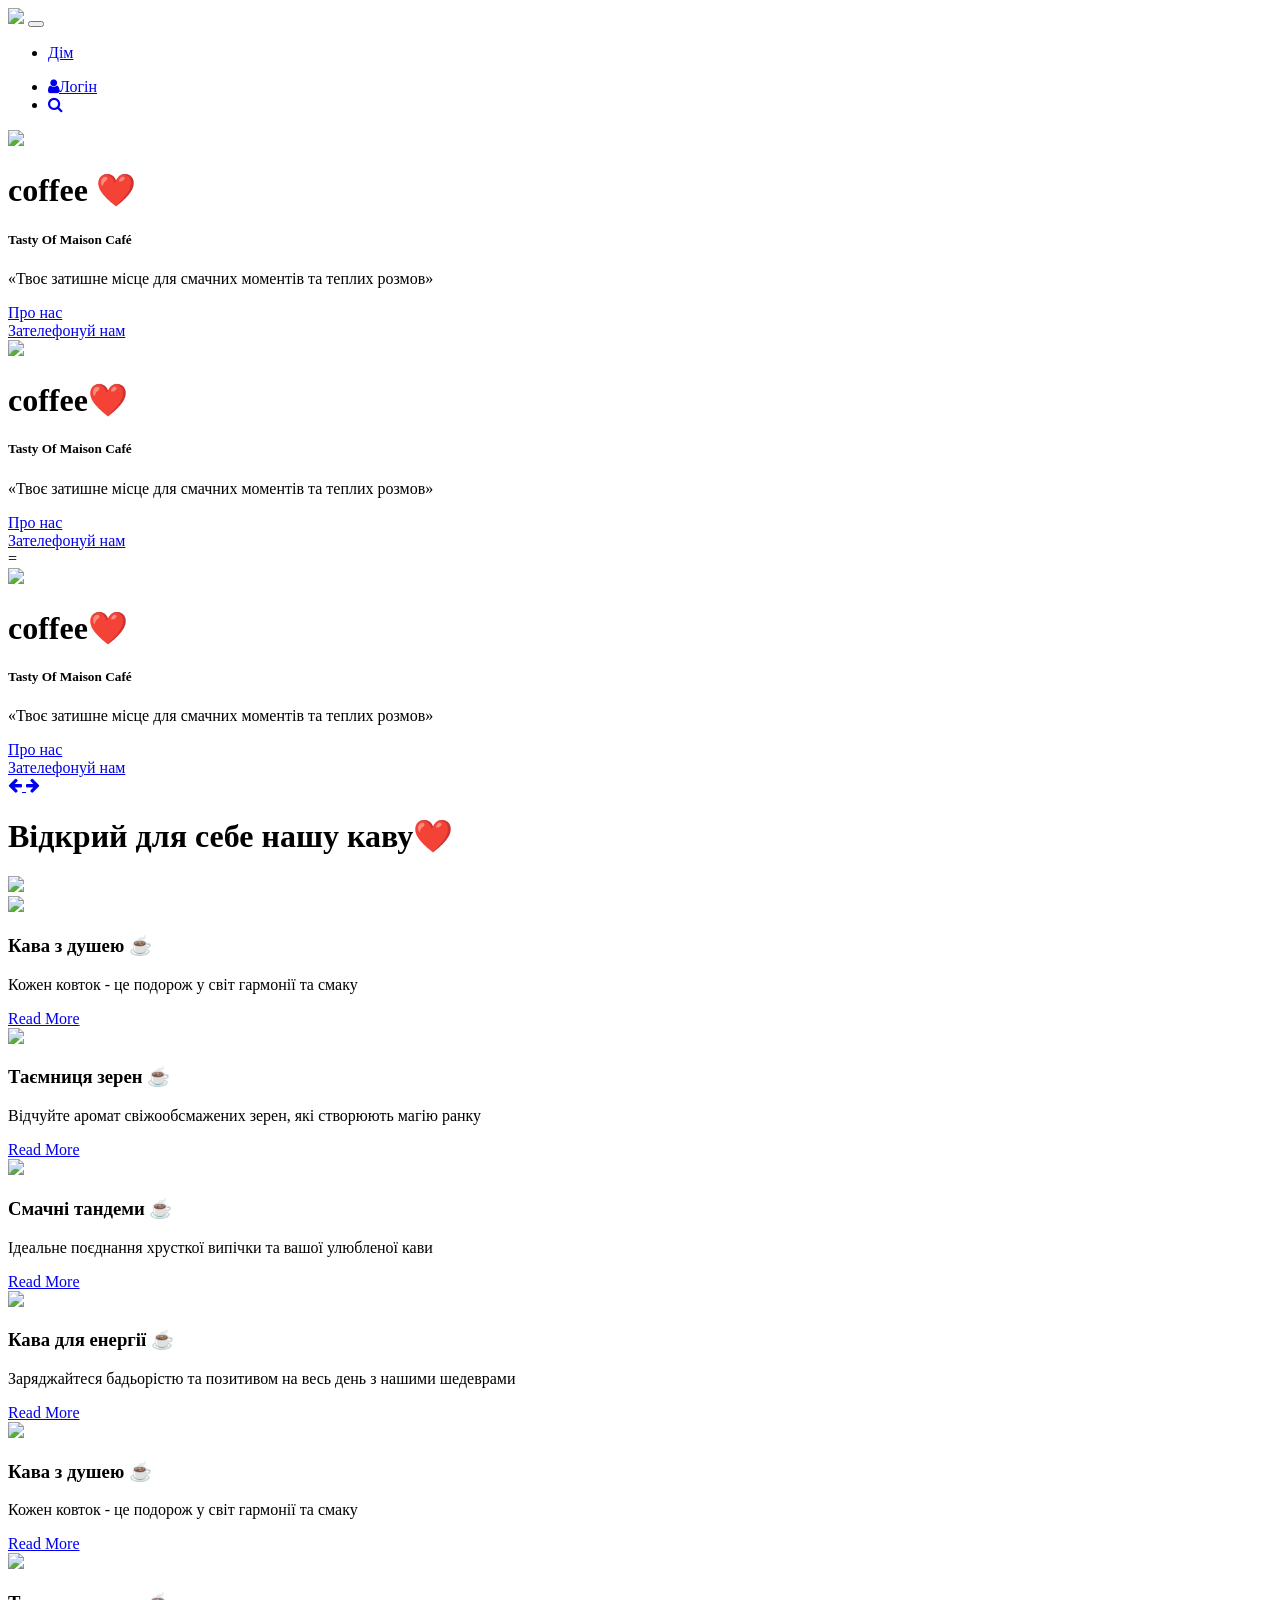
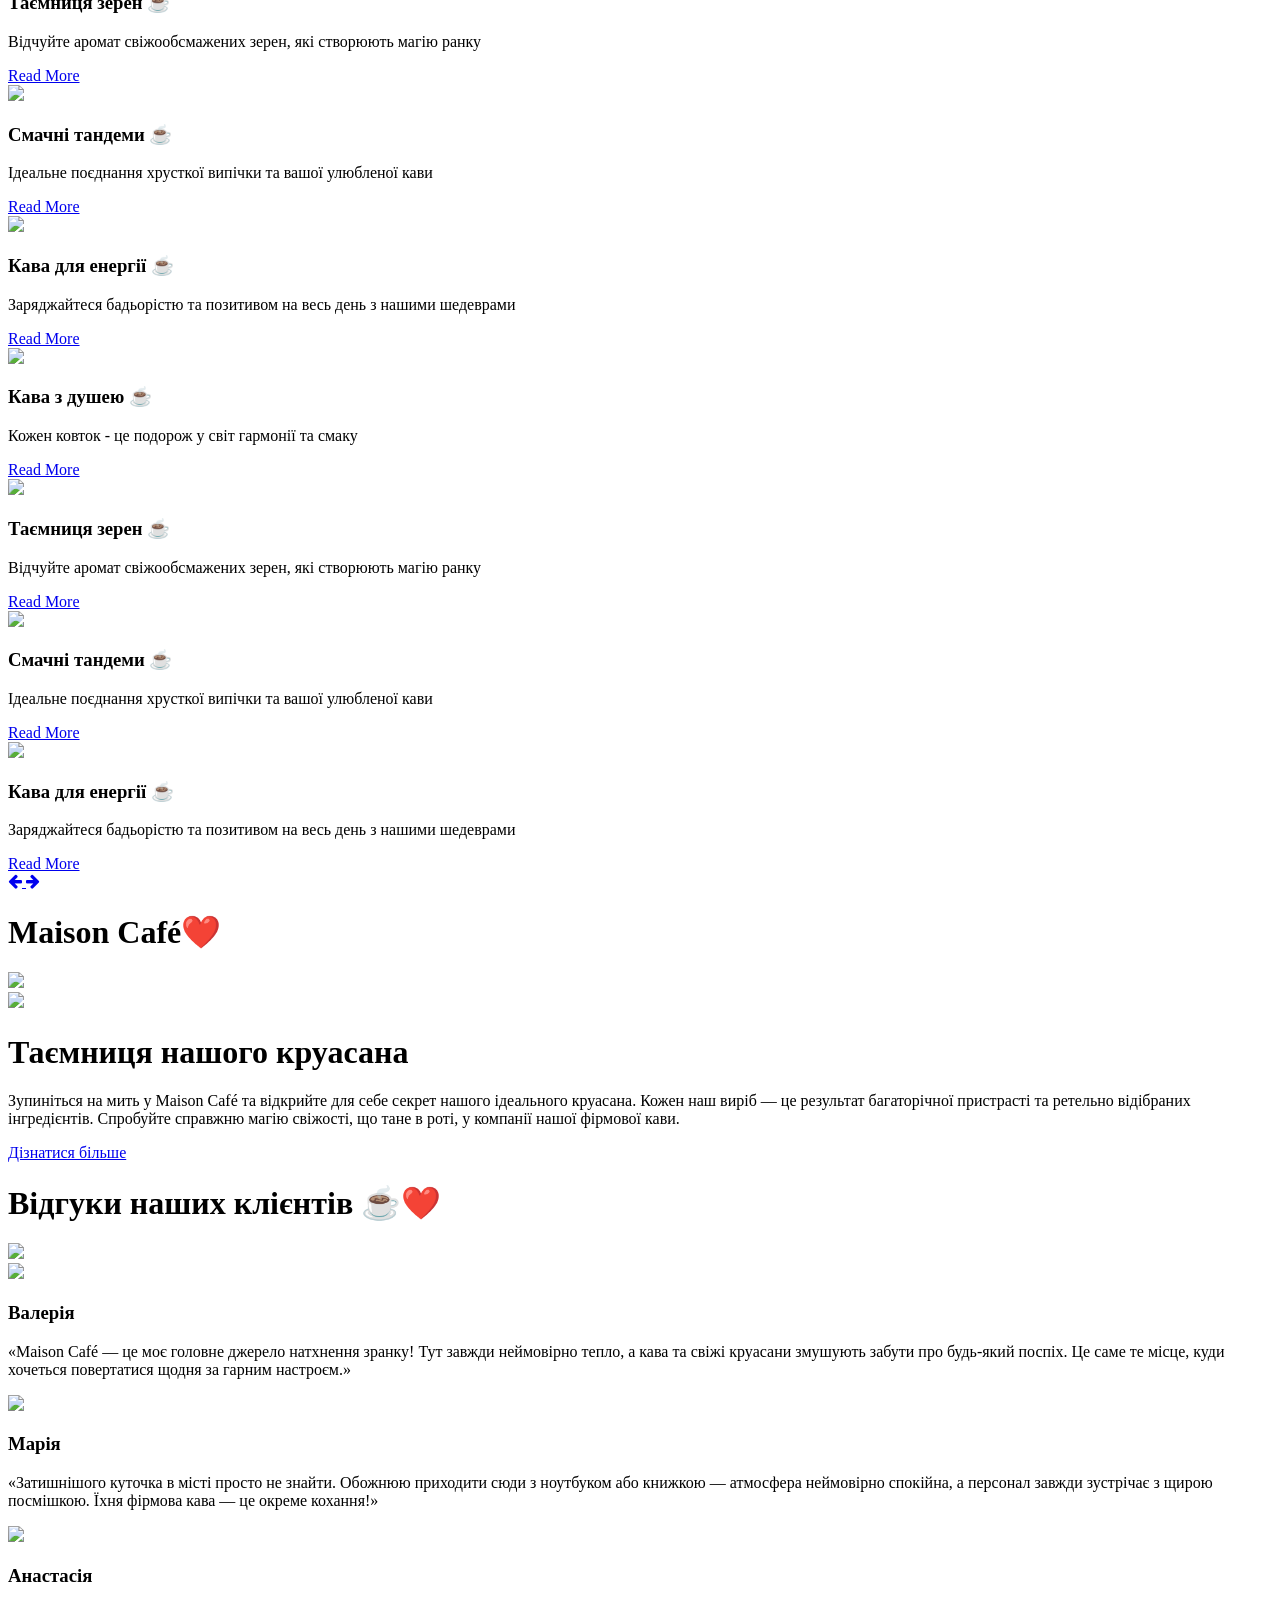
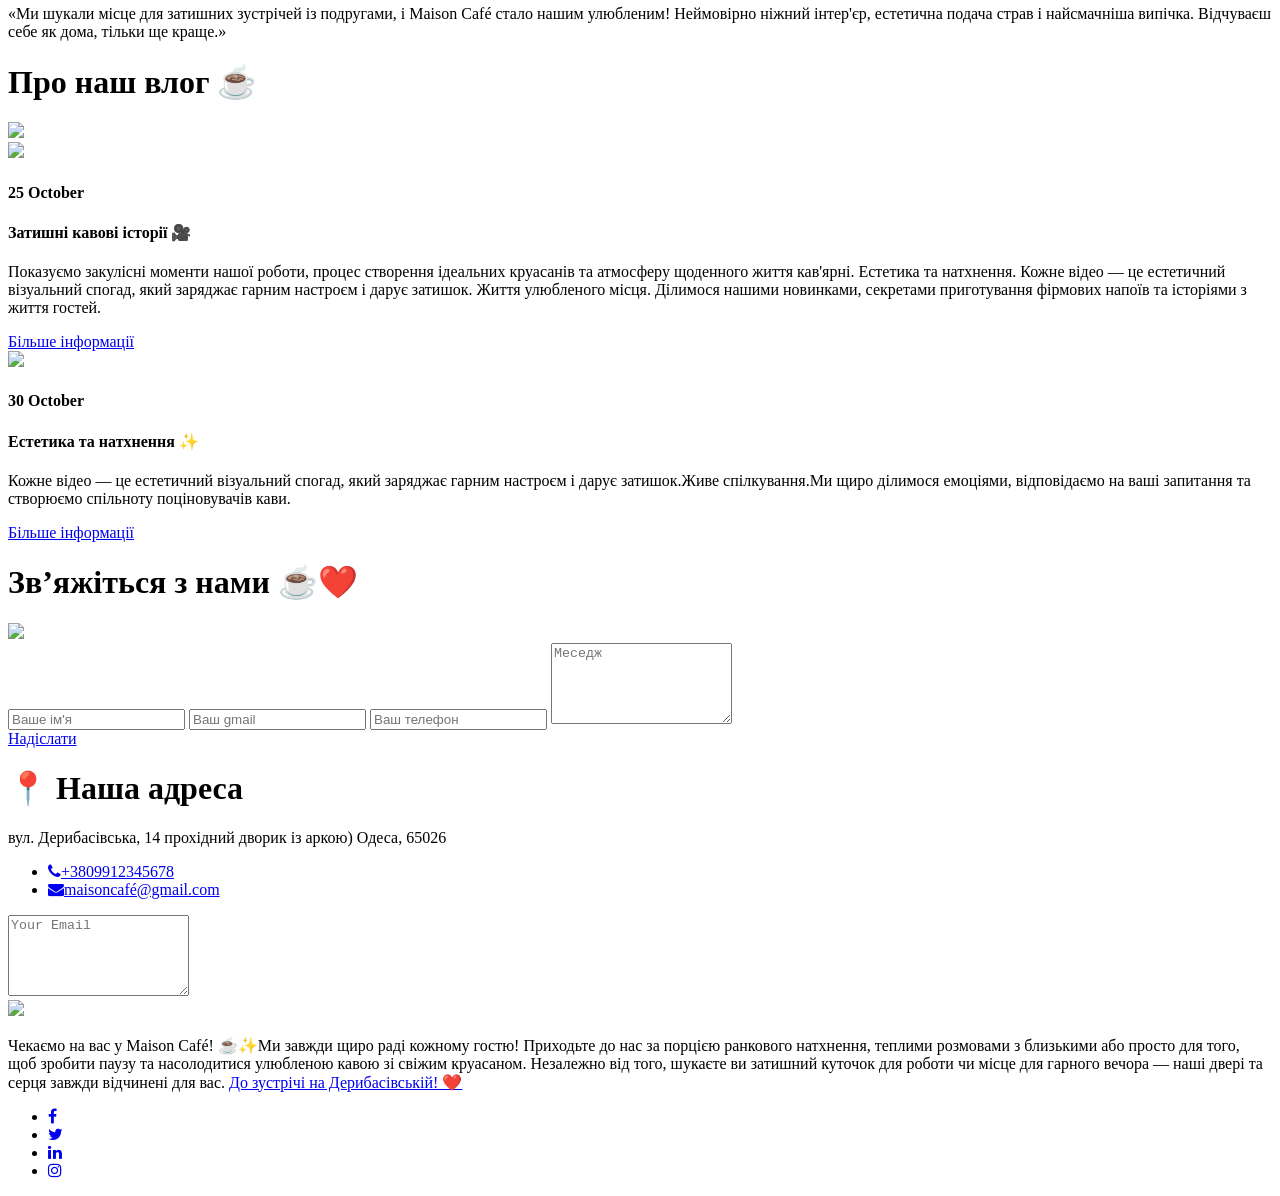
==== index.html @ dcc245e4 "Add files via upload" ====
<!DOCTYPE html>
<html>
   <head>
      <!-- basic -->
      <meta charset="utf-8">
      <meta http-equiv="X-UA-Compatible" content="IE=edge">
      <meta name="viewport" content="width=device-width, initial-scale=1">
      <!-- mobile metas -->
      <meta name="viewport" content="width=device-width, initial-scale=1">
      <meta name="viewport" content="initial-scale=1, maximum-scale=1">
      <!-- site metas -->
      <title>Maison Café</title>
      <meta name="keywords" content="">
      <meta name="description" content="">
      <meta name="author" content="">
      <!-- bootstrap css -->
      <link rel="stylesheet" type="text/css" href="css/bootstrap.min.css">
      <!-- style css -->
      <link rel="stylesheet" type="text/css" href="css/style.css">
      <!-- Responsive-->
      <link rel="stylesheet" href="css/responsive.css">
      <!-- fevicon -->
      <link rel="icon" href="images/oko2.png" type="image/gif" />
      <!-- font css -->
   
      <!-- Scrollbar Custom CSS -->
      <link rel="stylesheet" href="css/jquery.mCustomScrollbar.min.css">
      <!-- Tweaks for older IEs-->
      <link rel="stylesheet" href="https://netdna.bootstrapcdn.com/font-awesome/4.0.3/css/font-awesome.css">
   </head>
   <body>
      <div class="header_section">
         <div class="container-fluid">
            <nav class="navbar navbar-expand-lg navbar-light bg-light">
               <a class="navbar-brand"href="index.html"><img src="images/"></a>
               <button class="navbar-toggler" type="button" data-toggle="collapse" data-target="#navbarSupportedContent" aria-controls="navbarSupportedContent" aria-expanded="false" aria-label="Toggle navigation">
               <span class="navbar-toggler-icon"></span>
               </button>
               <div class="collapse navbar-collapse" id="navbarSupportedContent">
                  <ul class="navbar-nav ml-auto">
                     <li class="nav-item active">
                        <a class="nav-link" href="index.html">Дім</a>
                     </li>
                   
                  </ul>
                  <form class="form-inline my-2 my-lg-0">
                     <div class="login_bt">
                        <ul>
                           <li><a href="#"><span class="user_icon"><i class="fa fa-user" aria-hidden="true"></i></span>Логін</a></li>
                           <li><a href="#"><i class="fa fa-search" aria-hidden="true"></i></a></li>
                        </ul>
                     </div>
                  </form>
               </div>
            </nav>
         </div>
         <!-- banner section start --> 
         <div class="banner_section layout_padding">
            <div class="container">
               <div id="banner_slider" class="carousel slide" data-ride="carousel">
                  <div class="carousel-inner">
                     <div class="carousel-item active">
                        <div class="row">
                           <div class="col-md-6">
                              <div class="banner_img"><img src="images/logo5.png"></div>
                           </div>
                           <div class="col-md-6">
                              <div class="banner_taital_main">
                                 <h1 class="banner_taital">coffee ❤️</h1>
                                 <h5 class="tasty_text">Tasty Of Maison Café</h5>
                                 <p class="banner_text">«Твоє затишне місце для смачних моментів та теплих розмов» </p>
                                 <div class="btn_main">
                                    <div class="about_bt"><a href="#">Про нас </a></div>
                                    <div class="callnow_bt active"><a href="#">Зателефонуй нам</a></div>
                                 </div>
                              </div>
                           </div>
                        </div>
                     </div>
                     <div class="carousel-item">
                        <div class="row">
                           <div class="col-md-6">
                              <div class="banner_img"><img src="images/logo6.png"></div>
                           </div>
                           <div class="col-md-6">
                              <div class="banner_taital_main">
                                 <h1 class="banner_taital">coffee❤️ </h1>
                                 <h5 class="tasty_text">Tasty Of Maison Café</h5>
                                 <p class="banner_text"> «Твоє затишне місце для смачних моментів та теплих розмов»</p>
                                 <div class="btn_main">
                                    <div class="about_bt"><a href="#">Про нас</a></div>
                                    <div class="callnow_bt active"><a href="#">Зателефонуй нам</a></div>
                                 </div>
                              </div>
                           </div>
                        </div>
                     </div>
                     <div class="carousel-item">=
                        <div class="row">
                           <div class="col-md-6">
                              <div class="banner_img"><img src="images/logo7.png"></div>
                           </div>
                           <div class="col-md-6">
                              <div class="banner_taital_main">
                                 <h1 class="banner_taital">coffee❤️ </h1>
                                 <h5 class="tasty_text">Tasty Of Maison Café</h5>
                                 <p class="banner_text">«Твоє затишне місце для смачних моментів та теплих розмов» </p>
                                 <div class="btn_main">
                                    <div class="about_bt"><a href="#">Про нас</a></div>
                                    <div class="callnow_bt active"><a href="#">Зателефонуй нам</a></div>
                                 </div>
                              </div>
                           </div>
                        </div>
                     </div>
                  </div>
                  <a class="carousel-control-prev" href="#banner_slider" role="button" data-slide="prev">
                  <i class="fa fa-arrow-left"></i>
                  </a>
                  <a class="carousel-control-next" href="#banner_slider" role="button" data-slide="next">
                  <i class="fa fa-arrow-right"></i>
                  </a>
               </div>
            </div>
         </div>
         <!-- banner section end -->
      </div>
      <!-- header section end -->
      <!-- coffee section start -->
      <div class="coffee_section layout_padding">
         <div class="container">
            <div class="row">
               <h1 class="coffee_taital">Відкрий для себе нашу каву❤️ </h1>
               <div class="bulit_icon"><img src="images/bulit-icon.png"></div>
            </div>
         </div>
         <div class="coffee_section_2">
            <div id="main_slider" class="carousel slide" data-ride="carousel">
               <div class="carousel-inner">
                  <div class="carousel-item active">
                     <div class="container-fluid">
                        <div class="row">
                           <div class="col-lg-3 col-md-6">
                              <div class="coffee_img"><img src="images/coffe5.png"></div>
                              <h3 class="types_text">Кава з душею ☕</h3>
                              <p class="looking_text">Кожен ковток - це подорож у світ гармонії та смаку</p>
                              <div class="read_bt"><a href="#">Read More</a></div>
                           </div>
                           <div class="col-lg-3 col-md-6">
                              <div class="coffee_img"><img src="images/coffe2.png"></div>
                              <h3 class="types_text">Таємниця зерен ☕</h3>
                              <p class="looking_text">Відчуйте аромат свіжообсмажених зерен, які створюють магію ранку</p>
                              <div class="read_bt"><a href="#">Read More</a></div>
                           </div>
                           <div class="col-lg-3 col-md-6">
                              <div class="coffee_img"><img src="images/coffe3.png"></div>
                              <h3 class="types_text">Смачні тандеми ☕</h3>
                              <p class="looking_text">Ідеальне поєднання хрусткої випічки та вашої улюбленої кави</p>
                              <div class="read_bt"><a href="#">Read More</a></div>
                           </div>
                           <div class="col-lg-3 col-md-6">
                              <div class="coffee_img"><img src="images/coffe4.png"></div>
                              <h3 class="types_text">Кава для енергії ☕</h3>
                              <p class="looking_text">Заряджайтеся бадьорістю та позитивом на весь день з нашими шедеврами</p>
                              <div class="read_bt"><a href="#">Read More</a></div>
                           </div>
                        </div>
                     </div>
                  </div>
                  <div class="carousel-item">
                     <div class="container-fluid">
                        <div class="row">
                           <div class="col-lg-3 col-md-6">
                              <div class="coffee_img"><img src="images/coffe5.png"></div>
                              <h3 class="types_text">Кава з душею ☕</h3>
                              <p class="looking_text">Кожен ковток - це подорож у світ гармонії та смаку</p>
                              <div class="read_bt"><a href="#">Read More</a></div>
                           </div>
                           <div class="col-lg-3 col-md-6">
                              <div class="coffee_img"><img src="images/coffe2.png"></div>
                              <h3 class="types_text">Таємниця зерен ☕</h3>
                              <p class="looking_text">Відчуйте аромат свіжообсмажених зерен, які створюють магію ранку</p>
                              <div class="read_bt"><a href="#">Read More</a></div>
                           </div>
                           <div class="col-lg-3 col-md-6">
                              <div class="coffee_img"><img src="images/coffe3.png"></div>
                              <h3 class="types_text">Смачні тандеми ☕</h3>
                              <p class="looking_text">Ідеальне поєднання хрусткої випічки та вашої улюбленої кави</p>
                              <div class="read_bt"><a href="#">Read More</a></div>
                           </div>
                           <div class="col-lg-3 col-md-6">
                              <div class="coffee_img"><img src="images/coffe4.png"></div>
                              <h3 class="types_text">Кава для енергії ☕</h3>
                              <p class="looking_text">Заряджайтеся бадьорістю та позитивом на весь день з нашими шедеврами</p>
                              <div class="read_bt"><a href="#">Read More</a></div>
                           </div>
                        </div>
                     </div>
                  </div>
                  <div class="carousel-item">
                     <div class="container-fluid">
                        <div class="row">
                           <div class="col-lg-3 col-md-6">
                              <div class="coffee_img"><img src="images/coffe5.png"></div>
                              <h3 class="types_text">Кава з душею ☕</h3>
                              <p class="looking_text">Кожен ковток - це подорож у світ гармонії та смаку</p>
                              <div class="read_bt"><a href="#">Read More</a></div>
                           </div>
                           <div class="col-lg-3 col-md-6">
                              <div class="coffee_img"><img src="images/coffe2.png"></div>
                              <h3 class="types_text">Таємниця зерен ☕</h3>
                              <p class="looking_text">Відчуйте аромат свіжообсмажених зерен, які створюють магію ранку</p>
                              <div class="read_bt"><a href="#">Read More</a></div>
                           </div>
                           <div class="col-lg-3 col-md-6">
                              <div class="coffee_img"><img src="images/coffe3.png"></div>
                              <h3 class="types_text">Смачні тандеми ☕</h3>
                              <p class="looking_text">Ідеальне поєднання хрусткої випічки та вашої улюбленої кави</p>
                              <div class="read_bt"><a href="#">Read More</a></div>
                           </div>
                           <div class="col-lg-3 col-md-6">
                              <div class="coffee_img"><img src="images/coffe4.png"></div>
                              <h3 class="types_text">Кава для енергії ☕</h3>
                              <p class="looking_text">Заряджайтеся бадьорістю та позитивом на весь день з нашими шедеврами</p>
                              <div class="read_bt"><a href="#">Read More</a></div>
                           </div>
                        </div>
                     </div>
                  </div>
               </div>
               <a class="carousel-control-prev" href="#main_slider" role="button" data-slide="prev">
               <i class="fa fa-arrow-left"></i>
               </a>
               <a class="carousel-control-next" href="#main_slider" role="button" data-slide="next">
               <i class="fa fa-arrow-right"></i>
               </a>
            </div>
         </div>
      </div>
      <!-- coffee section end -->
      <!-- about section start -->
      <div class="about_section layout_padding">
         <div class="container">
            <div class="row">
               <div class="col-md-12">
                  <h1 class="about_taital">Maison Café❤️ </h1>
                  <div class="bulit_icon"><img src="images/bulit-icon.png"></div>
               </div>
            </div>
            <div class="about_section_2 layout_padding">
               <div class="image_iman"><img src="images/logo8.png" class="about_img"></div>
               <div class="about_taital_box">
                  <h1 class="about_taital_1">Таємниця нашого круасана</h1>
                  <p class=" about_text">Зупиніться на мить у Maison Café та відкрийте для себе секрет нашого ідеального круасана. Кожен наш виріб — це результат багаторічної пристрасті та ретельно відібраних інгредієнтів. Спробуйте справжню магію свіжості, що тане в роті, у компанії нашої фірмової кави.</p>
                  <div class="readmore_btn"><a href="#">Дізнатися більше</a></div>
               </div>
            </div>
         </div>
      </div>
      <!-- about section end -->
      <!-- client section start -->
      <div class="client_section layout_padding">
         <div class="container">
            <div class="row">
               <div class="col-md-12">
                  <h1 class="about_taital">Відгуки наших клієнтів ☕❤️</h1>
                  <div class="bulit_icon"><img src="images/bulit-icon.png"></div>
               </div>
            </div>
            <div class="client_section_2">
               <div class="client_taital_main">
                  <div class="client_left">
                     <div class="client_img"><img src="images/client1.png"></div>
                  </div>
                  <div class="client_right">
                     <h3 class="moark_text">Валерія</h3>
                     <p class="client_text">«Maison Café — це моє головне джерело натхнення зранку! Тут завжди неймовірно тепло, а кава та свіжі круасани змушують забути про будь-який поспіх. Це саме те місце, куди хочеться повертатися щодня за гарним настроєм.» </p>
                  </div>
               </div>
               <div class="client_taital_main">
                  <div class="client_left">
                     <div class="client_img"><img src="images/client2.png"></div>
                  </div>
                  <div class="client_right">
                     <h3 class="moark_text">Марія</h3>
                     <p class="client_text"> «Затишнішого куточка в місті просто не знайти. Обожнюю приходити сюди з ноутбуком або книжкою — атмосфера неймовірно спокійна, а персонал завжди зустрічає з щирою посмішкою. Їхня фірмова кава — це окреме кохання!»</p>
                  </div>
               </div>
               <div class="client_taital_main">
                  <div class="client_left">
                     <div class="client_img"><img src="images/client3.png"></div>
                  </div>
                  <div class="client_right">
                     <h3 class="moark_text">Анастасія</h3>
                     <p class="client_text"> «Ми шукали місце для затишних зустрічей із подругами, і Maison Café стало нашим улюбленим! Неймовірно ніжний інтер'єр, естетична подача страв і найсмачніша випічка. Відчуваєш себе як дома, тільки ще краще.»</p>
                  </div>
               </div>
            </div>
         </div>
      </div>
      <!-- client section end -->
      <!-- blog section start -->
      <div class="blog_section layout_padding">
         <div class="container">
            <div class="row">
               <div class="col-md-12">
                  <h1 class="about_taital">Про наш влог ☕</h1>
                  <div class="bulit_icon"><img src="images/bulit-icon.png"></div>
               </div>
            </div>
            <div class="blog_section_2">
               <div class="row">
                  <div class="col-md-6">
                     <div class="blog_box">
                        <div class="blog_img"><img src="images/hictori1.png"></div>
                        <h4 class="date_text">25 October </h4>
                        <h4 class="prep_text">Затишні кавові історії 🎥 </h4>
                        <p class="lorem_text">Показуємо закулісні моменти нашої роботи, процес створення ідеальних круасанів та атмосферу щоденного життя кав'ярні. Естетика та натхнення. Кожне відео — це естетичний візуальний спогад, який заряджає гарним настроєм і дарує затишок. Життя улюбленого місця. Ділимося нашими новинками, секретами приготування фірмових напоїв та історіями з життя гостей.</p>
                     </div>
                     <div class="read_bt"><a href="#">Більше інформації</a></div>
                  </div>
                  <div class="col-md-6">
                     <div class="blog_box">
                        <div class="blog_img"><img src="images/hictori2.png"></div>
                        <h4 class="date_text">30 October</h4>
                        <h4 class="prep_text">Естетика та натхнення ✨</h4>
                        <p class="lorem_text">Кожне відео — це естетичний візуальний спогад, який заряджає гарним настроєм і дарує затишок.Живе спілкування.Ми щиро ділимося емоціями, відповідаємо на ваші запитання та створюємо спільноту поціновувачів кави.</p>
                     </div>
                     <div class="read_bt"><a href="#">Більше інформації</a></div>
                  </div>
               </div>
            </div>
         </div>
      </div>
      <!-- blog section end -->
      <!-- contact section start -->
      <div class="contact_section layout_padding">
         <div class="container">
            <div class="row">
               <div class="col-sm-12">
                  <h1 class="contact_taital">Зв’яжіться з нами ☕❤️</h1>
                  <div class="bulit_icon"><img src="images/oko2.png"></div>
               </div>
            </div>
         </div>
         <div class="container-fluid">
            <div class="contact_section_2">
               <div class="row">
                  <div class="col-md-12">
                     <div class="mail_section_1">
                        <input type="text" class="mail_text" placeholder="Ваше ім'я" name="Ваше ім'я">
                        <input type="text" class="mail_text" placeholder="Ваш gmail" name="Ваш gmail">
                        <input type="text" class="mail_text" placeholder="Ваш телефон" name="Ваш телефон">
                        <textarea class="massage-bt" placeholder="Меседж" rows="5" id="comment" name="меседж"></textarea>
                        <div class="send_bt"><a href="#">Надіслати</a></div>
                     </div>
                  </div>
                  <div class="map_main">
                     <div class="map-responsive">
                       
                     </div>
                  </div>
               </div>
            </div>
         </div>
      </div>
      <!-- contact section end -->
      <!-- footer section start -->
      <div class="footer_section layout_padding">
         <div class="container">
            <div class="row">
               <div class="col-md-12">
                  <h1 class="address_text">📍 Наша адреса</h1>
                  <p class="footer_text">вул. Дерибасівська, 14 прохідний дворик із аркою) Одеса, 65026 </p>
                  <div class="location_text">
                     <ul>
                        <li>
                           <a href="#">
                           <i class="fa fa-phone" aria-hidden="true"></i><span class="padding_left_10">+3809912345678</span>
                           </a>
                        </li>
                        <li>
                           <a href="#">
                           <i class="fa fa-envelope" aria-hidden="true"></i><span class="padding_left_10">maisoncafé@gmail.com</span>
                           </a>
                        </li>
                     </ul>
                  </div>
                  <div class="form-group">
                     <textarea class="update_mail" placeholder="Your Email" rows="5" id="comment" name="Ваш емеіл"></textarea>
                     <div class="subscribe_bt"><a href="#"><img src="images/teligram-icon.png"></a></div>
                  </div>
               </div>
            </div>
         </div>
      </div>
      <!-- footer section end -->
      <!-- copyright section start -->
      <div class="copyright_section">
         <div class="container">
            <div class="row">
               <div class="col-lg-6 col-sm-12">
                  <p class="copyright_text"> Чекаємо на вас у Maison Café! ☕✨Ми завжди щиро раді кожному гостю! Приходьте до нас за порцією ранкового натхнення, теплими розмовами з близькими або просто для того, щоб зробити паузу та насолодитися улюбленою кавою зі свіжим круасаном.   Незалежно від того, шукаєте ви затишний куточок для роботи чи місце для гарного вечора — наші двері та серця завжди відчинені для вас. <a href="https://html.design">До зустрічі на Дерибасівській! ❤️</a></p>
               </div>
               <div class="col-lg-6 col-sm-12">
                  <div class="footer_social_icon">
                     <ul>
                        <li><a href="#"><i class="fa fa-facebook" aria-hidden="true"></i></a></li>
                        <li><a href="#"><i class="fa fa-twitter" aria-hidden="true"></i></a></li>
                        <li><a href="#"><i class="fa fa-linkedin" aria-hidden="true"></i></a></li>
                        <li><a href="#"><i class="fa fa-instagram" aria-hidden="true"></i></a></li>
                     </ul>
                  </div>
               </div>
            </div>
         </div>
      </div>
      <!-- copyright section end -->
      <!-- Javascript files-->
      <script src="js/jquery.min.js"></script>
      <script src="js/popper.min.js"></script>
      <script src="js/bootstrap.bundle.min.js"></script>
      <script src="js/jquery-3.0.0.min.js"></script>
      <script src="js/plugin.js"></script>
      <!-- sidebar -->
      <script src="js/jquery.mCustomScrollbar.concat.min.js"></script>
      <script src="js/custom.js"></script>
   </body>
</html>
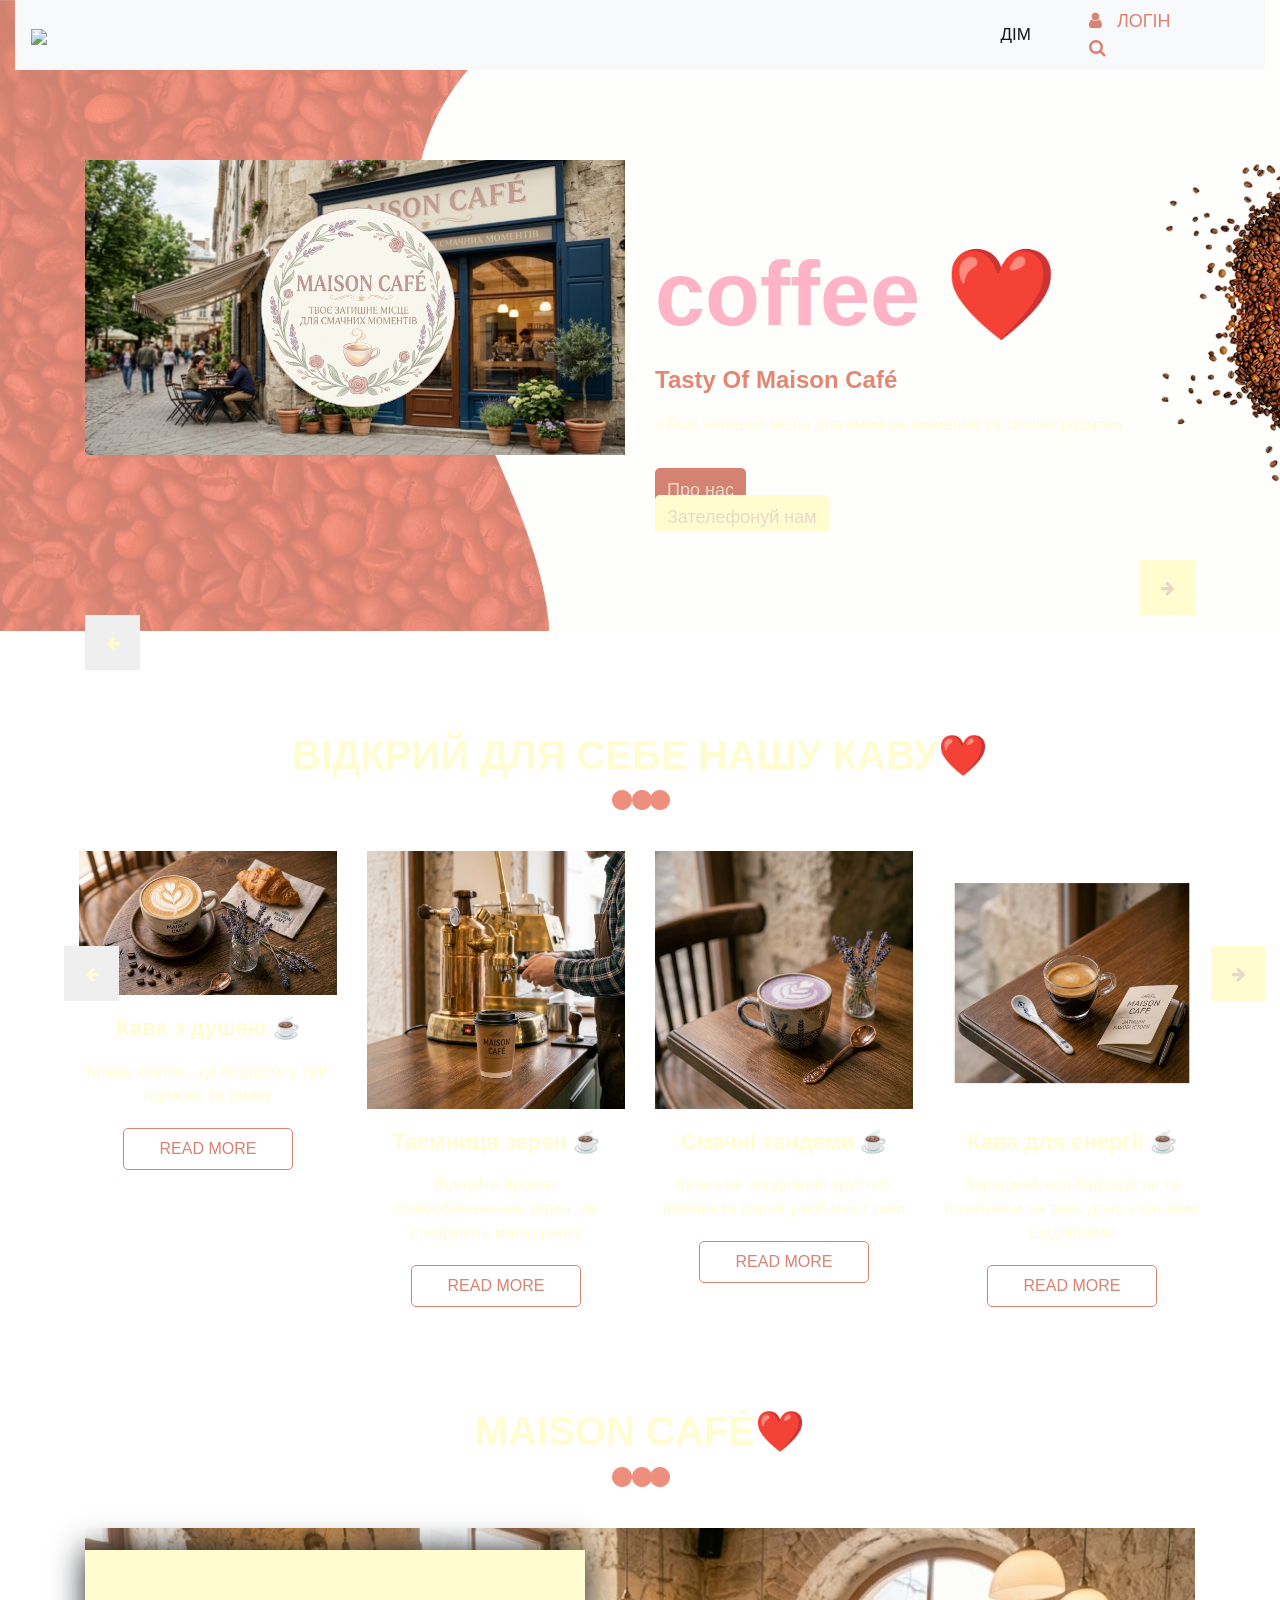
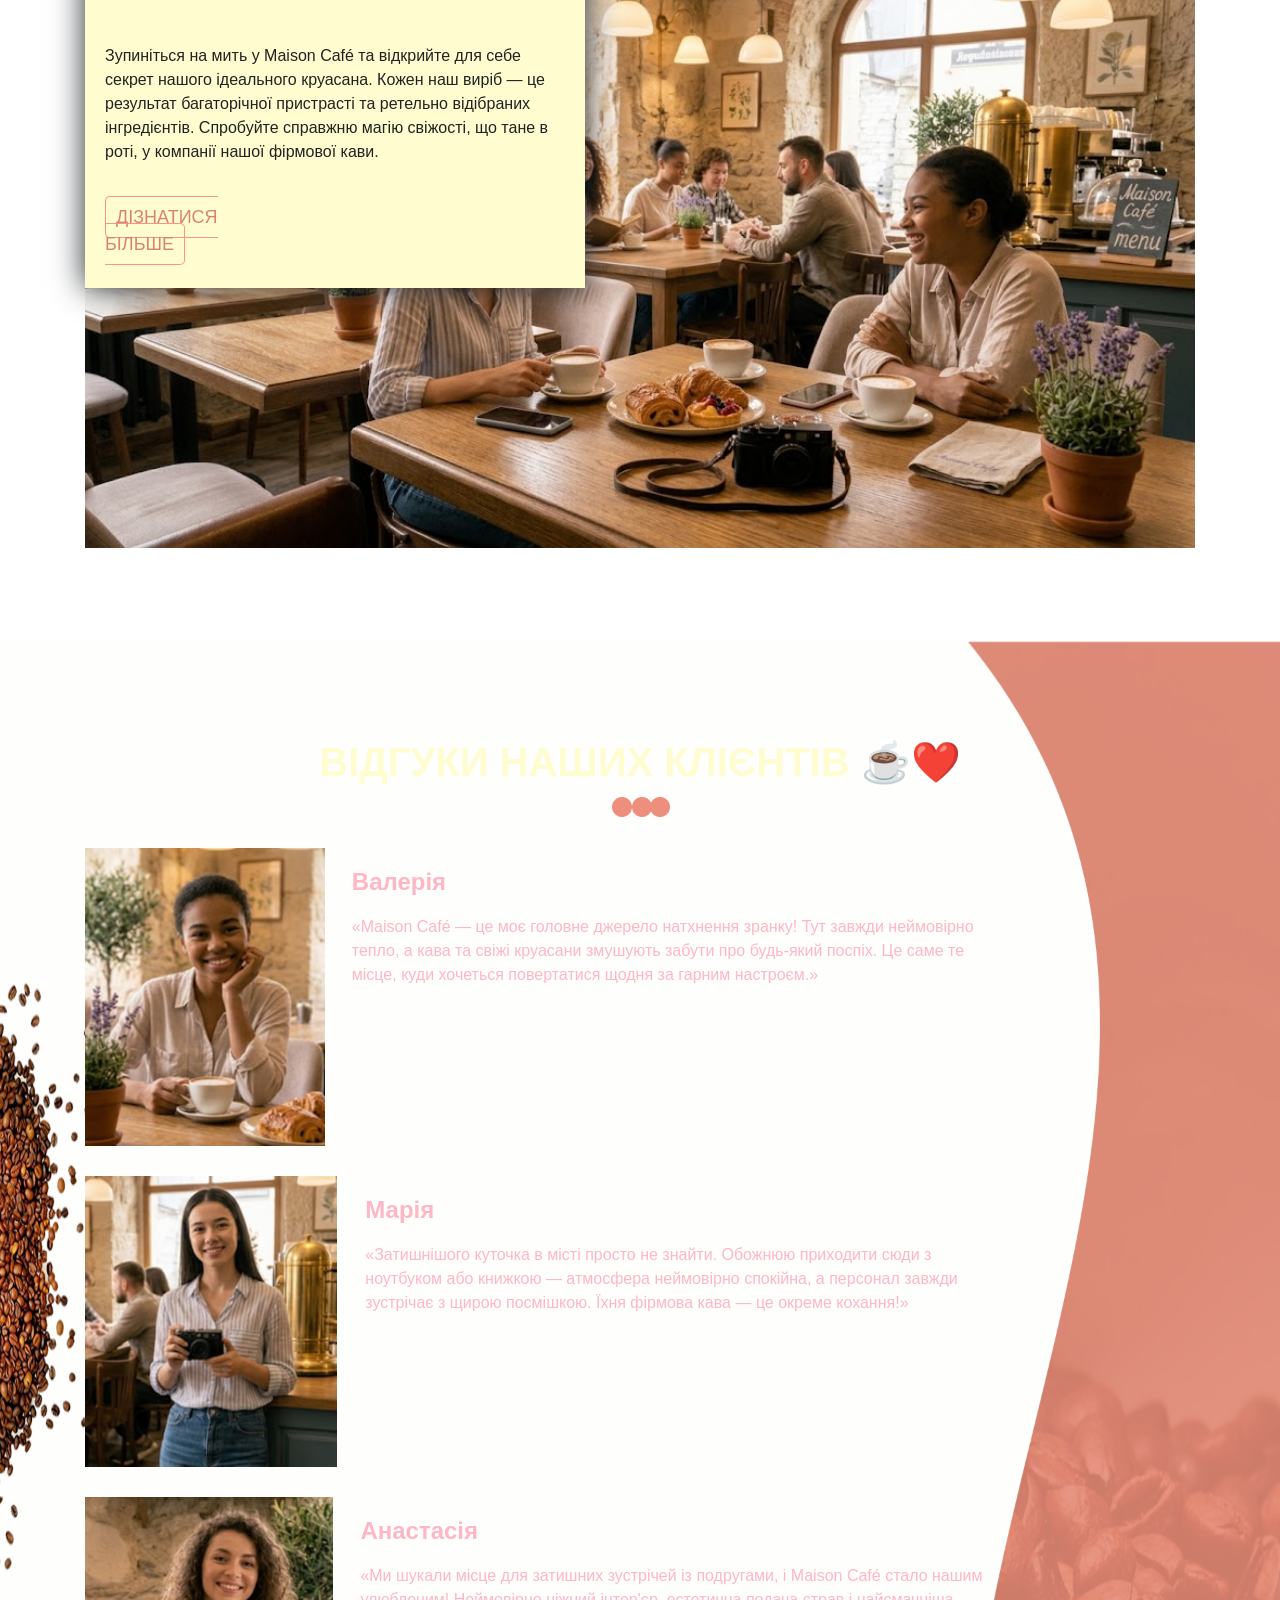
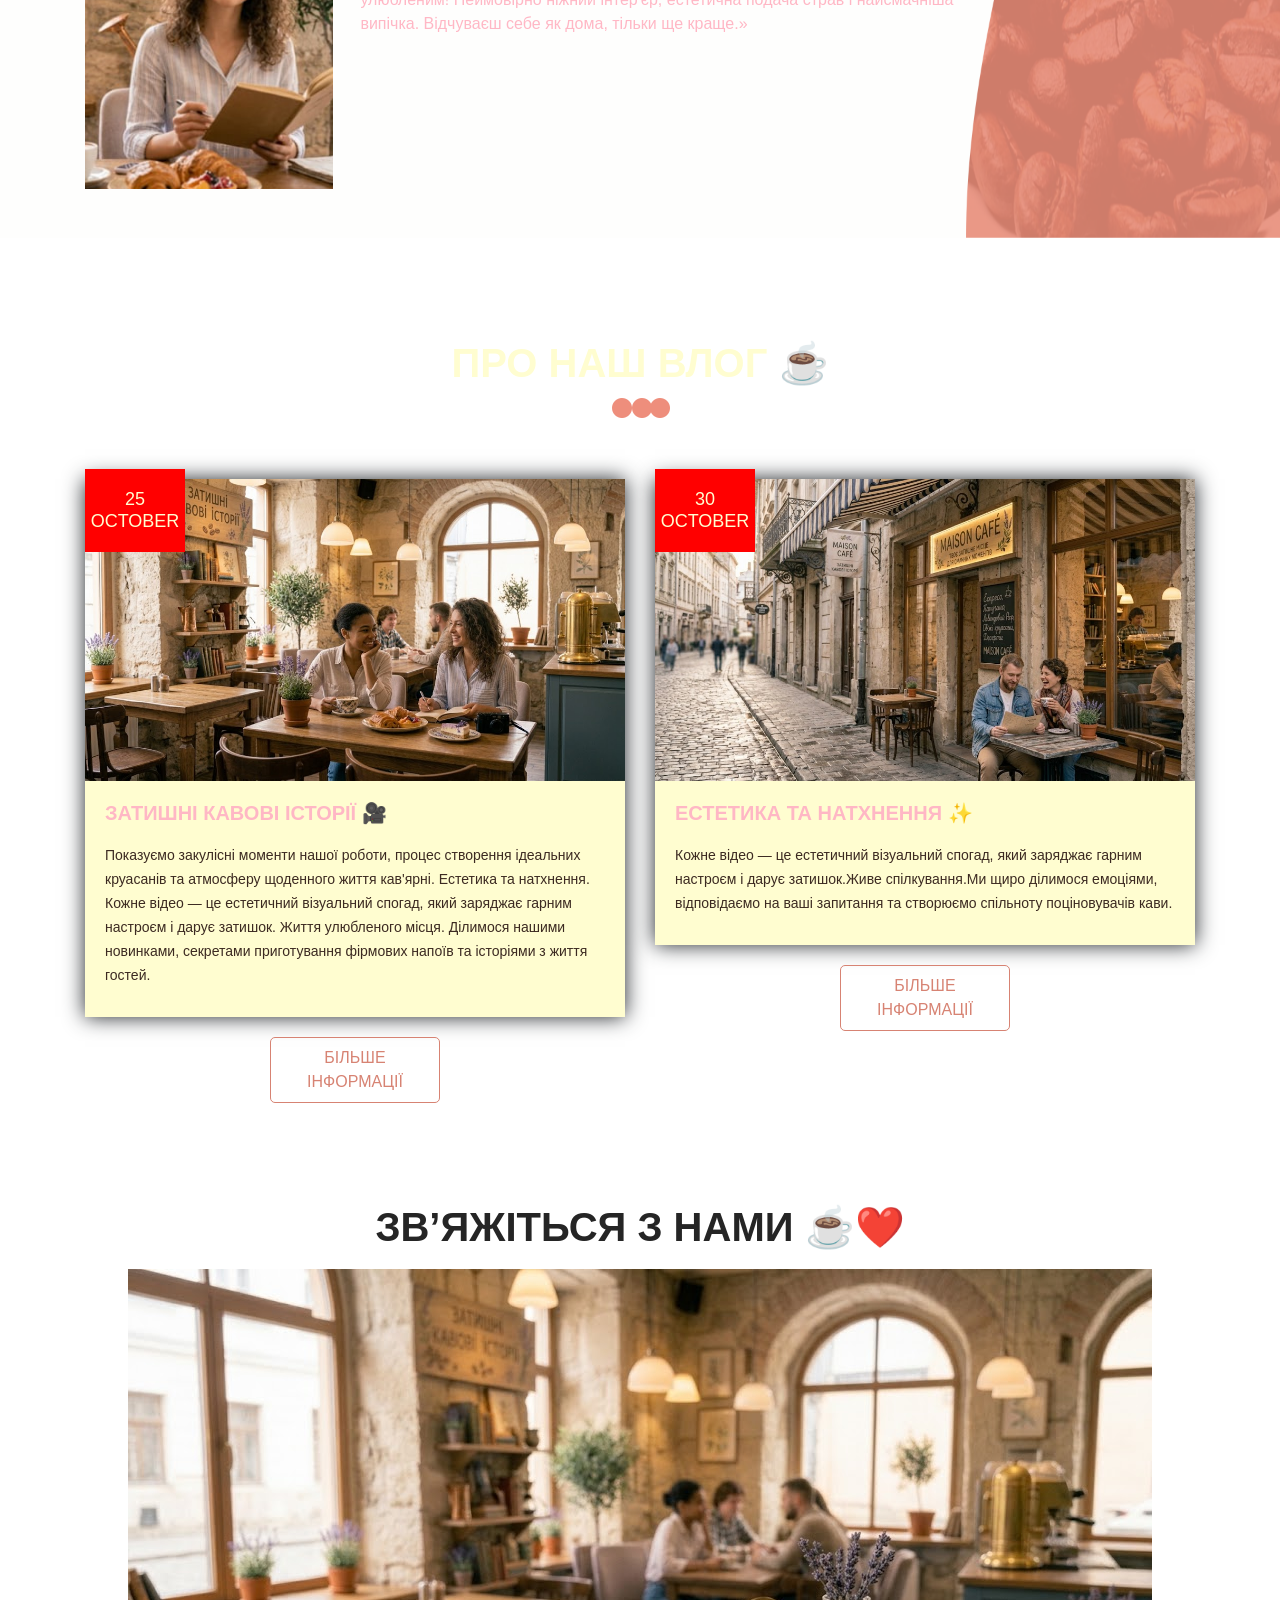
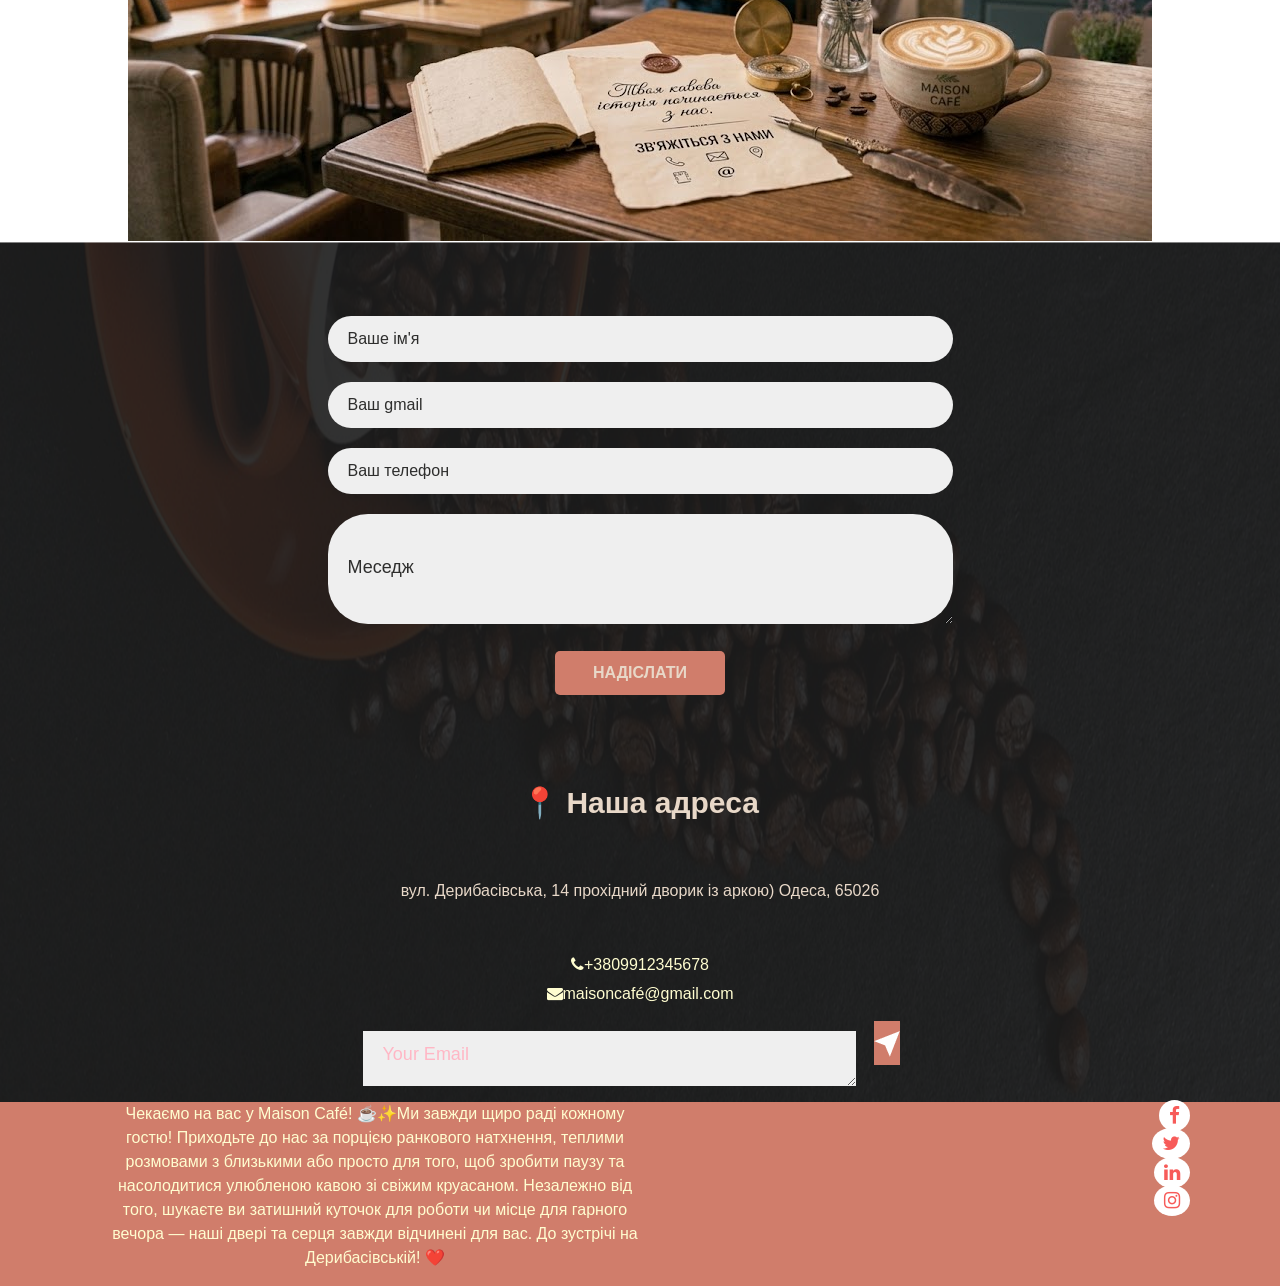
==== commit c9c051dd: "Update index.html" ====
--- a/index.html
+++ b/index.html
@@ -1,6 +1,15 @@
 <!DOCTYPE html>
 <html>
    <head>
+      <!-- Google tag (gtag.js) -->
+<script async src="https://www.googletagmanager.com/gtag/js?id=G-C1RKZVGN7S"></script>
+<script>
+  window.dataLayer = window.dataLayer || [];
+  function gtag(){dataLayer.push(arguments);}
+  gtag('js', new Date());
+
+  gtag('config', 'G-C1RKZVGN7S');
+</script>
       <!-- basic -->
       <meta charset="utf-8">
       <meta http-equiv="X-UA-Compatible" content="IE=edge">
@@ -426,4 +435,4 @@
       <script src="js/jquery.mCustomScrollbar.concat.min.js"></script>
       <script src="js/custom.js"></script>
    </body>
-</html>+</html>
--- a/css/style.css
+++ b/css/style.css
@@ -0,0 +1,17429 @@
+{"version":3,"sources":["../../scss/bootstrap-grid.scss","bootstrap-grid.css","../../scss/_grid.scss","../../scss/mixins/_grid.scss","../../scss/mixins/_breakpoints.scss","../../scss/_variables.scss","../../scss/mixins/_grid-framework.scss","../../scss/utilities/_display.scss","../../scss/utilities/_flex.scss"],"names":[],"mappings":"AAAA;;;;;GAKG;AAGD;EAAgB,oBAAmB;CCApC;;ADGD;EACE,uBAAsB;EACtB,8BAA6B;CAC9B;;AAED;;;EAGE,oBAAmB;CACpB;;AEfC;ECAA,YAAW;EACX,oBAAuC;EACvC,mBAAsC;EACtC,mBAAkB;EAClB,kBAAiB;CDDhB;;AEoDC;EFvDF;ICYI,iBEuKK;GHhLR;CDyBF;;AG2BG;EFvDF;ICYI,iBEwKK;GHjLR;CD+BF;;AGqBG;EFvDF;ICYI,iBEyKK;GHlLR;CDqCF;;AGeG;EFvDF;ICYI,kBE0KM;GHnLT;CD2CF;;AClCC;ECZA,YAAW;EACX,oBAAuC;EACvC,mBAAsC;EACtC,mBAAkB;EAClB,kBAAiB;CDUhB;;AAQD;ECJA,qBAAa;EAAb,cAAa;EACb,oBAAe;EAAf,gBAAe;EACf,oBAAuC;EACvC,mBAAsC;CDGrC;;AAID;EACE,gBAAe;EACf,eAAc;CAOf;;AATD;;EAMI,iBAAgB;EAChB,gBAAe;CAChB;;AIlCH;;;;;;EACE,mBAAkB;EAClB,YAAW;EACX,gBAAe;EACf,oBAA4B;EAC5B,mBAA2B;CAC5B;;AAkBG;EACE,2BAAa;EAAb,cAAa;EACb,qBAAY;EAAZ,aAAY;EACZ,gBAAe;CAChB;;AACD;EACE,mBAAc;EAAd,eAAc;EACd,YAAW;EACX,gBAAe;CAChB;;AAGC;EHFN,wBAAsC;EAAtC,oBAAsC;EAItC,qBAAuC;CGAhC;;AAFD;EHFN,yBAAsC;EAAtC,qBAAsC;EAItC,sBAAuC;CGAhC;;AAFD;EHFN,kBAAsC;EAAtC,cAAsC;EAItC,eAAuC;CGAhC;;AAFD;EHFN,yBAAsC;EAAtC,qBAAsC;EAItC,sBAAuC;CGAhC;;AAFD;EHFN,yBAAsC;EAAtC,qBAAsC;EAItC,sBAAuC;CGAhC;;AAFD;EHFN,kBAAsC;EAAtC,cAAsC;EAItC,eAAuC;CGAhC;;AAFD;EHFN,yBAAsC;EAAtC,qBAAsC;EAItC,sBAAuC;CGAhC;;AAFD;EHFN,yBAAsC;EAAtC,qBAAsC;EAItC,sBAAuC;CGAhC;;AAFD;EHFN,kBAAsC;EAAtC,cAAsC;EAItC,eAAuC;CGAhC;;AAFD;EHFN,yBAAsC;EAAtC,qBAAsC;EAItC,sBAAuC;CGAhC;;AAFD;EHFN,yBAAsC;EAAtC,qBAAsC;EAItC,sBAAuC;CGAhC;;AAFD;EHFN,mBAAsC;EAAtC,eAAsC;EAItC,gBAAuC;CGAhC;;AAGH;EAAwB,mBAAS;EAAT,UAAS;CAAK;;AAEtC;EAAuB,mBAAmB;EAAnB,UAAmB;CAAI;;AAG5C;EAAwB,kBADZ;EACY,SADZ;CACyB;;AAArC;EAAwB,kBADZ;EACY,SADZ;CACyB;;AAArC;EAAwB,kBADZ;EACY,SADZ;CACyB;;AAArC;EAAwB,kBADZ;EACY,SADZ;CACyB;;AAArC;EAAwB,kBADZ;EACY,SADZ;CACyB;;AAArC;EAAwB,kBADZ;EACY,SADZ;CACyB;;AAArC;EAAwB,kBADZ;EACY,SADZ;CACyB;;AAArC;EAAwB,kBADZ;EACY,SADZ;CACyB;;AAArC;EAAwB,kBADZ;EACY,SADZ;CACyB;;AAArC;EAAwB,kBADZ;EACY,SADZ;CACyB;;AAArC;EAAwB,mBADZ;EACY,UADZ;CACyB;;AAArC;EAAwB,mBADZ;EACY,UADZ;CACyB;;AAArC;EAAwB,mBADZ;EACY,UADZ;CACyB;;AAMnC;EHTR,uBAA8C;CGWrC;;AAFD;EHTR,wBAA8C;CGWrC;;AAFD;EHTR,iBAA8C;CGWrC;;AAFD;EHTR,wBAA8C;CGWrC;;AAFD;EHTR,wBAA8C;CGWrC;;AAFD;EHTR,iBAA8C;CGWrC;;AAFD;EHTR,wBAA8C;CGWrC;;AAFD;EHTR,wBAA8C;CGWrC;;AAFD;EHTR,iBAA8C;CGWrC;;AAFD;EHTR,wBAA8C;CGWrC;;AAFD;EHTR,wBAA8C;CGWrC;;AFDP;EE7BE;IACE,2BAAa;IAAb,cAAa;IACb,qBAAY;IAAZ,aAAY;IACZ,gBAAe;GAChB;EACD;IACE,mBAAc;IAAd,eAAc;IACd,YAAW;IACX,gBAAe;GAChB;EAGC;IHFN,wBAAsC;IAAtC,oBAAsC;IAItC,qBAAuC;GGAhC;EAFD;IHFN,yBAAsC;IAAtC,qBAAsC;IAItC,sBAAuC;GGAhC;EAFD;IHFN,kBAAsC;IAAtC,cAAsC;IAItC,eAAuC;GGAhC;EAFD;IHFN,yBAAsC;IAAtC,qBAAsC;IAItC,sBAAuC;GGAhC;EAFD;IHFN,yBAAsC;IAAtC,qBAAsC;IAItC,sBAAuC;GGAhC;EAFD;IHFN,kBAAsC;IAAtC,cAAsC;IAItC,eAAuC;GGAhC;EAFD;IHFN,yBAAsC;IAAtC,qBAAsC;IAItC,sBAAuC;GGAhC;EAFD;IHFN,yBAAsC;IAAtC,qBAAsC;IAItC,sBAAuC;GGAhC;EAFD;IHFN,kBAAsC;IAAtC,cAAsC;IAItC,eAAuC;GGAhC;EAFD;IHFN,yBAAsC;IAAtC,qBAAsC;IAItC,sBAAuC;GGAhC;EAFD;IHFN,yBAAsC;IAAtC,qBAAsC;IAItC,sBAAuC;GGAhC;EAFD;IHFN,mBAAsC;IAAtC,eAAsC;IAItC,gBAAuC;GGAhC;EAGH;IAAwB,mBAAS;IAAT,UAAS;GAAK;EAEtC;IAAuB,mBAAmB;IAAnB,UAAmB;GAAI;EAG5C;IAAwB,kBADZ;IACY,SADZ;GACyB;EAArC;IAAwB,kBADZ;IACY,SADZ;GACyB;EAArC;IAAwB,kBADZ;IACY,SADZ;GACyB;EAArC;IAAwB,kBADZ;IACY,SADZ;GACyB;EAArC;IAAwB,kBADZ;IACY,SADZ;GACyB;EAArC;IAAwB,kBADZ;IACY,SADZ;GACyB;EAArC;IAAwB,kBADZ;IACY,SADZ;GACyB;EAArC;IAAwB,kBADZ;IACY,SADZ;GACyB;EAArC;IAAwB,kBADZ;IACY,SADZ;GACyB;EAArC;IAAwB,kBADZ;IACY,SADZ;GACyB;EAArC;IAAwB,mBADZ;IACY,UADZ;GACyB;EAArC;IAAwB,mBADZ;IACY,UADZ;GACyB;EAArC;IAAwB,mBADZ;IACY,UADZ;GACyB;EAMnC;IHTR,eAA4B;GGWnB;EAFD;IHTR,uBAA8C;GGWrC;EAFD;IHTR,wBAA8C;GGWrC;EAFD;IHTR,iBAA8C;GGWrC;EAFD;IHTR,wBAA8C;GGWrC;EAFD;IHTR,wBAA8C;GGWrC;EAFD;IHTR,iBAA8C;GGWrC;EAFD;IHTR,wBAA8C;GGWrC;EAFD;IHTR,wBAA8C;GGWrC;EAFD;IHTR,iBAA8C;GGWrC;EAFD;IHTR,wBAA8C;GGWrC;EAFD;IHTR,wBAA8C;GGWrC;CL2VV;;AG5VG;EE7BE;IACE,2BAAa;IAAb,cAAa;IACb,qBAAY;IAAZ,aAAY;IACZ,gBAAe;GAChB;EACD;IACE,mBAAc;IAAd,eAAc;IACd,YAAW;IACX,gBAAe;GAChB;EAGC;IHFN,wBAAsC;IAAtC,oBAAsC;IAItC,qBAAuC;GGAhC;EAFD;IHFN,yBAAsC;IAAtC,qBAAsC;IAItC,sBAAuC;GGAhC;EAFD;IHFN,kBAAsC;IAAtC,cAAsC;IAItC,eAAuC;GGAhC;EAFD;IHFN,yBAAsC;IAAtC,qBAAsC;IAItC,sBAAuC;GGAhC;EAFD;IHFN,yBAAsC;IAAtC,qBAAsC;IAItC,sBAAuC;GGAhC;EAFD;IHFN,kBAAsC;IAAtC,cAAsC;IAItC,eAAuC;GGAhC;EAFD;IHFN,yBAAsC;IAAtC,qBAAsC;IAItC,sBAAuC;GGAhC;EAFD;IHFN,yBAAsC;IAAtC,qBAAsC;IAItC,sBAAuC;GGAhC;EAFD;IHFN,kBAAsC;IAAtC,cAAsC;IAItC,eAAuC;GGAhC;EAFD;IHFN,yBAAsC;IAAtC,qBAAsC;IAItC,sBAAuC;GGAhC;EAFD;IHFN,yBAAsC;IAAtC,qBAAsC;IAItC,sBAAuC;GGAhC;EAFD;IHFN,mBAAsC;IAAtC,eAAsC;IAItC,gBAAuC;GGAhC;EAGH;IAAwB,mBAAS;IAAT,UAAS;GAAK;EAEtC;IAAuB,mBAAmB;IAAnB,UAAmB;GAAI;EAG5C;IAAwB,kBADZ;IACY,SADZ;GACyB;EAArC;IAAwB,kBADZ;IACY,SADZ;GACyB;EAArC;IAAwB,kBADZ;IACY,SADZ;GACyB;EAArC;IAAwB,kBADZ;IACY,SADZ;GACyB;EAArC;IAAwB,kBADZ;IACY,SADZ;GACyB;EAArC;IAAwB,kBADZ;IACY,SADZ;GACyB;EAArC;IAAwB,kBADZ;IACY,SADZ;GACyB;EAArC;IAAwB,kBADZ;IACY,SADZ;GACyB;EAArC;IAAwB,kBADZ;IACY,SADZ;GACyB;EAArC;IAAwB,kBADZ;IACY,SADZ;GACyB;EAArC;IAAwB,mBADZ;IACY,UADZ;GACyB;EAArC;IAAwB,mBADZ;IACY,UADZ;GACyB;EAArC;IAAwB,mBADZ;IACY,UADZ;GACyB;EAMnC;IHTR,eAA4B;GGWnB;EAFD;IHTR,uBAA8C;GGWrC;EAFD;IHTR,wBAA8C;GGWrC;EAFD;IHTR,iBAA8C;GGWrC;EAFD;IHTR,wBAA8C;GGWrC;EAFD;IHTR,wBAA8C;GGWrC;EAFD;IHTR,iBAA8C;GGWrC;EAFD;IHTR,wBAA8C;GGWrC;EAFD;IHTR,wBAA8C;GGWrC;EAFD;IHTR,iBAA8C;GGWrC;EAFD;IHTR,wBAA8C;GGWrC;EAFD;IHTR,wBAA8C;GGWrC;CLyeV;;AG1eG;EE7BE;IACE,2BAAa;IAAb,cAAa;IACb,qBAAY;IAAZ,aAAY;IACZ,gBAAe;GAChB;EACD;IACE,mBAAc;IAAd,eAAc;IACd,YAAW;IACX,gBAAe;GAChB;EAGC;IHFN,wBAAsC;IAAtC,oBAAsC;IAItC,qBAAuC;GGAhC;EAFD;IHFN,yBAAsC;IAAtC,qBAAsC;IAItC,sBAAuC;GGAhC;EAFD;IHFN,kBAAsC;IAAtC,cAAsC;IAItC,eAAuC;GGAhC;EAFD;IHFN,yBAAsC;IAAtC,qBAAsC;IAItC,sBAAuC;GGAhC;EAFD;IHFN,yBAAsC;IAAtC,qBAAsC;IAItC,sBAAuC;GGAhC;EAFD;IHFN,kBAAsC;IAAtC,cAAsC;IAItC,eAAuC;GGAhC;EAFD;IHFN,yBAAsC;IAAtC,qBAAsC;IAItC,sBAAuC;GGAhC;EAFD;IHFN,yBAAsC;IAAtC,qBAAsC;IAItC,sBAAuC;GGAhC;EAFD;IHFN,kBAAsC;IAAtC,cAAsC;IAItC,eAAuC;GGAhC;EAFD;IHFN,yBAAsC;IAAtC,qBAAsC;IAItC,sBAAuC;GGAhC;EAFD;IHFN,yBAAsC;IAAtC,qBAAsC;IAItC,sBAAuC;GGAhC;EAFD;IHFN,mBAAsC;IAAtC,eAAsC;IAItC,gBAAuC;GGAhC;EAGH;IAAwB,mBAAS;IAAT,UAAS;GAAK;EAEtC;IAAuB,mBAAmB;IAAnB,UAAmB;GAAI;EAG5C;IAAwB,kBADZ;IACY,SADZ;GACyB;EAArC;IAAwB,kBADZ;IACY,SADZ;GACyB;EAArC;IAAwB,kBADZ;IACY,SADZ;GACyB;EAArC;IAAwB,kBADZ;IACY,SADZ;GACyB;EAArC;IAAwB,kBADZ;IACY,SADZ;GACyB;EAArC;IAAwB,kBADZ;IACY,SADZ;GACyB;EAArC;IAAwB,kBADZ;IACY,SADZ;GACyB;EAArC;IAAwB,kBADZ;IACY,SADZ;GACyB;EAArC;IAAwB,kBADZ;IACY,SADZ;GACyB;EAArC;IAAwB,kBADZ;IACY,SADZ;GACyB;EAArC;IAAwB,mBADZ;IACY,UADZ;GACyB;EAArC;IAAwB,mBADZ;IACY,UADZ;GACyB;EAArC;IAAwB,mBADZ;IACY,UADZ;GACyB;EAMnC;IHTR,eAA4B;GGWnB;EAFD;IHTR,uBAA8C;GGWrC;EAFD;IHTR,wBAA8C;GGWrC;EAFD;IHTR,iBAA8C;GGWrC;EAFD;IHTR,wBAA8C;GGWrC;EAFD;IHTR,wBAA8C;GGWrC;EAFD;IHTR,iBAA8C;GGWrC;EAFD;IHTR,wBAA8C;GGWrC;EAFD;IHTR,wBAA8C;GGWrC;EAFD;IHTR,iBAA8C;GGWrC;EAFD;IHTR,wBAA8C;GGWrC;EAFD;IHTR,wBAA8C;GGWrC;CLunBV;;AGxnBG;EE7BE;IACE,2BAAa;IAAb,cAAa;IACb,qBAAY;IAAZ,aAAY;IACZ,gBAAe;GAChB;EACD;IACE,mBAAc;IAAd,eAAc;IACd,YAAW;IACX,gBAAe;GAChB;EAGC;IHFN,wBAAsC;IAAtC,oBAAsC;IAItC,qBAAuC;GGAhC;EAFD;IHFN,yBAAsC;IAAtC,qBAAsC;IAItC,sBAAuC;GGAhC;EAFD;IHFN,kBAAsC;IAAtC,cAAsC;IAItC,eAAuC;GGAhC;EAFD;IHFN,yBAAsC;IAAtC,qBAAsC;IAItC,sBAAuC;GGAhC;EAFD;IHFN,yBAAsC;IAAtC,qBAAsC;IAItC,sBAAuC;GGAhC;EAFD;IHFN,kBAAsC;IAAtC,cAAsC;IAItC,eAAuC;GGAhC;EAFD;IHFN,yBAAsC;IAAtC,qBAAsC;IAItC,sBAAuC;GGAhC;EAFD;IHFN,yBAAsC;IAAtC,qBAAsC;IAItC,sBAAuC;GGAhC;EAFD;IHFN,kBAAsC;IAAtC,cAAsC;IAItC,eAAuC;GGAhC;EAFD;IHFN,yBAAsC;IAAtC,qBAAsC;IAItC,sBAAuC;GGAhC;EAFD;IHFN,yBAAsC;IAAtC,qBAAsC;IAItC,sBAAuC;GGAhC;EAFD;IHFN,mBAAsC;IAAtC,eAAsC;IAItC,gBAAuC;GGAhC;EAGH;IAAwB,mBAAS;IAAT,UAAS;GAAK;EAEtC;IAAuB,mBAAmB;IAAnB,UAAmB;GAAI;EAG5C;IAAwB,kBADZ;IACY,SADZ;GACyB;EAArC;IAAwB,kBADZ;IACY,SADZ;GACyB;EAArC;IAAwB,kBADZ;IACY,SADZ;GACyB;EAArC;IAAwB,kBADZ;IACY,SADZ;GACyB;EAArC;IAAwB,kBADZ;IACY,SADZ;GACyB;EAArC;IAAwB,kBADZ;IACY,SADZ;GACyB;EAArC;IAAwB,kBADZ;IACY,SADZ;GACyB;EAArC;IAAwB,kBADZ;IACY,SADZ;GACyB;EAArC;IAAwB,kBADZ;IACY,SADZ;GACyB;EAArC;IAAwB,kBADZ;IACY,SADZ;GACyB;EAArC;IAAwB,mBADZ;IACY,UADZ;GACyB;EAArC;IAAwB,mBADZ;IACY,UADZ;GACyB;EAArC;IAAwB,mBADZ;IACY,UADZ;GACyB;EAMnC;IHTR,eAA4B;GGWnB;EAFD;IHTR,uBAA8C;GGWrC;EAFD;IHTR,wBAA8C;GGWrC;EAFD;IHTR,iBAA8C;GGWrC;EAFD;IHTR,wBAA8C;GGWrC;EAFD;IHTR,wBAA8C;GGWrC;EAFD;IHTR,iBAA8C;GGWrC;EAFD;IHTR,wBAA8C;GGWrC;EAFD;IHTR,wBAA8C;GGWrC;EAFD;IHTR,iBAA8C;GGWrC;EAFD;IHTR,wBAA8C;GGWrC;EAFD;IHTR,wBAA8C;GGWrC;CLqwBV;;AMxzBG;EAA2B,yBAAwB;CAAK;;AACxD;EAA2B,2BAA0B;CAAK;;AAC1D;EAA2B,iCAAgC;CAAK;;AAChE;EAA2B,0BAAyB;CAAK;;AACzD;EAA2B,0BAAyB;CAAK;;AACzD;EAA2B,8BAA6B;CAAK;;AAC7D;EAA2B,+BAA8B;CAAK;;AAC9D;EAA2B,gCAAwB;EAAxB,yBAAwB;CAAK;;AACxD;EAA2B,uCAA+B;EAA/B,gCAA+B;CAAK;;AH0C/D;EGlDA;IAA2B,yBAAwB;GAAK;EACxD;IAA2B,2BAA0B;GAAK;EAC1D;IAA2B,iCAAgC;GAAK;EAChE;IAA2B,0BAAyB;GAAK;EACzD;IAA2B,0BAAyB;GAAK;EACzD;IAA2B,8BAA6B;GAAK;EAC7D;IAA2B,+BAA8B;GAAK;EAC9D;IAA2B,gCAAwB;IAAxB,yBAAwB;GAAK;EACxD;IAA2B,uCAA+B;IAA/B,gCAA+B;GAAK;CNk3BlE;;AGx0BG;EGlDA;IAA2B,yBAAwB;GAAK;EACxD;IAA2B,2BAA0B;GAAK;EAC1D;IAA2B,iCAAgC;GAAK;EAChE;IAA2B,0BAAyB;GAAK;EACzD;IAA2B,0BAAyB;GAAK;EACzD;IAA2B,8BAA6B;GAAK;EAC7D;IAA2B,+BAA8B;GAAK;EAC9D;IAA2B,gCAAwB;IAAxB,yBAAwB;GAAK;EACxD;IAA2B,uCAA+B;IAA/B,gCAA+B;GAAK;CNg5BlE;;AGt2BG;EGlDA;IAA2B,yBAAwB;GAAK;EACxD;IAA2B,2BAA0B;GAAK;EAC1D;IAA2B,iCAAgC;GAAK;EAChE;IAA2B,0BAAyB;GAAK;EACzD;IAA2B,0BAAyB;GAAK;EACzD;IAA2B,8BAA6B;GAAK;EAC7D;IAA2B,+BAA8B;GAAK;EAC9D;IAA2B,gCAAwB;IAAxB,yBAAwB;GAAK;EACxD;IAA2B,uCAA+B;IAA/B,gCAA+B;GAAK;CN86BlE;;AGp4BG;EGlDA;IAA2B,yBAAwB;GAAK;EACxD;IAA2B,2BAA0B;GAAK;EAC1D;IAA2B,iCAAgC;GAAK;EAChE;IAA2B,0BAAyB;GAAK;EACzD;IAA2B,0BAAyB;GAAK;EACzD;IAA2B,8BAA6B;GAAK;EAC7D;IAA2B,+BAA8B;GAAK;EAC9D;IAA2B,gCAAwB;IAAxB,yBAAwB;GAAK;EACxD;IAA2B,uCAA+B;IAA/B,gCAA+B;GAAK;CN48BlE;;AMn8BD;EACE;IAAwB,yBAAwB;GAAK;EACrD;IAAwB,2BAA0B;GAAK;EACvD;IAAwB,iCAAgC;GAAK;EAC7D;IAAwB,0BAAyB;GAAK;EACtD;IAAwB,0BAAyB;GAAK;EACtD;IAAwB,8BAA6B;GAAK;EAC1D;IAAwB,+BAA8B;GAAK;EAC3D;IAAwB,gCAAwB;IAAxB,yBAAwB;GAAK;EACrD;IAAwB,uCAA+B;IAA/B,gCAA+B;GAAK;CNw9B7D;;AOl/BG;EAAgC,mCAA8B;EAA9B,+BAA8B;CAAK;;AACnE;EAAgC,sCAAiC;EAAjC,kCAAiC;CAAK;;AACtE;EAAgC,2CAAsC;EAAtC,uCAAsC;CAAK;;AAC3E;EAAgC,8CAAyC;EAAzC,0CAAyC;CAAK;;AAE9E;EAA8B,+BAA0B;EAA1B,2BAA0B;CAAK;;AAC7D;EAA8B,iCAA4B;EAA5B,6BAA4B;CAAK;;AAC/D;EAA8B,uCAAkC;EAAlC,mCAAkC;CAAK;;AACrE;EAA8B,8BAAyB;EAAzB,0BAAyB;CAAK;;AAC5D;EAA8B,gCAAuB;EAAvB,wBAAuB;CAAK;;AAC1D;EAA8B,gCAAuB;EAAvB,wBAAuB;CAAK;;AAC1D;EAA8B,gCAAyB;EAAzB,0BAAyB;CAAK;;AAC5D;EAA8B,gCAAyB;EAAzB,0BAAyB;CAAK;;AAE5D;EAAoC,gCAAsC;EAAtC,uCAAsC;CAAK;;AAC/E;EAAoC,8BAAoC;EAApC,qCAAoC;CAAK;;AAC7E;EAAoC,iCAAkC;EAAlC,mCAAkC;CAAK;;AAC3E;EAAoC,kCAAyC;EAAzC,0CAAyC;CAAK;;AAClF;EAAoC,qCAAwC;EAAxC,yCAAwC;CAAK;;AAEjF;EAAiC,iCAAkC;EAAlC,mCAAkC;CAAK;;AACxE;EAAiC,+BAAgC;EAAhC,iCAAgC;CAAK;;AACtE;EAAiC,kCAA8B;EAA9B,+BAA8B;CAAK;;AACpE;EAAiC,oCAAgC;EAAhC,iCAAgC;CAAK;;AACtE;EAAiC,mCAA+B;EAA/B,gCAA+B;CAAK;;AAErE;EAAkC,qCAAoC;EAApC,qCAAoC;CAAK;;AAC3E;EAAkC,mCAAkC;EAAlC,mCAAkC;CAAK;;AACzE;EAAkC,sCAAgC;EAAhC,iCAAgC;CAAK;;AACvE;EAAkC,uCAAuC;EAAvC,wCAAuC;CAAK;;AAC9E;EAAkC,0CAAsC;EAAtC,uCAAsC;CAAK;;AAC7E;EAAkC,uCAAiC;EAAjC,kCAAiC;CAAK;;AAExE;EAAgC,qCAA2B;EAA3B,4BAA2B;CAAK;;AAChE;EAAgC,sCAAiC;EAAjC,kCAAiC;CAAK;;AACtE;EAAgC,oCAA+B;EAA/B,gCAA+B;CAAK;;AACpE;EAAgC,uCAA6B;EAA7B,8BAA6B;CAAK;;AAClE;EAAgC,yCAA+B;EAA/B,gCAA+B;CAAK;;AACpE;EAAgC,wCAA8B;EAA9B,+BAA8B;CAAK;;AJYnE;EIlDA;IAAgC,mCAA8B;IAA9B,+BAA8B;GAAK;EACnE;IAAgC,sCAAiC;IAAjC,kCAAiC;GAAK;EACtE;IAAgC,2CAAsC;IAAtC,uCAAsC;GAAK;EAC3E;IAAgC,8CAAyC;IAAzC,0CAAyC;GAAK;EAE9E;IAA8B,+BAA0B;IAA1B,2BAA0B;GAAK;EAC7D;IAA8B,iCAA4B;IAA5B,6BAA4B;GAAK;EAC/D;IAA8B,uCAAkC;IAAlC,mCAAkC;GAAK;EACrE;IAA8B,8BAAyB;IAAzB,0BAAyB;GAAK;EAC5D;IAA8B,gCAAuB;IAAvB,wBAAuB;GAAK;EAC1D;IAA8B,gCAAuB;IAAvB,wBAAuB;GAAK;EAC1D;IAA8B,gCAAyB;IAAzB,0BAAyB;GAAK;EAC5D;IAA8B,gCAAyB;IAAzB,0BAAyB;GAAK;EAE5D;IAAoC,gCAAsC;IAAtC,uCAAsC;GAAK;EAC/E;IAAoC,8BAAoC;IAApC,qCAAoC;GAAK;EAC7E;IAAoC,iCAAkC;IAAlC,mCAAkC;GAAK;EAC3E;IAAoC,kCAAyC;IAAzC,0CAAyC;GAAK;EAClF;IAAoC,qCAAwC;IAAxC,yCAAwC;GAAK;EAEjF;IAAiC,iCAAkC;IAAlC,mCAAkC;GAAK;EACxE;IAAiC,+BAAgC;IAAhC,iCAAgC;GAAK;EACtE;IAAiC,kCAA8B;IAA9B,+BAA8B;GAAK;EACpE;IAAiC,oCAAgC;IAAhC,iCAAgC;GAAK;EACtE;IAAiC,mCAA+B;IAA/B,gCAA+B;GAAK;EAErE;IAAkC,qCAAoC;IAApC,qCAAoC;GAAK;EAC3E;IAAkC,mCAAkC;IAAlC,mCAAkC;GAAK;EACzE;IAAkC,sCAAgC;IAAhC,iCAAgC;GAAK;EACvE;IAAkC,uCAAuC;IAAvC,wCAAuC;GAAK;EAC9E;IAAkC,0CAAsC;IAAtC,uCAAsC;GAAK;EAC7E;IAAkC,uCAAiC;IAAjC,kCAAiC;GAAK;EAExE;IAAgC,qCAA2B;IAA3B,4BAA2B;GAAK;EAChE;IAAgC,sCAAiC;IAAjC,kCAAiC;GAAK;EACtE;IAAgC,oCAA+B;IAA/B,gCAA+B;GAAK;EACpE;IAAgC,uCAA6B;IAA7B,8BAA6B;GAAK;EAClE;IAAgC,yCAA+B;IAA/B,gCAA+B;GAAK;EACpE;IAAgC,wCAA8B;IAA9B,+BAA8B;GAAK;CP6rCtE;;AGjrCG;EIlDA;IAAgC,mCAA8B;IAA9B,+BAA8B;GAAK;EACnE;IAAgC,sCAAiC;IAAjC,kCAAiC;GAAK;EACtE;IAAgC,2CAAsC;IAAtC,uCAAsC;GAAK;EAC3E;IAAgC,8CAAyC;IAAzC,0CAAyC;GAAK;EAE9E;IAA8B,+BAA0B;IAA1B,2BAA0B;GAAK;EAC7D;IAA8B,iCAA4B;IAA5B,6BAA4B;GAAK;EAC/D;IAA8B,uCAAkC;IAAlC,mCAAkC;GAAK;EACrE;IAA8B,8BAAyB;IAAzB,0BAAyB;GAAK;EAC5D;IAA8B,gCAAuB;IAAvB,wBAAuB;GAAK;EAC1D;IAA8B,gCAAuB;IAAvB,wBAAuB;GAAK;EAC1D;IAA8B,gCAAyB;IAAzB,0BAAyB;GAAK;EAC5D;IAA8B,gCAAyB;IAAzB,0BAAyB;GAAK;EAE5D;IAAoC,gCAAsC;IAAtC,uCAAsC;GAAK;EAC/E;IAAoC,8BAAoC;IAApC,qCAAoC;GAAK;EAC7E;IAAoC,iCAAkC;IAAlC,mCAAkC;GAAK;EAC3E;IAAoC,kCAAyC;IAAzC,0CAAyC;GAAK;EAClF;IAAoC,qCAAwC;IAAxC,yCAAwC;GAAK;EAEjF;IAAiC,iCAAkC;IAAlC,mCAAkC;GAAK;EACxE;IAAiC,+BAAgC;IAAhC,iCAAgC;GAAK;EACtE;IAAiC,kCAA8B;IAA9B,+BAA8B;GAAK;EACpE;IAAiC,oCAAgC;IAAhC,iCAAgC;GAAK;EACtE;IAAiC,mCAA+B;IAA/B,gCAA+B;GAAK;EAErE;IAAkC,qCAAoC;IAApC,qCAAoC;GAAK;EAC3E;IAAkC,mCAAkC;IAAlC,mCAAkC;GAAK;EACzE;IAAkC,sCAAgC;IAAhC,iCAAgC;GAAK;EACvE;IAAkC,uCAAuC;IAAvC,wCAAuC;GAAK;EAC9E;IAAkC,0CAAsC;IAAtC,uCAAsC;GAAK;EAC7E;IAAkC,uCAAiC;IAAjC,kCAAiC;GAAK;EAExE;IAAgC,qCAA2B;IAA3B,4BAA2B;GAAK;EAChE;IAAgC,sCAAiC;IAAjC,kCAAiC;GAAK;EACtE;IAAgC,oCAA+B;IAA/B,gCAA+B;GAAK;EACpE;IAAgC,uCAA6B;IAA7B,8BAA6B;GAAK;EAClE;IAAgC,yCAA+B;IAA/B,gCAA+B;GAAK;EACpE;IAAgC,wCAA8B;IAA9B,+BAA8B;GAAK;CPsyCtE;;AG1xCG;EIlDA;IAAgC,mCAA8B;IAA9B,+BAA8B;GAAK;EACnE;IAAgC,sCAAiC;IAAjC,kCAAiC;GAAK;EACtE;IAAgC,2CAAsC;IAAtC,uCAAsC;GAAK;EAC3E;IAAgC,8CAAyC;IAAzC,0CAAyC;GAAK;EAE9E;IAA8B,+BAA0B;IAA1B,2BAA0B;GAAK;EAC7D;IAA8B,iCAA4B;IAA5B,6BAA4B;GAAK;EAC/D;IAA8B,uCAAkC;IAAlC,mCAAkC;GAAK;EACrE;IAA8B,8BAAyB;IAAzB,0BAAyB;GAAK;EAC5D;IAA8B,gCAAuB;IAAvB,wBAAuB;GAAK;EAC1D;IAA8B,gCAAuB;IAAvB,wBAAuB;GAAK;EAC1D;IAA8B,gCAAyB;IAAzB,0BAAyB;GAAK;EAC5D;IAA8B,gCAAyB;IAAzB,0BAAyB;GAAK;EAE5D;IAAoC,gCAAsC;IAAtC,uCAAsC;GAAK;EAC/E;IAAoC,8BAAoC;IAApC,qCAAoC;GAAK;EAC7E;IAAoC,iCAAkC;IAAlC,mCAAkC;GAAK;EAC3E;IAAoC,kCAAyC;IAAzC,0CAAyC;GAAK;EAClF;IAAoC,qCAAwC;IAAxC,yCAAwC;GAAK;EAEjF;IAAiC,iCAAkC;IAAlC,mCAAkC;GAAK;EACxE;IAAiC,+BAAgC;IAAhC,iCAAgC;GAAK;EACtE;IAAiC,kCAA8B;IAA9B,+BAA8B;GAAK;EACpE;IAAiC,oCAAgC;IAAhC,iCAAgC;GAAK;EACtE;IAAiC,mCAA+B;IAA/B,gCAA+B;GAAK;EAErE;IAAkC,qCAAoC;IAApC,qCAAoC;GAAK;EAC3E;IAAkC,mCAAkC;IAAlC,mCAAkC;GAAK;EACzE;IAAkC,sCAAgC;IAAhC,iCAAgC;GAAK;EACvE;IAAkC,uCAAuC;IAAvC,wCAAuC;GAAK;EAC9E;IAAkC,0CAAsC;IAAtC,uCAAsC;GAAK;EAC7E;IAAkC,uCAAiC;IAAjC,kCAAiC;GAAK;EAExE;IAAgC,qCAA2B;IAA3B,4BAA2B;GAAK;EAChE;IAAgC,sCAAiC;IAAjC,kCAAiC;GAAK;EACtE;IAAgC,oCAA+B;IAA/B,gCAA+B;GAAK;EACpE;IAAgC,uCAA6B;IAA7B,8BAA6B;GAAK;EAClE;IAAgC,yCAA+B;IAA/B,gCAA+B;GAAK;EACpE;IAAgC,wCAA8B;IAA9B,+BAA8B;GAAK;CP+4CtE;;AGn4CG;EIlDA;IAAgC,mCAA8B;IAA9B,+BAA8B;GAAK;EACnE;IAAgC,sCAAiC;IAAjC,kCAAiC;GAAK;EACtE;IAAgC,2CAAsC;IAAtC,uCAAsC;GAAK;EAC3E;IAAgC,8CAAyC;IAAzC,0CAAyC;GAAK;EAE9E;IAA8B,+BAA0B;IAA1B,2BAA0B;GAAK;EAC7D;IAA8B,iCAA4B;IAA5B,6BAA4B;GAAK;EAC/D;IAA8B,uCAAkC;IAAlC,mCAAkC;GAAK;EACrE;IAA8B,8BAAyB;IAAzB,0BAAyB;GAAK;EAC5D;IAA8B,gCAAuB;IAAvB,wBAAuB;GAAK;EAC1D;IAA8B,gCAAuB;IAAvB,wBAAuB;GAAK;EAC1D;IAA8B,gCAAyB;IAAzB,0BAAyB;GAAK;EAC5D;IAA8B,gCAAyB;IAAzB,0BAAyB;GAAK;EAE5D;IAAoC,gCAAsC;IAAtC,uCAAsC;GAAK;EAC/E;IAAoC,8BAAoC;IAApC,qCAAoC;GAAK;EAC7E;IAAoC,iCAAkC;IAAlC,mCAAkC;GAAK;EAC3E;IAAoC,kCAAyC;IAAzC,0CAAyC;GAAK;EAClF;IAAoC,qCAAwC;IAAxC,yCAAwC;GAAK;EAEjF;IAAiC,iCAAkC;IAAlC,mCAAkC;GAAK;EACxE;IAAiC,+BAAgC;IAAhC,iCAAgC;GAAK;EACtE;IAAiC,kCAA8B;IAA9B,+BAA8B;GAAK;EACpE;IAAiC,oCAAgC;IAAhC,iCAAgC;GAAK;EACtE;IAAiC,mCAA+B;IAA/B,gCAA+B;GAAK;EAErE;IAAkC,qCAAoC;IAApC,qCAAoC;GAAK;EAC3E;IAAkC,mCAAkC;IAAlC,mCAAkC;GAAK;EACzE;IAAkC,sCAAgC;IAAhC,iCAAgC;GAAK;EACvE;IAAkC,uCAAuC;IAAvC,wCAAuC;GAAK;EAC9E;IAAkC,0CAAsC;IAAtC,uCAAsC;GAAK;EAC7E;IAAkC,uCAAiC;IAAjC,kCAAiC;GAAK;EAExE;IAAgC,qCAA2B;IAA3B,4BAA2B;GAAK;EAChE;IAAgC,sCAAiC;IAAjC,kCAAiC;GAAK;EACtE;IAAgC,oCAA+B;IAA/B,gCAA+B;GAAK;EACpE;IAAgC,uCAA6B;IAA7B,8BAA6B;GAAK;EAClE;IAAgC,yCAA+B;IAA/B,gCAA+B;GAAK;EACpE;IAAgC,wCAA8B;IAA9B,+BAA8B;GAAK;CPw/CtE","file":"bootstrap-grid.css","sourcesContent":["/*!\n * Bootstrap Grid v4.1.0 (https://getbootstrap.com/)\n * Copyright 2011-2018 The Bootstrap Authors\n * Copyright 2011-2018 Twitter, Inc.\n * Licensed under MIT (https://github.com/twbs/bootstrap/blob/master/LICENSE)\n */\n\n@at-root {\n  @-ms-viewport { width: device-width; } // stylelint-disable-line at-rule-no-vendor-prefix\n}\n\nhtml {\n  box-sizing: border-box;\n  -ms-overflow-style: scrollbar;\n}\n\n*,\n*::before,\n*::after {\n  box-sizing: inherit;\n}\n\n@import \"functions\";\n@import \"variables\";\n\n@import \"mixins/breakpoints\";\n@import \"mixins/grid-framework\";\n@import \"mixins/grid\";\n\n@import \"grid\";\n@import \"utilities/display\";\n@import \"utilities/flex\";\n","/*!\n * Bootstrap Grid v4.1.0 (https://getbootstrap.com/)\n * Copyright 2011-2018 The Bootstrap Authors\n * Copyright 2011-2018 Twitter, Inc.\n * Licensed under MIT (https://github.com/twbs/bootstrap/blob/master/LICENSE)\n */\n@-ms-viewport {\n  width: device-width;\n}\n\nhtml {\n  box-sizing: border-box;\n  -ms-overflow-style: scrollbar;\n}\n\n*,\n*::before,\n*::after {\n  box-sizing: inherit;\n}\n\n.container {\n  width: 100%;\n  padding-right: 15px;\n  padding-left: 15px;\n  margin-right: auto;\n  margin-left: auto;\n}\n\n@media (min-width: 576px) {\n  .container {\n    max-width: 540px;\n  }\n}\n\n@media (min-width: 768px) {\n  .container {\n    max-width: 720px;\n  }\n}\n\n@media (min-width: 992px) {\n  .container {\n    max-width: 960px;\n  }\n}\n\n@media (min-width: 1200px) {\n  .container {\n    max-width: 1140px;\n  }\n}\n\n.container-fluid {\n  width: 100%;\n  padding-right: 15px;\n  padding-left: 15px;\n  margin-right: auto;\n  margin-left: auto;\n}\n\n.row {\n  display: flex;\n  flex-wrap: wrap;\n  margin-right: -15px;\n  margin-left: -15px;\n}\n\n.no-gutters {\n  margin-right: 0;\n  margin-left: 0;\n}\n\n.no-gutters > .col,\n.no-gutters > [class*=\"col-\"] {\n  padding-right: 0;\n  padding-left: 0;\n}\n\n.col-1, .col-2, .col-3, .col-4, .col-5, .col-6, .col-7, .col-8, .col-9, .col-10, .col-11, .col-12, .col,\n.col-auto, .col-sm-1, .col-sm-2, .col-sm-3, .col-sm-4, .col-sm-5, .col-sm-6, .col-sm-7, .col-sm-8, .col-sm-9, .col-sm-10, .col-sm-11, .col-sm-12, .col-sm,\n.col-sm-auto, .col-md-1, .col-md-2, .col-md-3, .col-md-4, .col-md-5, .col-md-6, .col-md-7, .col-md-8, .col-md-9, .col-md-10, .col-md-11, .col-md-12, .col-md,\n.col-md-auto, .col-lg-1, .col-lg-2, .col-lg-3, .col-lg-4, .col-lg-5, .col-lg-6, .col-lg-7, .col-lg-8, .col-lg-9, .col-lg-10, .col-lg-11, .col-lg-12, .col-lg,\n.col-lg-auto, .col-xl-1, .col-xl-2, .col-xl-3, .col-xl-4, .col-xl-5, .col-xl-6, .col-xl-7, .col-xl-8, .col-xl-9, .col-xl-10, .col-xl-11, .col-xl-12, .col-xl,\n.col-xl-auto {\n  position: relative;\n  width: 100%;\n  min-height: 1px;\n  padding-right: 15px;\n  padding-left: 15px;\n}\n\n.col {\n  flex-basis: 0;\n  flex-grow: 1;\n  max-width: 100%;\n}\n\n.col-auto {\n  flex: 0 0 auto;\n  width: auto;\n  max-width: none;\n}\n\n.col-1 {\n  flex: 0 0 8.333333%;\n  max-width: 8.333333%;\n}\n\n.col-2 {\n  flex: 0 0 16.666667%;\n  max-width: 16.666667%;\n}\n\n.col-3 {\n  flex: 0 0 25%;\n  max-width: 25%;\n}\n\n.col-4 {\n  flex: 0 0 33.333333%;\n  max-width: 33.333333%;\n}\n\n.col-5 {\n  flex: 0 0 41.666667%;\n  max-width: 41.666667%;\n}\n\n.col-6 {\n  flex: 0 0 50%;\n  max-width: 50%;\n}\n\n.col-7 {\n  flex: 0 0 58.333333%;\n  max-width: 58.333333%;\n}\n\n.col-8 {\n  flex: 0 0 66.666667%;\n  max-width: 66.666667%;\n}\n\n.col-9 {\n  flex: 0 0 75%;\n  max-width: 75%;\n}\n\n.col-10 {\n  flex: 0 0 83.333333%;\n  max-width: 83.333333%;\n}\n\n.col-11 {\n  flex: 0 0 91.666667%;\n  max-width: 91.666667%;\n}\n\n.col-12 {\n  flex: 0 0 100%;\n  max-width: 100%;\n}\n\n.order-first {\n  order: -1;\n}\n\n.order-last {\n  order: 13;\n}\n\n.order-0 {\n  order: 0;\n}\n\n.order-1 {\n  order: 1;\n}\n\n.order-2 {\n  order: 2;\n}\n\n.order-3 {\n  order: 3;\n}\n\n.order-4 {\n  order: 4;\n}\n\n.order-5 {\n  order: 5;\n}\n\n.order-6 {\n  order: 6;\n}\n\n.order-7 {\n  order: 7;\n}\n\n.order-8 {\n  order: 8;\n}\n\n.order-9 {\n  order: 9;\n}\n\n.order-10 {\n  order: 10;\n}\n\n.order-11 {\n  order: 11;\n}\n\n.order-12 {\n  order: 12;\n}\n\n.offset-1 {\n  margin-left: 8.333333%;\n}\n\n.offset-2 {\n  margin-left: 16.666667%;\n}\n\n.offset-3 {\n  margin-left: 25%;\n}\n\n.offset-4 {\n  margin-left: 33.333333%;\n}\n\n.offset-5 {\n  margin-left: 41.666667%;\n}\n\n.offset-6 {\n  margin-left: 50%;\n}\n\n.offset-7 {\n  margin-left: 58.333333%;\n}\n\n.offset-8 {\n  margin-left: 66.666667%;\n}\n\n.offset-9 {\n  margin-left: 75%;\n}\n\n.offset-10 {\n  margin-left: 83.333333%;\n}\n\n.offset-11 {\n  margin-left: 91.666667%;\n}\n\n@media (min-width: 576px) {\n  .col-sm {\n    flex-basis: 0;\n    flex-grow: 1;\n    max-width: 100%;\n  }\n  .col-sm-auto {\n    flex: 0 0 auto;\n    width: auto;\n    max-width: none;\n  }\n  .col-sm-1 {\n    flex: 0 0 8.333333%;\n    max-width: 8.333333%;\n  }\n  .col-sm-2 {\n    flex: 0 0 16.666667%;\n    max-width: 16.666667%;\n  }\n  .col-sm-3 {\n    flex: 0 0 25%;\n    max-width: 25%;\n  }\n  .col-sm-4 {\n    flex: 0 0 33.333333%;\n    max-width: 33.333333%;\n  }\n  .col-sm-5 {\n    flex: 0 0 41.666667%;\n    max-width: 41.666667%;\n  }\n  .col-sm-6 {\n    flex: 0 0 50%;\n    max-width: 50%;\n  }\n  .col-sm-7 {\n    flex: 0 0 58.333333%;\n    max-width: 58.333333%;\n  }\n  .col-sm-8 {\n    flex: 0 0 66.666667%;\n    max-width: 66.666667%;\n  }\n  .col-sm-9 {\n    flex: 0 0 75%;\n    max-width: 75%;\n  }\n  .col-sm-10 {\n    flex: 0 0 83.333333%;\n    max-width: 83.333333%;\n  }\n  .col-sm-11 {\n    flex: 0 0 91.666667%;\n    max-width: 91.666667%;\n  }\n  .col-sm-12 {\n    flex: 0 0 100%;\n    max-width: 100%;\n  }\n  .order-sm-first {\n    order: -1;\n  }\n  .order-sm-last {\n    order: 13;\n  }\n  .order-sm-0 {\n    order: 0;\n  }\n  .order-sm-1 {\n    order: 1;\n  }\n  .order-sm-2 {\n    order: 2;\n  }\n  .order-sm-3 {\n    order: 3;\n  }\n  .order-sm-4 {\n    order: 4;\n  }\n  .order-sm-5 {\n    order: 5;\n  }\n  .order-sm-6 {\n    order: 6;\n  }\n  .order-sm-7 {\n    order: 7;\n  }\n  .order-sm-8 {\n    order: 8;\n  }\n  .order-sm-9 {\n    order: 9;\n  }\n  .order-sm-10 {\n    order: 10;\n  }\n  .order-sm-11 {\n    order: 11;\n  }\n  .order-sm-12 {\n    order: 12;\n  }\n  .offset-sm-0 {\n    margin-left: 0;\n  }\n  .offset-sm-1 {\n    margin-left: 8.333333%;\n  }\n  .offset-sm-2 {\n    margin-left: 16.666667%;\n  }\n  .offset-sm-3 {\n    margin-left: 25%;\n  }\n  .offset-sm-4 {\n    margin-left: 33.333333%;\n  }\n  .offset-sm-5 {\n    margin-left: 41.666667%;\n  }\n  .offset-sm-6 {\n    margin-left: 50%;\n  }\n  .offset-sm-7 {\n    margin-left: 58.333333%;\n  }\n  .offset-sm-8 {\n    margin-left: 66.666667%;\n  }\n  .offset-sm-9 {\n    margin-left: 75%;\n  }\n  .offset-sm-10 {\n    margin-left: 83.333333%;\n  }\n  .offset-sm-11 {\n    margin-left: 91.666667%;\n  }\n}\n\n@media (min-width: 768px) {\n  .col-md {\n    flex-basis: 0;\n    flex-grow: 1;\n    max-width: 100%;\n  }\n  .col-md-auto {\n    flex: 0 0 auto;\n    width: auto;\n    max-width: none;\n  }\n  .col-md-1 {\n    flex: 0 0 8.333333%;\n    max-width: 8.333333%;\n  }\n  .col-md-2 {\n    flex: 0 0 16.666667%;\n    max-width: 16.666667%;\n  }\n  .col-md-3 {\n    flex: 0 0 25%;\n    max-width: 25%;\n  }\n  .col-md-4 {\n    flex: 0 0 33.333333%;\n    max-width: 33.333333%;\n  }\n  .col-md-5 {\n    flex: 0 0 41.666667%;\n    max-width: 41.666667%;\n  }\n  .col-md-6 {\n    flex: 0 0 50%;\n    max-width: 50%;\n  }\n  .col-md-7 {\n    flex: 0 0 58.333333%;\n    max-width: 58.333333%;\n  }\n  .col-md-8 {\n    flex: 0 0 66.666667%;\n    max-width: 66.666667%;\n  }\n  .col-md-9 {\n    flex: 0 0 75%;\n    max-width: 75%;\n  }\n  .col-md-10 {\n    flex: 0 0 83.333333%;\n    max-width: 83.333333%;\n  }\n  .col-md-11 {\n    flex: 0 0 91.666667%;\n    max-width: 91.666667%;\n  }\n  .col-md-12 {\n    flex: 0 0 100%;\n    max-width: 100%;\n  }\n  .order-md-first {\n    order: -1;\n  }\n  .order-md-last {\n    order: 13;\n  }\n  .order-md-0 {\n    order: 0;\n  }\n  .order-md-1 {\n    order: 1;\n  }\n  .order-md-2 {\n    order: 2;\n  }\n  .order-md-3 {\n    order: 3;\n  }\n  .order-md-4 {\n    order: 4;\n  }\n  .order-md-5 {\n    order: 5;\n  }\n  .order-md-6 {\n    order: 6;\n  }\n  .order-md-7 {\n    order: 7;\n  }\n  .order-md-8 {\n    order: 8;\n  }\n  .order-md-9 {\n    order: 9;\n  }\n  .order-md-10 {\n    order: 10;\n  }\n  .order-md-11 {\n    order: 11;\n  }\n  .order-md-12 {\n    order: 12;\n  }\n  .offset-md-0 {\n    margin-left: 0;\n  }\n  .offset-md-1 {\n    margin-left: 8.333333%;\n  }\n  .offset-md-2 {\n    margin-left: 16.666667%;\n  }\n  .offset-md-3 {\n    margin-left: 25%;\n  }\n  .offset-md-4 {\n    margin-left: 33.333333%;\n  }\n  .offset-md-5 {\n    margin-left: 41.666667%;\n  }\n  .offset-md-6 {\n    margin-left: 50%;\n  }\n  .offset-md-7 {\n    margin-left: 58.333333%;\n  }\n  .offset-md-8 {\n    margin-left: 66.666667%;\n  }\n  .offset-md-9 {\n    margin-left: 75%;\n  }\n  .offset-md-10 {\n    margin-left: 83.333333%;\n  }\n  .offset-md-11 {\n    margin-left: 91.666667%;\n  }\n}\n\n@media (min-width: 992px) {\n  .col-lg {\n    flex-basis: 0;\n    flex-grow: 1;\n    max-width: 100%;\n  }\n  .col-lg-auto {\n    flex: 0 0 auto;\n    width: auto;\n    max-width: none;\n  }\n  .col-lg-1 {\n    flex: 0 0 8.333333%;\n    max-width: 8.333333%;\n  }\n  .col-lg-2 {\n    flex: 0 0 16.666667%;\n    max-width: 16.666667%;\n  }\n  .col-lg-3 {\n    flex: 0 0 25%;\n    max-width: 25%;\n  }\n  .col-lg-4 {\n    flex: 0 0 33.333333%;\n    max-width: 33.333333%;\n  }\n  .col-lg-5 {\n    flex: 0 0 41.666667%;\n    max-width: 41.666667%;\n  }\n  .col-lg-6 {\n    flex: 0 0 50%;\n    max-width: 50%;\n  }\n  .col-lg-7 {\n    flex: 0 0 58.333333%;\n    max-width: 58.333333%;\n  }\n  .col-lg-8 {\n    flex: 0 0 66.666667%;\n    max-width: 66.666667%;\n  }\n  .col-lg-9 {\n    flex: 0 0 75%;\n    max-width: 75%;\n  }\n  .col-lg-10 {\n    flex: 0 0 83.333333%;\n    max-width: 83.333333%;\n  }\n  .col-lg-11 {\n    flex: 0 0 91.666667%;\n    max-width: 91.666667%;\n  }\n  .col-lg-12 {\n    flex: 0 0 100%;\n    max-width: 100%;\n  }\n  .order-lg-first {\n    order: -1;\n  }\n  .order-lg-last {\n    order: 13;\n  }\n  .order-lg-0 {\n    order: 0;\n  }\n  .order-lg-1 {\n    order: 1;\n  }\n  .order-lg-2 {\n    order: 2;\n  }\n  .order-lg-3 {\n    order: 3;\n  }\n  .order-lg-4 {\n    order: 4;\n  }\n  .order-lg-5 {\n    order: 5;\n  }\n  .order-lg-6 {\n    order: 6;\n  }\n  .order-lg-7 {\n    order: 7;\n  }\n  .order-lg-8 {\n    order: 8;\n  }\n  .order-lg-9 {\n    order: 9;\n  }\n  .order-lg-10 {\n    order: 10;\n  }\n  .order-lg-11 {\n    order: 11;\n  }\n  .order-lg-12 {\n    order: 12;\n  }\n  .offset-lg-0 {\n    margin-left: 0;\n  }\n  .offset-lg-1 {\n    margin-left: 8.333333%;\n  }\n  .offset-lg-2 {\n    margin-left: 16.666667%;\n  }\n  .offset-lg-3 {\n    margin-left: 25%;\n  }\n  .offset-lg-4 {\n    margin-left: 33.333333%;\n  }\n  .offset-lg-5 {\n    margin-left: 41.666667%;\n  }\n  .offset-lg-6 {\n    margin-left: 50%;\n  }\n  .offset-lg-7 {\n    margin-left: 58.333333%;\n  }\n  .offset-lg-8 {\n    margin-left: 66.666667%;\n  }\n  .offset-lg-9 {\n    margin-left: 75%;\n  }\n  .offset-lg-10 {\n    margin-left: 83.333333%;\n  }\n  .offset-lg-11 {\n    margin-left: 91.666667%;\n  }\n}\n\n@media (min-width: 1200px) {\n  .col-xl {\n    flex-basis: 0;\n    flex-grow: 1;\n    max-width: 100%;\n  }\n  .col-xl-auto {\n    flex: 0 0 auto;\n    width: auto;\n    max-width: none;\n  }\n  .col-xl-1 {\n    flex: 0 0 8.333333%;\n    max-width: 8.333333%;\n  }\n  .col-xl-2 {\n    flex: 0 0 16.666667%;\n    max-width: 16.666667%;\n  }\n  .col-xl-3 {\n    flex: 0 0 25%;\n    max-width: 25%;\n  }\n  .col-xl-4 {\n    flex: 0 0 33.333333%;\n    max-width: 33.333333%;\n  }\n  .col-xl-5 {\n    flex: 0 0 41.666667%;\n    max-width: 41.666667%;\n  }\n  .col-xl-6 {\n    flex: 0 0 50%;\n    max-width: 50%;\n  }\n  .col-xl-7 {\n    flex: 0 0 58.333333%;\n    max-width: 58.333333%;\n  }\n  .col-xl-8 {\n    flex: 0 0 66.666667%;\n    max-width: 66.666667%;\n  }\n  .col-xl-9 {\n    flex: 0 0 75%;\n    max-width: 75%;\n  }\n  .col-xl-10 {\n    flex: 0 0 83.333333%;\n    max-width: 83.333333%;\n  }\n  .col-xl-11 {\n    flex: 0 0 91.666667%;\n    max-width: 91.666667%;\n  }\n  .col-xl-12 {\n    flex: 0 0 100%;\n    max-width: 100%;\n  }\n  .order-xl-first {\n    order: -1;\n  }\n  .order-xl-last {\n    order: 13;\n  }\n  .order-xl-0 {\n    order: 0;\n  }\n  .order-xl-1 {\n    order: 1;\n  }\n  .order-xl-2 {\n    order: 2;\n  }\n  .order-xl-3 {\n    order: 3;\n  }\n  .order-xl-4 {\n    order: 4;\n  }\n  .order-xl-5 {\n    order: 5;\n  }\n  .order-xl-6 {\n    order: 6;\n  }\n  .order-xl-7 {\n    order: 7;\n  }\n  .order-xl-8 {\n    order: 8;\n  }\n  .order-xl-9 {\n    order: 9;\n  }\n  .order-xl-10 {\n    order: 10;\n  }\n  .order-xl-11 {\n    order: 11;\n  }\n  .order-xl-12 {\n    order: 12;\n  }\n  .offset-xl-0 {\n    margin-left: 0;\n  }\n  .offset-xl-1 {\n    margin-left: 8.333333%;\n  }\n  .offset-xl-2 {\n    margin-left: 16.666667%;\n  }\n  .offset-xl-3 {\n    margin-left: 25%;\n  }\n  .offset-xl-4 {\n    margin-left: 33.333333%;\n  }\n  .offset-xl-5 {\n    margin-left: 41.666667%;\n  }\n  .offset-xl-6 {\n    margin-left: 50%;\n  }\n  .offset-xl-7 {\n    margin-left: 58.333333%;\n  }\n  .offset-xl-8 {\n    margin-left: 66.666667%;\n  }\n  .offset-xl-9 {\n    margin-left: 75%;\n  }\n  .offset-xl-10 {\n    margin-left: 83.333333%;\n  }\n  .offset-xl-11 {\n    margin-left: 91.666667%;\n  }\n}\n\n.d-none {\n  display: none !important;\n}\n\n.d-inline {\n  display: inline !important;\n}\n\n.d-inline-block {\n  display: inline-block !important;\n}\n\n.d-block {\n  display: block !important;\n}\n\n.d-table {\n  display: table !important;\n}\n\n.d-table-row {\n  display: table-row !important;\n}\n\n.d-table-cell {\n  display: table-cell !important;\n}\n\n.d-flex {\n  display: flex !important;\n}\n\n.d-inline-flex {\n  display: inline-flex !important;\n}\n\n@media (min-width: 576px) {\n  .d-sm-none {\n    display: none !important;\n  }\n  .d-sm-inline {\n    display: inline !important;\n  }\n  .d-sm-inline-block {\n    display: inline-block !important;\n  }\n  .d-sm-block {\n    display: block !important;\n  }\n  .d-sm-table {\n    display: table !important;\n  }\n  .d-sm-table-row {\n    display: table-row !important;\n  }\n  .d-sm-table-cell {\n    display: table-cell !important;\n  }\n  .d-sm-flex {\n    display: flex !important;\n  }\n  .d-sm-inline-flex {\n    display: inline-flex !important;\n  }\n}\n\n@media (min-width: 768px) {\n  .d-md-none {\n    display: none !important;\n  }\n  .d-md-inline {\n    display: inline !important;\n  }\n  .d-md-inline-block {\n    display: inline-block !important;\n  }\n  .d-md-block {\n    display: block !important;\n  }\n  .d-md-table {\n    display: table !important;\n  }\n  .d-md-table-row {\n    display: table-row !important;\n  }\n  .d-md-table-cell {\n    display: table-cell !important;\n  }\n  .d-md-flex {\n    display: flex !important;\n  }\n  .d-md-inline-flex {\n    display: inline-flex !important;\n  }\n}\n\n@media (min-width: 992px) {\n  .d-lg-none {\n    display: none !important;\n  }\n  .d-lg-inline {\n    display: inline !important;\n  }\n  .d-lg-inline-block {\n    display: inline-block !important;\n  }\n  .d-lg-block {\n    display: block !important;\n  }\n  .d-lg-table {\n    display: table !important;\n  }\n  .d-lg-table-row {\n    display: table-row !important;\n  }\n  .d-lg-table-cell {\n    display: table-cell !important;\n  }\n  .d-lg-flex {\n    display: flex !important;\n  }\n  .d-lg-inline-flex {\n    display: inline-flex !important;\n  }\n}\n\n@media (min-width: 1200px) {\n  .d-xl-none {\n    display: none !important;\n  }\n  .d-xl-inline {\n    display: inline !important;\n  }\n  .d-xl-inline-block {\n    display: inline-block !important;\n  }\n  .d-xl-block {\n    display: block !important;\n  }\n  .d-xl-table {\n    display: table !important;\n  }\n  .d-xl-table-row {\n    display: table-row !important;\n  }\n  .d-xl-table-cell {\n    display: table-cell !important;\n  }\n  .d-xl-flex {\n    display: flex !important;\n  }\n  .d-xl-inline-flex {\n    display: inline-flex !important;\n  }\n}\n\n@media print {\n  .d-print-none {\n    display: none !important;\n  }\n  .d-print-inline {\n    display: inline !important;\n  }\n  .d-print-inline-block {\n    display: inline-block !important;\n  }\n  .d-print-block {\n    display: block !important;\n  }\n  .d-print-table {\n    display: table !important;\n  }\n  .d-print-table-row {\n    display: table-row !important;\n  }\n  .d-print-table-cell {\n    display: table-cell !important;\n  }\n  .d-print-flex {\n    display: flex !important;\n  }\n  .d-print-inline-flex {\n    display: inline-flex !important;\n  }\n}\n\n.flex-row {\n  flex-direction: row !important;\n}\n\n.flex-column {\n  flex-direction: column !important;\n}\n\n.flex-row-reverse {\n  flex-direction: row-reverse !important;\n}\n\n.flex-column-reverse {\n  flex-direction: column-reverse !important;\n}\n\n.flex-wrap {\n  flex-wrap: wrap !important;\n}\n\n.flex-nowrap {\n  flex-wrap: nowrap !important;\n}\n\n.flex-wrap-reverse {\n  flex-wrap: wrap-reverse !important;\n}\n\n.flex-fill {\n  flex: 1 1 auto !important;\n}\n\n.flex-grow-0 {\n  flex-grow: 0 !important;\n}\n\n.flex-grow-1 {\n  flex-grow: 1 !important;\n}\n\n.flex-shrink-0 {\n  flex-shrink: 0 !important;\n}\n\n.flex-shrink-1 {\n  flex-shrink: 1 !important;\n}\n\n.justify-content-start {\n  justify-content: flex-start !important;\n}\n\n.justify-content-end {\n  justify-content: flex-end !important;\n}\n\n.justify-content-center {\n  justify-content: center !important;\n}\n\n.justify-content-between {\n  justify-content: space-between !important;\n}\n\n.justify-content-around {\n  justify-content: space-around !important;\n}\n\n.align-items-start {\n  align-items: flex-start !important;\n}\n\n.align-items-end {\n  align-items: flex-end !important;\n}\n\n.align-items-center {\n  align-items: center !important;\n}\n\n.align-items-baseline {\n  align-items: baseline !important;\n}\n\n.align-items-stretch {\n  align-items: stretch !important;\n}\n\n.align-content-start {\n  align-content: flex-start !important;\n}\n\n.align-content-end {\n  align-content: flex-end !important;\n}\n\n.align-content-center {\n  align-content: center !important;\n}\n\n.align-content-between {\n  align-content: space-between !important;\n}\n\n.align-content-around {\n  align-content: space-around !important;\n}\n\n.align-content-stretch {\n  align-content: stretch !important;\n}\n\n.align-self-auto {\n  align-self: auto !important;\n}\n\n.align-self-start {\n  align-self: flex-start !important;\n}\n\n.align-self-end {\n  align-self: flex-end !important;\n}\n\n.align-self-center {\n  align-self: center !important;\n}\n\n.align-self-baseline {\n  align-self: baseline !important;\n}\n\n.align-self-stretch {\n  align-self: stretch !important;\n}\n\n@media (min-width: 576px) {\n  .flex-sm-row {\n    flex-direction: row !important;\n  }\n  .flex-sm-column {\n    flex-direction: column !important;\n  }\n  .flex-sm-row-reverse {\n    flex-direction: row-reverse !important;\n  }\n  .flex-sm-column-reverse {\n    flex-direction: column-reverse !important;\n  }\n  .flex-sm-wrap {\n    flex-wrap: wrap !important;\n  }\n  .flex-sm-nowrap {\n    flex-wrap: nowrap !important;\n  }\n  .flex-sm-wrap-reverse {\n    flex-wrap: wrap-reverse !important;\n  }\n  .flex-sm-fill {\n    flex: 1 1 auto !important;\n  }\n  .flex-sm-grow-0 {\n    flex-grow: 0 !important;\n  }\n  .flex-sm-grow-1 {\n    flex-grow: 1 !important;\n  }\n  .flex-sm-shrink-0 {\n    flex-shrink: 0 !important;\n  }\n  .flex-sm-shrink-1 {\n    flex-shrink: 1 !important;\n  }\n  .justify-content-sm-start {\n    justify-content: flex-start !important;\n  }\n  .justify-content-sm-end {\n    justify-content: flex-end !important;\n  }\n  .justify-content-sm-center {\n    justify-content: center !important;\n  }\n  .justify-content-sm-between {\n    justify-content: space-between !important;\n  }\n  .justify-content-sm-around {\n    justify-content: space-around !important;\n  }\n  .align-items-sm-start {\n    align-items: flex-start !important;\n  }\n  .align-items-sm-end {\n    align-items: flex-end !important;\n  }\n  .align-items-sm-center {\n    align-items: center !important;\n  }\n  .align-items-sm-baseline {\n    align-items: baseline !important;\n  }\n  .align-items-sm-stretch {\n    align-items: stretch !important;\n  }\n  .align-content-sm-start {\n    align-content: flex-start !important;\n  }\n  .align-content-sm-end {\n    align-content: flex-end !important;\n  }\n  .align-content-sm-center {\n    align-content: center !important;\n  }\n  .align-content-sm-between {\n    align-content: space-between !important;\n  }\n  .align-content-sm-around {\n    align-content: space-around !important;\n  }\n  .align-content-sm-stretch {\n    align-content: stretch !important;\n  }\n  .align-self-sm-auto {\n    align-self: auto !important;\n  }\n  .align-self-sm-start {\n    align-self: flex-start !important;\n  }\n  .align-self-sm-end {\n    align-self: flex-end !important;\n  }\n  .align-self-sm-center {\n    align-self: center !important;\n  }\n  .align-self-sm-baseline {\n    align-self: baseline !important;\n  }\n  .align-self-sm-stretch {\n    align-self: stretch !important;\n  }\n}\n\n@media (min-width: 768px) {\n  .flex-md-row {\n    flex-direction: row !important;\n  }\n  .flex-md-column {\n    flex-direction: column !important;\n  }\n  .flex-md-row-reverse {\n    flex-direction: row-reverse !important;\n  }\n  .flex-md-column-reverse {\n    flex-direction: column-reverse !important;\n  }\n  .flex-md-wrap {\n    flex-wrap: wrap !important;\n  }\n  .flex-md-nowrap {\n    flex-wrap: nowrap !important;\n  }\n  .flex-md-wrap-reverse {\n    flex-wrap: wrap-reverse !important;\n  }\n  .flex-md-fill {\n    flex: 1 1 auto !important;\n  }\n  .flex-md-grow-0 {\n    flex-grow: 0 !important;\n  }\n  .flex-md-grow-1 {\n    flex-grow: 1 !important;\n  }\n  .flex-md-shrink-0 {\n    flex-shrink: 0 !important;\n  }\n  .flex-md-shrink-1 {\n    flex-shrink: 1 !important;\n  }\n  .justify-content-md-start {\n    justify-content: flex-start !important;\n  }\n  .justify-content-md-end {\n    justify-content: flex-end !important;\n  }\n  .justify-content-md-center {\n    justify-content: center !important;\n  }\n  .justify-content-md-between {\n    justify-content: space-between !important;\n  }\n  .justify-content-md-around {\n    justify-content: space-around !important;\n  }\n  .align-items-md-start {\n    align-items: flex-start !important;\n  }\n  .align-items-md-end {\n    align-items: flex-end !important;\n  }\n  .align-items-md-center {\n    align-items: center !important;\n  }\n  .align-items-md-baseline {\n    align-items: baseline !important;\n  }\n  .align-items-md-stretch {\n    align-items: stretch !important;\n  }\n  .align-content-md-start {\n    align-content: flex-start !important;\n  }\n  .align-content-md-end {\n    align-content: flex-end !important;\n  }\n  .align-content-md-center {\n    align-content: center !important;\n  }\n  .align-content-md-between {\n    align-content: space-between !important;\n  }\n  .align-content-md-around {\n    align-content: space-around !important;\n  }\n  .align-content-md-stretch {\n    align-content: stretch !important;\n  }\n  .align-self-md-auto {\n    align-self: auto !important;\n  }\n  .align-self-md-start {\n    align-self: flex-start !important;\n  }\n  .align-self-md-end {\n    align-self: flex-end !important;\n  }\n  .align-self-md-center {\n    align-self: center !important;\n  }\n  .align-self-md-baseline {\n    align-self: baseline !important;\n  }\n  .align-self-md-stretch {\n    align-self: stretch !important;\n  }\n}\n\n@media (min-width: 992px) {\n  .flex-lg-row {\n    flex-direction: row !important;\n  }\n  .flex-lg-column {\n    flex-direction: column !important;\n  }\n  .flex-lg-row-reverse {\n    flex-direction: row-reverse !important;\n  }\n  .flex-lg-column-reverse {\n    flex-direction: column-reverse !important;\n  }\n  .flex-lg-wrap {\n    flex-wrap: wrap !important;\n  }\n  .flex-lg-nowrap {\n    flex-wrap: nowrap !important;\n  }\n  .flex-lg-wrap-reverse {\n    flex-wrap: wrap-reverse !important;\n  }\n  .flex-lg-fill {\n    flex: 1 1 auto !important;\n  }\n  .flex-lg-grow-0 {\n    flex-grow: 0 !important;\n  }\n  .flex-lg-grow-1 {\n    flex-grow: 1 !important;\n  }\n  .flex-lg-shrink-0 {\n    flex-shrink: 0 !important;\n  }\n  .flex-lg-shrink-1 {\n    flex-shrink: 1 !important;\n  }\n  .justify-content-lg-start {\n    justify-content: flex-start !important;\n  }\n  .justify-content-lg-end {\n    justify-content: flex-end !important;\n  }\n  .justify-content-lg-center {\n    justify-content: center !important;\n  }\n  .justify-content-lg-between {\n    justify-content: space-between !important;\n  }\n  .justify-content-lg-around {\n    justify-content: space-around !important;\n  }\n  .align-items-lg-start {\n    align-items: flex-start !important;\n  }\n  .align-items-lg-end {\n    align-items: flex-end !important;\n  }\n  .align-items-lg-center {\n    align-items: center !important;\n  }\n  .align-items-lg-baseline {\n    align-items: baseline !important;\n  }\n  .align-items-lg-stretch {\n    align-items: stretch !important;\n  }\n  .align-content-lg-start {\n    align-content: flex-start !important;\n  }\n  .align-content-lg-end {\n    align-content: flex-end !important;\n  }\n  .align-content-lg-center {\n    align-content: center !important;\n  }\n  .align-content-lg-between {\n    align-content: space-between !important;\n  }\n  .align-content-lg-around {\n    align-content: space-around !important;\n  }\n  .align-content-lg-stretch {\n    align-content: stretch !important;\n  }\n  .align-self-lg-auto {\n    align-self: auto !important;\n  }\n  .align-self-lg-start {\n    align-self: flex-start !important;\n  }\n  .align-self-lg-end {\n    align-self: flex-end !important;\n  }\n  .align-self-lg-center {\n    align-self: center !important;\n  }\n  .align-self-lg-baseline {\n    align-self: baseline !important;\n  }\n  .align-self-lg-stretch {\n    align-self: stretch !important;\n  }\n}\n\n@media (min-width: 1200px) {\n  .flex-xl-row {\n    flex-direction: row !important;\n  }\n  .flex-xl-column {\n    flex-direction: column !important;\n  }\n  .flex-xl-row-reverse {\n    flex-direction: row-reverse !important;\n  }\n  .flex-xl-column-reverse {\n    flex-direction: column-reverse !important;\n  }\n  .flex-xl-wrap {\n    flex-wrap: wrap !important;\n  }\n  .flex-xl-nowrap {\n    flex-wrap: nowrap !important;\n  }\n  .flex-xl-wrap-reverse {\n    flex-wrap: wrap-reverse !important;\n  }\n  .flex-xl-fill {\n    flex: 1 1 auto !important;\n  }\n  .flex-xl-grow-0 {\n    flex-grow: 0 !important;\n  }\n  .flex-xl-grow-1 {\n    flex-grow: 1 !important;\n  }\n  .flex-xl-shrink-0 {\n    flex-shrink: 0 !important;\n  }\n  .flex-xl-shrink-1 {\n    flex-shrink: 1 !important;\n  }\n  .justify-content-xl-start {\n    justify-content: flex-start !important;\n  }\n  .justify-content-xl-end {\n    justify-content: flex-end !important;\n  }\n  .justify-content-xl-center {\n    justify-content: center !important;\n  }\n  .justify-content-xl-between {\n    justify-content: space-between !important;\n  }\n  .justify-content-xl-around {\n    justify-content: space-around !important;\n  }\n  .align-items-xl-start {\n    align-items: flex-start !important;\n  }\n  .align-items-xl-end {\n    align-items: flex-end !important;\n  }\n  .align-items-xl-center {\n    align-items: center !important;\n  }\n  .align-items-xl-baseline {\n    align-items: baseline !important;\n  }\n  .align-items-xl-stretch {\n    align-items: stretch !important;\n  }\n  .align-content-xl-start {\n    align-content: flex-start !important;\n  }\n  .align-content-xl-end {\n    align-content: flex-end !important;\n  }\n  .align-content-xl-center {\n    align-content: center !important;\n  }\n  .align-content-xl-between {\n    align-content: space-between !important;\n  }\n  .align-content-xl-around {\n    align-content: space-around !important;\n  }\n  .align-content-xl-stretch {\n    align-content: stretch !important;\n  }\n  .align-self-xl-auto {\n    align-self: auto !important;\n  }\n  .align-self-xl-start {\n    align-self: flex-start !important;\n  }\n  .align-self-xl-end {\n    align-self: flex-end !important;\n  }\n  .align-self-xl-center {\n    align-self: center !important;\n  }\n  .align-self-xl-baseline {\n    align-self: baseline !important;\n  }\n  .align-self-xl-stretch {\n    align-self: stretch !important;\n  }\n}\n\n/*# sourceMappingURL=bootstrap-grid.css.map */","// Container widths\n//\n// Set the container width, and override it for fixed navbars in media queries.\n\n@if $enable-grid-classes {\n  .container {\n    @include make-container();\n    @include make-container-max-widths();\n  }\n}\n\n// Fluid container\n//\n// Utilizes the mixin meant for fixed width containers, but with 100% width for\n// fluid, full width layouts.\n\n@if $enable-grid-classes {\n  .container-fluid {\n    @include make-container();\n  }\n}\n\n// Row\n//\n// Rows contain and clear the floats of your columns.\n\n@if $enable-grid-classes {\n  .row {\n    @include make-row();\n  }\n\n  // Remove the negative margin from default .row, then the horizontal padding\n  // from all immediate children columns (to prevent runaway style inheritance).\n  .no-gutters {\n    margin-right: 0;\n    margin-left: 0;\n\n    > .col,\n    > [class*=\"col-\"] {\n      padding-right: 0;\n      padding-left: 0;\n    }\n  }\n}\n\n// Columns\n//\n// Common styles for small and large grid columns\n\n@if $enable-grid-classes {\n  @include make-grid-columns();\n}\n","/// Grid system\n//\n// Generate semantic grid columns with these mixins.\n\n@mixin make-container() {\n  width: 100%;\n  padding-right: ($grid-gutter-width / 2);\n  padding-left: ($grid-gutter-width / 2);\n  margin-right: auto;\n  margin-left: auto;\n}\n\n\n// For each breakpoint, define the maximum width of the container in a media query\n@mixin make-container-max-widths($max-widths: $container-max-widths, $breakpoints: $grid-breakpoints) {\n  @each $breakpoint, $container-max-width in $max-widths {\n    @include media-breakpoint-up($breakpoint, $breakpoints) {\n      max-width: $container-max-width;\n    }\n  }\n}\n\n@mixin make-row() {\n  display: flex;\n  flex-wrap: wrap;\n  margin-right: ($grid-gutter-width / -2);\n  margin-left: ($grid-gutter-width / -2);\n}\n\n@mixin make-col-ready() {\n  position: relative;\n  // Prevent columns from becoming too narrow when at smaller grid tiers by\n  // always setting `width: 100%;`. This works because we use `flex` values\n  // later on to override this initial width.\n  width: 100%;\n  min-height: 1px; // Prevent collapsing\n  padding-right: ($grid-gutter-width / 2);\n  padding-left: ($grid-gutter-width / 2);\n}\n\n@mixin make-col($size, $columns: $grid-columns) {\n  flex: 0 0 percentage($size / $columns);\n  // Add a `max-width` to ensure content within each column does not blow out\n  // the width of the column. Applies to IE10+ and Firefox. Chrome and Safari\n  // do not appear to require this.\n  max-width: percentage($size / $columns);\n}\n\n@mixin make-col-offset($size, $columns: $grid-columns) {\n  $num: $size / $columns;\n  margin-left: if($num == 0, 0, percentage($num));\n}\n","// Breakpoint viewport sizes and media queries.\n//\n// Breakpoints are defined as a map of (name: minimum width), order from small to large:\n//\n//    (xs: 0, sm: 576px, md: 768px, lg: 992px, xl: 1200px)\n//\n// The map defined in the `$grid-breakpoints` global variable is used as the `$breakpoints` argument by default.\n\n// Name of the next breakpoint, or null for the last breakpoint.\n//\n//    >> breakpoint-next(sm)\n//    md\n//    >> breakpoint-next(sm, (xs: 0, sm: 576px, md: 768px, lg: 992px, xl: 1200px))\n//    md\n//    >> breakpoint-next(sm, $breakpoint-names: (xs sm md lg xl))\n//    md\n@function breakpoint-next($name, $breakpoints: $grid-breakpoints, $breakpoint-names: map-keys($breakpoints)) {\n  $n: index($breakpoint-names, $name);\n  @return if($n < length($breakpoint-names), nth($breakpoint-names, $n + 1), null);\n}\n\n// Minimum breakpoint width. Null for the smallest (first) breakpoint.\n//\n//    >> breakpoint-min(sm, (xs: 0, sm: 576px, md: 768px, lg: 992px, xl: 1200px))\n//    576px\n@function breakpoint-min($name, $breakpoints: $grid-breakpoints) {\n  $min: map-get($breakpoints, $name);\n  @return if($min != 0, $min, null);\n}\n\n// Maximum breakpoint width. Null for the largest (last) breakpoint.\n// The maximum value is calculated as the minimum of the next one less 0.02px\n// to work around the limitations of `min-` and `max-` prefixes and viewports with fractional widths.\n// See https://www.w3.org/TR/mediaqueries-4/#mq-min-max\n// Uses 0.02px rather than 0.01px to work around a current rounding bug in Safari.\n// See https://bugs.webkit.org/show_bug.cgi?id=178261\n//\n//    >> breakpoint-max(sm, (xs: 0, sm: 576px, md: 768px, lg: 992px, xl: 1200px))\n//    767.98px\n@function breakpoint-max($name, $breakpoints: $grid-breakpoints) {\n  $next: breakpoint-next($name, $breakpoints);\n  @return if($next, breakpoint-min($next, $breakpoints) - .02px, null);\n}\n\n// Returns a blank string if smallest breakpoint, otherwise returns the name with a dash infront.\n// Useful for making responsive utilities.\n//\n//    >> breakpoint-infix(xs, (xs: 0, sm: 576px, md: 768px, lg: 992px, xl: 1200px))\n//    \"\"  (Returns a blank string)\n//    >> breakpoint-infix(sm, (xs: 0, sm: 576px, md: 768px, lg: 992px, xl: 1200px))\n//    \"-sm\"\n@function breakpoint-infix($name, $breakpoints: $grid-breakpoints) {\n  @return if(breakpoint-min($name, $breakpoints) == null, \"\", \"-#{$name}\");\n}\n\n// Media of at least the minimum breakpoint width. No query for the smallest breakpoint.\n// Makes the @content apply to the given breakpoint and wider.\n@mixin media-breakpoint-up($name, $breakpoints: $grid-breakpoints) {\n  $min: breakpoint-min($name, $breakpoints);\n  @if $min {\n    @media (min-width: $min) {\n      @content;\n    }\n  } @else {\n    @content;\n  }\n}\n\n// Media of at most the maximum breakpoint width. No query for the largest breakpoint.\n// Makes the @content apply to the given breakpoint and narrower.\n@mixin media-breakpoint-down($name, $breakpoints: $grid-breakpoints) {\n  $max: breakpoint-max($name, $breakpoints);\n  @if $max {\n    @media (max-width: $max) {\n      @content;\n    }\n  } @else {\n    @content;\n  }\n}\n\n// Media that spans multiple breakpoint widths.\n// Makes the @content apply between the min and max breakpoints\n@mixin media-breakpoint-between($lower, $upper, $breakpoints: $grid-breakpoints) {\n  $min: breakpoint-min($lower, $breakpoints);\n  $max: breakpoint-max($upper, $breakpoints);\n\n  @if $min != null and $max != null {\n    @media (min-width: $min) and (max-width: $max) {\n      @content;\n    }\n  } @else if $max == null {\n    @include media-breakpoint-up($lower, $breakpoints) {\n      @content;\n    }\n  } @else if $min == null {\n    @include media-breakpoint-down($upper, $breakpoints) {\n      @content;\n    }\n  }\n}\n\n// Media between the breakpoint's minimum and maximum widths.\n// No minimum for the smallest breakpoint, and no maximum for the largest one.\n// Makes the @content apply only to the given breakpoint, not viewports any wider or narrower.\n@mixin media-breakpoint-only($name, $breakpoints: $grid-breakpoints) {\n  $min: breakpoint-min($name, $breakpoints);\n  $max: breakpoint-max($name, $breakpoints);\n\n  @if $min != null and $max != null {\n    @media (min-width: $min) and (max-width: $max) {\n      @content;\n    }\n  } @else if $max == null {\n    @include media-breakpoint-up($name, $breakpoints) {\n      @content;\n    }\n  } @else if $min == null {\n    @include media-breakpoint-down($name, $breakpoints) {\n      @content;\n    }\n  }\n}\n","// Variables\n//\n// Variables should follow the `$component-state-property-size` formula for\n// consistent naming. Ex: $nav-link-disabled-color and $modal-content-box-shadow-xs.\n\n\n//\n// Color system\n//\n\n// stylelint-disable\n$white:    #fff !default;\n$gray-100: #f8f9fa !default;\n$gray-200: #e9ecef !default;\n$gray-300: #dee2e6 !default;\n$gray-400: #ced4da !default;\n$gray-500: #adb5bd !default;\n$gray-600: #6c757d !default;\n$gray-700: #495057 !default;\n$gray-800: #343a40 !default;\n$gray-900: #212529 !default;\n$black:    #000 !default;\n\n$grays: () !default;\n$grays: map-merge((\n  \"100\": $gray-100,\n  \"200\": $gray-200,\n  \"300\": $gray-300,\n  \"400\": $gray-400,\n  \"500\": $gray-500,\n  \"600\": $gray-600,\n  \"700\": $gray-700,\n  \"800\": $gray-800,\n  \"900\": $gray-900\n), $grays);\n\n$blue:    #007bff !default;\n$indigo:  #6610f2 !default;\n$purple:  #6f42c1 !default;\n$pink:    #e83e8c !default;\n$red:     #dc3545 !default;\n$orange:  #fd7e14 !default;\n$yellow:  #ffc107 !default;\n$green:   #28a745 !default;\n$teal:    #20c997 !default;\n$cyan:    #17a2b8 !default;\n\n$colors: () !default;\n$colors: map-merge((\n  \"blue\":       $blue,\n  \"indigo\":     $indigo,\n  \"purple\":     $purple,\n  \"pink\":       $pink,\n  \"red\":        $red,\n  \"orange\":     $orange,\n  \"yellow\":     $yellow,\n  \"green\":      $green,\n  \"teal\":       $teal,\n  \"cyan\":       $cyan,\n  \"white\":      $white,\n  \"gray\":       $gray-600,\n  \"gray-dark\":  $gray-800\n), $colors);\n\n$primary:       $blue !default;\n$secondary:     $gray-600 !default;\n$success:       $green !default;\n$info:          $cyan !default;\n$warning:       $yellow !default;\n$danger:        $red !default;\n$light:         $gray-100 !default;\n$dark:          $gray-800 !default;\n\n$theme-colors: () !default;\n$theme-colors: map-merge((\n  \"primary\":    $primary,\n  \"secondary\":  $secondary,\n  \"success\":    $success,\n  \"info\":       $info,\n  \"warning\":    $warning,\n  \"danger\":     $danger,\n  \"light\":      $light,\n  \"dark\":       $dark\n), $theme-colors);\n// stylelint-enable\n\n// Set a specific jump point for requesting color jumps\n$theme-color-interval:      8% !default;\n\n// The yiq lightness value that determines when the lightness of color changes from \"dark\" to \"light\". Acceptable values are between 0 and 255.\n$yiq-contrasted-threshold:  150 !default;\n\n// Customize the light and dark text colors for use in our YIQ color contrast function.\n$yiq-text-dark:             $gray-900 !default;\n$yiq-text-light:            $white !default;\n\n// Options\n//\n// Quickly modify global styling by enabling or disabling optional features.\n\n$enable-caret:              true !default;\n$enable-rounded:            true !default;\n$enable-shadows:            false !default;\n$enable-gradients:          false !default;\n$enable-transitions:        true !default;\n$enable-hover-media-query:  false !default; // Deprecated, no longer affects any compiled CSS\n$enable-grid-classes:       true !default;\n$enable-print-styles:       true !default;\n\n\n// Spacing\n//\n// Control the default styling of most Bootstrap elements by modifying these\n// variables. Mostly focused on spacing.\n// You can add more entries to the $spacers map, should you need more variation.\n\n// stylelint-disable\n$spacer: 1rem !default;\n$spacers: () !default;\n$spacers: map-merge((\n  0: 0,\n  1: ($spacer * .25),\n  2: ($spacer * .5),\n  3: $spacer,\n  4: ($spacer * 1.5),\n  5: ($spacer * 3)\n), $spacers);\n\n// This variable affects the `.h-*` and `.w-*` classes.\n$sizes: () !default;\n$sizes: map-merge((\n  25: 25%,\n  50: 50%,\n  75: 75%,\n  100: 100%,\n  auto: auto\n), $sizes);\n// stylelint-enable\n\n// Body\n//\n// Settings for the `<body>` element.\n\n$body-bg:                   $white !default;\n$body-color:                $gray-900 !default;\n\n// Links\n//\n// Style anchor elements.\n\n$link-color:                theme-color(\"primary\") !default;\n$link-decoration:           none !default;\n$link-hover-color:          darken($link-color, 15%) !default;\n$link-hover-decoration:     underline !default;\n\n// Paragraphs\n//\n// Style p element.\n\n$paragraph-margin-bottom:   1rem !default;\n\n\n// Grid breakpoints\n//\n// Define the minimum dimensions at which your layout will change,\n// adapting to different screen sizes, for use in media queries.\n\n$grid-breakpoints: (\n  xs: 0,\n  sm: 576px,\n  md: 768px,\n  lg: 992px,\n  xl: 1200px\n) !default;\n\n@include _assert-ascending($grid-breakpoints, \"$grid-breakpoints\");\n@include _assert-starts-at-zero($grid-breakpoints);\n\n\n// Grid containers\n//\n// Define the maximum width of `.container` for different screen sizes.\n\n$container-max-widths: (\n  sm: 540px,\n  md: 720px,\n  lg: 960px,\n  xl: 1140px\n) !default;\n\n@include _assert-ascending($container-max-widths, \"$container-max-widths\");\n\n\n// Grid columns\n//\n// Set the number of columns and specify the width of the gutters.\n\n$grid-columns:                12 !default;\n$grid-gutter-width:           30px !default;\n\n// Components\n//\n// Define common padding and border radius sizes and more.\n\n$line-height-lg:              1.5 !default;\n$line-height-sm:              1.5 !default;\n\n$border-width:                1px !default;\n$border-color:                $gray-300 !default;\n\n$border-radius:               .25rem !default;\n$border-radius-lg:            .3rem !default;\n$border-radius-sm:            .2rem !default;\n\n$box-shadow-sm:               0 .125rem .25rem rgba($black, .075) !default;\n$box-shadow:                  0 .5rem 1rem rgba($black, .15) !default;\n$box-shadow-lg:               0 1rem 3rem rgba($black, .175) !default;\n\n$component-active-color:      $white !default;\n$component-active-bg:         theme-color(\"primary\") !default;\n\n$caret-width:                 .3em !default;\n\n$transition-base:             all .2s ease-in-out !default;\n$transition-fade:             opacity .15s linear !default;\n$transition-collapse:         height .35s ease !default;\n\n\n// Fonts\n//\n// Font, line-height, and color for body text, headings, and more.\n\n// stylelint-disable value-keyword-case\n$font-family-sans-serif:      -apple-system, BlinkMacSystemFont, \"Segoe UI\", Roboto, \"Helvetica Neue\", Arial, sans-serif, \"Apple Color Emoji\", \"Segoe UI Emoji\", \"Segoe UI Symbol\" !default;\n$font-family-monospace:       SFMono-Regular, Menlo, Monaco, Consolas, \"Liberation Mono\", \"Courier New\", monospace !default;\n$font-family-base:            $font-family-sans-serif !default;\n// stylelint-enable value-keyword-case\n\n$font-size-base:              1rem !default; // Assumes the browser default, typically `16px`\n$font-size-lg:                ($font-size-base * 1.25) !default;\n$font-size-sm:                ($font-size-base * .875) !default;\n\n$font-weight-light:           300 !default;\n$font-weight-normal:          400 !default;\n$font-weight-bold:            700 !default;\n\n$font-weight-base:            $font-weight-normal !default;\n$line-height-base:            1.5 !default;\n\n$h1-font-size:                $font-size-base * 2.5 !default;\n$h2-font-size:                $font-size-base * 2 !default;\n$h3-font-size:                $font-size-base * 1.75 !default;\n$h4-font-size:                $font-size-base * 1.5 !default;\n$h5-font-size:                $font-size-base * 1.25 !default;\n$h6-font-size:                $font-size-base !default;\n\n$headings-margin-bottom:      ($spacer / 2) !default;\n$headings-font-family:        inherit !default;\n$headings-font-weight:        500 !default;\n$headings-line-height:        1.2 !default;\n$headings-color:              inherit !default;\n\n$display1-size:               6rem !default;\n$display2-size:               5.5rem !default;\n$display3-size:               4.5rem !default;\n$display4-size:               3.5rem !default;\n\n$display1-weight:             300 !default;\n$display2-weight:             300 !default;\n$display3-weight:             300 !default;\n$display4-weight:             300 !default;\n$display-line-height:         $headings-line-height !default;\n\n$lead-font-size:              ($font-size-base * 1.25) !default;\n$lead-font-weight:            300 !default;\n\n$small-font-size:             80% !default;\n\n$text-muted:                  $gray-600 !default;\n\n$blockquote-small-color:      $gray-600 !default;\n$blockquote-font-size:        ($font-size-base * 1.25) !default;\n\n$hr-border-color:             rgba($black, .1) !default;\n$hr-border-width:             $border-width !default;\n\n$mark-padding:                .2em !default;\n\n$dt-font-weight:              $font-weight-bold !default;\n\n$kbd-box-shadow:              inset 0 -.1rem 0 rgba($black, .25) !default;\n$nested-kbd-font-weight:      $font-weight-bold !default;\n\n$list-inline-padding:         .5rem !default;\n\n$mark-bg:                     #fcf8e3 !default;\n\n$hr-margin-y:                 $spacer !default;\n\n\n// Tables\n//\n// Customizes the `.table` component with basic values, each used across all table variations.\n\n$table-cell-padding:          .75rem !default;\n$table-cell-padding-sm:       .3rem !default;\n\n$table-bg:                    transparent !default;\n$table-accent-bg:             rgba($black, .05) !default;\n$table-hover-bg:              rgba($black, .075) !default;\n$table-active-bg:             $table-hover-bg !default;\n\n$table-border-width:          $border-width !default;\n$table-border-color:          $gray-300 !default;\n\n$table-head-bg:               $gray-200 !default;\n$table-head-color:            $gray-700 !default;\n\n$table-dark-bg:               $gray-900 !default;\n$table-dark-accent-bg:        rgba($white, .05) !default;\n$table-dark-hover-bg:         rgba($white, .075) !default;\n$table-dark-border-color:     lighten($gray-900, 7.5%) !default;\n$table-dark-color:            $body-bg !default;\n\n$table-striped-order:         odd !default;\n\n$table-caption-color:         $text-muted !default;\n\n// Buttons + Forms\n//\n// Shared variables that are reassigned to `$input-` and `$btn-` specific variables.\n\n$input-btn-padding-y:         .375rem !default;\n$input-btn-padding-x:         .75rem !default;\n$input-btn-line-height:       $line-height-base !default;\n\n$input-btn-focus-width:       .2rem !default;\n$input-btn-focus-color:       rgba($component-active-bg, .25) !default;\n$input-btn-focus-box-shadow:  0 0 0 $input-btn-focus-width $input-btn-focus-color !default;\n\n$input-btn-padding-y-sm:      .25rem !default;\n$input-btn-padding-x-sm:      .5rem !default;\n$input-btn-line-height-sm:    $line-height-sm !default;\n\n$input-btn-padding-y-lg:      .5rem !default;\n$input-btn-padding-x-lg:      1rem !default;\n$input-btn-line-height-lg:    $line-height-lg !default;\n\n$input-btn-border-width:      $border-width !default;\n\n\n// Buttons\n//\n// For each of Bootstrap's buttons, define text, background, and border color.\n\n$btn-padding-y:               $input-btn-padding-y !default;\n$btn-padding-x:               $input-btn-padding-x !default;\n$btn-line-height:             $input-btn-line-height !default;\n\n$btn-padding-y-sm:            $input-btn-padding-y-sm !default;\n$btn-padding-x-sm:            $input-btn-padding-x-sm !default;\n$btn-line-height-sm:          $input-btn-line-height-sm !default;\n\n$btn-padding-y-lg:            $input-btn-padding-y-lg !default;\n$btn-padding-x-lg:            $input-btn-padding-x-lg !default;\n$btn-line-height-lg:          $input-btn-line-height-lg !default;\n\n$btn-border-width:            $input-btn-border-width !default;\n\n$btn-font-weight:             $font-weight-normal !default;\n$btn-box-shadow:              inset 0 1px 0 rgba($white, .15), 0 1px 1px rgba($black, .075) !default;\n$btn-focus-width:             $input-btn-focus-width !default;\n$btn-focus-box-shadow:        $input-btn-focus-box-shadow !default;\n$btn-disabled-opacity:        .65 !default;\n$btn-active-box-shadow:       inset 0 3px 5px rgba($black, .125) !default;\n\n$btn-link-disabled-color:     $gray-600 !default;\n\n$btn-block-spacing-y:         .5rem !default;\n\n// Allows for customizing button radius independently from global border radius\n$btn-border-radius:           $border-radius !default;\n$btn-border-radius-lg:        $border-radius-lg !default;\n$btn-border-radius-sm:        $border-radius-sm !default;\n\n$btn-transition:              color .15s ease-in-out, background-color .15s ease-in-out, border-color .15s ease-in-out, box-shadow .15s ease-in-out !default;\n\n\n// Forms\n\n$label-margin-bottom:                   .5rem !default;\n\n$input-padding-y:                       $input-btn-padding-y !default;\n$input-padding-x:                       $input-btn-padding-x !default;\n$input-line-height:                     $input-btn-line-height !default;\n\n$input-padding-y-sm:                    $input-btn-padding-y-sm !default;\n$input-padding-x-sm:                    $input-btn-padding-x-sm !default;\n$input-line-height-sm:                  $input-btn-line-height-sm !default;\n\n$input-padding-y-lg:                    $input-btn-padding-y-lg !default;\n$input-padding-x-lg:                    $input-btn-padding-x-lg !default;\n$input-line-height-lg:                  $input-btn-line-height-lg !default;\n\n$input-bg:                              $white !default;\n$input-disabled-bg:                     $gray-200 !default;\n\n$input-color:                           $gray-700 !default;\n$input-border-color:                    $gray-400 !default;\n$input-border-width:                    $input-btn-border-width !default;\n$input-box-shadow:                      inset 0 1px 1px rgba($black, .075) !default;\n\n$input-border-radius:                   $border-radius !default;\n$input-border-radius-lg:                $border-radius-lg !default;\n$input-border-radius-sm:                $border-radius-sm !default;\n\n$input-focus-bg:                        $input-bg !default;\n$input-focus-border-color:              lighten($component-active-bg, 25%) !default;\n$input-focus-color:                     $input-color !default;\n$input-focus-width:                     $input-btn-focus-width !default;\n$input-focus-box-shadow:                $input-btn-focus-box-shadow !default;\n\n$input-placeholder-color:               $gray-600 !default;\n$input-plaintext-color:                 $body-color !default;\n\n$input-height-border:                   $input-border-width * 2 !default;\n\n$input-height-inner:                    ($font-size-base * $input-btn-line-height) + ($input-btn-padding-y * 2) !default;\n$input-height:                          calc(#{$input-height-inner} + #{$input-height-border}) !default;\n\n$input-height-inner-sm:                 ($font-size-sm * $input-btn-line-height-sm) + ($input-btn-padding-y-sm * 2) !default;\n$input-height-sm:                       calc(#{$input-height-inner-sm} + #{$input-height-border}) !default;\n\n$input-height-inner-lg:                 ($font-size-lg * $input-btn-line-height-lg) + ($input-btn-padding-y-lg * 2) !default;\n$input-height-lg:                       calc(#{$input-height-inner-lg} + #{$input-height-border}) !default;\n\n$input-transition:                      border-color .15s ease-in-out, box-shadow .15s ease-in-out !default;\n\n$form-text-margin-top:                  .25rem !default;\n\n$form-check-input-gutter:               1.25rem !default;\n$form-check-input-margin-y:             .3rem !default;\n$form-check-input-margin-x:             .25rem !default;\n\n$form-check-inline-margin-x:            .75rem !default;\n$form-check-inline-input-margin-x:      .3125rem !default;\n\n$form-group-margin-bottom:              1rem !default;\n\n$input-group-addon-color:               $input-color !default;\n$input-group-addon-bg:                  $gray-200 !default;\n$input-group-addon-border-color:        $input-border-color !default;\n\n$custom-control-gutter:                 1.5rem !default;\n$custom-control-spacer-x:               1rem !default;\n\n$custom-control-indicator-size:         1rem !default;\n$custom-control-indicator-bg:           $gray-300 !default;\n$custom-control-indicator-bg-size:      50% 50% !default;\n$custom-control-indicator-box-shadow:   inset 0 .25rem .25rem rgba($black, .1) !default;\n\n$custom-control-indicator-disabled-bg:          $gray-200 !default;\n$custom-control-label-disabled-color:           $gray-600 !default;\n\n$custom-control-indicator-checked-color:        $component-active-color !default;\n$custom-control-indicator-checked-bg:           $component-active-bg !default;\n$custom-control-indicator-checked-disabled-bg:  rgba(theme-color(\"primary\"), .5) !default;\n$custom-control-indicator-checked-box-shadow:   none !default;\n\n$custom-control-indicator-focus-box-shadow:     0 0 0 1px $body-bg, $input-btn-focus-box-shadow !default;\n\n$custom-control-indicator-active-color:         $component-active-color !default;\n$custom-control-indicator-active-bg:            lighten($component-active-bg, 35%) !default;\n$custom-control-indicator-active-box-shadow:    none !default;\n\n$custom-checkbox-indicator-border-radius:       $border-radius !default;\n$custom-checkbox-indicator-icon-checked:        str-replace(url(\"data:image/svg+xml;charset=utf8,%3Csvg xmlns='http://www.w3.org/2000/svg' viewBox='0 0 8 8'%3E%3Cpath fill='#{$custom-control-indicator-checked-color}' d='M6.564.75l-3.59 3.612-1.538-1.55L0 4.26 2.974 7.25 8 2.193z'/%3E%3C/svg%3E\"), \"#\", \"%23\") !default;\n\n$custom-checkbox-indicator-indeterminate-bg:          $component-active-bg !default;\n$custom-checkbox-indicator-indeterminate-color:       $custom-control-indicator-checked-color !default;\n$custom-checkbox-indicator-icon-indeterminate:        str-replace(url(\"data:image/svg+xml;charset=utf8,%3Csvg xmlns='http://www.w3.org/2000/svg' viewBox='0 0 4 4'%3E%3Cpath stroke='#{$custom-checkbox-indicator-indeterminate-color}' d='M0 2h4'/%3E%3C/svg%3E\"), \"#\", \"%23\") !default;\n$custom-checkbox-indicator-indeterminate-box-shadow:  none !default;\n\n$custom-radio-indicator-border-radius:          50% !default;\n$custom-radio-indicator-icon-checked:           str-replace(url(\"data:image/svg+xml;charset=utf8,%3Csvg xmlns='http://www.w3.org/2000/svg' viewBox='-4 -4 8 8'%3E%3Ccircle r='3' fill='#{$custom-control-indicator-checked-color}'/%3E%3C/svg%3E\"), \"#\", \"%23\") !default;\n\n$custom-select-padding-y:           .375rem !default;\n$custom-select-padding-x:           .75rem !default;\n$custom-select-height:              $input-height !default;\n$custom-select-indicator-padding:   1rem !default; // Extra padding to account for the presence of the background-image based indicator\n$custom-select-line-height:         $input-btn-line-height !default;\n$custom-select-color:               $input-color !default;\n$custom-select-disabled-color:      $gray-600 !default;\n$custom-select-bg:                  $input-bg !default;\n$custom-select-disabled-bg:         $gray-200 !default;\n$custom-select-bg-size:             8px 10px !default; // In pixels because image dimensions\n$custom-select-indicator-color:     $gray-800 !default;\n$custom-select-indicator:           str-replace(url(\"data:image/svg+xml;charset=utf8,%3Csvg xmlns='http://www.w3.org/2000/svg' viewBox='0 0 4 5'%3E%3Cpath fill='#{$custom-select-indicator-color}' d='M2 0L0 2h4zm0 5L0 3h4z'/%3E%3C/svg%3E\"), \"#\", \"%23\") !default;\n$custom-select-border-width:        $input-btn-border-width !default;\n$custom-select-border-color:        $input-border-color !default;\n$custom-select-border-radius:       $border-radius !default;\n\n$custom-select-focus-border-color:  $input-focus-border-color !default;\n$custom-select-focus-box-shadow:    inset 0 1px 2px rgba($black, .075), 0 0 5px rgba($custom-select-focus-border-color, .5) !default;\n\n$custom-select-font-size-sm:        75% !default;\n$custom-select-height-sm:           $input-height-sm !default;\n\n$custom-select-font-size-lg:        125% !default;\n$custom-select-height-lg:           $input-height-lg !default;\n\n$custom-range-track-width:          100% !default;\n$custom-range-track-height:         .5rem !default;\n$custom-range-track-cursor:         pointer !default;\n$custom-range-track-bg:             $gray-300 !default;\n$custom-range-track-border-radius:  1rem !default;\n$custom-range-track-box-shadow:     inset 0 .25rem .25rem rgba($black, .1) !default;\n\n$custom-range-thumb-width:            1rem !default;\n$custom-range-thumb-height:           $custom-range-thumb-width !default;\n$custom-range-thumb-bg:               $component-active-bg !default;\n$custom-range-thumb-border:           0 !default;\n$custom-range-thumb-border-radius:    1rem !default;\n$custom-range-thumb-box-shadow:       0 .1rem .25rem rgba($black, .1) !default;\n$custom-range-thumb-focus-box-shadow: 0 0 0 1px $body-bg, $input-btn-focus-box-shadow !default;\n$custom-range-thumb-active-bg:        lighten($component-active-bg, 35%) !default;\n\n$custom-file-height:                $input-height !default;\n$custom-file-focus-border-color:    $input-focus-border-color !default;\n$custom-file-focus-box-shadow:      $input-btn-focus-box-shadow !default;\n\n$custom-file-padding-y:             $input-btn-padding-y !default;\n$custom-file-padding-x:             $input-btn-padding-x !default;\n$custom-file-line-height:           $input-btn-line-height !default;\n$custom-file-color:                 $input-color !default;\n$custom-file-bg:                    $input-bg !default;\n$custom-file-border-width:          $input-btn-border-width !default;\n$custom-file-border-color:          $input-border-color !default;\n$custom-file-border-radius:         $input-border-radius !default;\n$custom-file-box-shadow:            $input-box-shadow !default;\n$custom-file-button-color:          $custom-file-color !default;\n$custom-file-button-bg:             $input-group-addon-bg !default;\n$custom-file-text: (\n  en: \"Browse\"\n) !default;\n\n\n// Form validation\n$form-feedback-margin-top:          $form-text-margin-top !default;\n$form-feedback-font-size:           $small-font-size !default;\n$form-feedback-valid-color:         theme-color(\"success\") !default;\n$form-feedback-invalid-color:       theme-color(\"danger\") !default;\n\n\n// Dropdowns\n//\n// Dropdown menu container and contents.\n\n$dropdown-min-width:                10rem !default;\n$dropdown-padding-y:                .5rem !default;\n$dropdown-spacer:                   .125rem !default;\n$dropdown-bg:                       $white !default;\n$dropdown-border-color:             rgba($black, .15) !default;\n$dropdown-border-radius:            $border-radius !default;\n$dropdown-border-width:             $border-width !default;\n$dropdown-divider-bg:               $gray-200 !default;\n$dropdown-box-shadow:               0 .5rem 1rem rgba($black, .175) !default;\n\n$dropdown-link-color:               $gray-900 !default;\n$dropdown-link-hover-color:         darken($gray-900, 5%) !default;\n$dropdown-link-hover-bg:            $gray-100 !default;\n\n$dropdown-link-active-color:        $component-active-color !default;\n$dropdown-link-active-bg:           $component-active-bg !default;\n\n$dropdown-link-disabled-color:      $gray-600 !default;\n\n$dropdown-item-padding-y:           .25rem !default;\n$dropdown-item-padding-x:           1.5rem !default;\n\n$dropdown-header-color:             $gray-600 !default;\n\n\n// Z-index master list\n//\n// Warning: Avoid customizing these values. They're used for a bird's eye view\n// of components dependent on the z-axis and are designed to all work together.\n\n$zindex-dropdown:                   1000 !default;\n$zindex-sticky:                     1020 !default;\n$zindex-fixed:                      1030 !default;\n$zindex-modal-backdrop:             1040 !default;\n$zindex-modal:                      1050 !default;\n$zindex-popover:                    1060 !default;\n$zindex-tooltip:                    1070 !default;\n\n// Navs\n\n$nav-link-padding-y:                .5rem !default;\n$nav-link-padding-x:                1rem !default;\n$nav-link-disabled-color:           $gray-600 !default;\n\n$nav-tabs-border-color:             $gray-300 !default;\n$nav-tabs-border-width:             $border-width !default;\n$nav-tabs-border-radius:            $border-radius !default;\n$nav-tabs-link-hover-border-color:  $gray-200 $gray-200 $nav-tabs-border-color !default;\n$nav-tabs-link-active-color:        $gray-700 !default;\n$nav-tabs-link-active-bg:           $body-bg !default;\n$nav-tabs-link-active-border-color: $gray-300 $gray-300 $nav-tabs-link-active-bg !default;\n\n$nav-pills-border-radius:           $border-radius !default;\n$nav-pills-link-active-color:       $component-active-color !default;\n$nav-pills-link-active-bg:          $component-active-bg !default;\n\n$nav-divider-color:                 $gray-200 !default;\n$nav-divider-margin-y:              ($spacer / 2) !default;\n\n// Navbar\n\n$navbar-padding-y:                  ($spacer / 2) !default;\n$navbar-padding-x:                  $spacer !default;\n\n$navbar-nav-link-padding-x:         .5rem !default;\n\n$navbar-brand-font-size:            $font-size-lg !default;\n// Compute the navbar-brand padding-y so the navbar-brand will have the same height as navbar-text and nav-link\n$nav-link-height:                   ($font-size-base * $line-height-base + $nav-link-padding-y * 2) !default;\n$navbar-brand-height:               $navbar-brand-font-size * $line-height-base !default;\n$navbar-brand-padding-y:            ($nav-link-height - $navbar-brand-height) / 2 !default;\n\n$navbar-toggler-padding-y:          .25rem !default;\n$navbar-toggler-padding-x:          .75rem !default;\n$navbar-toggler-font-size:          $font-size-lg !default;\n$navbar-toggler-border-radius:      $btn-border-radius !default;\n\n$navbar-dark-color:                 rgba($white, .5) !default;\n$navbar-dark-hover-color:           rgba($white, .75) !default;\n$navbar-dark-active-color:          $white !default;\n$navbar-dark-disabled-color:        rgba($white, .25) !default;\n$navbar-dark-toggler-icon-bg:       str-replace(url(\"data:image/svg+xml;charset=utf8,%3Csvg viewBox='0 0 30 30' xmlns='http://www.w3.org/2000/svg'%3E%3Cpath stroke='#{$navbar-dark-color}' stroke-width='2' stroke-linecap='round' stroke-miterlimit='10' d='M4 7h22M4 15h22M4 23h22'/%3E%3C/svg%3E\"), \"#\", \"%23\") !default;\n$navbar-dark-toggler-border-color:  rgba($white, .1) !default;\n\n$navbar-light-color:                rgba($black, .5) !default;\n$navbar-light-hover-color:          rgba($black, .7) !default;\n$navbar-light-active-color:         rgba($black, .9) !default;\n$navbar-light-disabled-color:       rgba($black, .3) !default;\n$navbar-light-toggler-icon-bg:      str-replace(url(\"data:image/svg+xml;charset=utf8,%3Csvg viewBox='0 0 30 30' xmlns='http://www.w3.org/2000/svg'%3E%3Cpath stroke='#{$navbar-light-color}' stroke-width='2' stroke-linecap='round' stroke-miterlimit='10' d='M4 7h22M4 15h22M4 23h22'/%3E%3C/svg%3E\"), \"#\", \"%23\") !default;\n$navbar-light-toggler-border-color: rgba($black, .1) !default;\n\n// Pagination\n\n$pagination-padding-y:              .5rem !default;\n$pagination-padding-x:              .75rem !default;\n$pagination-padding-y-sm:           .25rem !default;\n$pagination-padding-x-sm:           .5rem !default;\n$pagination-padding-y-lg:           .75rem !default;\n$pagination-padding-x-lg:           1.5rem !default;\n$pagination-line-height:            1.25 !default;\n\n$pagination-color:                  $link-color !default;\n$pagination-bg:                     $white !default;\n$pagination-border-width:           $border-width !default;\n$pagination-border-color:           $gray-300 !default;\n\n$pagination-focus-box-shadow:       $input-btn-focus-box-shadow !default;\n$pagination-focus-outline:          0 !default;\n\n$pagination-hover-color:            $link-hover-color !default;\n$pagination-hover-bg:               $gray-200 !default;\n$pagination-hover-border-color:     $gray-300 !default;\n\n$pagination-active-color:           $component-active-color !default;\n$pagination-active-bg:              $component-active-bg !default;\n$pagination-active-border-color:    $pagination-active-bg !default;\n\n$pagination-disabled-color:         $gray-600 !default;\n$pagination-disabled-bg:            $white !default;\n$pagination-disabled-border-color:  $gray-300 !default;\n\n\n// Jumbotron\n\n$jumbotron-padding:                 2rem !default;\n$jumbotron-bg:                      $gray-200 !default;\n\n\n// Cards\n\n$card-spacer-y:                     .75rem !default;\n$card-spacer-x:                     1.25rem !default;\n$card-border-width:                 $border-width !default;\n$card-border-radius:                $border-radius !default;\n$card-border-color:                 rgba($black, .125) !default;\n$card-inner-border-radius:          calc(#{$card-border-radius} - #{$card-border-width}) !default;\n$card-cap-bg:                       rgba($black, .03) !default;\n$card-bg:                           $white !default;\n\n$card-img-overlay-padding:          1.25rem !default;\n\n$card-group-margin:                 ($grid-gutter-width / 2) !default;\n$card-deck-margin:                  $card-group-margin !default;\n\n$card-columns-count:                3 !default;\n$card-columns-gap:                  1.25rem !default;\n$card-columns-margin:               $card-spacer-y !default;\n\n\n// Tooltips\n\n$tooltip-font-size:                 $font-size-sm !default;\n$tooltip-max-width:                 200px !default;\n$tooltip-color:                     $white !default;\n$tooltip-bg:                        $black !default;\n$tooltip-border-radius:             $border-radius !default;\n$tooltip-opacity:                   .9 !default;\n$tooltip-padding-y:                 .25rem !default;\n$tooltip-padding-x:                 .5rem !default;\n$tooltip-margin:                    0 !default;\n\n$tooltip-arrow-width:               .8rem !default;\n$tooltip-arrow-height:              .4rem !default;\n$tooltip-arrow-color:               $tooltip-bg !default;\n\n\n// Popovers\n\n$popover-font-size:                 $font-size-sm !default;\n$popover-bg:                        $white !default;\n$popover-max-width:                 276px !default;\n$popover-border-width:              $border-width !default;\n$popover-border-color:              rgba($black, .2) !default;\n$popover-border-radius:             $border-radius-lg !default;\n$popover-box-shadow:                0 .25rem .5rem rgba($black, .2) !default;\n\n$popover-header-bg:                 darken($popover-bg, 3%) !default;\n$popover-header-color:              $headings-color !default;\n$popover-header-padding-y:          .5rem !default;\n$popover-header-padding-x:          .75rem !default;\n\n$popover-body-color:                $body-color !default;\n$popover-body-padding-y:            $popover-header-padding-y !default;\n$popover-body-padding-x:            $popover-header-padding-x !default;\n\n$popover-arrow-width:               1rem !default;\n$popover-arrow-height:              .5rem !default;\n$popover-arrow-color:               $popover-bg !default;\n\n$popover-arrow-outer-color:         fade-in($popover-border-color, .05) !default;\n\n\n// Badges\n\n$badge-font-size:                   75% !default;\n$badge-font-weight:                 $font-weight-bold !default;\n$badge-padding-y:                   .25em !default;\n$badge-padding-x:                   .4em !default;\n$badge-border-radius:               $border-radius !default;\n\n$badge-pill-padding-x:              .6em !default;\n// Use a higher than normal value to ensure completely rounded edges when\n// customizing padding or font-size on labels.\n$badge-pill-border-radius:          10rem !default;\n\n\n// Modals\n\n// Padding applied to the modal body\n$modal-inner-padding:               1rem !default;\n\n$modal-dialog-margin:               .5rem !default;\n$modal-dialog-margin-y-sm-up:       1.75rem !default;\n\n$modal-title-line-height:           $line-height-base !default;\n\n$modal-content-bg:                  $white !default;\n$modal-content-border-color:        rgba($black, .2) !default;\n$modal-content-border-width:        $border-width !default;\n$modal-content-border-radius:       $border-radius-lg !default;\n$modal-content-box-shadow-xs:       0 .25rem .5rem rgba($black, .5) !default;\n$modal-content-box-shadow-sm-up:    0 .5rem 1rem rgba($black, .5) !default;\n\n$modal-backdrop-bg:                 $black !default;\n$modal-backdrop-opacity:            .5 !default;\n$modal-header-border-color:         $gray-200 !default;\n$modal-footer-border-color:         $modal-header-border-color !default;\n$modal-header-border-width:         $modal-content-border-width !default;\n$modal-footer-border-width:         $modal-header-border-width !default;\n$modal-header-padding:              1rem !default;\n\n$modal-lg:                          800px !default;\n$modal-md:                          500px !default;\n$modal-sm:                          300px !default;\n\n$modal-transition:                  transform .3s ease-out !default;\n\n\n// Alerts\n//\n// Define alert colors, border radius, and padding.\n\n$alert-padding-y:                   .75rem !default;\n$alert-padding-x:                   1.25rem !default;\n$alert-margin-bottom:               1rem !default;\n$alert-border-radius:               $border-radius !default;\n$alert-link-font-weight:            $font-weight-bold !default;\n$alert-border-width:                $border-width !default;\n\n$alert-bg-level:                    -10 !default;\n$alert-border-level:                -9 !default;\n$alert-color-level:                 6 !default;\n\n\n// Progress bars\n\n$progress-height:                   1rem !default;\n$progress-font-size:                ($font-size-base * .75) !default;\n$progress-bg:                       $gray-200 !default;\n$progress-border-radius:            $border-radius !default;\n$progress-box-shadow:               inset 0 .1rem .1rem rgba($black, .1) !default;\n$progress-bar-color:                $white !default;\n$progress-bar-bg:                   theme-color(\"primary\") !default;\n$progress-bar-animation-timing:     1s linear infinite !default;\n$progress-bar-transition:           width .6s ease !default;\n\n// List group\n\n$list-group-bg:                     $white !default;\n$list-group-border-color:           rgba($black, .125) !default;\n$list-group-border-width:           $border-width !default;\n$list-group-border-radius:          $border-radius !default;\n\n$list-group-item-padding-y:         .75rem !default;\n$list-group-item-padding-x:         1.25rem !default;\n\n$list-group-hover-bg:               $gray-100 !default;\n$list-group-active-color:           $component-active-color !default;\n$list-group-active-bg:              $component-active-bg !default;\n$list-group-active-border-color:    $list-group-active-bg !default;\n\n$list-group-disabled-color:         $gray-600 !default;\n$list-group-disabled-bg:            $list-group-bg !default;\n\n$list-group-action-color:           $gray-700 !default;\n$list-group-action-hover-color:     $list-group-action-color !default;\n\n$list-group-action-active-color:    $body-color !default;\n$list-group-action-active-bg:       $gray-200 !default;\n\n\n// Image thumbnails\n\n$thumbnail-padding:                 .25rem !default;\n$thumbnail-bg:                      $body-bg !default;\n$thumbnail-border-width:            $border-width !default;\n$thumbnail-border-color:            $gray-300 !default;\n$thumbnail-border-radius:           $border-radius !default;\n$thumbnail-box-shadow:              0 1px 2px rgba($black, .075) !default;\n\n\n// Figures\n\n$figure-caption-font-size:          90% !default;\n$figure-caption-color:              $gray-600 !default;\n\n\n// Breadcrumbs\n\n$breadcrumb-padding-y:              .75rem !default;\n$breadcrumb-padding-x:              1rem !default;\n$breadcrumb-item-padding:           .5rem !default;\n\n$breadcrumb-margin-bottom:          1rem !default;\n\n$breadcrumb-bg:                     $gray-200 !default;\n$breadcrumb-divider-color:          $gray-600 !default;\n$breadcrumb-active-color:           $gray-600 !default;\n$breadcrumb-divider:                quote(\"/\") !default;\n\n$breadcrumb-border-radius:          $border-radius !default;\n\n\n// Carousel\n\n$carousel-control-color:            $white !default;\n$carousel-control-width:            15% !default;\n$carousel-control-opacity:          .5 !default;\n\n$carousel-indicator-width:          30px !default;\n$carousel-indicator-height:         3px !default;\n$carousel-indicator-spacer:         3px !default;\n$carousel-indicator-active-bg:      $white !default;\n\n$carousel-caption-width:            70% !default;\n$carousel-caption-color:            $white !default;\n\n$carousel-control-icon-width:       20px !default;\n\n$carousel-control-prev-icon-bg:     str-replace(url(\"data:image/svg+xml;charset=utf8,%3Csvg xmlns='http://www.w3.org/2000/svg' fill='#{$carousel-control-color}' viewBox='0 0 8 8'%3E%3Cpath d='M5.25 0l-4 4 4 4 1.5-1.5-2.5-2.5 2.5-2.5-1.5-1.5z'/%3E%3C/svg%3E\"), \"#\", \"%23\") !default;\n$carousel-control-next-icon-bg:     str-replace(url(\"data:image/svg+xml;charset=utf8,%3Csvg xmlns='http://www.w3.org/2000/svg' fill='#{$carousel-control-color}' viewBox='0 0 8 8'%3E%3Cpath d='M2.75 0l-1.5 1.5 2.5 2.5-2.5 2.5 1.5 1.5 4-4-4-4z'/%3E%3C/svg%3E\"), \"#\", \"%23\") !default;\n\n$carousel-transition:               transform .6s ease !default; // Define transform transition first if using multiple transitons (e.g., `transform 2s ease, opacity .5s ease-out`)\n\n\n// Close\n\n$close-font-size:                   $font-size-base * 1.5 !default;\n$close-font-weight:                 $font-weight-bold !default;\n$close-color:                       $black !default;\n$close-text-shadow:                 0 1px 0 $white !default;\n\n// Code\n\n$code-font-size:                    87.5% !default;\n$code-color:                        $pink !default;\n\n$kbd-padding-y:                     .2rem !default;\n$kbd-padding-x:                     .4rem !default;\n$kbd-font-size:                     $code-font-size !default;\n$kbd-color:                         $white !default;\n$kbd-bg:                            $gray-900 !default;\n\n$pre-color:                         $gray-900 !default;\n$pre-scrollable-max-height:         340px !default;\n\n\n// Printing\n$print-page-size:                   a3 !default;\n$print-body-min-width:              map-get($grid-breakpoints, \"lg\") !default;\n","// Framework grid generation\n//\n// Used only by Bootstrap to generate the correct number of grid classes given\n// any value of `$grid-columns`.\n\n@mixin make-grid-columns($columns: $grid-columns, $gutter: $grid-gutter-width, $breakpoints: $grid-breakpoints) {\n  // Common properties for all breakpoints\n  %grid-column {\n    position: relative;\n    width: 100%;\n    min-height: 1px; // Prevent columns from collapsing when empty\n    padding-right: ($gutter / 2);\n    padding-left: ($gutter / 2);\n  }\n\n  @each $breakpoint in map-keys($breakpoints) {\n    $infix: breakpoint-infix($breakpoint, $breakpoints);\n\n    // Allow columns to stretch full width below their breakpoints\n    @for $i from 1 through $columns {\n      .col#{$infix}-#{$i} {\n        @extend %grid-column;\n      }\n    }\n    .col#{$infix},\n    .col#{$infix}-auto {\n      @extend %grid-column;\n    }\n\n    @include media-breakpoint-up($breakpoint, $breakpoints) {\n      // Provide basic `.col-{bp}` classes for equal-width flexbox columns\n      .col#{$infix} {\n        flex-basis: 0;\n        flex-grow: 1;\n        max-width: 100%;\n      }\n      .col#{$infix}-auto {\n        flex: 0 0 auto;\n        width: auto;\n        max-width: none; // Reset earlier grid tiers\n      }\n\n      @for $i from 1 through $columns {\n        .col#{$infix}-#{$i} {\n          @include make-col($i, $columns);\n        }\n      }\n\n      .order#{$infix}-first { order: -1; }\n\n      .order#{$infix}-last { order: $columns + 1; }\n\n      @for $i from 0 through $columns {\n        .order#{$infix}-#{$i} { order: $i; }\n      }\n\n      // `$columns - 1` because offsetting by the width of an entire row isn't possible\n      @for $i from 0 through ($columns - 1) {\n        @if not ($infix == \"\" and $i == 0) { // Avoid emitting useless .offset-0\n          .offset#{$infix}-#{$i} {\n            @include make-col-offset($i, $columns);\n          }\n        }\n      }\n    }\n  }\n}\n","// stylelint-disable declaration-no-important\n\n//\n// Utilities for common `display` values\n//\n\n@each $breakpoint in map-keys($grid-breakpoints) {\n  @include media-breakpoint-up($breakpoint) {\n    $infix: breakpoint-infix($breakpoint, $grid-breakpoints);\n\n    .d#{$infix}-none         { display: none !important; }\n    .d#{$infix}-inline       { display: inline !important; }\n    .d#{$infix}-inline-block { display: inline-block !important; }\n    .d#{$infix}-block        { display: block !important; }\n    .d#{$infix}-table        { display: table !important; }\n    .d#{$infix}-table-row    { display: table-row !important; }\n    .d#{$infix}-table-cell   { display: table-cell !important; }\n    .d#{$infix}-flex         { display: flex !important; }\n    .d#{$infix}-inline-flex  { display: inline-flex !important; }\n  }\n}\n\n\n//\n// Utilities for toggling `display` in print\n//\n\n@media print {\n  .d-print-none         { display: none !important; }\n  .d-print-inline       { display: inline !important; }\n  .d-print-inline-block { display: inline-block !important; }\n  .d-print-block        { display: block !important; }\n  .d-print-table        { display: table !important; }\n  .d-print-table-row    { display: table-row !important; }\n  .d-print-table-cell   { display: table-cell !important; }\n  .d-print-flex         { display: flex !important; }\n  .d-print-inline-flex  { display: inline-flex !important; }\n}\n","// stylelint-disable declaration-no-important\n\n// Flex variation\n//\n// Custom styles for additional flex alignment options.\n\n@each $breakpoint in map-keys($grid-breakpoints) {\n  @include media-breakpoint-up($breakpoint) {\n    $infix: breakpoint-infix($breakpoint, $grid-breakpoints);\n\n    .flex#{$infix}-row            { flex-direction: row !important; }\n    .flex#{$infix}-column         { flex-direction: column !important; }\n    .flex#{$infix}-row-reverse    { flex-direction: row-reverse !important; }\n    .flex#{$infix}-column-reverse { flex-direction: column-reverse !important; }\n\n    .flex#{$infix}-wrap         { flex-wrap: wrap !important; }\n    .flex#{$infix}-nowrap       { flex-wrap: nowrap !important; }\n    .flex#{$infix}-wrap-reverse { flex-wrap: wrap-reverse !important; }\n    .flex#{$infix}-fill         { flex: 1 1 auto !important; }\n    .flex#{$infix}-grow-0       { flex-grow: 0 !important; }\n    .flex#{$infix}-grow-1       { flex-grow: 1 !important; }\n    .flex#{$infix}-shrink-0     { flex-shrink: 0 !important; }\n    .flex#{$infix}-shrink-1     { flex-shrink: 1 !important; }\n\n    .justify-content#{$infix}-start   { justify-content: flex-start !important; }\n    .justify-content#{$infix}-end     { justify-content: flex-end !important; }\n    .justify-content#{$infix}-center  { justify-content: center !important; }\n    .justify-content#{$infix}-between { justify-content: space-between !important; }\n    .justify-content#{$infix}-around  { justify-content: space-around !important; }\n\n    .align-items#{$infix}-start    { align-items: flex-start !important; }\n    .align-items#{$infix}-end      { align-items: flex-end !important; }\n    .align-items#{$infix}-center   { align-items: center !important; }\n    .align-items#{$infix}-baseline { align-items: baseline !important; }\n    .align-items#{$infix}-stretch  { align-items: stretch !important; }\n\n    .align-content#{$infix}-start   { align-content: flex-start !important; }\n    .align-content#{$infix}-end     { align-content: flex-end !important; }\n    .align-content#{$infix}-center  { align-content: center !important; }\n    .align-content#{$infix}-between { align-content: space-between !important; }\n    .align-content#{$infix}-around  { align-content: space-around !important; }\n    .align-content#{$infix}-stretch { align-content: stretch !important; }\n\n    .align-self#{$infix}-auto     { align-self: auto !important; }\n    .align-self#{$infix}-start    { align-self: flex-start !important; }\n    .align-self#{$infix}-end      { align-self: flex-end !important; }\n    .align-self#{$infix}-center   { align-self: center !important; }\n    .align-self#{$infix}-baseline { align-self: baseline !important; }\n    .align-self#{$infix}-stretch  { align-self: stretch !important; }\n  }\n}\n"]}
+/*!
+ * Bootstrap Grid v4.1.0 (https://getbootstrap.com/)
+ * Copyright 2011-2018 The Bootstrap Authors
+ * Copyright 2011-2018 Twitter, Inc.
+ * Licensed under MIT (https://github.com/twbs/bootstrap/blob/master/LICENSE)
+ */@-ms-viewport{width:device-width}html{box-sizing:border-box;-ms-overflow-style:scrollbar}*,::after,::before{box-sizing:inherit}.container{width:100%;padding-right:15px;padding-left:15px;margin-right:auto;margin-left:auto}@media (min-width:576px){.container{max-width:540px}}@media (min-width:768px){.container{max-width:720px}}@media (min-width:992px){.container{max-width:960px}}@media (min-width:1200px){.container{max-width:1140px}}.container-fluid{width:100%;padding-right:15px;padding-left:15px;margin-right:auto;margin-left:auto}.row{display:-ms-flexbox;display:flex;-ms-flex-wrap:wrap;flex-wrap:wrap;margin-right:-15px;margin-left:-15px}.no-gutters{margin-right:0;margin-left:0}.no-gutters>.col,.no-gutters>[class*=col-]{padding-right:0;padding-left:0}.col,.col-1,.col-10,.col-11,.col-12,.col-2,.col-3,.col-4,.col-5,.col-6,.col-7,.col-8,.col-9,.col-auto,.col-lg,.col-lg-1,.col-lg-10,.col-lg-11,.col-lg-12,.col-lg-2,.col-lg-3,.col-lg-4,.col-lg-5,.col-lg-6,.col-lg-7,.col-lg-8,.col-lg-9,.col-lg-auto,.col-md,.col-md-1,.col-md-10,.col-md-11,.col-md-12,.col-md-2,.col-md-3,.col-md-4,.col-md-5,.col-md-6,.col-md-7,.col-md-8,.col-md-9,.col-md-auto,.col-sm,.col-sm-1,.col-sm-10,.col-sm-11,.col-sm-12,.col-sm-2,.col-sm-3,.col-sm-4,.col-sm-5,.col-sm-6,.col-sm-7,.col-sm-8,.col-sm-9,.col-sm-auto,.col-xl,.col-xl-1,.col-xl-10,.col-xl-11,.col-xl-12,.col-xl-2,.col-xl-3,.col-xl-4,.col-xl-5,.col-xl-6,.col-xl-7,.col-xl-8,.col-xl-9,.col-xl-auto{position:relative;width:100%;min-height:1px;padding-right:15px;padding-left:15px}.col{-ms-flex-preferred-size:0;flex-basis:0;-ms-flex-positive:1;flex-grow:1;max-width:100%}.col-auto{-ms-flex:0 0 auto;flex:0 0 auto;width:auto;max-width:none}.col-1{-ms-flex:0 0 8.333333%;flex:0 0 8.333333%;max-width:8.333333%}.col-2{-ms-flex:0 0 16.666667%;flex:0 0 16.666667%;max-width:16.666667%}.col-3{-ms-flex:0 0 25%;flex:0 0 25%;max-width:25%}.col-4{-ms-flex:0 0 33.333333%;flex:0 0 33.333333%;max-width:33.333333%}.col-5{-ms-flex:0 0 41.666667%;flex:0 0 41.666667%;max-width:41.666667%}.col-6{-ms-flex:0 0 50%;flex:0 0 50%;max-width:50%}.col-7{-ms-flex:0 0 58.333333%;flex:0 0 58.333333%;max-width:58.333333%}.col-8{-ms-flex:0 0 66.666667%;flex:0 0 66.666667%;max-width:66.666667%}.col-9{-ms-flex:0 0 75%;flex:0 0 75%;max-width:75%}.col-10{-ms-flex:0 0 83.333333%;flex:0 0 83.333333%;max-width:83.333333%}.col-11{-ms-flex:0 0 91.666667%;flex:0 0 91.666667%;max-width:91.666667%}.col-12{-ms-flex:0 0 100%;flex:0 0 100%;max-width:100%}.order-first{-ms-flex-order:-1;order:-1}.order-last{-ms-flex-order:13;order:13}.order-0{-ms-flex-order:0;order:0}.order-1{-ms-flex-order:1;order:1}.order-2{-ms-flex-order:2;order:2}.order-3{-ms-flex-order:3;order:3}.order-4{-ms-flex-order:4;order:4}.order-5{-ms-flex-order:5;order:5}.order-6{-ms-flex-order:6;order:6}.order-7{-ms-flex-order:7;order:7}.order-8{-ms-flex-order:8;order:8}.order-9{-ms-flex-order:9;order:9}.order-10{-ms-flex-order:10;order:10}.order-11{-ms-flex-order:11;order:11}.order-12{-ms-flex-order:12;order:12}.offset-1{margin-left:8.333333%}.offset-2{margin-left:16.666667%}.offset-3{margin-left:25%}.offset-4{margin-left:33.333333%}.offset-5{margin-left:41.666667%}.offset-6{margin-left:50%}.offset-7{margin-left:58.333333%}.offset-8{margin-left:66.666667%}.offset-9{margin-left:75%}.offset-10{margin-left:83.333333%}.offset-11{margin-left:91.666667%}@media (min-width:576px){.col-sm{-ms-flex-preferred-size:0;flex-basis:0;-ms-flex-positive:1;flex-grow:1;max-width:100%}.col-sm-auto{-ms-flex:0 0 auto;flex:0 0 auto;width:auto;max-width:none}.col-sm-1{-ms-flex:0 0 8.333333%;flex:0 0 8.333333%;max-width:8.333333%}.col-sm-2{-ms-flex:0 0 16.666667%;flex:0 0 16.666667%;max-width:16.666667%}.col-sm-3{-ms-flex:0 0 25%;flex:0 0 25%;max-width:25%}.col-sm-4{-ms-flex:0 0 33.333333%;flex:0 0 33.333333%;max-width:33.333333%}.col-sm-5{-ms-flex:0 0 41.666667%;flex:0 0 41.666667%;max-width:41.666667%}.col-sm-6{-ms-flex:0 0 50%;flex:0 0 50%;max-width:50%}.col-sm-7{-ms-flex:0 0 58.333333%;flex:0 0 58.333333%;max-width:58.333333%}.col-sm-8{-ms-flex:0 0 66.666667%;flex:0 0 66.666667%;max-width:66.666667%}.col-sm-9{-ms-flex:0 0 75%;flex:0 0 75%;max-width:75%}.col-sm-10{-ms-flex:0 0 83.333333%;flex:0 0 83.333333%;max-width:83.333333%}.col-sm-11{-ms-flex:0 0 91.666667%;flex:0 0 91.666667%;max-width:91.666667%}.col-sm-12{-ms-flex:0 0 100%;flex:0 0 100%;max-width:100%}.order-sm-first{-ms-flex-order:-1;order:-1}.order-sm-last{-ms-flex-order:13;order:13}.order-sm-0{-ms-flex-order:0;order:0}.order-sm-1{-ms-flex-order:1;order:1}.order-sm-2{-ms-flex-order:2;order:2}.order-sm-3{-ms-flex-order:3;order:3}.order-sm-4{-ms-flex-order:4;order:4}.order-sm-5{-ms-flex-order:5;order:5}.order-sm-6{-ms-flex-order:6;order:6}.order-sm-7{-ms-flex-order:7;order:7}.order-sm-8{-ms-flex-order:8;order:8}.order-sm-9{-ms-flex-order:9;order:9}.order-sm-10{-ms-flex-order:10;order:10}.order-sm-11{-ms-flex-order:11;order:11}.order-sm-12{-ms-flex-order:12;order:12}.offset-sm-0{margin-left:0}.offset-sm-1{margin-left:8.333333%}.offset-sm-2{margin-left:16.666667%}.offset-sm-3{margin-left:25%}.offset-sm-4{margin-left:33.333333%}.offset-sm-5{margin-left:41.666667%}.offset-sm-6{margin-left:50%}.offset-sm-7{margin-left:58.333333%}.offset-sm-8{margin-left:66.666667%}.offset-sm-9{margin-left:75%}.offset-sm-10{margin-left:83.333333%}.offset-sm-11{margin-left:91.666667%}}@media (min-width:768px){.col-md{-ms-flex-preferred-size:0;flex-basis:0;-ms-flex-positive:1;flex-grow:1;max-width:100%}.col-md-auto{-ms-flex:0 0 auto;flex:0 0 auto;width:auto;max-width:none}.col-md-1{-ms-flex:0 0 8.333333%;flex:0 0 8.333333%;max-width:8.333333%}.col-md-2{-ms-flex:0 0 16.666667%;flex:0 0 16.666667%;max-width:16.666667%}.col-md-3{-ms-flex:0 0 25%;flex:0 0 25%;max-width:25%}.col-md-4{-ms-flex:0 0 33.333333%;flex:0 0 33.333333%;max-width:33.333333%}.col-md-5{-ms-flex:0 0 41.666667%;flex:0 0 41.666667%;max-width:41.666667%}.col-md-6{-ms-flex:0 0 50%;flex:0 0 50%;max-width:50%}.col-md-7{-ms-flex:0 0 58.333333%;flex:0 0 58.333333%;max-width:58.333333%}.col-md-8{-ms-flex:0 0 66.666667%;flex:0 0 66.666667%;max-width:66.666667%}.col-md-9{-ms-flex:0 0 75%;flex:0 0 75%;max-width:75%}.col-md-10{-ms-flex:0 0 83.333333%;flex:0 0 83.333333%;max-width:83.333333%}.col-md-11{-ms-flex:0 0 91.666667%;flex:0 0 91.666667%;max-width:91.666667%}.col-md-12{-ms-flex:0 0 100%;flex:0 0 100%;max-width:100%}.order-md-first{-ms-flex-order:-1;order:-1}.order-md-last{-ms-flex-order:13;order:13}.order-md-0{-ms-flex-order:0;order:0}.order-md-1{-ms-flex-order:1;order:1}.order-md-2{-ms-flex-order:2;order:2}.order-md-3{-ms-flex-order:3;order:3}.order-md-4{-ms-flex-order:4;order:4}.order-md-5{-ms-flex-order:5;order:5}.order-md-6{-ms-flex-order:6;order:6}.order-md-7{-ms-flex-order:7;order:7}.order-md-8{-ms-flex-order:8;order:8}.order-md-9{-ms-flex-order:9;order:9}.order-md-10{-ms-flex-order:10;order:10}.order-md-11{-ms-flex-order:11;order:11}.order-md-12{-ms-flex-order:12;order:12}.offset-md-0{margin-left:0}.offset-md-1{margin-left:8.333333%}.offset-md-2{margin-left:16.666667%}.offset-md-3{margin-left:25%}.offset-md-4{margin-left:33.333333%}.offset-md-5{margin-left:41.666667%}.offset-md-6{margin-left:50%}.offset-md-7{margin-left:58.333333%}.offset-md-8{margin-left:66.666667%}.offset-md-9{margin-left:75%}.offset-md-10{margin-left:83.333333%}.offset-md-11{margin-left:91.666667%}}@media (min-width:992px){.col-lg{-ms-flex-preferred-size:0;flex-basis:0;-ms-flex-positive:1;flex-grow:1;max-width:100%}.col-lg-auto{-ms-flex:0 0 auto;flex:0 0 auto;width:auto;max-width:none}.col-lg-1{-ms-flex:0 0 8.333333%;flex:0 0 8.333333%;max-width:8.333333%}.col-lg-2{-ms-flex:0 0 16.666667%;flex:0 0 16.666667%;max-width:16.666667%}.col-lg-3{-ms-flex:0 0 25%;flex:0 0 25%;max-width:25%}.col-lg-4{-ms-flex:0 0 33.333333%;flex:0 0 33.333333%;max-width:33.333333%}.col-lg-5{-ms-flex:0 0 41.666667%;flex:0 0 41.666667%;max-width:41.666667%}.col-lg-6{-ms-flex:0 0 50%;flex:0 0 50%;max-width:50%}.col-lg-7{-ms-flex:0 0 58.333333%;flex:0 0 58.333333%;max-width:58.333333%}.col-lg-8{-ms-flex:0 0 66.666667%;flex:0 0 66.666667%;max-width:66.666667%}.col-lg-9{-ms-flex:0 0 75%;flex:0 0 75%;max-width:75%}.col-lg-10{-ms-flex:0 0 83.333333%;flex:0 0 83.333333%;max-width:83.333333%}.col-lg-11{-ms-flex:0 0 91.666667%;flex:0 0 91.666667%;max-width:91.666667%}.col-lg-12{-ms-flex:0 0 100%;flex:0 0 100%;max-width:100%}.order-lg-first{-ms-flex-order:-1;order:-1}.order-lg-last{-ms-flex-order:13;order:13}.order-lg-0{-ms-flex-order:0;order:0}.order-lg-1{-ms-flex-order:1;order:1}.order-lg-2{-ms-flex-order:2;order:2}.order-lg-3{-ms-flex-order:3;order:3}.order-lg-4{-ms-flex-order:4;order:4}.order-lg-5{-ms-flex-order:5;order:5}.order-lg-6{-ms-flex-order:6;order:6}.order-lg-7{-ms-flex-order:7;order:7}.order-lg-8{-ms-flex-order:8;order:8}.order-lg-9{-ms-flex-order:9;order:9}.order-lg-10{-ms-flex-order:10;order:10}.order-lg-11{-ms-flex-order:11;order:11}.order-lg-12{-ms-flex-order:12;order:12}.offset-lg-0{margin-left:0}.offset-lg-1{margin-left:8.333333%}.offset-lg-2{margin-left:16.666667%}.offset-lg-3{margin-left:25%}.offset-lg-4{margin-left:33.333333%}.offset-lg-5{margin-left:41.666667%}.offset-lg-6{margin-left:50%}.offset-lg-7{margin-left:58.333333%}.offset-lg-8{margin-left:66.666667%}.offset-lg-9{margin-left:75%}.offset-lg-10{margin-left:83.333333%}.offset-lg-11{margin-left:91.666667%}}@media (min-width:1200px){.col-xl{-ms-flex-preferred-size:0;flex-basis:0;-ms-flex-positive:1;flex-grow:1;max-width:100%}.col-xl-auto{-ms-flex:0 0 auto;flex:0 0 auto;width:auto;max-width:none}.col-xl-1{-ms-flex:0 0 8.333333%;flex:0 0 8.333333%;max-width:8.333333%}.col-xl-2{-ms-flex:0 0 16.666667%;flex:0 0 16.666667%;max-width:16.666667%}.col-xl-3{-ms-flex:0 0 25%;flex:0 0 25%;max-width:25%}.col-xl-4{-ms-flex:0 0 33.333333%;flex:0 0 33.333333%;max-width:33.333333%}.col-xl-5{-ms-flex:0 0 41.666667%;flex:0 0 41.666667%;max-width:41.666667%}.col-xl-6{-ms-flex:0 0 50%;flex:0 0 50%;max-width:50%}.col-xl-7{-ms-flex:0 0 58.333333%;flex:0 0 58.333333%;max-width:58.333333%}.col-xl-8{-ms-flex:0 0 66.666667%;flex:0 0 66.666667%;max-width:66.666667%}.col-xl-9{-ms-flex:0 0 75%;flex:0 0 75%;max-width:75%}.col-xl-10{-ms-flex:0 0 83.333333%;flex:0 0 83.333333%;max-width:83.333333%}.col-xl-11{-ms-flex:0 0 91.666667%;flex:0 0 91.666667%;max-width:91.666667%}.col-xl-12{-ms-flex:0 0 100%;flex:0 0 100%;max-width:100%}.order-xl-first{-ms-flex-order:-1;order:-1}.order-xl-last{-ms-flex-order:13;order:13}.order-xl-0{-ms-flex-order:0;order:0}.order-xl-1{-ms-flex-order:1;order:1}.order-xl-2{-ms-flex-order:2;order:2}.order-xl-3{-ms-flex-order:3;order:3}.order-xl-4{-ms-flex-order:4;order:4}.order-xl-5{-ms-flex-order:5;order:5}.order-xl-6{-ms-flex-order:6;order:6}.order-xl-7{-ms-flex-order:7;order:7}.order-xl-8{-ms-flex-order:8;order:8}.order-xl-9{-ms-flex-order:9;order:9}.order-xl-10{-ms-flex-order:10;order:10}.order-xl-11{-ms-flex-order:11;order:11}.order-xl-12{-ms-flex-order:12;order:12}.offset-xl-0{margin-left:0}.offset-xl-1{margin-left:8.333333%}.offset-xl-2{margin-left:16.666667%}.offset-xl-3{margin-left:25%}.offset-xl-4{margin-left:33.333333%}.offset-xl-5{margin-left:41.666667%}.offset-xl-6{margin-left:50%}.offset-xl-7{margin-left:58.333333%}.offset-xl-8{margin-left:66.666667%}.offset-xl-9{margin-left:75%}.offset-xl-10{margin-left:83.333333%}.offset-xl-11{margin-left:91.666667%}}.d-none{display:none!important}.d-inline{display:inline!important}.d-inline-block{display:inline-block!important}.d-block{display:block!important}.d-table{display:table!important}.d-table-row{display:table-row!important}.d-table-cell{display:table-cell!important}.d-flex{display:-ms-flexbox!important;display:flex!important}.d-inline-flex{display:-ms-inline-flexbox!important;display:inline-flex!important}@media (min-width:576px){.d-sm-none{display:none!important}.d-sm-inline{display:inline!important}.d-sm-inline-block{display:inline-block!important}.d-sm-block{display:block!important}.d-sm-table{display:table!important}.d-sm-table-row{display:table-row!important}.d-sm-table-cell{display:table-cell!important}.d-sm-flex{display:-ms-flexbox!important;display:flex!important}.d-sm-inline-flex{display:-ms-inline-flexbox!important;display:inline-flex!important}}@media (min-width:768px){.d-md-none{display:none!important}.d-md-inline{display:inline!important}.d-md-inline-block{display:inline-block!important}.d-md-block{display:block!important}.d-md-table{display:table!important}.d-md-table-row{display:table-row!important}.d-md-table-cell{display:table-cell!important}.d-md-flex{display:-ms-flexbox!important;display:flex!important}.d-md-inline-flex{display:-ms-inline-flexbox!important;display:inline-flex!important}}@media (min-width:992px){.d-lg-none{display:none!important}.d-lg-inline{display:inline!important}.d-lg-inline-block{display:inline-block!important}.d-lg-block{display:block!important}.d-lg-table{display:table!important}.d-lg-table-row{display:table-row!important}.d-lg-table-cell{display:table-cell!important}.d-lg-flex{display:-ms-flexbox!important;display:flex!important}.d-lg-inline-flex{display:-ms-inline-flexbox!important;display:inline-flex!important}}@media (min-width:1200px){.d-xl-none{display:none!important}.d-xl-inline{display:inline!important}.d-xl-inline-block{display:inline-block!important}.d-xl-block{display:block!important}.d-xl-table{display:table!important}.d-xl-table-row{display:table-row!important}.d-xl-table-cell{display:table-cell!important}.d-xl-flex{display:-ms-flexbox!important;display:flex!important}.d-xl-inline-flex{display:-ms-inline-flexbox!important;display:inline-flex!important}}@media print{.d-print-none{display:none!important}.d-print-inline{display:inline!important}.d-print-inline-block{display:inline-block!important}.d-print-block{display:block!important}.d-print-table{display:table!important}.d-print-table-row{display:table-row!important}.d-print-table-cell{display:table-cell!important}.d-print-flex{display:-ms-flexbox!important;display:flex!important}.d-print-inline-flex{display:-ms-inline-flexbox!important;display:inline-flex!important}}.flex-row{-ms-flex-direction:row!important;flex-direction:row!important}.flex-column{-ms-flex-direction:column!important;flex-direction:column!important}.flex-row-reverse{-ms-flex-direction:row-reverse!important;flex-direction:row-reverse!important}.flex-column-reverse{-ms-flex-direction:column-reverse!important;flex-direction:column-reverse!important}.flex-wrap{-ms-flex-wrap:wrap!important;flex-wrap:wrap!important}.flex-nowrap{-ms-flex-wrap:nowrap!important;flex-wrap:nowrap!important}.flex-wrap-reverse{-ms-flex-wrap:wrap-reverse!important;flex-wrap:wrap-reverse!important}.flex-fill{-ms-flex:1 1 auto!important;flex:1 1 auto!important}.flex-grow-0{-ms-flex-positive:0!important;flex-grow:0!important}.flex-grow-1{-ms-flex-positive:1!important;flex-grow:1!important}.flex-shrink-0{-ms-flex-negative:0!important;flex-shrink:0!important}.flex-shrink-1{-ms-flex-negative:1!important;flex-shrink:1!important}.justify-content-start{-ms-flex-pack:start!important;justify-content:flex-start!important}.justify-content-end{-ms-flex-pack:end!important;justify-content:flex-end!important}.justify-content-center{-ms-flex-pack:center!important;justify-content:center!important}.justify-content-between{-ms-flex-pack:justify!important;justify-content:space-between!important}.justify-content-around{-ms-flex-pack:distribute!important;justify-content:space-around!important}.align-items-start{-ms-flex-align:start!important;align-items:flex-start!important}.align-items-end{-ms-flex-align:end!important;align-items:flex-end!important}.align-items-center{-ms-flex-align:center!important;align-items:center!important}.align-items-baseline{-ms-flex-align:baseline!important;align-items:baseline!important}.align-items-stretch{-ms-flex-align:stretch!important;align-items:stretch!important}.align-content-start{-ms-flex-line-pack:start!important;align-content:flex-start!important}.align-content-end{-ms-flex-line-pack:end!important;align-content:flex-end!important}.align-content-center{-ms-flex-line-pack:center!important;align-content:center!important}.align-content-between{-ms-flex-line-pack:justify!important;align-content:space-between!important}.align-content-around{-ms-flex-line-pack:distribute!important;align-content:space-around!important}.align-content-stretch{-ms-flex-line-pack:stretch!important;align-content:stretch!important}.align-self-auto{-ms-flex-item-align:auto!important;align-self:auto!important}.align-self-start{-ms-flex-item-align:start!important;align-self:flex-start!important}.align-self-end{-ms-flex-item-align:end!important;align-self:flex-end!important}.align-self-center{-ms-flex-item-align:center!important;align-self:center!important}.align-self-baseline{-ms-flex-item-align:baseline!important;align-self:baseline!important}.align-self-stretch{-ms-flex-item-align:stretch!important;align-self:stretch!important}@media (min-width:576px){.flex-sm-row{-ms-flex-direction:row!important;flex-direction:row!important}.flex-sm-column{-ms-flex-direction:column!important;flex-direction:column!important}.flex-sm-row-reverse{-ms-flex-direction:row-reverse!important;flex-direction:row-reverse!important}.flex-sm-column-reverse{-ms-flex-direction:column-reverse!important;flex-direction:column-reverse!important}.flex-sm-wrap{-ms-flex-wrap:wrap!important;flex-wrap:wrap!important}.flex-sm-nowrap{-ms-flex-wrap:nowrap!important;flex-wrap:nowrap!important}.flex-sm-wrap-reverse{-ms-flex-wrap:wrap-reverse!important;flex-wrap:wrap-reverse!important}.flex-sm-fill{-ms-flex:1 1 auto!important;flex:1 1 auto!important}.flex-sm-grow-0{-ms-flex-positive:0!important;flex-grow:0!important}.flex-sm-grow-1{-ms-flex-positive:1!important;flex-grow:1!important}.flex-sm-shrink-0{-ms-flex-negative:0!important;flex-shrink:0!important}.flex-sm-shrink-1{-ms-flex-negative:1!important;flex-shrink:1!important}.justify-content-sm-start{-ms-flex-pack:start!important;justify-content:flex-start!important}.justify-content-sm-end{-ms-flex-pack:end!important;justify-content:flex-end!important}.justify-content-sm-center{-ms-flex-pack:center!important;justify-content:center!important}.justify-content-sm-between{-ms-flex-pack:justify!important;justify-content:space-between!important}.justify-content-sm-around{-ms-flex-pack:distribute!important;justify-content:space-around!important}.align-items-sm-start{-ms-flex-align:start!important;align-items:flex-start!important}.align-items-sm-end{-ms-flex-align:end!important;align-items:flex-end!important}.align-items-sm-center{-ms-flex-align:center!important;align-items:center!important}.align-items-sm-baseline{-ms-flex-align:baseline!important;align-items:baseline!important}.align-items-sm-stretch{-ms-flex-align:stretch!important;align-items:stretch!important}.align-content-sm-start{-ms-flex-line-pack:start!important;align-content:flex-start!important}.align-content-sm-end{-ms-flex-line-pack:end!important;align-content:flex-end!important}.align-content-sm-center{-ms-flex-line-pack:center!important;align-content:center!important}.align-content-sm-between{-ms-flex-line-pack:justify!important;align-content:space-between!important}.align-content-sm-around{-ms-flex-line-pack:distribute!important;align-content:space-around!important}.align-content-sm-stretch{-ms-flex-line-pack:stretch!important;align-content:stretch!important}.align-self-sm-auto{-ms-flex-item-align:auto!important;align-self:auto!important}.align-self-sm-start{-ms-flex-item-align:start!important;align-self:flex-start!important}.align-self-sm-end{-ms-flex-item-align:end!important;align-self:flex-end!important}.align-self-sm-center{-ms-flex-item-align:center!important;align-self:center!important}.align-self-sm-baseline{-ms-flex-item-align:baseline!important;align-self:baseline!important}.align-self-sm-stretch{-ms-flex-item-align:stretch!important;align-self:stretch!important}}@media (min-width:768px){.flex-md-row{-ms-flex-direction:row!important;flex-direction:row!important}.flex-md-column{-ms-flex-direction:column!important;flex-direction:column!important}.flex-md-row-reverse{-ms-flex-direction:row-reverse!important;flex-direction:row-reverse!important}.flex-md-column-reverse{-ms-flex-direction:column-reverse!important;flex-direction:column-reverse!important}.flex-md-wrap{-ms-flex-wrap:wrap!important;flex-wrap:wrap!important}.flex-md-nowrap{-ms-flex-wrap:nowrap!important;flex-wrap:nowrap!important}.flex-md-wrap-reverse{-ms-flex-wrap:wrap-reverse!important;flex-wrap:wrap-reverse!important}.flex-md-fill{-ms-flex:1 1 auto!important;flex:1 1 auto!important}.flex-md-grow-0{-ms-flex-positive:0!important;flex-grow:0!important}.flex-md-grow-1{-ms-flex-positive:1!important;flex-grow:1!important}.flex-md-shrink-0{-ms-flex-negative:0!important;flex-shrink:0!important}.flex-md-shrink-1{-ms-flex-negative:1!important;flex-shrink:1!important}.justify-content-md-start{-ms-flex-pack:start!important;justify-content:flex-start!important}.justify-content-md-end{-ms-flex-pack:end!important;justify-content:flex-end!important}.justify-content-md-center{-ms-flex-pack:center!important;justify-content:center!important}.justify-content-md-between{-ms-flex-pack:justify!important;justify-content:space-between!important}.justify-content-md-around{-ms-flex-pack:distribute!important;justify-content:space-around!important}.align-items-md-start{-ms-flex-align:start!important;align-items:flex-start!important}.align-items-md-end{-ms-flex-align:end!important;align-items:flex-end!important}.align-items-md-center{-ms-flex-align:center!important;align-items:center!important}.align-items-md-baseline{-ms-flex-align:baseline!important;align-items:baseline!important}.align-items-md-stretch{-ms-flex-align:stretch!important;align-items:stretch!important}.align-content-md-start{-ms-flex-line-pack:start!important;align-content:flex-start!important}.align-content-md-end{-ms-flex-line-pack:end!important;align-content:flex-end!important}.align-content-md-center{-ms-flex-line-pack:center!important;align-content:center!important}.align-content-md-between{-ms-flex-line-pack:justify!important;align-content:space-between!important}.align-content-md-around{-ms-flex-line-pack:distribute!important;align-content:space-around!important}.align-content-md-stretch{-ms-flex-line-pack:stretch!important;align-content:stretch!important}.align-self-md-auto{-ms-flex-item-align:auto!important;align-self:auto!important}.align-self-md-start{-ms-flex-item-align:start!important;align-self:flex-start!important}.align-self-md-end{-ms-flex-item-align:end!important;align-self:flex-end!important}.align-self-md-center{-ms-flex-item-align:center!important;align-self:center!important}.align-self-md-baseline{-ms-flex-item-align:baseline!important;align-self:baseline!important}.align-self-md-stretch{-ms-flex-item-align:stretch!important;align-self:stretch!important}}@media (min-width:992px){.flex-lg-row{-ms-flex-direction:row!important;flex-direction:row!important}.flex-lg-column{-ms-flex-direction:column!important;flex-direction:column!important}.flex-lg-row-reverse{-ms-flex-direction:row-reverse!important;flex-direction:row-reverse!important}.flex-lg-column-reverse{-ms-flex-direction:column-reverse!important;flex-direction:column-reverse!important}.flex-lg-wrap{-ms-flex-wrap:wrap!important;flex-wrap:wrap!important}.flex-lg-nowrap{-ms-flex-wrap:nowrap!important;flex-wrap:nowrap!important}.flex-lg-wrap-reverse{-ms-flex-wrap:wrap-reverse!important;flex-wrap:wrap-reverse!important}.flex-lg-fill{-ms-flex:1 1 auto!important;flex:1 1 auto!important}.flex-lg-grow-0{-ms-flex-positive:0!important;flex-grow:0!important}.flex-lg-grow-1{-ms-flex-positive:1!important;flex-grow:1!important}.flex-lg-shrink-0{-ms-flex-negative:0!important;flex-shrink:0!important}.flex-lg-shrink-1{-ms-flex-negative:1!important;flex-shrink:1!important}.justify-content-lg-start{-ms-flex-pack:start!important;justify-content:flex-start!important}.justify-content-lg-end{-ms-flex-pack:end!important;justify-content:flex-end!important}.justify-content-lg-center{-ms-flex-pack:center!important;justify-content:center!important}.justify-content-lg-between{-ms-flex-pack:justify!important;justify-content:space-between!important}.justify-content-lg-around{-ms-flex-pack:distribute!important;justify-content:space-around!important}.align-items-lg-start{-ms-flex-align:start!important;align-items:flex-start!important}.align-items-lg-end{-ms-flex-align:end!important;align-items:flex-end!important}.align-items-lg-center{-ms-flex-align:center!important;align-items:center!important}.align-items-lg-baseline{-ms-flex-align:baseline!important;align-items:baseline!important}.align-items-lg-stretch{-ms-flex-align:stretch!important;align-items:stretch!important}.align-content-lg-start{-ms-flex-line-pack:start!important;align-content:flex-start!important}.align-content-lg-end{-ms-flex-line-pack:end!important;align-content:flex-end!important}.align-content-lg-center{-ms-flex-line-pack:center!important;align-content:center!important}.align-content-lg-between{-ms-flex-line-pack:justify!important;align-content:space-between!important}.align-content-lg-around{-ms-flex-line-pack:distribute!important;align-content:space-around!important}.align-content-lg-stretch{-ms-flex-line-pack:stretch!important;align-content:stretch!important}.align-self-lg-auto{-ms-flex-item-align:auto!important;align-self:auto!important}.align-self-lg-start{-ms-flex-item-align:start!important;align-self:flex-start!important}.align-self-lg-end{-ms-flex-item-align:end!important;align-self:flex-end!important}.align-self-lg-center{-ms-flex-item-align:center!important;align-self:center!important}.align-self-lg-baseline{-ms-flex-item-align:baseline!important;align-self:baseline!important}.align-self-lg-stretch{-ms-flex-item-align:stretch!important;align-self:stretch!important}}@media (min-width:1200px){.flex-xl-row{-ms-flex-direction:row!important;flex-direction:row!important}.flex-xl-column{-ms-flex-direction:column!important;flex-direction:column!important}.flex-xl-row-reverse{-ms-flex-direction:row-reverse!important;flex-direction:row-reverse!important}.flex-xl-column-reverse{-ms-flex-direction:column-reverse!important;flex-direction:column-reverse!important}.flex-xl-wrap{-ms-flex-wrap:wrap!important;flex-wrap:wrap!important}.flex-xl-nowrap{-ms-flex-wrap:nowrap!important;flex-wrap:nowrap!important}.flex-xl-wrap-reverse{-ms-flex-wrap:wrap-reverse!important;flex-wrap:wrap-reverse!important}.flex-xl-fill{-ms-flex:1 1 auto!important;flex:1 1 auto!important}.flex-xl-grow-0{-ms-flex-positive:0!important;flex-grow:0!important}.flex-xl-grow-1{-ms-flex-positive:1!important;flex-grow:1!important}.flex-xl-shrink-0{-ms-flex-negative:0!important;flex-shrink:0!important}.flex-xl-shrink-1{-ms-flex-negative:1!important;flex-shrink:1!important}.justify-content-xl-start{-ms-flex-pack:start!important;justify-content:flex-start!important}.justify-content-xl-end{-ms-flex-pack:end!important;justify-content:flex-end!important}.justify-content-xl-center{-ms-flex-pack:center!important;justify-content:center!important}.justify-content-xl-between{-ms-flex-pack:justify!important;justify-content:space-between!important}.justify-content-xl-around{-ms-flex-pack:distribute!important;justify-content:space-around!important}.align-items-xl-start{-ms-flex-align:start!important;align-items:flex-start!important}.align-items-xl-end{-ms-flex-align:end!important;align-items:flex-end!important}.align-items-xl-center{-ms-flex-align:center!important;align-items:center!important}.align-items-xl-baseline{-ms-flex-align:baseline!important;align-items:baseline!important}.align-items-xl-stretch{-ms-flex-align:stretch!important;align-items:stretch!important}.align-content-xl-start{-ms-flex-line-pack:start!important;align-content:flex-start!important}.align-content-xl-end{-ms-flex-line-pack:end!important;align-content:flex-end!important}.align-content-xl-center{-ms-flex-line-pack:center!important;align-content:center!important}.align-content-xl-between{-ms-flex-line-pack:justify!important;align-content:space-between!important}.align-content-xl-around{-ms-flex-line-pack:distribute!important;align-content:space-around!important}.align-content-xl-stretch{-ms-flex-line-pack:stretch!important;align-content:stretch!important}.align-self-xl-auto{-ms-flex-item-align:auto!important;align-self:auto!important}.align-self-xl-start{-ms-flex-item-align:start!important;align-self:flex-start!important}.align-self-xl-end{-ms-flex-item-align:end!important;align-self:flex-end!important}.align-self-xl-center{-ms-flex-item-align:center!important;align-self:center!important}.align-self-xl-baseline{-ms-flex-item-align:baseline!important;align-self:baseline!important}.align-self-xl-stretch{-ms-flex-item-align:stretch!important;align-self:stretch!important}}
+/*# sourceMappingURL=bootstrap-grid.min.css.map */
+{"version":3,"sources":["../../scss/bootstrap-grid.scss","dist/css/bootstrap-grid.css","../../scss/_grid.scss","../../scss/mixins/_grid.scss","../../scss/mixins/_breakpoints.scss","../../scss/mixins/_grid-framework.scss","../../scss/utilities/_display.scss","../../scss/utilities/_flex.scss"],"names":[],"mappings":"AAAA;;;;;AAQE,cAAgB,MAAA,aAGlB,KACE,WAAA,WACA,mBAAA,UAGF,ECCA,QADA,SDGE,WAAA,QEdA,WCAA,MAAA,KACA,cAAA,KACA,aAAA,KACA,aAAA,KACA,YAAA,KCmDE,yBFvDF,WCYI,UAAA,OC2CF,yBFvDF,WCYI,UAAA,OC2CF,yBFvDF,WCYI,UAAA,OC2CF,0BFvDF,WCYI,UAAA,QDAJ,iBCZA,MAAA,KACA,cAAA,KACA,aAAA,KACA,aAAA,KACA,YAAA,KDkBA,KCJA,QAAA,YAAA,QAAA,KACA,cAAA,KAAA,UAAA,KACA,aAAA,MACA,YAAA,MDOA,YACE,aAAA,EACA,YAAA,EAFF,iBD2CF,0BCrCM,cAAA,EACA,aAAA,EGjCJ,KAAA,OAAA,QAAA,QAAA,QAAA,OAAA,OAAA,OAAA,OAAA,OAAA,OAAA,OAAA,OJ2EF,UAEqJ,QAAvI,UAAmG,WAAY,WAAY,WAAhH,UAAW,UAAW,UAAW,UAAW,UAAW,UAAW,UAAW,UACtG,aAFqJ,QAAvI,UAAmG,WAAY,WAAY,WAAhH,UAAW,UAAW,UAAW,UAAW,UAAW,UAAW,UAAW,UACtG,aAFkJ,QAAvI,UAAmG,WAAY,WAAY,WAAhH,UAAW,UAAW,UAAW,UAAW,UAAW,UAAW,UAAW,UACnG,aAEqJ,QAAvI,UAAmG,WAAY,WAAY,WAAhH,UAAW,UAAW,UAAW,UAAW,UAAW,UAAW,UAAW,UACtG,aI9EI,SAAA,SACA,MAAA,KACA,WAAA,IACA,cAAA,KACA,aAAA,KAmBE,KACE,wBAAA,EAAA,WAAA,EACA,kBAAA,EAAA,UAAA,EACA,UAAA,KAEF,UACE,SAAA,EAAA,EAAA,KAAA,KAAA,EAAA,EAAA,KACA,MAAA,KACA,UAAA,KAIA,OFFN,SAAA,EAAA,EAAA,UAAA,KAAA,EAAA,EAAA,UAIA,UAAA,UEFM,OFFN,SAAA,EAAA,EAAA,WAAA,KAAA,EAAA,EAAA,WAIA,UAAA,WEFM,OFFN,SAAA,EAAA,EAAA,IAAA,KAAA,EAAA,EAAA,IAIA,UAAA,IEFM,OFFN,SAAA,EAAA,EAAA,WAAA,KAAA,EAAA,EAAA,WAIA,UAAA,WEFM,OFFN,SAAA,EAAA,EAAA,WAAA,KAAA,EAAA,EAAA,WAIA,UAAA,WEFM,OFFN,SAAA,EAAA,EAAA,IAAA,KAAA,EAAA,EAAA,IAIA,UAAA,IEFM,OFFN,SAAA,EAAA,EAAA,WAAA,KAAA,EAAA,EAAA,WAIA,UAAA,WEFM,OFFN,SAAA,EAAA,EAAA,WAAA,KAAA,EAAA,EAAA,WAIA,UAAA,WEFM,OFFN,SAAA,EAAA,EAAA,IAAA,KAAA,EAAA,EAAA,IAIA,UAAA,IEFM,QFFN,SAAA,EAAA,EAAA,WAAA,KAAA,EAAA,EAAA,WAIA,UAAA,WEFM,QFFN,SAAA,EAAA,EAAA,WAAA,KAAA,EAAA,EAAA,WAIA,UAAA,WEFM,QFFN,SAAA,EAAA,EAAA,KAAA,KAAA,EAAA,EAAA,KAIA,UAAA,KEGI,aAAwB,eAAA,GAAA,MAAA,GAExB,YAAuB,eAAA,GAAA,MAAA,GAGrB,SAAwB,eAAA,EAAA,MAAA,EAAxB,SAAwB,eAAA,EAAA,MAAA,EAAxB,SAAwB,eAAA,EAAA,MAAA,EAAxB,SAAwB,eAAA,EAAA,MAAA,EAAxB,SAAwB,eAAA,EAAA,MAAA,EAAxB,SAAwB,eAAA,EAAA,MAAA,EAAxB,SAAwB,eAAA,EAAA,MAAA,EAAxB,SAAwB,eAAA,EAAA,MAAA,EAAxB,SAAwB,eAAA,EAAA,MAAA,EAAxB,SAAwB,eAAA,EAAA,MAAA,EAAxB,UAAwB,eAAA,GAAA,MAAA,GAAxB,UAAwB,eAAA,GAAA,MAAA,GAAxB,UAAwB,eAAA,GAAA,MAAA,GAMtB,UFTR,YAAA,UESQ,UFTR,YAAA,WESQ,UFTR,YAAA,IESQ,UFTR,YAAA,WESQ,UFTR,YAAA,WESQ,UFTR,YAAA,IESQ,UFTR,YAAA,WESQ,UFTR,YAAA,WESQ,UFTR,YAAA,IESQ,WFTR,YAAA,WESQ,WFTR,YAAA,WCUE,yBC7BE,QACE,wBAAA,EAAA,WAAA,EACA,kBAAA,EAAA,UAAA,EACA,UAAA,KAEF,aACE,SAAA,EAAA,EAAA,KAAA,KAAA,EAAA,EAAA,KACA,MAAA,KACA,UAAA,KAIA,UFFN,SAAA,EAAA,EAAA,UAAA,KAAA,EAAA,EAAA,UAIA,UAAA,UEFM,UFFN,SAAA,EAAA,EAAA,WAAA,KAAA,EAAA,EAAA,WAIA,UAAA,WEFM,UFFN,SAAA,EAAA,EAAA,IAAA,KAAA,EAAA,EAAA,IAIA,UAAA,IEFM,UFFN,SAAA,EAAA,EAAA,WAAA,KAAA,EAAA,EAAA,WAIA,UAAA,WEFM,UFFN,SAAA,EAAA,EAAA,WAAA,KAAA,EAAA,EAAA,WAIA,UAAA,WEFM,UFFN,SAAA,EAAA,EAAA,IAAA,KAAA,EAAA,EAAA,IAIA,UAAA,IEFM,UFFN,SAAA,EAAA,EAAA,WAAA,KAAA,EAAA,EAAA,WAIA,UAAA,WEFM,UFFN,SAAA,EAAA,EAAA,WAAA,KAAA,EAAA,EAAA,WAIA,UAAA,WEFM,UFFN,SAAA,EAAA,EAAA,IAAA,KAAA,EAAA,EAAA,IAIA,UAAA,IEFM,WFFN,SAAA,EAAA,EAAA,WAAA,KAAA,EAAA,EAAA,WAIA,UAAA,WEFM,WFFN,SAAA,EAAA,EAAA,WAAA,KAAA,EAAA,EAAA,WAIA,UAAA,WEFM,WFFN,SAAA,EAAA,EAAA,KAAA,KAAA,EAAA,EAAA,KAIA,UAAA,KEGI,gBAAwB,eAAA,GAAA,MAAA,GAExB,eAAuB,eAAA,GAAA,MAAA,GAGrB,YAAwB,eAAA,EAAA,MAAA,EAAxB,YAAwB,eAAA,EAAA,MAAA,EAAxB,YAAwB,eAAA,EAAA,MAAA,EAAxB,YAAwB,eAAA,EAAA,MAAA,EAAxB,YAAwB,eAAA,EAAA,MAAA,EAAxB,YAAwB,eAAA,EAAA,MAAA,EAAxB,YAAwB,eAAA,EAAA,MAAA,EAAxB,YAAwB,eAAA,EAAA,MAAA,EAAxB,YAAwB,eAAA,EAAA,MAAA,EAAxB,YAAwB,eAAA,EAAA,MAAA,EAAxB,aAAwB,eAAA,GAAA,MAAA,GAAxB,aAAwB,eAAA,GAAA,MAAA,GAAxB,aAAwB,eAAA,GAAA,MAAA,GAMtB,aFTR,YAAA,EESQ,aFTR,YAAA,UESQ,aFTR,YAAA,WESQ,aFTR,YAAA,IESQ,aFTR,YAAA,WESQ,aFTR,YAAA,WESQ,aFTR,YAAA,IESQ,aFTR,YAAA,WESQ,aFTR,YAAA,WESQ,aFTR,YAAA,IESQ,cFTR,YAAA,WESQ,cFTR,YAAA,YCUE,yBC7BE,QACE,wBAAA,EAAA,WAAA,EACA,kBAAA,EAAA,UAAA,EACA,UAAA,KAEF,aACE,SAAA,EAAA,EAAA,KAAA,KAAA,EAAA,EAAA,KACA,MAAA,KACA,UAAA,KAIA,UFFN,SAAA,EAAA,EAAA,UAAA,KAAA,EAAA,EAAA,UAIA,UAAA,UEFM,UFFN,SAAA,EAAA,EAAA,WAAA,KAAA,EAAA,EAAA,WAIA,UAAA,WEFM,UFFN,SAAA,EAAA,EAAA,IAAA,KAAA,EAAA,EAAA,IAIA,UAAA,IEFM,UFFN,SAAA,EAAA,EAAA,WAAA,KAAA,EAAA,EAAA,WAIA,UAAA,WEFM,UFFN,SAAA,EAAA,EAAA,WAAA,KAAA,EAAA,EAAA,WAIA,UAAA,WEFM,UFFN,SAAA,EAAA,EAAA,IAAA,KAAA,EAAA,EAAA,IAIA,UAAA,IEFM,UFFN,SAAA,EAAA,EAAA,WAAA,KAAA,EAAA,EAAA,WAIA,UAAA,WEFM,UFFN,SAAA,EAAA,EAAA,WAAA,KAAA,EAAA,EAAA,WAIA,UAAA,WEFM,UFFN,SAAA,EAAA,EAAA,IAAA,KAAA,EAAA,EAAA,IAIA,UAAA,IEFM,WFFN,SAAA,EAAA,EAAA,WAAA,KAAA,EAAA,EAAA,WAIA,UAAA,WEFM,WFFN,SAAA,EAAA,EAAA,WAAA,KAAA,EAAA,EAAA,WAIA,UAAA,WEFM,WFFN,SAAA,EAAA,EAAA,KAAA,KAAA,EAAA,EAAA,KAIA,UAAA,KEGI,gBAAwB,eAAA,GAAA,MAAA,GAExB,eAAuB,eAAA,GAAA,MAAA,GAGrB,YAAwB,eAAA,EAAA,MAAA,EAAxB,YAAwB,eAAA,EAAA,MAAA,EAAxB,YAAwB,eAAA,EAAA,MAAA,EAAxB,YAAwB,eAAA,EAAA,MAAA,EAAxB,YAAwB,eAAA,EAAA,MAAA,EAAxB,YAAwB,eAAA,EAAA,MAAA,EAAxB,YAAwB,eAAA,EAAA,MAAA,EAAxB,YAAwB,eAAA,EAAA,MAAA,EAAxB,YAAwB,eAAA,EAAA,MAAA,EAAxB,YAAwB,eAAA,EAAA,MAAA,EAAxB,aAAwB,eAAA,GAAA,MAAA,GAAxB,aAAwB,eAAA,GAAA,MAAA,GAAxB,aAAwB,eAAA,GAAA,MAAA,GAMtB,aFTR,YAAA,EESQ,aFTR,YAAA,UESQ,aFTR,YAAA,WESQ,aFTR,YAAA,IESQ,aFTR,YAAA,WESQ,aFTR,YAAA,WESQ,aFTR,YAAA,IESQ,aFTR,YAAA,WESQ,aFTR,YAAA,WESQ,aFTR,YAAA,IESQ,cFTR,YAAA,WESQ,cFTR,YAAA,YCUE,yBC7BE,QACE,wBAAA,EAAA,WAAA,EACA,kBAAA,EAAA,UAAA,EACA,UAAA,KAEF,aACE,SAAA,EAAA,EAAA,KAAA,KAAA,EAAA,EAAA,KACA,MAAA,KACA,UAAA,KAIA,UFFN,SAAA,EAAA,EAAA,UAAA,KAAA,EAAA,EAAA,UAIA,UAAA,UEFM,UFFN,SAAA,EAAA,EAAA,WAAA,KAAA,EAAA,EAAA,WAIA,UAAA,WEFM,UFFN,SAAA,EAAA,EAAA,IAAA,KAAA,EAAA,EAAA,IAIA,UAAA,IEFM,UFFN,SAAA,EAAA,EAAA,WAAA,KAAA,EAAA,EAAA,WAIA,UAAA,WEFM,UFFN,SAAA,EAAA,EAAA,WAAA,KAAA,EAAA,EAAA,WAIA,UAAA,WEFM,UFFN,SAAA,EAAA,EAAA,IAAA,KAAA,EAAA,EAAA,IAIA,UAAA,IEFM,UFFN,SAAA,EAAA,EAAA,WAAA,KAAA,EAAA,EAAA,WAIA,UAAA,WEFM,UFFN,SAAA,EAAA,EAAA,WAAA,KAAA,EAAA,EAAA,WAIA,UAAA,WEFM,UFFN,SAAA,EAAA,EAAA,IAAA,KAAA,EAAA,EAAA,IAIA,UAAA,IEFM,WFFN,SAAA,EAAA,EAAA,WAAA,KAAA,EAAA,EAAA,WAIA,UAAA,WEFM,WFFN,SAAA,EAAA,EAAA,WAAA,KAAA,EAAA,EAAA,WAIA,UAAA,WEFM,WFFN,SAAA,EAAA,EAAA,KAAA,KAAA,EAAA,EAAA,KAIA,UAAA,KEGI,gBAAwB,eAAA,GAAA,MAAA,GAExB,eAAuB,eAAA,GAAA,MAAA,GAGrB,YAAwB,eAAA,EAAA,MAAA,EAAxB,YAAwB,eAAA,EAAA,MAAA,EAAxB,YAAwB,eAAA,EAAA,MAAA,EAAxB,YAAwB,eAAA,EAAA,MAAA,EAAxB,YAAwB,eAAA,EAAA,MAAA,EAAxB,YAAwB,eAAA,EAAA,MAAA,EAAxB,YAAwB,eAAA,EAAA,MAAA,EAAxB,YAAwB,eAAA,EAAA,MAAA,EAAxB,YAAwB,eAAA,EAAA,MAAA,EAAxB,YAAwB,eAAA,EAAA,MAAA,EAAxB,aAAwB,eAAA,GAAA,MAAA,GAAxB,aAAwB,eAAA,GAAA,MAAA,GAAxB,aAAwB,eAAA,GAAA,MAAA,GAMtB,aFTR,YAAA,EESQ,aFTR,YAAA,UESQ,aFTR,YAAA,WESQ,aFTR,YAAA,IESQ,aFTR,YAAA,WESQ,aFTR,YAAA,WESQ,aFTR,YAAA,IESQ,aFTR,YAAA,WESQ,aFTR,YAAA,WESQ,aFTR,YAAA,IESQ,cFTR,YAAA,WESQ,cFTR,YAAA,YCUE,0BC7BE,QACE,wBAAA,EAAA,WAAA,EACA,kBAAA,EAAA,UAAA,EACA,UAAA,KAEF,aACE,SAAA,EAAA,EAAA,KAAA,KAAA,EAAA,EAAA,KACA,MAAA,KACA,UAAA,KAIA,UFFN,SAAA,EAAA,EAAA,UAAA,KAAA,EAAA,EAAA,UAIA,UAAA,UEFM,UFFN,SAAA,EAAA,EAAA,WAAA,KAAA,EAAA,EAAA,WAIA,UAAA,WEFM,UFFN,SAAA,EAAA,EAAA,IAAA,KAAA,EAAA,EAAA,IAIA,UAAA,IEFM,UFFN,SAAA,EAAA,EAAA,WAAA,KAAA,EAAA,EAAA,WAIA,UAAA,WEFM,UFFN,SAAA,EAAA,EAAA,WAAA,KAAA,EAAA,EAAA,WAIA,UAAA,WEFM,UFFN,SAAA,EAAA,EAAA,IAAA,KAAA,EAAA,EAAA,IAIA,UAAA,IEFM,UFFN,SAAA,EAAA,EAAA,WAAA,KAAA,EAAA,EAAA,WAIA,UAAA,WEFM,UFFN,SAAA,EAAA,EAAA,WAAA,KAAA,EAAA,EAAA,WAIA,UAAA,WEFM,UFFN,SAAA,EAAA,EAAA,IAAA,KAAA,EAAA,EAAA,IAIA,UAAA,IEFM,WFFN,SAAA,EAAA,EAAA,WAAA,KAAA,EAAA,EAAA,WAIA,UAAA,WEFM,WFFN,SAAA,EAAA,EAAA,WAAA,KAAA,EAAA,EAAA,WAIA,UAAA,WEFM,WFFN,SAAA,EAAA,EAAA,KAAA,KAAA,EAAA,EAAA,KAIA,UAAA,KEGI,gBAAwB,eAAA,GAAA,MAAA,GAExB,eAAuB,eAAA,GAAA,MAAA,GAGrB,YAAwB,eAAA,EAAA,MAAA,EAAxB,YAAwB,eAAA,EAAA,MAAA,EAAxB,YAAwB,eAAA,EAAA,MAAA,EAAxB,YAAwB,eAAA,EAAA,MAAA,EAAxB,YAAwB,eAAA,EAAA,MAAA,EAAxB,YAAwB,eAAA,EAAA,MAAA,EAAxB,YAAwB,eAAA,EAAA,MAAA,EAAxB,YAAwB,eAAA,EAAA,MAAA,EAAxB,YAAwB,eAAA,EAAA,MAAA,EAAxB,YAAwB,eAAA,EAAA,MAAA,EAAxB,aAAwB,eAAA,GAAA,MAAA,GAAxB,aAAwB,eAAA,GAAA,MAAA,GAAxB,aAAwB,eAAA,GAAA,MAAA,GAMtB,aFTR,YAAA,EESQ,aFTR,YAAA,UESQ,aFTR,YAAA,WESQ,aFTR,YAAA,IESQ,aFTR,YAAA,WESQ,aFTR,YAAA,WESQ,aFTR,YAAA,IESQ,aFTR,YAAA,WESQ,aFTR,YAAA,WESQ,aFTR,YAAA,IESQ,cFTR,YAAA,WESQ,cFTR,YAAA,YGxCE,QAA2B,QAAA,eAC3B,UAA2B,QAAA,iBAC3B,gBAA2B,QAAA,uBAC3B,SAA2B,QAAA,gBAC3B,SAA2B,QAAA,gBAC3B,aAA2B,QAAA,oBAC3B,cAA2B,QAAA,qBAC3B,QAA2B,QAAA,sBAAA,QAAA,eAC3B,eAA2B,QAAA,6BAAA,QAAA,sBF0C3B,yBElDA,WAA2B,QAAA,eAC3B,aAA2B,QAAA,iBAC3B,mBAA2B,QAAA,uBAC3B,YAA2B,QAAA,gBAC3B,YAA2B,QAAA,gBAC3B,gBAA2B,QAAA,oBAC3B,iBAA2B,QAAA,qBAC3B,WAA2B,QAAA,sBAAA,QAAA,eAC3B,kBAA2B,QAAA,6BAAA,QAAA,uBF0C3B,yBElDA,WAA2B,QAAA,eAC3B,aAA2B,QAAA,iBAC3B,mBAA2B,QAAA,uBAC3B,YAA2B,QAAA,gBAC3B,YAA2B,QAAA,gBAC3B,gBAA2B,QAAA,oBAC3B,iBAA2B,QAAA,qBAC3B,WAA2B,QAAA,sBAAA,QAAA,eAC3B,kBAA2B,QAAA,6BAAA,QAAA,uBF0C3B,yBElDA,WAA2B,QAAA,eAC3B,aAA2B,QAAA,iBAC3B,mBAA2B,QAAA,uBAC3B,YAA2B,QAAA,gBAC3B,YAA2B,QAAA,gBAC3B,gBAA2B,QAAA,oBAC3B,iBAA2B,QAAA,qBAC3B,WAA2B,QAAA,sBAAA,QAAA,eAC3B,kBAA2B,QAAA,6BAAA,QAAA,uBF0C3B,0BElDA,WAA2B,QAAA,eAC3B,aAA2B,QAAA,iBAC3B,mBAA2B,QAAA,uBAC3B,YAA2B,QAAA,gBAC3B,YAA2B,QAAA,gBAC3B,gBAA2B,QAAA,oBAC3B,iBAA2B,QAAA,qBAC3B,WAA2B,QAAA,sBAAA,QAAA,eAC3B,kBAA2B,QAAA,6BAAA,QAAA,uBAS/B,aACE,cAAwB,QAAA,eACxB,gBAAwB,QAAA,iBACxB,sBAAwB,QAAA,uBACxB,eAAwB,QAAA,gBACxB,eAAwB,QAAA,gBACxB,mBAAwB,QAAA,oBACxB,oBAAwB,QAAA,qBACxB,cAAwB,QAAA,sBAAA,QAAA,eACxB,qBAAwB,QAAA,6BAAA,QAAA,uBC1BtB,UAAgC,mBAAA,cAAA,eAAA,cAChC,aAAgC,mBAAA,iBAAA,eAAA,iBAChC,kBAAgC,mBAAA,sBAAA,eAAA,sBAChC,qBAAgC,mBAAA,yBAAA,eAAA,yBAEhC,WAA8B,cAAA,eAAA,UAAA,eAC9B,aAA8B,cAAA,iBAAA,UAAA,iBAC9B,mBAA8B,cAAA,uBAAA,UAAA,uBAC9B,WAA8B,SAAA,EAAA,EAAA,eAAA,KAAA,EAAA,EAAA,eAC9B,aAA8B,kBAAA,YAAA,UAAA,YAC9B,aAA8B,kBAAA,YAAA,UAAA,YAC9B,eAA8B,kBAAA,YAAA,YAAA,YAC9B,eAA8B,kBAAA,YAAA,YAAA,YAE9B,uBAAoC,cAAA,gBAAA,gBAAA,qBACpC,qBAAoC,cAAA,cAAA,gBAAA,mBACpC,wBAAoC,cAAA,iBAAA,gBAAA,iBACpC,yBAAoC,cAAA,kBAAA,gBAAA,wBACpC,wBAAoC,cAAA,qBAAA,gBAAA,uBAEpC,mBAAiC,eAAA,gBAAA,YAAA,qBACjC,iBAAiC,eAAA,cAAA,YAAA,mBACjC,oBAAiC,eAAA,iBAAA,YAAA,iBACjC,sBAAiC,eAAA,mBAAA,YAAA,mBACjC,qBAAiC,eAAA,kBAAA,YAAA,kBAEjC,qBAAkC,mBAAA,gBAAA,cAAA,qBAClC,mBAAkC,mBAAA,cAAA,cAAA,mBAClC,sBAAkC,mBAAA,iBAAA,cAAA,iBAClC,uBAAkC,mBAAA,kBAAA,cAAA,wBAClC,sBAAkC,mBAAA,qBAAA,cAAA,uBAClC,uBAAkC,mBAAA,kBAAA,cAAA,kBAElC,iBAAgC,oBAAA,eAAA,WAAA,eAChC,kBAAgC,oBAAA,gBAAA,WAAA,qBAChC,gBAAgC,oBAAA,cAAA,WAAA,mBAChC,mBAAgC,oBAAA,iBAAA,WAAA,iBAChC,qBAAgC,oBAAA,mBAAA,WAAA,mBAChC,oBAAgC,oBAAA,kBAAA,WAAA,kBHYhC,yBGlDA,aAAgC,mBAAA,cAAA,eAAA,cAChC,gBAAgC,mBAAA,iBAAA,eAAA,iBAChC,qBAAgC,mBAAA,sBAAA,eAAA,sBAChC,wBAAgC,mBAAA,yBAAA,eAAA,yBAEhC,cAA8B,cAAA,eAAA,UAAA,eAC9B,gBAA8B,cAAA,iBAAA,UAAA,iBAC9B,sBAA8B,cAAA,uBAAA,UAAA,uBAC9B,cAA8B,SAAA,EAAA,EAAA,eAAA,KAAA,EAAA,EAAA,eAC9B,gBAA8B,kBAAA,YAAA,UAAA,YAC9B,gBAA8B,kBAAA,YAAA,UAAA,YAC9B,kBAA8B,kBAAA,YAAA,YAAA,YAC9B,kBAA8B,kBAAA,YAAA,YAAA,YAE9B,0BAAoC,cAAA,gBAAA,gBAAA,qBACpC,wBAAoC,cAAA,cAAA,gBAAA,mBACpC,2BAAoC,cAAA,iBAAA,gBAAA,iBACpC,4BAAoC,cAAA,kBAAA,gBAAA,wBACpC,2BAAoC,cAAA,qBAAA,gBAAA,uBAEpC,sBAAiC,eAAA,gBAAA,YAAA,qBACjC,oBAAiC,eAAA,cAAA,YAAA,mBACjC,uBAAiC,eAAA,iBAAA,YAAA,iBACjC,yBAAiC,eAAA,mBAAA,YAAA,mBACjC,wBAAiC,eAAA,kBAAA,YAAA,kBAEjC,wBAAkC,mBAAA,gBAAA,cAAA,qBAClC,sBAAkC,mBAAA,cAAA,cAAA,mBAClC,yBAAkC,mBAAA,iBAAA,cAAA,iBAClC,0BAAkC,mBAAA,kBAAA,cAAA,wBAClC,yBAAkC,mBAAA,qBAAA,cAAA,uBAClC,0BAAkC,mBAAA,kBAAA,cAAA,kBAElC,oBAAgC,oBAAA,eAAA,WAAA,eAChC,qBAAgC,oBAAA,gBAAA,WAAA,qBAChC,mBAAgC,oBAAA,cAAA,WAAA,mBAChC,sBAAgC,oBAAA,iBAAA,WAAA,iBAChC,wBAAgC,oBAAA,mBAAA,WAAA,mBAChC,uBAAgC,oBAAA,kBAAA,WAAA,mBHYhC,yBGlDA,aAAgC,mBAAA,cAAA,eAAA,cAChC,gBAAgC,mBAAA,iBAAA,eAAA,iBAChC,qBAAgC,mBAAA,sBAAA,eAAA,sBAChC,wBAAgC,mBAAA,yBAAA,eAAA,yBAEhC,cAA8B,cAAA,eAAA,UAAA,eAC9B,gBAA8B,cAAA,iBAAA,UAAA,iBAC9B,sBAA8B,cAAA,uBAAA,UAAA,uBAC9B,cAA8B,SAAA,EAAA,EAAA,eAAA,KAAA,EAAA,EAAA,eAC9B,gBAA8B,kBAAA,YAAA,UAAA,YAC9B,gBAA8B,kBAAA,YAAA,UAAA,YAC9B,kBAA8B,kBAAA,YAAA,YAAA,YAC9B,kBAA8B,kBAAA,YAAA,YAAA,YAE9B,0BAAoC,cAAA,gBAAA,gBAAA,qBACpC,wBAAoC,cAAA,cAAA,gBAAA,mBACpC,2BAAoC,cAAA,iBAAA,gBAAA,iBACpC,4BAAoC,cAAA,kBAAA,gBAAA,wBACpC,2BAAoC,cAAA,qBAAA,gBAAA,uBAEpC,sBAAiC,eAAA,gBAAA,YAAA,qBACjC,oBAAiC,eAAA,cAAA,YAAA,mBACjC,uBAAiC,eAAA,iBAAA,YAAA,iBACjC,yBAAiC,eAAA,mBAAA,YAAA,mBACjC,wBAAiC,eAAA,kBAAA,YAAA,kBAEjC,wBAAkC,mBAAA,gBAAA,cAAA,qBAClC,sBAAkC,mBAAA,cAAA,cAAA,mBAClC,yBAAkC,mBAAA,iBAAA,cAAA,iBAClC,0BAAkC,mBAAA,kBAAA,cAAA,wBAClC,yBAAkC,mBAAA,qBAAA,cAAA,uBAClC,0BAAkC,mBAAA,kBAAA,cAAA,kBAElC,oBAAgC,oBAAA,eAAA,WAAA,eAChC,qBAAgC,oBAAA,gBAAA,WAAA,qBAChC,mBAAgC,oBAAA,cAAA,WAAA,mBAChC,sBAAgC,oBAAA,iBAAA,WAAA,iBAChC,wBAAgC,oBAAA,mBAAA,WAAA,mBAChC,uBAAgC,oBAAA,kBAAA,WAAA,mBHYhC,yBGlDA,aAAgC,mBAAA,cAAA,eAAA,cAChC,gBAAgC,mBAAA,iBAAA,eAAA,iBAChC,qBAAgC,mBAAA,sBAAA,eAAA,sBAChC,wBAAgC,mBAAA,yBAAA,eAAA,yBAEhC,cAA8B,cAAA,eAAA,UAAA,eAC9B,gBAA8B,cAAA,iBAAA,UAAA,iBAC9B,sBAA8B,cAAA,uBAAA,UAAA,uBAC9B,cAA8B,SAAA,EAAA,EAAA,eAAA,KAAA,EAAA,EAAA,eAC9B,gBAA8B,kBAAA,YAAA,UAAA,YAC9B,gBAA8B,kBAAA,YAAA,UAAA,YAC9B,kBAA8B,kBAAA,YAAA,YAAA,YAC9B,kBAA8B,kBAAA,YAAA,YAAA,YAE9B,0BAAoC,cAAA,gBAAA,gBAAA,qBACpC,wBAAoC,cAAA,cAAA,gBAAA,mBACpC,2BAAoC,cAAA,iBAAA,gBAAA,iBACpC,4BAAoC,cAAA,kBAAA,gBAAA,wBACpC,2BAAoC,cAAA,qBAAA,gBAAA,uBAEpC,sBAAiC,eAAA,gBAAA,YAAA,qBACjC,oBAAiC,eAAA,cAAA,YAAA,mBACjC,uBAAiC,eAAA,iBAAA,YAAA,iBACjC,yBAAiC,eAAA,mBAAA,YAAA,mBACjC,wBAAiC,eAAA,kBAAA,YAAA,kBAEjC,wBAAkC,mBAAA,gBAAA,cAAA,qBAClC,sBAAkC,mBAAA,cAAA,cAAA,mBAClC,yBAAkC,mBAAA,iBAAA,cAAA,iBAClC,0BAAkC,mBAAA,kBAAA,cAAA,wBAClC,yBAAkC,mBAAA,qBAAA,cAAA,uBAClC,0BAAkC,mBAAA,kBAAA,cAAA,kBAElC,oBAAgC,oBAAA,eAAA,WAAA,eAChC,qBAAgC,oBAAA,gBAAA,WAAA,qBAChC,mBAAgC,oBAAA,cAAA,WAAA,mBAChC,sBAAgC,oBAAA,iBAAA,WAAA,iBAChC,wBAAgC,oBAAA,mBAAA,WAAA,mBAChC,uBAAgC,oBAAA,kBAAA,WAAA,mBHYhC,0BGlDA,aAAgC,mBAAA,cAAA,eAAA,cAChC,gBAAgC,mBAAA,iBAAA,eAAA,iBAChC,qBAAgC,mBAAA,sBAAA,eAAA,sBAChC,wBAAgC,mBAAA,yBAAA,eAAA,yBAEhC,cAA8B,cAAA,eAAA,UAAA,eAC9B,gBAA8B,cAAA,iBAAA,UAAA,iBAC9B,sBAA8B,cAAA,uBAAA,UAAA,uBAC9B,cAA8B,SAAA,EAAA,EAAA,eAAA,KAAA,EAAA,EAAA,eAC9B,gBAA8B,kBAAA,YAAA,UAAA,YAC9B,gBAA8B,kBAAA,YAAA,UAAA,YAC9B,kBAA8B,kBAAA,YAAA,YAAA,YAC9B,kBAA8B,kBAAA,YAAA,YAAA,YAE9B,0BAAoC,cAAA,gBAAA,gBAAA,qBACpC,wBAAoC,cAAA,cAAA,gBAAA,mBACpC,2BAAoC,cAAA,iBAAA,gBAAA,iBACpC,4BAAoC,cAAA,kBAAA,gBAAA,wBACpC,2BAAoC,cAAA,qBAAA,gBAAA,uBAEpC,sBAAiC,eAAA,gBAAA,YAAA,qBACjC,oBAAiC,eAAA,cAAA,YAAA,mBACjC,uBAAiC,eAAA,iBAAA,YAAA,iBACjC,yBAAiC,eAAA,mBAAA,YAAA,mBACjC,wBAAiC,eAAA,kBAAA,YAAA,kBAEjC,wBAAkC,mBAAA,gBAAA,cAAA,qBAClC,sBAAkC,mBAAA,cAAA,cAAA,mBAClC,yBAAkC,mBAAA,iBAAA,cAAA,iBAClC,0BAAkC,mBAAA,kBAAA,cAAA,wBAClC,yBAAkC,mBAAA,qBAAA,cAAA,uBAClC,0BAAkC,mBAAA,kBAAA,cAAA,kBAElC,oBAAgC,oBAAA,eAAA,WAAA,eAChC,qBAAgC,oBAAA,gBAAA,WAAA,qBAChC,mBAAgC,oBAAA,cAAA,WAAA,mBAChC,sBAAgC,oBAAA,iBAAA,WAAA,iBAChC,wBAAgC,oBAAA,mBAAA,WAAA,mBAChC,uBAAgC,oBAAA,kBAAA,WAAA","sourcesContent":["/*!\n * Bootstrap Grid v4.1.0 (https://getbootstrap.com/)\n * Copyright 2011-2018 The Bootstrap Authors\n * Copyright 2011-2018 Twitter, Inc.\n * Licensed under MIT (https://github.com/twbs/bootstrap/blob/master/LICENSE)\n */\n\n@at-root {\n  @-ms-viewport { width: device-width; } // stylelint-disable-line at-rule-no-vendor-prefix\n}\n\nhtml {\n  box-sizing: border-box;\n  -ms-overflow-style: scrollbar;\n}\n\n*,\n*::before,\n*::after {\n  box-sizing: inherit;\n}\n\n@import \"functions\";\n@import \"variables\";\n\n@import \"mixins/breakpoints\";\n@import \"mixins/grid-framework\";\n@import \"mixins/grid\";\n\n@import \"grid\";\n@import \"utilities/display\";\n@import \"utilities/flex\";\n","/*!\n * Bootstrap Grid v4.1.0 (https://getbootstrap.com/)\n * Copyright 2011-2018 The Bootstrap Authors\n * Copyright 2011-2018 Twitter, Inc.\n * Licensed under MIT (https://github.com/twbs/bootstrap/blob/master/LICENSE)\n */\n@-ms-viewport {\n  width: device-width;\n}\n\nhtml {\n  box-sizing: border-box;\n  -ms-overflow-style: scrollbar;\n}\n\n*,\n*::before,\n*::after {\n  box-sizing: inherit;\n}\n\n.container {\n  width: 100%;\n  padding-right: 15px;\n  padding-left: 15px;\n  margin-right: auto;\n  margin-left: auto;\n}\n\n@media (min-width: 576px) {\n  .container {\n    max-width: 540px;\n  }\n}\n\n@media (min-width: 768px) {\n  .container {\n    max-width: 720px;\n  }\n}\n\n@media (min-width: 992px) {\n  .container {\n    max-width: 960px;\n  }\n}\n\n@media (min-width: 1200px) {\n  .container {\n    max-width: 1140px;\n  }\n}\n\n.container-fluid {\n  width: 100%;\n  padding-right: 15px;\n  padding-left: 15px;\n  margin-right: auto;\n  margin-left: auto;\n}\n\n.row {\n  display: -ms-flexbox;\n  display: flex;\n  -ms-flex-wrap: wrap;\n  flex-wrap: wrap;\n  margin-right: -15px;\n  margin-left: -15px;\n}\n\n.no-gutters {\n  margin-right: 0;\n  margin-left: 0;\n}\n\n.no-gutters > .col,\n.no-gutters > [class*=\"col-\"] {\n  padding-right: 0;\n  padding-left: 0;\n}\n\n.col-1, .col-2, .col-3, .col-4, .col-5, .col-6, .col-7, .col-8, .col-9, .col-10, .col-11, .col-12, .col,\n.col-auto, .col-sm-1, .col-sm-2, .col-sm-3, .col-sm-4, .col-sm-5, .col-sm-6, .col-sm-7, .col-sm-8, .col-sm-9, .col-sm-10, .col-sm-11, .col-sm-12, .col-sm,\n.col-sm-auto, .col-md-1, .col-md-2, .col-md-3, .col-md-4, .col-md-5, .col-md-6, .col-md-7, .col-md-8, .col-md-9, .col-md-10, .col-md-11, .col-md-12, .col-md,\n.col-md-auto, .col-lg-1, .col-lg-2, .col-lg-3, .col-lg-4, .col-lg-5, .col-lg-6, .col-lg-7, .col-lg-8, .col-lg-9, .col-lg-10, .col-lg-11, .col-lg-12, .col-lg,\n.col-lg-auto, .col-xl-1, .col-xl-2, .col-xl-3, .col-xl-4, .col-xl-5, .col-xl-6, .col-xl-7, .col-xl-8, .col-xl-9, .col-xl-10, .col-xl-11, .col-xl-12, .col-xl,\n.col-xl-auto {\n  position: relative;\n  width: 100%;\n  min-height: 1px;\n  padding-right: 15px;\n  padding-left: 15px;\n}\n\n.col {\n  -ms-flex-preferred-size: 0;\n  flex-basis: 0;\n  -ms-flex-positive: 1;\n  flex-grow: 1;\n  max-width: 100%;\n}\n\n.col-auto {\n  -ms-flex: 0 0 auto;\n  flex: 0 0 auto;\n  width: auto;\n  max-width: none;\n}\n\n.col-1 {\n  -ms-flex: 0 0 8.333333%;\n  flex: 0 0 8.333333%;\n  max-width: 8.333333%;\n}\n\n.col-2 {\n  -ms-flex: 0 0 16.666667%;\n  flex: 0 0 16.666667%;\n  max-width: 16.666667%;\n}\n\n.col-3 {\n  -ms-flex: 0 0 25%;\n  flex: 0 0 25%;\n  max-width: 25%;\n}\n\n.col-4 {\n  -ms-flex: 0 0 33.333333%;\n  flex: 0 0 33.333333%;\n  max-width: 33.333333%;\n}\n\n.col-5 {\n  -ms-flex: 0 0 41.666667%;\n  flex: 0 0 41.666667%;\n  max-width: 41.666667%;\n}\n\n.col-6 {\n  -ms-flex: 0 0 50%;\n  flex: 0 0 50%;\n  max-width: 50%;\n}\n\n.col-7 {\n  -ms-flex: 0 0 58.333333%;\n  flex: 0 0 58.333333%;\n  max-width: 58.333333%;\n}\n\n.col-8 {\n  -ms-flex: 0 0 66.666667%;\n  flex: 0 0 66.666667%;\n  max-width: 66.666667%;\n}\n\n.col-9 {\n  -ms-flex: 0 0 75%;\n  flex: 0 0 75%;\n  max-width: 75%;\n}\n\n.col-10 {\n  -ms-flex: 0 0 83.333333%;\n  flex: 0 0 83.333333%;\n  max-width: 83.333333%;\n}\n\n.col-11 {\n  -ms-flex: 0 0 91.666667%;\n  flex: 0 0 91.666667%;\n  max-width: 91.666667%;\n}\n\n.col-12 {\n  -ms-flex: 0 0 100%;\n  flex: 0 0 100%;\n  max-width: 100%;\n}\n\n.order-first {\n  -ms-flex-order: -1;\n  order: -1;\n}\n\n.order-last {\n  -ms-flex-order: 13;\n  order: 13;\n}\n\n.order-0 {\n  -ms-flex-order: 0;\n  order: 0;\n}\n\n.order-1 {\n  -ms-flex-order: 1;\n  order: 1;\n}\n\n.order-2 {\n  -ms-flex-order: 2;\n  order: 2;\n}\n\n.order-3 {\n  -ms-flex-order: 3;\n  order: 3;\n}\n\n.order-4 {\n  -ms-flex-order: 4;\n  order: 4;\n}\n\n.order-5 {\n  -ms-flex-order: 5;\n  order: 5;\n}\n\n.order-6 {\n  -ms-flex-order: 6;\n  order: 6;\n}\n\n.order-7 {\n  -ms-flex-order: 7;\n  order: 7;\n}\n\n.order-8 {\n  -ms-flex-order: 8;\n  order: 8;\n}\n\n.order-9 {\n  -ms-flex-order: 9;\n  order: 9;\n}\n\n.order-10 {\n  -ms-flex-order: 10;\n  order: 10;\n}\n\n.order-11 {\n  -ms-flex-order: 11;\n  order: 11;\n}\n\n.order-12 {\n  -ms-flex-order: 12;\n  order: 12;\n}\n\n.offset-1 {\n  margin-left: 8.333333%;\n}\n\n.offset-2 {\n  margin-left: 16.666667%;\n}\n\n.offset-3 {\n  margin-left: 25%;\n}\n\n.offset-4 {\n  margin-left: 33.333333%;\n}\n\n.offset-5 {\n  margin-left: 41.666667%;\n}\n\n.offset-6 {\n  margin-left: 50%;\n}\n\n.offset-7 {\n  margin-left: 58.333333%;\n}\n\n.offset-8 {\n  margin-left: 66.666667%;\n}\n\n.offset-9 {\n  margin-left: 75%;\n}\n\n.offset-10 {\n  margin-left: 83.333333%;\n}\n\n.offset-11 {\n  margin-left: 91.666667%;\n}\n\n@media (min-width: 576px) {\n  .col-sm {\n    -ms-flex-preferred-size: 0;\n    flex-basis: 0;\n    -ms-flex-positive: 1;\n    flex-grow: 1;\n    max-width: 100%;\n  }\n  .col-sm-auto {\n    -ms-flex: 0 0 auto;\n    flex: 0 0 auto;\n    width: auto;\n    max-width: none;\n  }\n  .col-sm-1 {\n    -ms-flex: 0 0 8.333333%;\n    flex: 0 0 8.333333%;\n    max-width: 8.333333%;\n  }\n  .col-sm-2 {\n    -ms-flex: 0 0 16.666667%;\n    flex: 0 0 16.666667%;\n    max-width: 16.666667%;\n  }\n  .col-sm-3 {\n    -ms-flex: 0 0 25%;\n    flex: 0 0 25%;\n    max-width: 25%;\n  }\n  .col-sm-4 {\n    -ms-flex: 0 0 33.333333%;\n    flex: 0 0 33.333333%;\n    max-width: 33.333333%;\n  }\n  .col-sm-5 {\n    -ms-flex: 0 0 41.666667%;\n    flex: 0 0 41.666667%;\n    max-width: 41.666667%;\n  }\n  .col-sm-6 {\n    -ms-flex: 0 0 50%;\n    flex: 0 0 50%;\n    max-width: 50%;\n  }\n  .col-sm-7 {\n    -ms-flex: 0 0 58.333333%;\n    flex: 0 0 58.333333%;\n    max-width: 58.333333%;\n  }\n  .col-sm-8 {\n    -ms-flex: 0 0 66.666667%;\n    flex: 0 0 66.666667%;\n    max-width: 66.666667%;\n  }\n  .col-sm-9 {\n    -ms-flex: 0 0 75%;\n    flex: 0 0 75%;\n    max-width: 75%;\n  }\n  .col-sm-10 {\n    -ms-flex: 0 0 83.333333%;\n    flex: 0 0 83.333333%;\n    max-width: 83.333333%;\n  }\n  .col-sm-11 {\n    -ms-flex: 0 0 91.666667%;\n    flex: 0 0 91.666667%;\n    max-width: 91.666667%;\n  }\n  .col-sm-12 {\n    -ms-flex: 0 0 100%;\n    flex: 0 0 100%;\n    max-width: 100%;\n  }\n  .order-sm-first {\n    -ms-flex-order: -1;\n    order: -1;\n  }\n  .order-sm-last {\n    -ms-flex-order: 13;\n    order: 13;\n  }\n  .order-sm-0 {\n    -ms-flex-order: 0;\n    order: 0;\n  }\n  .order-sm-1 {\n    -ms-flex-order: 1;\n    order: 1;\n  }\n  .order-sm-2 {\n    -ms-flex-order: 2;\n    order: 2;\n  }\n  .order-sm-3 {\n    -ms-flex-order: 3;\n    order: 3;\n  }\n  .order-sm-4 {\n    -ms-flex-order: 4;\n    order: 4;\n  }\n  .order-sm-5 {\n    -ms-flex-order: 5;\n    order: 5;\n  }\n  .order-sm-6 {\n    -ms-flex-order: 6;\n    order: 6;\n  }\n  .order-sm-7 {\n    -ms-flex-order: 7;\n    order: 7;\n  }\n  .order-sm-8 {\n    -ms-flex-order: 8;\n    order: 8;\n  }\n  .order-sm-9 {\n    -ms-flex-order: 9;\n    order: 9;\n  }\n  .order-sm-10 {\n    -ms-flex-order: 10;\n    order: 10;\n  }\n  .order-sm-11 {\n    -ms-flex-order: 11;\n    order: 11;\n  }\n  .order-sm-12 {\n    -ms-flex-order: 12;\n    order: 12;\n  }\n  .offset-sm-0 {\n    margin-left: 0;\n  }\n  .offset-sm-1 {\n    margin-left: 8.333333%;\n  }\n  .offset-sm-2 {\n    margin-left: 16.666667%;\n  }\n  .offset-sm-3 {\n    margin-left: 25%;\n  }\n  .offset-sm-4 {\n    margin-left: 33.333333%;\n  }\n  .offset-sm-5 {\n    margin-left: 41.666667%;\n  }\n  .offset-sm-6 {\n    margin-left: 50%;\n  }\n  .offset-sm-7 {\n    margin-left: 58.333333%;\n  }\n  .offset-sm-8 {\n    margin-left: 66.666667%;\n  }\n  .offset-sm-9 {\n    margin-left: 75%;\n  }\n  .offset-sm-10 {\n    margin-left: 83.333333%;\n  }\n  .offset-sm-11 {\n    margin-left: 91.666667%;\n  }\n}\n\n@media (min-width: 768px) {\n  .col-md {\n    -ms-flex-preferred-size: 0;\n    flex-basis: 0;\n    -ms-flex-positive: 1;\n    flex-grow: 1;\n    max-width: 100%;\n  }\n  .col-md-auto {\n    -ms-flex: 0 0 auto;\n    flex: 0 0 auto;\n    width: auto;\n    max-width: none;\n  }\n  .col-md-1 {\n    -ms-flex: 0 0 8.333333%;\n    flex: 0 0 8.333333%;\n    max-width: 8.333333%;\n  }\n  .col-md-2 {\n    -ms-flex: 0 0 16.666667%;\n    flex: 0 0 16.666667%;\n    max-width: 16.666667%;\n  }\n  .col-md-3 {\n    -ms-flex: 0 0 25%;\n    flex: 0 0 25%;\n    max-width: 25%;\n  }\n  .col-md-4 {\n    -ms-flex: 0 0 33.333333%;\n    flex: 0 0 33.333333%;\n    max-width: 33.333333%;\n  }\n  .col-md-5 {\n    -ms-flex: 0 0 41.666667%;\n    flex: 0 0 41.666667%;\n    max-width: 41.666667%;\n  }\n  .col-md-6 {\n    -ms-flex: 0 0 50%;\n    flex: 0 0 50%;\n    max-width: 50%;\n  }\n  .col-md-7 {\n    -ms-flex: 0 0 58.333333%;\n    flex: 0 0 58.333333%;\n    max-width: 58.333333%;\n  }\n  .col-md-8 {\n    -ms-flex: 0 0 66.666667%;\n    flex: 0 0 66.666667%;\n    max-width: 66.666667%;\n  }\n  .col-md-9 {\n    -ms-flex: 0 0 75%;\n    flex: 0 0 75%;\n    max-width: 75%;\n  }\n  .col-md-10 {\n    -ms-flex: 0 0 83.333333%;\n    flex: 0 0 83.333333%;\n    max-width: 83.333333%;\n  }\n  .col-md-11 {\n    -ms-flex: 0 0 91.666667%;\n    flex: 0 0 91.666667%;\n    max-width: 91.666667%;\n  }\n  .col-md-12 {\n    -ms-flex: 0 0 100%;\n    flex: 0 0 100%;\n    max-width: 100%;\n  }\n  .order-md-first {\n    -ms-flex-order: -1;\n    order: -1;\n  }\n  .order-md-last {\n    -ms-flex-order: 13;\n    order: 13;\n  }\n  .order-md-0 {\n    -ms-flex-order: 0;\n    order: 0;\n  }\n  .order-md-1 {\n    -ms-flex-order: 1;\n    order: 1;\n  }\n  .order-md-2 {\n    -ms-flex-order: 2;\n    order: 2;\n  }\n  .order-md-3 {\n    -ms-flex-order: 3;\n    order: 3;\n  }\n  .order-md-4 {\n    -ms-flex-order: 4;\n    order: 4;\n  }\n  .order-md-5 {\n    -ms-flex-order: 5;\n    order: 5;\n  }\n  .order-md-6 {\n    -ms-flex-order: 6;\n    order: 6;\n  }\n  .order-md-7 {\n    -ms-flex-order: 7;\n    order: 7;\n  }\n  .order-md-8 {\n    -ms-flex-order: 8;\n    order: 8;\n  }\n  .order-md-9 {\n    -ms-flex-order: 9;\n    order: 9;\n  }\n  .order-md-10 {\n    -ms-flex-order: 10;\n    order: 10;\n  }\n  .order-md-11 {\n    -ms-flex-order: 11;\n    order: 11;\n  }\n  .order-md-12 {\n    -ms-flex-order: 12;\n    order: 12;\n  }\n  .offset-md-0 {\n    margin-left: 0;\n  }\n  .offset-md-1 {\n    margin-left: 8.333333%;\n  }\n  .offset-md-2 {\n    margin-left: 16.666667%;\n  }\n  .offset-md-3 {\n    margin-left: 25%;\n  }\n  .offset-md-4 {\n    margin-left: 33.333333%;\n  }\n  .offset-md-5 {\n    margin-left: 41.666667%;\n  }\n  .offset-md-6 {\n    margin-left: 50%;\n  }\n  .offset-md-7 {\n    margin-left: 58.333333%;\n  }\n  .offset-md-8 {\n    margin-left: 66.666667%;\n  }\n  .offset-md-9 {\n    margin-left: 75%;\n  }\n  .offset-md-10 {\n    margin-left: 83.333333%;\n  }\n  .offset-md-11 {\n    margin-left: 91.666667%;\n  }\n}\n\n@media (min-width: 992px) {\n  .col-lg {\n    -ms-flex-preferred-size: 0;\n    flex-basis: 0;\n    -ms-flex-positive: 1;\n    flex-grow: 1;\n    max-width: 100%;\n  }\n  .col-lg-auto {\n    -ms-flex: 0 0 auto;\n    flex: 0 0 auto;\n    width: auto;\n    max-width: none;\n  }\n  .col-lg-1 {\n    -ms-flex: 0 0 8.333333%;\n    flex: 0 0 8.333333%;\n    max-width: 8.333333%;\n  }\n  .col-lg-2 {\n    -ms-flex: 0 0 16.666667%;\n    flex: 0 0 16.666667%;\n    max-width: 16.666667%;\n  }\n  .col-lg-3 {\n    -ms-flex: 0 0 25%;\n    flex: 0 0 25%;\n    max-width: 25%;\n  }\n  .col-lg-4 {\n    -ms-flex: 0 0 33.333333%;\n    flex: 0 0 33.333333%;\n    max-width: 33.333333%;\n  }\n  .col-lg-5 {\n    -ms-flex: 0 0 41.666667%;\n    flex: 0 0 41.666667%;\n    max-width: 41.666667%;\n  }\n  .col-lg-6 {\n    -ms-flex: 0 0 50%;\n    flex: 0 0 50%;\n    max-width: 50%;\n  }\n  .col-lg-7 {\n    -ms-flex: 0 0 58.333333%;\n    flex: 0 0 58.333333%;\n    max-width: 58.333333%;\n  }\n  .col-lg-8 {\n    -ms-flex: 0 0 66.666667%;\n    flex: 0 0 66.666667%;\n    max-width: 66.666667%;\n  }\n  .col-lg-9 {\n    -ms-flex: 0 0 75%;\n    flex: 0 0 75%;\n    max-width: 75%;\n  }\n  .col-lg-10 {\n    -ms-flex: 0 0 83.333333%;\n    flex: 0 0 83.333333%;\n    max-width: 83.333333%;\n  }\n  .col-lg-11 {\n    -ms-flex: 0 0 91.666667%;\n    flex: 0 0 91.666667%;\n    max-width: 91.666667%;\n  }\n  .col-lg-12 {\n    -ms-flex: 0 0 100%;\n    flex: 0 0 100%;\n    max-width: 100%;\n  }\n  .order-lg-first {\n    -ms-flex-order: -1;\n    order: -1;\n  }\n  .order-lg-last {\n    -ms-flex-order: 13;\n    order: 13;\n  }\n  .order-lg-0 {\n    -ms-flex-order: 0;\n    order: 0;\n  }\n  .order-lg-1 {\n    -ms-flex-order: 1;\n    order: 1;\n  }\n  .order-lg-2 {\n    -ms-flex-order: 2;\n    order: 2;\n  }\n  .order-lg-3 {\n    -ms-flex-order: 3;\n    order: 3;\n  }\n  .order-lg-4 {\n    -ms-flex-order: 4;\n    order: 4;\n  }\n  .order-lg-5 {\n    -ms-flex-order: 5;\n    order: 5;\n  }\n  .order-lg-6 {\n    -ms-flex-order: 6;\n    order: 6;\n  }\n  .order-lg-7 {\n    -ms-flex-order: 7;\n    order: 7;\n  }\n  .order-lg-8 {\n    -ms-flex-order: 8;\n    order: 8;\n  }\n  .order-lg-9 {\n    -ms-flex-order: 9;\n    order: 9;\n  }\n  .order-lg-10 {\n    -ms-flex-order: 10;\n    order: 10;\n  }\n  .order-lg-11 {\n    -ms-flex-order: 11;\n    order: 11;\n  }\n  .order-lg-12 {\n    -ms-flex-order: 12;\n    order: 12;\n  }\n  .offset-lg-0 {\n    margin-left: 0;\n  }\n  .offset-lg-1 {\n    margin-left: 8.333333%;\n  }\n  .offset-lg-2 {\n    margin-left: 16.666667%;\n  }\n  .offset-lg-3 {\n    margin-left: 25%;\n  }\n  .offset-lg-4 {\n    margin-left: 33.333333%;\n  }\n  .offset-lg-5 {\n    margin-left: 41.666667%;\n  }\n  .offset-lg-6 {\n    margin-left: 50%;\n  }\n  .offset-lg-7 {\n    margin-left: 58.333333%;\n  }\n  .offset-lg-8 {\n    margin-left: 66.666667%;\n  }\n  .offset-lg-9 {\n    margin-left: 75%;\n  }\n  .offset-lg-10 {\n    margin-left: 83.333333%;\n  }\n  .offset-lg-11 {\n    margin-left: 91.666667%;\n  }\n}\n\n@media (min-width: 1200px) {\n  .col-xl {\n    -ms-flex-preferred-size: 0;\n    flex-basis: 0;\n    -ms-flex-positive: 1;\n    flex-grow: 1;\n    max-width: 100%;\n  }\n  .col-xl-auto {\n    -ms-flex: 0 0 auto;\n    flex: 0 0 auto;\n    width: auto;\n    max-width: none;\n  }\n  .col-xl-1 {\n    -ms-flex: 0 0 8.333333%;\n    flex: 0 0 8.333333%;\n    max-width: 8.333333%;\n  }\n  .col-xl-2 {\n    -ms-flex: 0 0 16.666667%;\n    flex: 0 0 16.666667%;\n    max-width: 16.666667%;\n  }\n  .col-xl-3 {\n    -ms-flex: 0 0 25%;\n    flex: 0 0 25%;\n    max-width: 25%;\n  }\n  .col-xl-4 {\n    -ms-flex: 0 0 33.333333%;\n    flex: 0 0 33.333333%;\n    max-width: 33.333333%;\n  }\n  .col-xl-5 {\n    -ms-flex: 0 0 41.666667%;\n    flex: 0 0 41.666667%;\n    max-width: 41.666667%;\n  }\n  .col-xl-6 {\n    -ms-flex: 0 0 50%;\n    flex: 0 0 50%;\n    max-width: 50%;\n  }\n  .col-xl-7 {\n    -ms-flex: 0 0 58.333333%;\n    flex: 0 0 58.333333%;\n    max-width: 58.333333%;\n  }\n  .col-xl-8 {\n    -ms-flex: 0 0 66.666667%;\n    flex: 0 0 66.666667%;\n    max-width: 66.666667%;\n  }\n  .col-xl-9 {\n    -ms-flex: 0 0 75%;\n    flex: 0 0 75%;\n    max-width: 75%;\n  }\n  .col-xl-10 {\n    -ms-flex: 0 0 83.333333%;\n    flex: 0 0 83.333333%;\n    max-width: 83.333333%;\n  }\n  .col-xl-11 {\n    -ms-flex: 0 0 91.666667%;\n    flex: 0 0 91.666667%;\n    max-width: 91.666667%;\n  }\n  .col-xl-12 {\n    -ms-flex: 0 0 100%;\n    flex: 0 0 100%;\n    max-width: 100%;\n  }\n  .order-xl-first {\n    -ms-flex-order: -1;\n    order: -1;\n  }\n  .order-xl-last {\n    -ms-flex-order: 13;\n    order: 13;\n  }\n  .order-xl-0 {\n    -ms-flex-order: 0;\n    order: 0;\n  }\n  .order-xl-1 {\n    -ms-flex-order: 1;\n    order: 1;\n  }\n  .order-xl-2 {\n    -ms-flex-order: 2;\n    order: 2;\n  }\n  .order-xl-3 {\n    -ms-flex-order: 3;\n    order: 3;\n  }\n  .order-xl-4 {\n    -ms-flex-order: 4;\n    order: 4;\n  }\n  .order-xl-5 {\n    -ms-flex-order: 5;\n    order: 5;\n  }\n  .order-xl-6 {\n    -ms-flex-order: 6;\n    order: 6;\n  }\n  .order-xl-7 {\n    -ms-flex-order: 7;\n    order: 7;\n  }\n  .order-xl-8 {\n    -ms-flex-order: 8;\n    order: 8;\n  }\n  .order-xl-9 {\n    -ms-flex-order: 9;\n    order: 9;\n  }\n  .order-xl-10 {\n    -ms-flex-order: 10;\n    order: 10;\n  }\n  .order-xl-11 {\n    -ms-flex-order: 11;\n    order: 11;\n  }\n  .order-xl-12 {\n    -ms-flex-order: 12;\n    order: 12;\n  }\n  .offset-xl-0 {\n    margin-left: 0;\n  }\n  .offset-xl-1 {\n    margin-left: 8.333333%;\n  }\n  .offset-xl-2 {\n    margin-left: 16.666667%;\n  }\n  .offset-xl-3 {\n    margin-left: 25%;\n  }\n  .offset-xl-4 {\n    margin-left: 33.333333%;\n  }\n  .offset-xl-5 {\n    margin-left: 41.666667%;\n  }\n  .offset-xl-6 {\n    margin-left: 50%;\n  }\n  .offset-xl-7 {\n    margin-left: 58.333333%;\n  }\n  .offset-xl-8 {\n    margin-left: 66.666667%;\n  }\n  .offset-xl-9 {\n    margin-left: 75%;\n  }\n  .offset-xl-10 {\n    margin-left: 83.333333%;\n  }\n  .offset-xl-11 {\n    margin-left: 91.666667%;\n  }\n}\n\n.d-none {\n  display: none !important;\n}\n\n.d-inline {\n  display: inline !important;\n}\n\n.d-inline-block {\n  display: inline-block !important;\n}\n\n.d-block {\n  display: block !important;\n}\n\n.d-table {\n  display: table !important;\n}\n\n.d-table-row {\n  display: table-row !important;\n}\n\n.d-table-cell {\n  display: table-cell !important;\n}\n\n.d-flex {\n  display: -ms-flexbox !important;\n  display: flex !important;\n}\n\n.d-inline-flex {\n  display: -ms-inline-flexbox !important;\n  display: inline-flex !important;\n}\n\n@media (min-width: 576px) {\n  .d-sm-none {\n    display: none !important;\n  }\n  .d-sm-inline {\n    display: inline !important;\n  }\n  .d-sm-inline-block {\n    display: inline-block !important;\n  }\n  .d-sm-block {\n    display: block !important;\n  }\n  .d-sm-table {\n    display: table !important;\n  }\n  .d-sm-table-row {\n    display: table-row !important;\n  }\n  .d-sm-table-cell {\n    display: table-cell !important;\n  }\n  .d-sm-flex {\n    display: -ms-flexbox !important;\n    display: flex !important;\n  }\n  .d-sm-inline-flex {\n    display: -ms-inline-flexbox !important;\n    display: inline-flex !important;\n  }\n}\n\n@media (min-width: 768px) {\n  .d-md-none {\n    display: none !important;\n  }\n  .d-md-inline {\n    display: inline !important;\n  }\n  .d-md-inline-block {\n    display: inline-block !important;\n  }\n  .d-md-block {\n    display: block !important;\n  }\n  .d-md-table {\n    display: table !important;\n  }\n  .d-md-table-row {\n    display: table-row !important;\n  }\n  .d-md-table-cell {\n    display: table-cell !important;\n  }\n  .d-md-flex {\n    display: -ms-flexbox !important;\n    display: flex !important;\n  }\n  .d-md-inline-flex {\n    display: -ms-inline-flexbox !important;\n    display: inline-flex !important;\n  }\n}\n\n@media (min-width: 992px) {\n  .d-lg-none {\n    display: none !important;\n  }\n  .d-lg-inline {\n    display: inline !important;\n  }\n  .d-lg-inline-block {\n    display: inline-block !important;\n  }\n  .d-lg-block {\n    display: block !important;\n  }\n  .d-lg-table {\n    display: table !important;\n  }\n  .d-lg-table-row {\n    display: table-row !important;\n  }\n  .d-lg-table-cell {\n    display: table-cell !important;\n  }\n  .d-lg-flex {\n    display: -ms-flexbox !important;\n    display: flex !important;\n  }\n  .d-lg-inline-flex {\n    display: -ms-inline-flexbox !important;\n    display: inline-flex !important;\n  }\n}\n\n@media (min-width: 1200px) {\n  .d-xl-none {\n    display: none !important;\n  }\n  .d-xl-inline {\n    display: inline !important;\n  }\n  .d-xl-inline-block {\n    display: inline-block !important;\n  }\n  .d-xl-block {\n    display: block !important;\n  }\n  .d-xl-table {\n    display: table !important;\n  }\n  .d-xl-table-row {\n    display: table-row !important;\n  }\n  .d-xl-table-cell {\n    display: table-cell !important;\n  }\n  .d-xl-flex {\n    display: -ms-flexbox !important;\n    display: flex !important;\n  }\n  .d-xl-inline-flex {\n    display: -ms-inline-flexbox !important;\n    display: inline-flex !important;\n  }\n}\n\n@media print {\n  .d-print-none {\n    display: none !important;\n  }\n  .d-print-inline {\n    display: inline !important;\n  }\n  .d-print-inline-block {\n    display: inline-block !important;\n  }\n  .d-print-block {\n    display: block !important;\n  }\n  .d-print-table {\n    display: table !important;\n  }\n  .d-print-table-row {\n    display: table-row !important;\n  }\n  .d-print-table-cell {\n    display: table-cell !important;\n  }\n  .d-print-flex {\n    display: -ms-flexbox !important;\n    display: flex !important;\n  }\n  .d-print-inline-flex {\n    display: -ms-inline-flexbox !important;\n    display: inline-flex !important;\n  }\n}\n\n.flex-row {\n  -ms-flex-direction: row !important;\n  flex-direction: row !important;\n}\n\n.flex-column {\n  -ms-flex-direction: column !important;\n  flex-direction: column !important;\n}\n\n.flex-row-reverse {\n  -ms-flex-direction: row-reverse !important;\n  flex-direction: row-reverse !important;\n}\n\n.flex-column-reverse {\n  -ms-flex-direction: column-reverse !important;\n  flex-direction: column-reverse !important;\n}\n\n.flex-wrap {\n  -ms-flex-wrap: wrap !important;\n  flex-wrap: wrap !important;\n}\n\n.flex-nowrap {\n  -ms-flex-wrap: nowrap !important;\n  flex-wrap: nowrap !important;\n}\n\n.flex-wrap-reverse {\n  -ms-flex-wrap: wrap-reverse !important;\n  flex-wrap: wrap-reverse !important;\n}\n\n.flex-fill {\n  -ms-flex: 1 1 auto !important;\n  flex: 1 1 auto !important;\n}\n\n.flex-grow-0 {\n  -ms-flex-positive: 0 !important;\n  flex-grow: 0 !important;\n}\n\n.flex-grow-1 {\n  -ms-flex-positive: 1 !important;\n  flex-grow: 1 !important;\n}\n\n.flex-shrink-0 {\n  -ms-flex-negative: 0 !important;\n  flex-shrink: 0 !important;\n}\n\n.flex-shrink-1 {\n  -ms-flex-negative: 1 !important;\n  flex-shrink: 1 !important;\n}\n\n.justify-content-start {\n  -ms-flex-pack: start !important;\n  justify-content: flex-start !important;\n}\n\n.justify-content-end {\n  -ms-flex-pack: end !important;\n  justify-content: flex-end !important;\n}\n\n.justify-content-center {\n  -ms-flex-pack: center !important;\n  justify-content: center !important;\n}\n\n.justify-content-between {\n  -ms-flex-pack: justify !important;\n  justify-content: space-between !important;\n}\n\n.justify-content-around {\n  -ms-flex-pack: distribute !important;\n  justify-content: space-around !important;\n}\n\n.align-items-start {\n  -ms-flex-align: start !important;\n  align-items: flex-start !important;\n}\n\n.align-items-end {\n  -ms-flex-align: end !important;\n  align-items: flex-end !important;\n}\n\n.align-items-center {\n  -ms-flex-align: center !important;\n  align-items: center !important;\n}\n\n.align-items-baseline {\n  -ms-flex-align: baseline !important;\n  align-items: baseline !important;\n}\n\n.align-items-stretch {\n  -ms-flex-align: stretch !important;\n  align-items: stretch !important;\n}\n\n.align-content-start {\n  -ms-flex-line-pack: start !important;\n  align-content: flex-start !important;\n}\n\n.align-content-end {\n  -ms-flex-line-pack: end !important;\n  align-content: flex-end !important;\n}\n\n.align-content-center {\n  -ms-flex-line-pack: center !important;\n  align-content: center !important;\n}\n\n.align-content-between {\n  -ms-flex-line-pack: justify !important;\n  align-content: space-between !important;\n}\n\n.align-content-around {\n  -ms-flex-line-pack: distribute !important;\n  align-content: space-around !important;\n}\n\n.align-content-stretch {\n  -ms-flex-line-pack: stretch !important;\n  align-content: stretch !important;\n}\n\n.align-self-auto {\n  -ms-flex-item-align: auto !important;\n  align-self: auto !important;\n}\n\n.align-self-start {\n  -ms-flex-item-align: start !important;\n  align-self: flex-start !important;\n}\n\n.align-self-end {\n  -ms-flex-item-align: end !important;\n  align-self: flex-end !important;\n}\n\n.align-self-center {\n  -ms-flex-item-align: center !important;\n  align-self: center !important;\n}\n\n.align-self-baseline {\n  -ms-flex-item-align: baseline !important;\n  align-self: baseline !important;\n}\n\n.align-self-stretch {\n  -ms-flex-item-align: stretch !important;\n  align-self: stretch !important;\n}\n\n@media (min-width: 576px) {\n  .flex-sm-row {\n    -ms-flex-direction: row !important;\n    flex-direction: row !important;\n  }\n  .flex-sm-column {\n    -ms-flex-direction: column !important;\n    flex-direction: column !important;\n  }\n  .flex-sm-row-reverse {\n    -ms-flex-direction: row-reverse !important;\n    flex-direction: row-reverse !important;\n  }\n  .flex-sm-column-reverse {\n    -ms-flex-direction: column-reverse !important;\n    flex-direction: column-reverse !important;\n  }\n  .flex-sm-wrap {\n    -ms-flex-wrap: wrap !important;\n    flex-wrap: wrap !important;\n  }\n  .flex-sm-nowrap {\n    -ms-flex-wrap: nowrap !important;\n    flex-wrap: nowrap !important;\n  }\n  .flex-sm-wrap-reverse {\n    -ms-flex-wrap: wrap-reverse !important;\n    flex-wrap: wrap-reverse !important;\n  }\n  .flex-sm-fill {\n    -ms-flex: 1 1 auto !important;\n    flex: 1 1 auto !important;\n  }\n  .flex-sm-grow-0 {\n    -ms-flex-positive: 0 !important;\n    flex-grow: 0 !important;\n  }\n  .flex-sm-grow-1 {\n    -ms-flex-positive: 1 !important;\n    flex-grow: 1 !important;\n  }\n  .flex-sm-shrink-0 {\n    -ms-flex-negative: 0 !important;\n    flex-shrink: 0 !important;\n  }\n  .flex-sm-shrink-1 {\n    -ms-flex-negative: 1 !important;\n    flex-shrink: 1 !important;\n  }\n  .justify-content-sm-start {\n    -ms-flex-pack: start !important;\n    justify-content: flex-start !important;\n  }\n  .justify-content-sm-end {\n    -ms-flex-pack: end !important;\n    justify-content: flex-end !important;\n  }\n  .justify-content-sm-center {\n    -ms-flex-pack: center !important;\n    justify-content: center !important;\n  }\n  .justify-content-sm-between {\n    -ms-flex-pack: justify !important;\n    justify-content: space-between !important;\n  }\n  .justify-content-sm-around {\n    -ms-flex-pack: distribute !important;\n    justify-content: space-around !important;\n  }\n  .align-items-sm-start {\n    -ms-flex-align: start !important;\n    align-items: flex-start !important;\n  }\n  .align-items-sm-end {\n    -ms-flex-align: end !important;\n    align-items: flex-end !important;\n  }\n  .align-items-sm-center {\n    -ms-flex-align: center !important;\n    align-items: center !important;\n  }\n  .align-items-sm-baseline {\n    -ms-flex-align: baseline !important;\n    align-items: baseline !important;\n  }\n  .align-items-sm-stretch {\n    -ms-flex-align: stretch !important;\n    align-items: stretch !important;\n  }\n  .align-content-sm-start {\n    -ms-flex-line-pack: start !important;\n    align-content: flex-start !important;\n  }\n  .align-content-sm-end {\n    -ms-flex-line-pack: end !important;\n    align-content: flex-end !important;\n  }\n  .align-content-sm-center {\n    -ms-flex-line-pack: center !important;\n    align-content: center !important;\n  }\n  .align-content-sm-between {\n    -ms-flex-line-pack: justify !important;\n    align-content: space-between !important;\n  }\n  .align-content-sm-around {\n    -ms-flex-line-pack: distribute !important;\n    align-content: space-around !important;\n  }\n  .align-content-sm-stretch {\n    -ms-flex-line-pack: stretch !important;\n    align-content: stretch !important;\n  }\n  .align-self-sm-auto {\n    -ms-flex-item-align: auto !important;\n    align-self: auto !important;\n  }\n  .align-self-sm-start {\n    -ms-flex-item-align: start !important;\n    align-self: flex-start !important;\n  }\n  .align-self-sm-end {\n    -ms-flex-item-align: end !important;\n    align-self: flex-end !important;\n  }\n  .align-self-sm-center {\n    -ms-flex-item-align: center !important;\n    align-self: center !important;\n  }\n  .align-self-sm-baseline {\n    -ms-flex-item-align: baseline !important;\n    align-self: baseline !important;\n  }\n  .align-self-sm-stretch {\n    -ms-flex-item-align: stretch !important;\n    align-self: stretch !important;\n  }\n}\n\n@media (min-width: 768px) {\n  .flex-md-row {\n    -ms-flex-direction: row !important;\n    flex-direction: row !important;\n  }\n  .flex-md-column {\n    -ms-flex-direction: column !important;\n    flex-direction: column !important;\n  }\n  .flex-md-row-reverse {\n    -ms-flex-direction: row-reverse !important;\n    flex-direction: row-reverse !important;\n  }\n  .flex-md-column-reverse {\n    -ms-flex-direction: column-reverse !important;\n    flex-direction: column-reverse !important;\n  }\n  .flex-md-wrap {\n    -ms-flex-wrap: wrap !important;\n    flex-wrap: wrap !important;\n  }\n  .flex-md-nowrap {\n    -ms-flex-wrap: nowrap !important;\n    flex-wrap: nowrap !important;\n  }\n  .flex-md-wrap-reverse {\n    -ms-flex-wrap: wrap-reverse !important;\n    flex-wrap: wrap-reverse !important;\n  }\n  .flex-md-fill {\n    -ms-flex: 1 1 auto !important;\n    flex: 1 1 auto !important;\n  }\n  .flex-md-grow-0 {\n    -ms-flex-positive: 0 !important;\n    flex-grow: 0 !important;\n  }\n  .flex-md-grow-1 {\n    -ms-flex-positive: 1 !important;\n    flex-grow: 1 !important;\n  }\n  .flex-md-shrink-0 {\n    -ms-flex-negative: 0 !important;\n    flex-shrink: 0 !important;\n  }\n  .flex-md-shrink-1 {\n    -ms-flex-negative: 1 !important;\n    flex-shrink: 1 !important;\n  }\n  .justify-content-md-start {\n    -ms-flex-pack: start !important;\n    justify-content: flex-start !important;\n  }\n  .justify-content-md-end {\n    -ms-flex-pack: end !important;\n    justify-content: flex-end !important;\n  }\n  .justify-content-md-center {\n    -ms-flex-pack: center !important;\n    justify-content: center !important;\n  }\n  .justify-content-md-between {\n    -ms-flex-pack: justify !important;\n    justify-content: space-between !important;\n  }\n  .justify-content-md-around {\n    -ms-flex-pack: distribute !important;\n    justify-content: space-around !important;\n  }\n  .align-items-md-start {\n    -ms-flex-align: start !important;\n    align-items: flex-start !important;\n  }\n  .align-items-md-end {\n    -ms-flex-align: end !important;\n    align-items: flex-end !important;\n  }\n  .align-items-md-center {\n    -ms-flex-align: center !important;\n    align-items: center !important;\n  }\n  .align-items-md-baseline {\n    -ms-flex-align: baseline !important;\n    align-items: baseline !important;\n  }\n  .align-items-md-stretch {\n    -ms-flex-align: stretch !important;\n    align-items: stretch !important;\n  }\n  .align-content-md-start {\n    -ms-flex-line-pack: start !important;\n    align-content: flex-start !important;\n  }\n  .align-content-md-end {\n    -ms-flex-line-pack: end !important;\n    align-content: flex-end !important;\n  }\n  .align-content-md-center {\n    -ms-flex-line-pack: center !important;\n    align-content: center !important;\n  }\n  .align-content-md-between {\n    -ms-flex-line-pack: justify !important;\n    align-content: space-between !important;\n  }\n  .align-content-md-around {\n    -ms-flex-line-pack: distribute !important;\n    align-content: space-around !important;\n  }\n  .align-content-md-stretch {\n    -ms-flex-line-pack: stretch !important;\n    align-content: stretch !important;\n  }\n  .align-self-md-auto {\n    -ms-flex-item-align: auto !important;\n    align-self: auto !important;\n  }\n  .align-self-md-start {\n    -ms-flex-item-align: start !important;\n    align-self: flex-start !important;\n  }\n  .align-self-md-end {\n    -ms-flex-item-align: end !important;\n    align-self: flex-end !important;\n  }\n  .align-self-md-center {\n    -ms-flex-item-align: center !important;\n    align-self: center !important;\n  }\n  .align-self-md-baseline {\n    -ms-flex-item-align: baseline !important;\n    align-self: baseline !important;\n  }\n  .align-self-md-stretch {\n    -ms-flex-item-align: stretch !important;\n    align-self: stretch !important;\n  }\n}\n\n@media (min-width: 992px) {\n  .flex-lg-row {\n    -ms-flex-direction: row !important;\n    flex-direction: row !important;\n  }\n  .flex-lg-column {\n    -ms-flex-direction: column !important;\n    flex-direction: column !important;\n  }\n  .flex-lg-row-reverse {\n    -ms-flex-direction: row-reverse !important;\n    flex-direction: row-reverse !important;\n  }\n  .flex-lg-column-reverse {\n    -ms-flex-direction: column-reverse !important;\n    flex-direction: column-reverse !important;\n  }\n  .flex-lg-wrap {\n    -ms-flex-wrap: wrap !important;\n    flex-wrap: wrap !important;\n  }\n  .flex-lg-nowrap {\n    -ms-flex-wrap: nowrap !important;\n    flex-wrap: nowrap !important;\n  }\n  .flex-lg-wrap-reverse {\n    -ms-flex-wrap: wrap-reverse !important;\n    flex-wrap: wrap-reverse !important;\n  }\n  .flex-lg-fill {\n    -ms-flex: 1 1 auto !important;\n    flex: 1 1 auto !important;\n  }\n  .flex-lg-grow-0 {\n    -ms-flex-positive: 0 !important;\n    flex-grow: 0 !important;\n  }\n  .flex-lg-grow-1 {\n    -ms-flex-positive: 1 !important;\n    flex-grow: 1 !important;\n  }\n  .flex-lg-shrink-0 {\n    -ms-flex-negative: 0 !important;\n    flex-shrink: 0 !important;\n  }\n  .flex-lg-shrink-1 {\n    -ms-flex-negative: 1 !important;\n    flex-shrink: 1 !important;\n  }\n  .justify-content-lg-start {\n    -ms-flex-pack: start !important;\n    justify-content: flex-start !important;\n  }\n  .justify-content-lg-end {\n    -ms-flex-pack: end !important;\n    justify-content: flex-end !important;\n  }\n  .justify-content-lg-center {\n    -ms-flex-pack: center !important;\n    justify-content: center !important;\n  }\n  .justify-content-lg-between {\n    -ms-flex-pack: justify !important;\n    justify-content: space-between !important;\n  }\n  .justify-content-lg-around {\n    -ms-flex-pack: distribute !important;\n    justify-content: space-around !important;\n  }\n  .align-items-lg-start {\n    -ms-flex-align: start !important;\n    align-items: flex-start !important;\n  }\n  .align-items-lg-end {\n    -ms-flex-align: end !important;\n    align-items: flex-end !important;\n  }\n  .align-items-lg-center {\n    -ms-flex-align: center !important;\n    align-items: center !important;\n  }\n  .align-items-lg-baseline {\n    -ms-flex-align: baseline !important;\n    align-items: baseline !important;\n  }\n  .align-items-lg-stretch {\n    -ms-flex-align: stretch !important;\n    align-items: stretch !important;\n  }\n  .align-content-lg-start {\n    -ms-flex-line-pack: start !important;\n    align-content: flex-start !important;\n  }\n  .align-content-lg-end {\n    -ms-flex-line-pack: end !important;\n    align-content: flex-end !important;\n  }\n  .align-content-lg-center {\n    -ms-flex-line-pack: center !important;\n    align-content: center !important;\n  }\n  .align-content-lg-between {\n    -ms-flex-line-pack: justify !important;\n    align-content: space-between !important;\n  }\n  .align-content-lg-around {\n    -ms-flex-line-pack: distribute !important;\n    align-content: space-around !important;\n  }\n  .align-content-lg-stretch {\n    -ms-flex-line-pack: stretch !important;\n    align-content: stretch !important;\n  }\n  .align-self-lg-auto {\n    -ms-flex-item-align: auto !important;\n    align-self: auto !important;\n  }\n  .align-self-lg-start {\n    -ms-flex-item-align: start !important;\n    align-self: flex-start !important;\n  }\n  .align-self-lg-end {\n    -ms-flex-item-align: end !important;\n    align-self: flex-end !important;\n  }\n  .align-self-lg-center {\n    -ms-flex-item-align: center !important;\n    align-self: center !important;\n  }\n  .align-self-lg-baseline {\n    -ms-flex-item-align: baseline !important;\n    align-self: baseline !important;\n  }\n  .align-self-lg-stretch {\n    -ms-flex-item-align: stretch !important;\n    align-self: stretch !important;\n  }\n}\n\n@media (min-width: 1200px) {\n  .flex-xl-row {\n    -ms-flex-direction: row !important;\n    flex-direction: row !important;\n  }\n  .flex-xl-column {\n    -ms-flex-direction: column !important;\n    flex-direction: column !important;\n  }\n  .flex-xl-row-reverse {\n    -ms-flex-direction: row-reverse !important;\n    flex-direction: row-reverse !important;\n  }\n  .flex-xl-column-reverse {\n    -ms-flex-direction: column-reverse !important;\n    flex-direction: column-reverse !important;\n  }\n  .flex-xl-wrap {\n    -ms-flex-wrap: wrap !important;\n    flex-wrap: wrap !important;\n  }\n  .flex-xl-nowrap {\n    -ms-flex-wrap: nowrap !important;\n    flex-wrap: nowrap !important;\n  }\n  .flex-xl-wrap-reverse {\n    -ms-flex-wrap: wrap-reverse !important;\n    flex-wrap: wrap-reverse !important;\n  }\n  .flex-xl-fill {\n    -ms-flex: 1 1 auto !important;\n    flex: 1 1 auto !important;\n  }\n  .flex-xl-grow-0 {\n    -ms-flex-positive: 0 !important;\n    flex-grow: 0 !important;\n  }\n  .flex-xl-grow-1 {\n    -ms-flex-positive: 1 !important;\n    flex-grow: 1 !important;\n  }\n  .flex-xl-shrink-0 {\n    -ms-flex-negative: 0 !important;\n    flex-shrink: 0 !important;\n  }\n  .flex-xl-shrink-1 {\n    -ms-flex-negative: 1 !important;\n    flex-shrink: 1 !important;\n  }\n  .justify-content-xl-start {\n    -ms-flex-pack: start !important;\n    justify-content: flex-start !important;\n  }\n  .justify-content-xl-end {\n    -ms-flex-pack: end !important;\n    justify-content: flex-end !important;\n  }\n  .justify-content-xl-center {\n    -ms-flex-pack: center !important;\n    justify-content: center !important;\n  }\n  .justify-content-xl-between {\n    -ms-flex-pack: justify !important;\n    justify-content: space-between !important;\n  }\n  .justify-content-xl-around {\n    -ms-flex-pack: distribute !important;\n    justify-content: space-around !important;\n  }\n  .align-items-xl-start {\n    -ms-flex-align: start !important;\n    align-items: flex-start !important;\n  }\n  .align-items-xl-end {\n    -ms-flex-align: end !important;\n    align-items: flex-end !important;\n  }\n  .align-items-xl-center {\n    -ms-flex-align: center !important;\n    align-items: center !important;\n  }\n  .align-items-xl-baseline {\n    -ms-flex-align: baseline !important;\n    align-items: baseline !important;\n  }\n  .align-items-xl-stretch {\n    -ms-flex-align: stretch !important;\n    align-items: stretch !important;\n  }\n  .align-content-xl-start {\n    -ms-flex-line-pack: start !important;\n    align-content: flex-start !important;\n  }\n  .align-content-xl-end {\n    -ms-flex-line-pack: end !important;\n    align-content: flex-end !important;\n  }\n  .align-content-xl-center {\n    -ms-flex-line-pack: center !important;\n    align-content: center !important;\n  }\n  .align-content-xl-between {\n    -ms-flex-line-pack: justify !important;\n    align-content: space-between !important;\n  }\n  .align-content-xl-around {\n    -ms-flex-line-pack: distribute !important;\n    align-content: space-around !important;\n  }\n  .align-content-xl-stretch {\n    -ms-flex-line-pack: stretch !important;\n    align-content: stretch !important;\n  }\n  .align-self-xl-auto {\n    -ms-flex-item-align: auto !important;\n    align-self: auto !important;\n  }\n  .align-self-xl-start {\n    -ms-flex-item-align: start !important;\n    align-self: flex-start !important;\n  }\n  .align-self-xl-end {\n    -ms-flex-item-align: end !important;\n    align-self: flex-end !important;\n  }\n  .align-self-xl-center {\n    -ms-flex-item-align: center !important;\n    align-self: center !important;\n  }\n  .align-self-xl-baseline {\n    -ms-flex-item-align: baseline !important;\n    align-self: baseline !important;\n  }\n  .align-self-xl-stretch {\n    -ms-flex-item-align: stretch !important;\n    align-self: stretch !important;\n  }\n}\n/*# sourceMappingURL=bootstrap-grid.css.map */","// Container widths\n//\n// Set the container width, and override it for fixed navbars in media queries.\n\n@if $enable-grid-classes {\n  .container {\n    @include make-container();\n    @include make-container-max-widths();\n  }\n}\n\n// Fluid container\n//\n// Utilizes the mixin meant for fixed width containers, but with 100% width for\n// fluid, full width layouts.\n\n@if $enable-grid-classes {\n  .container-fluid {\n    @include make-container();\n  }\n}\n\n// Row\n//\n// Rows contain and clear the floats of your columns.\n\n@if $enable-grid-classes {\n  .row {\n    @include make-row();\n  }\n\n  // Remove the negative margin from default .row, then the horizontal padding\n  // from all immediate children columns (to prevent runaway style inheritance).\n  .no-gutters {\n    margin-right: 0;\n    margin-left: 0;\n\n    > .col,\n    > [class*=\"col-\"] {\n      padding-right: 0;\n      padding-left: 0;\n    }\n  }\n}\n\n// Columns\n//\n// Common styles for small and large grid columns\n\n@if $enable-grid-classes {\n  @include make-grid-columns();\n}\n","/// Grid system\n//\n// Generate semantic grid columns with these mixins.\n\n@mixin make-container() {\n  width: 100%;\n  padding-right: ($grid-gutter-width / 2);\n  padding-left: ($grid-gutter-width / 2);\n  margin-right: auto;\n  margin-left: auto;\n}\n\n\n// For each breakpoint, define the maximum width of the container in a media query\n@mixin make-container-max-widths($max-widths: $container-max-widths, $breakpoints: $grid-breakpoints) {\n  @each $breakpoint, $container-max-width in $max-widths {\n    @include media-breakpoint-up($breakpoint, $breakpoints) {\n      max-width: $container-max-width;\n    }\n  }\n}\n\n@mixin make-row() {\n  display: flex;\n  flex-wrap: wrap;\n  margin-right: ($grid-gutter-width / -2);\n  margin-left: ($grid-gutter-width / -2);\n}\n\n@mixin make-col-ready() {\n  position: relative;\n  // Prevent columns from becoming too narrow when at smaller grid tiers by\n  // always setting `width: 100%;`. This works because we use `flex` values\n  // later on to override this initial width.\n  width: 100%;\n  min-height: 1px; // Prevent collapsing\n  padding-right: ($grid-gutter-width / 2);\n  padding-left: ($grid-gutter-width / 2);\n}\n\n@mixin make-col($size, $columns: $grid-columns) {\n  flex: 0 0 percentage($size / $columns);\n  // Add a `max-width` to ensure content within each column does not blow out\n  // the width of the column. Applies to IE10+ and Firefox. Chrome and Safari\n  // do not appear to require this.\n  max-width: percentage($size / $columns);\n}\n\n@mixin make-col-offset($size, $columns: $grid-columns) {\n  $num: $size / $columns;\n  margin-left: if($num == 0, 0, percentage($num));\n}\n","// Breakpoint viewport sizes and media queries.\n//\n// Breakpoints are defined as a map of (name: minimum width), order from small to large:\n//\n//    (xs: 0, sm: 576px, md: 768px, lg: 992px, xl: 1200px)\n//\n// The map defined in the `$grid-breakpoints` global variable is used as the `$breakpoints` argument by default.\n\n// Name of the next breakpoint, or null for the last breakpoint.\n//\n//    >> breakpoint-next(sm)\n//    md\n//    >> breakpoint-next(sm, (xs: 0, sm: 576px, md: 768px, lg: 992px, xl: 1200px))\n//    md\n//    >> breakpoint-next(sm, $breakpoint-names: (xs sm md lg xl))\n//    md\n@function breakpoint-next($name, $breakpoints: $grid-breakpoints, $breakpoint-names: map-keys($breakpoints)) {\n  $n: index($breakpoint-names, $name);\n  @return if($n < length($breakpoint-names), nth($breakpoint-names, $n + 1), null);\n}\n\n// Minimum breakpoint width. Null for the smallest (first) breakpoint.\n//\n//    >> breakpoint-min(sm, (xs: 0, sm: 576px, md: 768px, lg: 992px, xl: 1200px))\n//    576px\n@function breakpoint-min($name, $breakpoints: $grid-breakpoints) {\n  $min: map-get($breakpoints, $name);\n  @return if($min != 0, $min, null);\n}\n\n// Maximum breakpoint width. Null for the largest (last) breakpoint.\n// The maximum value is calculated as the minimum of the next one less 0.02px\n// to work around the limitations of `min-` and `max-` prefixes and viewports with fractional widths.\n// See https://www.w3.org/TR/mediaqueries-4/#mq-min-max\n// Uses 0.02px rather than 0.01px to work around a current rounding bug in Safari.\n// See https://bugs.webkit.org/show_bug.cgi?id=178261\n//\n//    >> breakpoint-max(sm, (xs: 0, sm: 576px, md: 768px, lg: 992px, xl: 1200px))\n//    767.98px\n@function breakpoint-max($name, $breakpoints: $grid-breakpoints) {\n  $next: breakpoint-next($name, $breakpoints);\n  @return if($next, breakpoint-min($next, $breakpoints) - .02px, null);\n}\n\n// Returns a blank string if smallest breakpoint, otherwise returns the name with a dash infront.\n// Useful for making responsive utilities.\n//\n//    >> breakpoint-infix(xs, (xs: 0, sm: 576px, md: 768px, lg: 992px, xl: 1200px))\n//    \"\"  (Returns a blank string)\n//    >> breakpoint-infix(sm, (xs: 0, sm: 576px, md: 768px, lg: 992px, xl: 1200px))\n//    \"-sm\"\n@function breakpoint-infix($name, $breakpoints: $grid-breakpoints) {\n  @return if(breakpoint-min($name, $breakpoints) == null, \"\", \"-#{$name}\");\n}\n\n// Media of at least the minimum breakpoint width. No query for the smallest breakpoint.\n// Makes the @content apply to the given breakpoint and wider.\n@mixin media-breakpoint-up($name, $breakpoints: $grid-breakpoints) {\n  $min: breakpoint-min($name, $breakpoints);\n  @if $min {\n    @media (min-width: $min) {\n      @content;\n    }\n  } @else {\n    @content;\n  }\n}\n\n// Media of at most the maximum breakpoint width. No query for the largest breakpoint.\n// Makes the @content apply to the given breakpoint and narrower.\n@mixin media-breakpoint-down($name, $breakpoints: $grid-breakpoints) {\n  $max: breakpoint-max($name, $breakpoints);\n  @if $max {\n    @media (max-width: $max) {\n      @content;\n    }\n  } @else {\n    @content;\n  }\n}\n\n// Media that spans multiple breakpoint widths.\n// Makes the @content apply between the min and max breakpoints\n@mixin media-breakpoint-between($lower, $upper, $breakpoints: $grid-breakpoints) {\n  $min: breakpoint-min($lower, $breakpoints);\n  $max: breakpoint-max($upper, $breakpoints);\n\n  @if $min != null and $max != null {\n    @media (min-width: $min) and (max-width: $max) {\n      @content;\n    }\n  } @else if $max == null {\n    @include media-breakpoint-up($lower, $breakpoints) {\n      @content;\n    }\n  } @else if $min == null {\n    @include media-breakpoint-down($upper, $breakpoints) {\n      @content;\n    }\n  }\n}\n\n// Media between the breakpoint's minimum and maximum widths.\n// No minimum for the smallest breakpoint, and no maximum for the largest one.\n// Makes the @content apply only to the given breakpoint, not viewports any wider or narrower.\n@mixin media-breakpoint-only($name, $breakpoints: $grid-breakpoints) {\n  $min: breakpoint-min($name, $breakpoints);\n  $max: breakpoint-max($name, $breakpoints);\n\n  @if $min != null and $max != null {\n    @media (min-width: $min) and (max-width: $max) {\n      @content;\n    }\n  } @else if $max == null {\n    @include media-breakpoint-up($name, $breakpoints) {\n      @content;\n    }\n  } @else if $min == null {\n    @include media-breakpoint-down($name, $breakpoints) {\n      @content;\n    }\n  }\n}\n","// Framework grid generation\n//\n// Used only by Bootstrap to generate the correct number of grid classes given\n// any value of `$grid-columns`.\n\n@mixin make-grid-columns($columns: $grid-columns, $gutter: $grid-gutter-width, $breakpoints: $grid-breakpoints) {\n  // Common properties for all breakpoints\n  %grid-column {\n    position: relative;\n    width: 100%;\n    min-height: 1px; // Prevent columns from collapsing when empty\n    padding-right: ($gutter / 2);\n    padding-left: ($gutter / 2);\n  }\n\n  @each $breakpoint in map-keys($breakpoints) {\n    $infix: breakpoint-infix($breakpoint, $breakpoints);\n\n    // Allow columns to stretch full width below their breakpoints\n    @for $i from 1 through $columns {\n      .col#{$infix}-#{$i} {\n        @extend %grid-column;\n      }\n    }\n    .col#{$infix},\n    .col#{$infix}-auto {\n      @extend %grid-column;\n    }\n\n    @include media-breakpoint-up($breakpoint, $breakpoints) {\n      // Provide basic `.col-{bp}` classes for equal-width flexbox columns\n      .col#{$infix} {\n        flex-basis: 0;\n        flex-grow: 1;\n        max-width: 100%;\n      }\n      .col#{$infix}-auto {\n        flex: 0 0 auto;\n        width: auto;\n        max-width: none; // Reset earlier grid tiers\n      }\n\n      @for $i from 1 through $columns {\n        .col#{$infix}-#{$i} {\n          @include make-col($i, $columns);\n        }\n      }\n\n      .order#{$infix}-first { order: -1; }\n\n      .order#{$infix}-last { order: $columns + 1; }\n\n      @for $i from 0 through $columns {\n        .order#{$infix}-#{$i} { order: $i; }\n      }\n\n      // `$columns - 1` because offsetting by the width of an entire row isn't possible\n      @for $i from 0 through ($columns - 1) {\n        @if not ($infix == \"\" and $i == 0) { // Avoid emitting useless .offset-0\n          .offset#{$infix}-#{$i} {\n            @include make-col-offset($i, $columns);\n          }\n        }\n      }\n    }\n  }\n}\n","// stylelint-disable declaration-no-important\n\n//\n// Utilities for common `display` values\n//\n\n@each $breakpoint in map-keys($grid-breakpoints) {\n  @include media-breakpoint-up($breakpoint) {\n    $infix: breakpoint-infix($breakpoint, $grid-breakpoints);\n\n    .d#{$infix}-none         { display: none !important; }\n    .d#{$infix}-inline       { display: inline !important; }\n    .d#{$infix}-inline-block { display: inline-block !important; }\n    .d#{$infix}-block        { display: block !important; }\n    .d#{$infix}-table        { display: table !important; }\n    .d#{$infix}-table-row    { display: table-row !important; }\n    .d#{$infix}-table-cell   { display: table-cell !important; }\n    .d#{$infix}-flex         { display: flex !important; }\n    .d#{$infix}-inline-flex  { display: inline-flex !important; }\n  }\n}\n\n\n//\n// Utilities for toggling `display` in print\n//\n\n@media print {\n  .d-print-none         { display: none !important; }\n  .d-print-inline       { display: inline !important; }\n  .d-print-inline-block { display: inline-block !important; }\n  .d-print-block        { display: block !important; }\n  .d-print-table        { display: table !important; }\n  .d-print-table-row    { display: table-row !important; }\n  .d-print-table-cell   { display: table-cell !important; }\n  .d-print-flex         { display: flex !important; }\n  .d-print-inline-flex  { display: inline-flex !important; }\n}\n","// stylelint-disable declaration-no-important\n\n// Flex variation\n//\n// Custom styles for additional flex alignment options.\n\n@each $breakpoint in map-keys($grid-breakpoints) {\n  @include media-breakpoint-up($breakpoint) {\n    $infix: breakpoint-infix($breakpoint, $grid-breakpoints);\n\n    .flex#{$infix}-row            { flex-direction: row !important; }\n    .flex#{$infix}-column         { flex-direction: column !important; }\n    .flex#{$infix}-row-reverse    { flex-direction: row-reverse !important; }\n    .flex#{$infix}-column-reverse { flex-direction: column-reverse !important; }\n\n    .flex#{$infix}-wrap         { flex-wrap: wrap !important; }\n    .flex#{$infix}-nowrap       { flex-wrap: nowrap !important; }\n    .flex#{$infix}-wrap-reverse { flex-wrap: wrap-reverse !important; }\n    .flex#{$infix}-fill         { flex: 1 1 auto !important; }\n    .flex#{$infix}-grow-0       { flex-grow: 0 !important; }\n    .flex#{$infix}-grow-1       { flex-grow: 1 !important; }\n    .flex#{$infix}-shrink-0     { flex-shrink: 0 !important; }\n    .flex#{$infix}-shrink-1     { flex-shrink: 1 !important; }\n\n    .justify-content#{$infix}-start   { justify-content: flex-start !important; }\n    .justify-content#{$infix}-end     { justify-content: flex-end !important; }\n    .justify-content#{$infix}-center  { justify-content: center !important; }\n    .justify-content#{$infix}-between { justify-content: space-between !important; }\n    .justify-content#{$infix}-around  { justify-content: space-around !important; }\n\n    .align-items#{$infix}-start    { align-items: flex-start !important; }\n    .align-items#{$infix}-end      { align-items: flex-end !important; }\n    .align-items#{$infix}-center   { align-items: center !important; }\n    .align-items#{$infix}-baseline { align-items: baseline !important; }\n    .align-items#{$infix}-stretch  { align-items: stretch !important; }\n\n    .align-content#{$infix}-start   { align-content: flex-start !important; }\n    .align-content#{$infix}-end     { align-content: flex-end !important; }\n    .align-content#{$infix}-center  { align-content: center !important; }\n    .align-content#{$infix}-between { align-content: space-between !important; }\n    .align-content#{$infix}-around  { align-content: space-around !important; }\n    .align-content#{$infix}-stretch { align-content: stretch !important; }\n\n    .align-self#{$infix}-auto     { align-self: auto !important; }\n    .align-self#{$infix}-start    { align-self: flex-start !important; }\n    .align-self#{$infix}-end      { align-self: flex-end !important; }\n    .align-self#{$infix}-center   { align-self: center !important; }\n    .align-self#{$infix}-baseline { align-self: baseline !important; }\n    .align-self#{$infix}-stretch  { align-self: stretch !important; }\n  }\n}\n"]}
+/*!
+ * Bootstrap Reboot v4.1.0 (https://getbootstrap.com/)
+ * Copyright 2011-2018 The Bootstrap Authors
+ * Copyright 2011-2018 Twitter, Inc.
+ * Licensed under MIT (https://github.com/twbs/bootstrap/blob/master/LICENSE)
+ * Forked from Normalize.css, licensed MIT (https://github.com/necolas/normalize.css/blob/master/LICENSE.md)
+ */
+*,
+*::before,
+*::after {
+  box-sizing: border-box;
+}
+
+html {
+  font-family: sans-serif;
+  line-height: 1.15;
+  -webkit-text-size-adjust: 100%;
+  -ms-text-size-adjust: 100%;
+  -ms-overflow-style: scrollbar;
+  -webkit-tap-highlight-color: transparent;
+}
+
+@-ms-viewport {
+  width: device-width;
+}
+
+article, aside, dialog, figcaption, figure, footer, header, hgroup, main, nav, section {
+  display: block;
+}
+
+body {
+  margin: 0;
+  font-family: -apple-system, BlinkMacSystemFont, "Segoe UI", Roboto, "Helvetica Neue", Arial, sans-serif, "Apple Color Emoji", "Segoe UI Emoji", "Segoe UI Symbol";
+  font-size: 1rem;
+  font-weight: 400;
+  line-height: 1.5;
+  color: #212529;
+  text-align: left;
+  background-color: #fff;
+}
+
+[tabindex="-1"]:focus {
+  outline: 0 !important;
+}
+
+hr {
+  box-sizing: content-box;
+  height: 0;
+  overflow: visible;
+}
+
+h1, h2, h3, h4, h5, h6 {
+  margin-top: 0;
+  margin-bottom: 0.5rem;
+}
+
+p {
+  margin-top: 0;
+  margin-bottom: 1rem;
+}
+
+abbr[title],
+abbr[data-original-title] {
+  text-decoration: underline;
+  -webkit-text-decoration: underline dotted;
+  text-decoration: underline dotted;
+  cursor: help;
+  border-bottom: 0;
+}
+
+address {
+  margin-bottom: 1rem;
+  font-style: normal;
+  line-height: inherit;
+}
+
+ol,
+ul,
+dl {
+  margin-top: 0;
+  margin-bottom: 1rem;
+}
+
+ol ol,
+ul ul,
+ol ul,
+ul ol {
+  margin-bottom: 0;
+}
+
+dt {
+  font-weight: 700;
+}
+
+dd {
+  margin-bottom: .5rem;
+  margin-left: 0;
+}
+
+blockquote {
+  margin: 0 0 1rem;
+}
+
+dfn {
+  font-style: italic;
+}
+
+b,
+strong {
+  font-weight: bolder;
+}
+
+small {
+  font-size: 80%;
+}
+
+sub,
+sup {
+  position: relative;
+  font-size: 75%;
+  line-height: 0;
+  vertical-align: baseline;
+}
+
+sub {
+  bottom: -.25em;
+}
+
+sup {
+  top: -.5em;
+}
+
+a {
+  color: #007bff;
+  text-decoration: none;
+  background-color: transparent;
+  -webkit-text-decoration-skip: objects;
+}
+
+a:hover {
+  color: #0056b3;
+  text-decoration: underline;
+}
+
+a:not([href]):not([tabindex]) {
+  color: inherit;
+  text-decoration: none;
+}
+
+a:not([href]):not([tabindex]):hover, a:not([href]):not([tabindex]):focus {
+  color: inherit;
+  text-decoration: none;
+}
+
+a:not([href]):not([tabindex]):focus {
+  outline: 0;
+}
+
+pre,
+code,
+kbd,
+samp {
+  font-family: monospace, monospace;
+  font-size: 1em;
+}
+
+pre {
+  margin-top: 0;
+  margin-bottom: 1rem;
+  overflow: auto;
+  -ms-overflow-style: scrollbar;
+}
+
+figure {
+  margin: 0 0 1rem;
+}
+
+img {
+  vertical-align: middle;
+  border-style: none;
+}
+
+svg:not(:root) {
+  overflow: hidden;
+}
+
+table {
+  border-collapse: collapse;
+}
+
+caption {
+  padding-top: 0.75rem;
+  padding-bottom: 0.75rem;
+  color: #6c757d;
+  text-align: left;
+  caption-side: bottom;
+}
+
+th {
+  text-align: inherit;
+}
+
+label {
+  display: inline-block;
+  margin-bottom: 0.5rem;
+}
+
+button {
+  border-radius: 0;
+}
+
+button:focus {
+  outline: 1px dotted;
+  outline: 5px auto -webkit-focus-ring-color;
+}
+
+input,
+button,
+select,
+optgroup,
+textarea {
+  margin: 0;
+  font-family: inherit;
+  font-size: inherit;
+  line-height: inherit;
+}
+
+button,
+input {
+  overflow: visible;
+}
+
+button,
+select {
+  text-transform: none;
+}
+
+button,
+html [type="button"],
+[type="reset"],
+[type="submit"] {
+  -webkit-appearance: button;
+}
+
+button::-moz-focus-inner,
+[type="button"]::-moz-focus-inner,
+[type="reset"]::-moz-focus-inner,
+[type="submit"]::-moz-focus-inner {
+  padding: 0;
+  border-style: none;
+}
+
+input[type="radio"],
+input[type="checkbox"] {
+  box-sizing: border-box;
+  padding: 0;
+}
+
+input[type="date"],
+input[type="time"],
+input[type="datetime-local"],
+input[type="month"] {
+  -webkit-appearance: listbox;
+}
+
+textarea {
+  overflow: auto;
+  resize: vertical;
+}
+
+fieldset {
+  min-width: 0;
+  padding: 0;
+  margin: 0;
+  border: 0;
+}
+
+legend {
+  display: block;
+  width: 100%;
+  max-width: 100%;
+  padding: 0;
+  margin-bottom: .5rem;
+  font-size: 1.5rem;
+  line-height: inherit;
+  color: inherit;
+  white-space: normal;
+}
+
+progress {
+  vertical-align: baseline;
+}
+
+[type="number"]::-webkit-inner-spin-button,
+[type="number"]::-webkit-outer-spin-button {
+  height: auto;
+}
+
+[type="search"] {
+  outline-offset: -2px;
+  -webkit-appearance: none;
+}
+
+[type="search"]::-webkit-search-cancel-button,
+[type="search"]::-webkit-search-decoration {
+  -webkit-appearance: none;
+}
+
+::-webkit-file-upload-button {
+  font: inherit;
+  -webkit-appearance: button;
+}
+
+output {
+  display: inline-block;
+}
+
+summary {
+  display: list-item;
+  cursor: pointer;
+}
+
+template {
+  display: none;
+}
+
+[hidden] {
+  display: none !important;
+}
+/*# sourceMappingURL=bootstrap-reboot.css.map */
+{"version":3,"sources":["../../scss/bootstrap-reboot.scss","../../scss/_reboot.scss","../../scss/_variables.scss","bootstrap-reboot.css","../../scss/mixins/_hover.scss"],"names":[],"mappings":"AAAA;;;;;;GAMG;ACcH;;;EAGE,uBAAsB;CACvB;;AAED;EACE,wBAAuB;EACvB,kBAAiB;EACjB,+BAA8B;EAC9B,2BAA0B;EAC1B,8BAA6B;EAC7B,yCCXa;CDYd;;AAIC;EACE,oBAAmB;CEdtB;;AFoBD;EACE,eAAc;CACf;;AAUD;EACE,UAAS;EACT,kKC+KgL;ED9KhL,gBCmLgC;EDlLhC,iBCuL+B;EDtL/B,iBC0L+B;EDzL/B,eC1CgB;ED2ChB,iBAAgB;EAChB,uBCrDa;CDsDd;;AExBD;EFgCE,sBAAqB;CACtB;;AAQD;EACE,wBAAuB;EACvB,UAAS;EACT,kBAAiB;CAClB;;AAYD;EACE,cAAa;EACb,sBC4JyC;CD3J1C;;AAOD;EACE,cAAa;EACb,oBCiD8B;CDhD/B;;AASD;;EAEE,2BAA0B;EAC1B,0CAAiC;EAAjC,kCAAiC;EACjC,aAAY;EACZ,iBAAgB;CACjB;;AAED;EACE,oBAAmB;EACnB,mBAAkB;EAClB,qBAAoB;CACrB;;AAED;;;EAGE,cAAa;EACb,oBAAmB;CACpB;;AAED;;;;EAIE,iBAAgB;CACjB;;AAED;EACE,iBC+F+B;CD9FhC;;AAED;EACE,qBAAoB;EACpB,eAAc;CACf;;AAED;EACE,iBAAgB;CACjB;;AAED;EACE,mBAAkB;CACnB;;AAGD;;EAEE,oBAAmB;CACpB;;AAGD;EACE,eAAc;CACf;;AAOD;;EAEE,mBAAkB;EAClB,eAAc;EACd,eAAc;EACd,yBAAwB;CACzB;;AAED;EAAM,eAAc;CAAK;;AACzB;EAAM,WAAU;CAAK;;AAOrB;EACE,eClKe;EDmKf,sBChD8B;EDiD9B,8BAA6B;EAC7B,sCAAqC;CAMtC;;AGnMC;EHgME,eCpDgD;EDqDhD,2BCpDiC;CE7Ib;;AH2MxB;EACE,eAAc;EACd,sBAAqB;CAUtB;;AGnNC;EH4ME,eAAc;EACd,sBAAqB;CG1MtB;;AHoMH;EAUI,WAAU;CACX;;AASH;;;;EAIE,kCAAiC;EACjC,eAAc;CACf;;AAGD;EAEE,cAAa;EAEb,oBAAmB;EAEnB,eAAc;EAGd,8BAA6B;CAC9B;;AAOD;EAEE,iBAAgB;CACjB;;AAOD;EACE,uBAAsB;EACtB,mBAAkB;CACnB;;AAED;EACE,iBAAgB;CACjB;;AAOD;EACE,0BAAyB;CAC1B;;AAED;EACE,qBCckC;EDblC,wBCakC;EDZlC,eCnRgB;EDoRhB,iBAAgB;EAChB,qBAAoB;CACrB;;AAED;EAGE,oBAAmB;CACpB;;AAOD;EAEE,sBAAqB;EACrB,sBC+E2C;CD9E5C;;AAKD;EACE,iBAAgB;CACjB;;AAMD;EACE,oBAAmB;EACnB,2CAA0C;CAC3C;;AAED;;;;;EAKE,UAAS;EACT,qBAAoB;EACpB,mBAAkB;EAClB,qBAAoB;CACrB;;AAED;;EAEE,kBAAiB;CAClB;;AAED;;EAEE,qBAAoB;CACrB;;AAKD;;;;EAIE,2BAA0B;CAC3B;;AAGD;;;;EAIE,WAAU;EACV,mBAAkB;CACnB;;AAED;;EAEE,uBAAsB;EACtB,WAAU;CACX;;AAGD;;;;EASE,4BAA2B;CAC5B;;AAED;EACE,eAAc;EAEd,iBAAgB;CACjB;;AAED;EAME,aAAY;EAEZ,WAAU;EACV,UAAS;EACT,UAAS;CACV;;AAID;EACE,eAAc;EACd,YAAW;EACX,gBAAe;EACf,WAAU;EACV,qBAAoB;EACpB,kBAAiB;EACjB,qBAAoB;EACpB,eAAc;EACd,oBAAmB;CACpB;;AAED;EACE,yBAAwB;CACzB;;AEpID;;EFyIE,aAAY;CACb;;AErID;EF4IE,qBAAoB;EACpB,yBAAwB;CACzB;;AEzID;;EFiJE,yBAAwB;CACzB;;AAOD;EACE,cAAa;EACb,2BAA0B;CAC3B;;AAMD;EACE,sBAAqB;CACtB;;AAED;EACE,mBAAkB;EAClB,gBAAe;CAChB;;AAED;EACE,cAAa;CACd;;AEtJD;EF2JE,yBAAwB;CACzB","file":"bootstrap-reboot.css","sourcesContent":["/*!\n * Bootstrap Reboot v4.1.0 (https://getbootstrap.com/)\n * Copyright 2011-2018 The Bootstrap Authors\n * Copyright 2011-2018 Twitter, Inc.\n * Licensed under MIT (https://github.com/twbs/bootstrap/blob/master/LICENSE)\n * Forked from Normalize.css, licensed MIT (https://github.com/necolas/normalize.css/blob/master/LICENSE.md)\n */\n\n@import \"functions\";\n@import \"variables\";\n@import \"mixins\";\n@import \"reboot\";\n","// stylelint-disable at-rule-no-vendor-prefix, declaration-no-important, selector-no-qualifying-type, property-no-vendor-prefix\n\n// Reboot\n//\n// Normalization of HTML elements, manually forked from Normalize.css to remove\n// styles targeting irrelevant browsers while applying new styles.\n//\n// Normalize is licensed MIT. https://github.com/necolas/normalize.css\n\n\n// Document\n//\n// 1. Change from `box-sizing: content-box` so that `width` is not affected by `padding` or `border`.\n// 2. Change the default font family in all browsers.\n// 3. Correct the line height in all browsers.\n// 4. Prevent adjustments of font size after orientation changes in IE on Windows Phone and in iOS.\n// 5. Setting @viewport causes scrollbars to overlap content in IE11 and Edge, so\n//    we force a non-overlapping, non-auto-hiding scrollbar to counteract.\n// 6. Change the default tap highlight to be completely transparent in iOS.\n\n*,\n*::before,\n*::after {\n  box-sizing: border-box; // 1\n}\n\nhtml {\n  font-family: sans-serif; // 2\n  line-height: 1.15; // 3\n  -webkit-text-size-adjust: 100%; // 4\n  -ms-text-size-adjust: 100%; // 4\n  -ms-overflow-style: scrollbar; // 5\n  -webkit-tap-highlight-color: rgba($black, 0); // 6\n}\n\n// IE10+ doesn't honor `<meta name=\"viewport\">` in some cases.\n@at-root {\n  @-ms-viewport {\n    width: device-width;\n  }\n}\n\n// stylelint-disable selector-list-comma-newline-after\n// Shim for \"new\" HTML5 structural elements to display correctly (IE10, older browsers)\narticle, aside, dialog, figcaption, figure, footer, header, hgroup, main, nav, section {\n  display: block;\n}\n// stylelint-enable selector-list-comma-newline-after\n\n// Body\n//\n// 1. Remove the margin in all browsers.\n// 2. As a best practice, apply a default `background-color`.\n// 3. Set an explicit initial text-align value so that we can later use the\n//    the `inherit` value on things like `<th>` elements.\n\nbody {\n  margin: 0; // 1\n  font-family: $font-family-base;\n  font-size: $font-size-base;\n  font-weight: $font-weight-base;\n  line-height: $line-height-base;\n  color: $body-color;\n  text-align: left; // 3\n  background-color: $body-bg; // 2\n}\n\n// Suppress the focus outline on elements that cannot be accessed via keyboard.\n// This prevents an unwanted focus outline from appearing around elements that\n// might still respond to pointer events.\n//\n// Credit: https://github.com/suitcss/base\n[tabindex=\"-1\"]:focus {\n  outline: 0 !important;\n}\n\n\n// Content grouping\n//\n// 1. Add the correct box sizing in Firefox.\n// 2. Show the overflow in Edge and IE.\n\nhr {\n  box-sizing: content-box; // 1\n  height: 0; // 1\n  overflow: visible; // 2\n}\n\n\n//\n// Typography\n//\n\n// Remove top margins from headings\n//\n// By default, `<h1>`-`<h6>` all receive top and bottom margins. We nuke the top\n// margin for easier control within type scales as it avoids margin collapsing.\n// stylelint-disable selector-list-comma-newline-after\nh1, h2, h3, h4, h5, h6 {\n  margin-top: 0;\n  margin-bottom: $headings-margin-bottom;\n}\n// stylelint-enable selector-list-comma-newline-after\n\n// Reset margins on paragraphs\n//\n// Similarly, the top margin on `<p>`s get reset. However, we also reset the\n// bottom margin to use `rem` units instead of `em`.\np {\n  margin-top: 0;\n  margin-bottom: $paragraph-margin-bottom;\n}\n\n// Abbreviations\n//\n// 1. Remove the bottom border in Firefox 39-.\n// 2. Add the correct text decoration in Chrome, Edge, IE, Opera, and Safari.\n// 3. Add explicit cursor to indicate changed behavior.\n// 4. Duplicate behavior to the data-* attribute for our tooltip plugin\n\nabbr[title],\nabbr[data-original-title] { // 4\n  text-decoration: underline; // 2\n  text-decoration: underline dotted; // 2\n  cursor: help; // 3\n  border-bottom: 0; // 1\n}\n\naddress {\n  margin-bottom: 1rem;\n  font-style: normal;\n  line-height: inherit;\n}\n\nol,\nul,\ndl {\n  margin-top: 0;\n  margin-bottom: 1rem;\n}\n\nol ol,\nul ul,\nol ul,\nul ol {\n  margin-bottom: 0;\n}\n\ndt {\n  font-weight: $dt-font-weight;\n}\n\ndd {\n  margin-bottom: .5rem;\n  margin-left: 0; // Undo browser default\n}\n\nblockquote {\n  margin: 0 0 1rem;\n}\n\ndfn {\n  font-style: italic; // Add the correct font style in Android 4.3-\n}\n\n// stylelint-disable font-weight-notation\nb,\nstrong {\n  font-weight: bolder; // Add the correct font weight in Chrome, Edge, and Safari\n}\n// stylelint-enable font-weight-notation\n\nsmall {\n  font-size: 80%; // Add the correct font size in all browsers\n}\n\n//\n// Prevent `sub` and `sup` elements from affecting the line height in\n// all browsers.\n//\n\nsub,\nsup {\n  position: relative;\n  font-size: 75%;\n  line-height: 0;\n  vertical-align: baseline;\n}\n\nsub { bottom: -.25em; }\nsup { top: -.5em; }\n\n\n//\n// Links\n//\n\na {\n  color: $link-color;\n  text-decoration: $link-decoration;\n  background-color: transparent; // Remove the gray background on active links in IE 10.\n  -webkit-text-decoration-skip: objects; // Remove gaps in links underline in iOS 8+ and Safari 8+.\n\n  @include hover {\n    color: $link-hover-color;\n    text-decoration: $link-hover-decoration;\n  }\n}\n\n// And undo these styles for placeholder links/named anchors (without href)\n// which have not been made explicitly keyboard-focusable (without tabindex).\n// It would be more straightforward to just use a[href] in previous block, but that\n// causes specificity issues in many other styles that are too complex to fix.\n// See https://github.com/twbs/bootstrap/issues/19402\n\na:not([href]):not([tabindex]) {\n  color: inherit;\n  text-decoration: none;\n\n  @include hover-focus {\n    color: inherit;\n    text-decoration: none;\n  }\n\n  &:focus {\n    outline: 0;\n  }\n}\n\n\n//\n// Code\n//\n\n// stylelint-disable font-family-no-duplicate-names\npre,\ncode,\nkbd,\nsamp {\n  font-family: monospace, monospace; // Correct the inheritance and scaling of font size in all browsers.\n  font-size: 1em; // Correct the odd `em` font sizing in all browsers.\n}\n// stylelint-enable font-family-no-duplicate-names\n\npre {\n  // Remove browser default top margin\n  margin-top: 0;\n  // Reset browser default of `1em` to use `rem`s\n  margin-bottom: 1rem;\n  // Don't allow content to break outside\n  overflow: auto;\n  // We have @viewport set which causes scrollbars to overlap content in IE11 and Edge, so\n  // we force a non-overlapping, non-auto-hiding scrollbar to counteract.\n  -ms-overflow-style: scrollbar;\n}\n\n\n//\n// Figures\n//\n\nfigure {\n  // Apply a consistent margin strategy (matches our type styles).\n  margin: 0 0 1rem;\n}\n\n\n//\n// Images and content\n//\n\nimg {\n  vertical-align: middle;\n  border-style: none; // Remove the border on images inside links in IE 10-.\n}\n\nsvg:not(:root) {\n  overflow: hidden; // Hide the overflow in IE\n}\n\n\n//\n// Tables\n//\n\ntable {\n  border-collapse: collapse; // Prevent double borders\n}\n\ncaption {\n  padding-top: $table-cell-padding;\n  padding-bottom: $table-cell-padding;\n  color: $table-caption-color;\n  text-align: left;\n  caption-side: bottom;\n}\n\nth {\n  // Matches default `<td>` alignment by inheriting from the `<body>`, or the\n  // closest parent with a set `text-align`.\n  text-align: inherit;\n}\n\n\n//\n// Forms\n//\n\nlabel {\n  // Allow labels to use `margin` for spacing.\n  display: inline-block;\n  margin-bottom: $label-margin-bottom;\n}\n\n// Remove the default `border-radius` that macOS Chrome adds.\n//\n// Details at https://github.com/twbs/bootstrap/issues/24093\nbutton {\n  border-radius: 0;\n}\n\n// Work around a Firefox/IE bug where the transparent `button` background\n// results in a loss of the default `button` focus styles.\n//\n// Credit: https://github.com/suitcss/base/\nbutton:focus {\n  outline: 1px dotted;\n  outline: 5px auto -webkit-focus-ring-color;\n}\n\ninput,\nbutton,\nselect,\noptgroup,\ntextarea {\n  margin: 0; // Remove the margin in Firefox and Safari\n  font-family: inherit;\n  font-size: inherit;\n  line-height: inherit;\n}\n\nbutton,\ninput {\n  overflow: visible; // Show the overflow in Edge\n}\n\nbutton,\nselect {\n  text-transform: none; // Remove the inheritance of text transform in Firefox\n}\n\n// 1. Prevent a WebKit bug where (2) destroys native `audio` and `video`\n//    controls in Android 4.\n// 2. Correct the inability to style clickable types in iOS and Safari.\nbutton,\nhtml [type=\"button\"], // 1\n[type=\"reset\"],\n[type=\"submit\"] {\n  -webkit-appearance: button; // 2\n}\n\n// Remove inner border and padding from Firefox, but don't restore the outline like Normalize.\nbutton::-moz-focus-inner,\n[type=\"button\"]::-moz-focus-inner,\n[type=\"reset\"]::-moz-focus-inner,\n[type=\"submit\"]::-moz-focus-inner {\n  padding: 0;\n  border-style: none;\n}\n\ninput[type=\"radio\"],\ninput[type=\"checkbox\"] {\n  box-sizing: border-box; // 1. Add the correct box sizing in IE 10-\n  padding: 0; // 2. Remove the padding in IE 10-\n}\n\n\ninput[type=\"date\"],\ninput[type=\"time\"],\ninput[type=\"datetime-local\"],\ninput[type=\"month\"] {\n  // Remove the default appearance of temporal inputs to avoid a Mobile Safari\n  // bug where setting a custom line-height prevents text from being vertically\n  // centered within the input.\n  // See https://bugs.webkit.org/show_bug.cgi?id=139848\n  // and https://github.com/twbs/bootstrap/issues/11266\n  -webkit-appearance: listbox;\n}\n\ntextarea {\n  overflow: auto; // Remove the default vertical scrollbar in IE.\n  // Textareas should really only resize vertically so they don't break their (horizontal) containers.\n  resize: vertical;\n}\n\nfieldset {\n  // Browsers set a default `min-width: min-content;` on fieldsets,\n  // unlike e.g. `<div>`s, which have `min-width: 0;` by default.\n  // So we reset that to ensure fieldsets behave more like a standard block element.\n  // See https://github.com/twbs/bootstrap/issues/12359\n  // and https://html.spec.whatwg.org/multipage/#the-fieldset-and-legend-elements\n  min-width: 0;\n  // Reset the default outline behavior of fieldsets so they don't affect page layout.\n  padding: 0;\n  margin: 0;\n  border: 0;\n}\n\n// 1. Correct the text wrapping in Edge and IE.\n// 2. Correct the color inheritance from `fieldset` elements in IE.\nlegend {\n  display: block;\n  width: 100%;\n  max-width: 100%; // 1\n  padding: 0;\n  margin-bottom: .5rem;\n  font-size: 1.5rem;\n  line-height: inherit;\n  color: inherit; // 2\n  white-space: normal; // 1\n}\n\nprogress {\n  vertical-align: baseline; // Add the correct vertical alignment in Chrome, Firefox, and Opera.\n}\n\n// Correct the cursor style of increment and decrement buttons in Chrome.\n[type=\"number\"]::-webkit-inner-spin-button,\n[type=\"number\"]::-webkit-outer-spin-button {\n  height: auto;\n}\n\n[type=\"search\"] {\n  // This overrides the extra rounded corners on search inputs in iOS so that our\n  // `.form-control` class can properly style them. Note that this cannot simply\n  // be added to `.form-control` as it's not specific enough. For details, see\n  // https://github.com/twbs/bootstrap/issues/11586.\n  outline-offset: -2px; // 2. Correct the outline style in Safari.\n  -webkit-appearance: none;\n}\n\n//\n// Remove the inner padding and cancel buttons in Chrome and Safari on macOS.\n//\n\n[type=\"search\"]::-webkit-search-cancel-button,\n[type=\"search\"]::-webkit-search-decoration {\n  -webkit-appearance: none;\n}\n\n//\n// 1. Correct the inability to style clickable types in iOS and Safari.\n// 2. Change font properties to `inherit` in Safari.\n//\n\n::-webkit-file-upload-button {\n  font: inherit; // 2\n  -webkit-appearance: button; // 1\n}\n\n//\n// Correct element displays\n//\n\noutput {\n  display: inline-block;\n}\n\nsummary {\n  display: list-item; // Add the correct display in all browsers\n  cursor: pointer;\n}\n\ntemplate {\n  display: none; // Add the correct display in IE\n}\n\n// Always hide an element with the `hidden` HTML attribute (from PureCSS).\n// Needed for proper display in IE 10-.\n[hidden] {\n  display: none !important;\n}\n","// Variables\n//\n// Variables should follow the `$component-state-property-size` formula for\n// consistent naming. Ex: $nav-link-disabled-color and $modal-content-box-shadow-xs.\n\n\n//\n// Color system\n//\n\n// stylelint-disable\n$white:    #fff !default;\n$gray-100: #f8f9fa !default;\n$gray-200: #e9ecef !default;\n$gray-300: #dee2e6 !default;\n$gray-400: #ced4da !default;\n$gray-500: #adb5bd !default;\n$gray-600: #6c757d !default;\n$gray-700: #495057 !default;\n$gray-800: #343a40 !default;\n$gray-900: #212529 !default;\n$black:    #000 !default;\n\n$grays: () !default;\n$grays: map-merge((\n  \"100\": $gray-100,\n  \"200\": $gray-200,\n  \"300\": $gray-300,\n  \"400\": $gray-400,\n  \"500\": $gray-500,\n  \"600\": $gray-600,\n  \"700\": $gray-700,\n  \"800\": $gray-800,\n  \"900\": $gray-900\n), $grays);\n\n$blue:    #007bff !default;\n$indigo:  #6610f2 !default;\n$purple:  #6f42c1 !default;\n$pink:    #e83e8c !default;\n$red:     #dc3545 !default;\n$orange:  #fd7e14 !default;\n$yellow:  #ffc107 !default;\n$green:   #28a745 !default;\n$teal:    #20c997 !default;\n$cyan:    #17a2b8 !default;\n\n$colors: () !default;\n$colors: map-merge((\n  \"blue\":       $blue,\n  \"indigo\":     $indigo,\n  \"purple\":     $purple,\n  \"pink\":       $pink,\n  \"red\":        $red,\n  \"orange\":     $orange,\n  \"yellow\":     $yellow,\n  \"green\":      $green,\n  \"teal\":       $teal,\n  \"cyan\":       $cyan,\n  \"white\":      $white,\n  \"gray\":       $gray-600,\n  \"gray-dark\":  $gray-800\n), $colors);\n\n$primary:       $blue !default;\n$secondary:     $gray-600 !default;\n$success:       $green !default;\n$info:          $cyan !default;\n$warning:       $yellow !default;\n$danger:        $red !default;\n$light:         $gray-100 !default;\n$dark:          $gray-800 !default;\n\n$theme-colors: () !default;\n$theme-colors: map-merge((\n  \"primary\":    $primary,\n  \"secondary\":  $secondary,\n  \"success\":    $success,\n  \"info\":       $info,\n  \"warning\":    $warning,\n  \"danger\":     $danger,\n  \"light\":      $light,\n  \"dark\":       $dark\n), $theme-colors);\n// stylelint-enable\n\n// Set a specific jump point for requesting color jumps\n$theme-color-interval:      8% !default;\n\n// The yiq lightness value that determines when the lightness of color changes from \"dark\" to \"light\". Acceptable values are between 0 and 255.\n$yiq-contrasted-threshold:  150 !default;\n\n// Customize the light and dark text colors for use in our YIQ color contrast function.\n$yiq-text-dark:             $gray-900 !default;\n$yiq-text-light:            $white !default;\n\n// Options\n//\n// Quickly modify global styling by enabling or disabling optional features.\n\n$enable-caret:              true !default;\n$enable-rounded:            true !default;\n$enable-shadows:            false !default;\n$enable-gradients:          false !default;\n$enable-transitions:        true !default;\n$enable-hover-media-query:  false !default; // Deprecated, no longer affects any compiled CSS\n$enable-grid-classes:       true !default;\n$enable-print-styles:       true !default;\n\n\n// Spacing\n//\n// Control the default styling of most Bootstrap elements by modifying these\n// variables. Mostly focused on spacing.\n// You can add more entries to the $spacers map, should you need more variation.\n\n// stylelint-disable\n$spacer: 1rem !default;\n$spacers: () !default;\n$spacers: map-merge((\n  0: 0,\n  1: ($spacer * .25),\n  2: ($spacer * .5),\n  3: $spacer,\n  4: ($spacer * 1.5),\n  5: ($spacer * 3)\n), $spacers);\n\n// This variable affects the `.h-*` and `.w-*` classes.\n$sizes: () !default;\n$sizes: map-merge((\n  25: 25%,\n  50: 50%,\n  75: 75%,\n  100: 100%,\n  auto: auto\n), $sizes);\n// stylelint-enable\n\n// Body\n//\n// Settings for the `<body>` element.\n\n$body-bg:                   $white !default;\n$body-color:                $gray-900 !default;\n\n// Links\n//\n// Style anchor elements.\n\n$link-color:                theme-color(\"primary\") !default;\n$link-decoration:           none !default;\n$link-hover-color:          darken($link-color, 15%) !default;\n$link-hover-decoration:     underline !default;\n\n// Paragraphs\n//\n// Style p element.\n\n$paragraph-margin-bottom:   1rem !default;\n\n\n// Grid breakpoints\n//\n// Define the minimum dimensions at which your layout will change,\n// adapting to different screen sizes, for use in media queries.\n\n$grid-breakpoints: (\n  xs: 0,\n  sm: 576px,\n  md: 768px,\n  lg: 992px,\n  xl: 1200px\n) !default;\n\n@include _assert-ascending($grid-breakpoints, \"$grid-breakpoints\");\n@include _assert-starts-at-zero($grid-breakpoints);\n\n\n// Grid containers\n//\n// Define the maximum width of `.container` for different screen sizes.\n\n$container-max-widths: (\n  sm: 540px,\n  md: 720px,\n  lg: 960px,\n  xl: 1140px\n) !default;\n\n@include _assert-ascending($container-max-widths, \"$container-max-widths\");\n\n\n// Grid columns\n//\n// Set the number of columns and specify the width of the gutters.\n\n$grid-columns:                12 !default;\n$grid-gutter-width:           30px !default;\n\n// Components\n//\n// Define common padding and border radius sizes and more.\n\n$line-height-lg:              1.5 !default;\n$line-height-sm:              1.5 !default;\n\n$border-width:                1px !default;\n$border-color:                $gray-300 !default;\n\n$border-radius:               .25rem !default;\n$border-radius-lg:            .3rem !default;\n$border-radius-sm:            .2rem !default;\n\n$box-shadow-sm:               0 .125rem .25rem rgba($black, .075) !default;\n$box-shadow:                  0 .5rem 1rem rgba($black, .15) !default;\n$box-shadow-lg:               0 1rem 3rem rgba($black, .175) !default;\n\n$component-active-color:      $white !default;\n$component-active-bg:         theme-color(\"primary\") !default;\n\n$caret-width:                 .3em !default;\n\n$transition-base:             all .2s ease-in-out !default;\n$transition-fade:             opacity .15s linear !default;\n$transition-collapse:         height .35s ease !default;\n\n\n// Fonts\n//\n// Font, line-height, and color for body text, headings, and more.\n\n// stylelint-disable value-keyword-case\n$font-family-sans-serif:      -apple-system, BlinkMacSystemFont, \"Segoe UI\", Roboto, \"Helvetica Neue\", Arial, sans-serif, \"Apple Color Emoji\", \"Segoe UI Emoji\", \"Segoe UI Symbol\" !default;\n$font-family-monospace:       SFMono-Regular, Menlo, Monaco, Consolas, \"Liberation Mono\", \"Courier New\", monospace !default;\n$font-family-base:            $font-family-sans-serif !default;\n// stylelint-enable value-keyword-case\n\n$font-size-base:              1rem !default; // Assumes the browser default, typically `16px`\n$font-size-lg:                ($font-size-base * 1.25) !default;\n$font-size-sm:                ($font-size-base * .875) !default;\n\n$font-weight-light:           300 !default;\n$font-weight-normal:          400 !default;\n$font-weight-bold:            700 !default;\n\n$font-weight-base:            $font-weight-normal !default;\n$line-height-base:            1.5 !default;\n\n$h1-font-size:                $font-size-base * 2.5 !default;\n$h2-font-size:                $font-size-base * 2 !default;\n$h3-font-size:                $font-size-base * 1.75 !default;\n$h4-font-size:                $font-size-base * 1.5 !default;\n$h5-font-size:                $font-size-base * 1.25 !default;\n$h6-font-size:                $font-size-base !default;\n\n$headings-margin-bottom:      ($spacer / 2) !default;\n$headings-font-family:        inherit !default;\n$headings-font-weight:        500 !default;\n$headings-line-height:        1.2 !default;\n$headings-color:              inherit !default;\n\n$display1-size:               6rem !default;\n$display2-size:               5.5rem !default;\n$display3-size:               4.5rem !default;\n$display4-size:               3.5rem !default;\n\n$display1-weight:             300 !default;\n$display2-weight:             300 !default;\n$display3-weight:             300 !default;\n$display4-weight:             300 !default;\n$display-line-height:         $headings-line-height !default;\n\n$lead-font-size:              ($font-size-base * 1.25) !default;\n$lead-font-weight:            300 !default;\n\n$small-font-size:             80% !default;\n\n$text-muted:                  $gray-600 !default;\n\n$blockquote-small-color:      $gray-600 !default;\n$blockquote-font-size:        ($font-size-base * 1.25) !default;\n\n$hr-border-color:             rgba($black, .1) !default;\n$hr-border-width:             $border-width !default;\n\n$mark-padding:                .2em !default;\n\n$dt-font-weight:              $font-weight-bold !default;\n\n$kbd-box-shadow:              inset 0 -.1rem 0 rgba($black, .25) !default;\n$nested-kbd-font-weight:      $font-weight-bold !default;\n\n$list-inline-padding:         .5rem !default;\n\n$mark-bg:                     #fcf8e3 !default;\n\n$hr-margin-y:                 $spacer !default;\n\n\n// Tables\n//\n// Customizes the `.table` component with basic values, each used across all table variations.\n\n$table-cell-padding:          .75rem !default;\n$table-cell-padding-sm:       .3rem !default;\n\n$table-bg:                    transparent !default;\n$table-accent-bg:             rgba($black, .05) !default;\n$table-hover-bg:              rgba($black, .075) !default;\n$table-active-bg:             $table-hover-bg !default;\n\n$table-border-width:          $border-width !default;\n$table-border-color:          $gray-300 !default;\n\n$table-head-bg:               $gray-200 !default;\n$table-head-color:            $gray-700 !default;\n\n$table-dark-bg:               $gray-900 !default;\n$table-dark-accent-bg:        rgba($white, .05) !default;\n$table-dark-hover-bg:         rgba($white, .075) !default;\n$table-dark-border-color:     lighten($gray-900, 7.5%) !default;\n$table-dark-color:            $body-bg !default;\n\n$table-striped-order:         odd !default;\n\n$table-caption-color:         $text-muted !default;\n\n// Buttons + Forms\n//\n// Shared variables that are reassigned to `$input-` and `$btn-` specific variables.\n\n$input-btn-padding-y:         .375rem !default;\n$input-btn-padding-x:         .75rem !default;\n$input-btn-line-height:       $line-height-base !default;\n\n$input-btn-focus-width:       .2rem !default;\n$input-btn-focus-color:       rgba($component-active-bg, .25) !default;\n$input-btn-focus-box-shadow:  0 0 0 $input-btn-focus-width $input-btn-focus-color !default;\n\n$input-btn-padding-y-sm:      .25rem !default;\n$input-btn-padding-x-sm:      .5rem !default;\n$input-btn-line-height-sm:    $line-height-sm !default;\n\n$input-btn-padding-y-lg:      .5rem !default;\n$input-btn-padding-x-lg:      1rem !default;\n$input-btn-line-height-lg:    $line-height-lg !default;\n\n$input-btn-border-width:      $border-width !default;\n\n\n// Buttons\n//\n// For each of Bootstrap's buttons, define text, background, and border color.\n\n$btn-padding-y:               $input-btn-padding-y !default;\n$btn-padding-x:               $input-btn-padding-x !default;\n$btn-line-height:             $input-btn-line-height !default;\n\n$btn-padding-y-sm:            $input-btn-padding-y-sm !default;\n$btn-padding-x-sm:            $input-btn-padding-x-sm !default;\n$btn-line-height-sm:          $input-btn-line-height-sm !default;\n\n$btn-padding-y-lg:            $input-btn-padding-y-lg !default;\n$btn-padding-x-lg:            $input-btn-padding-x-lg !default;\n$btn-line-height-lg:          $input-btn-line-height-lg !default;\n\n$btn-border-width:            $input-btn-border-width !default;\n\n$btn-font-weight:             $font-weight-normal !default;\n$btn-box-shadow:              inset 0 1px 0 rgba($white, .15), 0 1px 1px rgba($black, .075) !default;\n$btn-focus-width:             $input-btn-focus-width !default;\n$btn-focus-box-shadow:        $input-btn-focus-box-shadow !default;\n$btn-disabled-opacity:        .65 !default;\n$btn-active-box-shadow:       inset 0 3px 5px rgba($black, .125) !default;\n\n$btn-link-disabled-color:     $gray-600 !default;\n\n$btn-block-spacing-y:         .5rem !default;\n\n// Allows for customizing button radius independently from global border radius\n$btn-border-radius:           $border-radius !default;\n$btn-border-radius-lg:        $border-radius-lg !default;\n$btn-border-radius-sm:        $border-radius-sm !default;\n\n$btn-transition:              color .15s ease-in-out, background-color .15s ease-in-out, border-color .15s ease-in-out, box-shadow .15s ease-in-out !default;\n\n\n// Forms\n\n$label-margin-bottom:                   .5rem !default;\n\n$input-padding-y:                       $input-btn-padding-y !default;\n$input-padding-x:                       $input-btn-padding-x !default;\n$input-line-height:                     $input-btn-line-height !default;\n\n$input-padding-y-sm:                    $input-btn-padding-y-sm !default;\n$input-padding-x-sm:                    $input-btn-padding-x-sm !default;\n$input-line-height-sm:                  $input-btn-line-height-sm !default;\n\n$input-padding-y-lg:                    $input-btn-padding-y-lg !default;\n$input-padding-x-lg:                    $input-btn-padding-x-lg !default;\n$input-line-height-lg:                  $input-btn-line-height-lg !default;\n\n$input-bg:                              $white !default;\n$input-disabled-bg:                     $gray-200 !default;\n\n$input-color:                           $gray-700 !default;\n$input-border-color:                    $gray-400 !default;\n$input-border-width:                    $input-btn-border-width !default;\n$input-box-shadow:                      inset 0 1px 1px rgba($black, .075) !default;\n\n$input-border-radius:                   $border-radius !default;\n$input-border-radius-lg:                $border-radius-lg !default;\n$input-border-radius-sm:                $border-radius-sm !default;\n\n$input-focus-bg:                        $input-bg !default;\n$input-focus-border-color:              lighten($component-active-bg, 25%) !default;\n$input-focus-color:                     $input-color !default;\n$input-focus-width:                     $input-btn-focus-width !default;\n$input-focus-box-shadow:                $input-btn-focus-box-shadow !default;\n\n$input-placeholder-color:               $gray-600 !default;\n$input-plaintext-color:                 $body-color !default;\n\n$input-height-border:                   $input-border-width * 2 !default;\n\n$input-height-inner:                    ($font-size-base * $input-btn-line-height) + ($input-btn-padding-y * 2) !default;\n$input-height:                          calc(#{$input-height-inner} + #{$input-height-border}) !default;\n\n$input-height-inner-sm:                 ($font-size-sm * $input-btn-line-height-sm) + ($input-btn-padding-y-sm * 2) !default;\n$input-height-sm:                       calc(#{$input-height-inner-sm} + #{$input-height-border}) !default;\n\n$input-height-inner-lg:                 ($font-size-lg * $input-btn-line-height-lg) + ($input-btn-padding-y-lg * 2) !default;\n$input-height-lg:                       calc(#{$input-height-inner-lg} + #{$input-height-border}) !default;\n\n$input-transition:                      border-color .15s ease-in-out, box-shadow .15s ease-in-out !default;\n\n$form-text-margin-top:                  .25rem !default;\n\n$form-check-input-gutter:               1.25rem !default;\n$form-check-input-margin-y:             .3rem !default;\n$form-check-input-margin-x:             .25rem !default;\n\n$form-check-inline-margin-x:            .75rem !default;\n$form-check-inline-input-margin-x:      .3125rem !default;\n\n$form-group-margin-bottom:              1rem !default;\n\n$input-group-addon-color:               $input-color !default;\n$input-group-addon-bg:                  $gray-200 !default;\n$input-group-addon-border-color:        $input-border-color !default;\n\n$custom-control-gutter:                 1.5rem !default;\n$custom-control-spacer-x:               1rem !default;\n\n$custom-control-indicator-size:         1rem !default;\n$custom-control-indicator-bg:           $gray-300 !default;\n$custom-control-indicator-bg-size:      50% 50% !default;\n$custom-control-indicator-box-shadow:   inset 0 .25rem .25rem rgba($black, .1) !default;\n\n$custom-control-indicator-disabled-bg:          $gray-200 !default;\n$custom-control-label-disabled-color:           $gray-600 !default;\n\n$custom-control-indicator-checked-color:        $component-active-color !default;\n$custom-control-indicator-checked-bg:           $component-active-bg !default;\n$custom-control-indicator-checked-disabled-bg:  rgba(theme-color(\"primary\"), .5) !default;\n$custom-control-indicator-checked-box-shadow:   none !default;\n\n$custom-control-indicator-focus-box-shadow:     0 0 0 1px $body-bg, $input-btn-focus-box-shadow !default;\n\n$custom-control-indicator-active-color:         $component-active-color !default;\n$custom-control-indicator-active-bg:            lighten($component-active-bg, 35%) !default;\n$custom-control-indicator-active-box-shadow:    none !default;\n\n$custom-checkbox-indicator-border-radius:       $border-radius !default;\n$custom-checkbox-indicator-icon-checked:        str-replace(url(\"data:image/svg+xml;charset=utf8,%3Csvg xmlns='http://www.w3.org/2000/svg' viewBox='0 0 8 8'%3E%3Cpath fill='#{$custom-control-indicator-checked-color}' d='M6.564.75l-3.59 3.612-1.538-1.55L0 4.26 2.974 7.25 8 2.193z'/%3E%3C/svg%3E\"), \"#\", \"%23\") !default;\n\n$custom-checkbox-indicator-indeterminate-bg:          $component-active-bg !default;\n$custom-checkbox-indicator-indeterminate-color:       $custom-control-indicator-checked-color !default;\n$custom-checkbox-indicator-icon-indeterminate:        str-replace(url(\"data:image/svg+xml;charset=utf8,%3Csvg xmlns='http://www.w3.org/2000/svg' viewBox='0 0 4 4'%3E%3Cpath stroke='#{$custom-checkbox-indicator-indeterminate-color}' d='M0 2h4'/%3E%3C/svg%3E\"), \"#\", \"%23\") !default;\n$custom-checkbox-indicator-indeterminate-box-shadow:  none !default;\n\n$custom-radio-indicator-border-radius:          50% !default;\n$custom-radio-indicator-icon-checked:           str-replace(url(\"data:image/svg+xml;charset=utf8,%3Csvg xmlns='http://www.w3.org/2000/svg' viewBox='-4 -4 8 8'%3E%3Ccircle r='3' fill='#{$custom-control-indicator-checked-color}'/%3E%3C/svg%3E\"), \"#\", \"%23\") !default;\n\n$custom-select-padding-y:           .375rem !default;\n$custom-select-padding-x:           .75rem !default;\n$custom-select-height:              $input-height !default;\n$custom-select-indicator-padding:   1rem !default; // Extra padding to account for the presence of the background-image based indicator\n$custom-select-line-height:         $input-btn-line-height !default;\n$custom-select-color:               $input-color !default;\n$custom-select-disabled-color:      $gray-600 !default;\n$custom-select-bg:                  $input-bg !default;\n$custom-select-disabled-bg:         $gray-200 !default;\n$custom-select-bg-size:             8px 10px !default; // In pixels because image dimensions\n$custom-select-indicator-color:     $gray-800 !default;\n$custom-select-indicator:           str-replace(url(\"data:image/svg+xml;charset=utf8,%3Csvg xmlns='http://www.w3.org/2000/svg' viewBox='0 0 4 5'%3E%3Cpath fill='#{$custom-select-indicator-color}' d='M2 0L0 2h4zm0 5L0 3h4z'/%3E%3C/svg%3E\"), \"#\", \"%23\") !default;\n$custom-select-border-width:        $input-btn-border-width !default;\n$custom-select-border-color:        $input-border-color !default;\n$custom-select-border-radius:       $border-radius !default;\n\n$custom-select-focus-border-color:  $input-focus-border-color !default;\n$custom-select-focus-box-shadow:    inset 0 1px 2px rgba($black, .075), 0 0 5px rgba($custom-select-focus-border-color, .5) !default;\n\n$custom-select-font-size-sm:        75% !default;\n$custom-select-height-sm:           $input-height-sm !default;\n\n$custom-select-font-size-lg:        125% !default;\n$custom-select-height-lg:           $input-height-lg !default;\n\n$custom-range-track-width:          100% !default;\n$custom-range-track-height:         .5rem !default;\n$custom-range-track-cursor:         pointer !default;\n$custom-range-track-bg:             $gray-300 !default;\n$custom-range-track-border-radius:  1rem !default;\n$custom-range-track-box-shadow:     inset 0 .25rem .25rem rgba($black, .1) !default;\n\n$custom-range-thumb-width:            1rem !default;\n$custom-range-thumb-height:           $custom-range-thumb-width !default;\n$custom-range-thumb-bg:               $component-active-bg !default;\n$custom-range-thumb-border:           0 !default;\n$custom-range-thumb-border-radius:    1rem !default;\n$custom-range-thumb-box-shadow:       0 .1rem .25rem rgba($black, .1) !default;\n$custom-range-thumb-focus-box-shadow: 0 0 0 1px $body-bg, $input-btn-focus-box-shadow !default;\n$custom-range-thumb-active-bg:        lighten($component-active-bg, 35%) !default;\n\n$custom-file-height:                $input-height !default;\n$custom-file-focus-border-color:    $input-focus-border-color !default;\n$custom-file-focus-box-shadow:      $input-btn-focus-box-shadow !default;\n\n$custom-file-padding-y:             $input-btn-padding-y !default;\n$custom-file-padding-x:             $input-btn-padding-x !default;\n$custom-file-line-height:           $input-btn-line-height !default;\n$custom-file-color:                 $input-color !default;\n$custom-file-bg:                    $input-bg !default;\n$custom-file-border-width:          $input-btn-border-width !default;\n$custom-file-border-color:          $input-border-color !default;\n$custom-file-border-radius:         $input-border-radius !default;\n$custom-file-box-shadow:            $input-box-shadow !default;\n$custom-file-button-color:          $custom-file-color !default;\n$custom-file-button-bg:             $input-group-addon-bg !default;\n$custom-file-text: (\n  en: \"Browse\"\n) !default;\n\n\n// Form validation\n$form-feedback-margin-top:          $form-text-margin-top !default;\n$form-feedback-font-size:           $small-font-size !default;\n$form-feedback-valid-color:         theme-color(\"success\") !default;\n$form-feedback-invalid-color:       theme-color(\"danger\") !default;\n\n\n// Dropdowns\n//\n// Dropdown menu container and contents.\n\n$dropdown-min-width:                10rem !default;\n$dropdown-padding-y:                .5rem !default;\n$dropdown-spacer:                   .125rem !default;\n$dropdown-bg:                       $white !default;\n$dropdown-border-color:             rgba($black, .15) !default;\n$dropdown-border-radius:            $border-radius !default;\n$dropdown-border-width:             $border-width !default;\n$dropdown-divider-bg:               $gray-200 !default;\n$dropdown-box-shadow:               0 .5rem 1rem rgba($black, .175) !default;\n\n$dropdown-link-color:               $gray-900 !default;\n$dropdown-link-hover-color:         darken($gray-900, 5%) !default;\n$dropdown-link-hover-bg:            $gray-100 !default;\n\n$dropdown-link-active-color:        $component-active-color !default;\n$dropdown-link-active-bg:           $component-active-bg !default;\n\n$dropdown-link-disabled-color:      $gray-600 !default;\n\n$dropdown-item-padding-y:           .25rem !default;\n$dropdown-item-padding-x:           1.5rem !default;\n\n$dropdown-header-color:             $gray-600 !default;\n\n\n// Z-index master list\n//\n// Warning: Avoid customizing these values. They're used for a bird's eye view\n// of components dependent on the z-axis and are designed to all work together.\n\n$zindex-dropdown:                   1000 !default;\n$zindex-sticky:                     1020 !default;\n$zindex-fixed:                      1030 !default;\n$zindex-modal-backdrop:             1040 !default;\n$zindex-modal:                      1050 !default;\n$zindex-popover:                    1060 !default;\n$zindex-tooltip:                    1070 !default;\n\n// Navs\n\n$nav-link-padding-y:                .5rem !default;\n$nav-link-padding-x:                1rem !default;\n$nav-link-disabled-color:           $gray-600 !default;\n\n$nav-tabs-border-color:             $gray-300 !default;\n$nav-tabs-border-width:             $border-width !default;\n$nav-tabs-border-radius:            $border-radius !default;\n$nav-tabs-link-hover-border-color:  $gray-200 $gray-200 $nav-tabs-border-color !default;\n$nav-tabs-link-active-color:        $gray-700 !default;\n$nav-tabs-link-active-bg:           $body-bg !default;\n$nav-tabs-link-active-border-color: $gray-300 $gray-300 $nav-tabs-link-active-bg !default;\n\n$nav-pills-border-radius:           $border-radius !default;\n$nav-pills-link-active-color:       $component-active-color !default;\n$nav-pills-link-active-bg:          $component-active-bg !default;\n\n$nav-divider-color:                 $gray-200 !default;\n$nav-divider-margin-y:              ($spacer / 2) !default;\n\n// Navbar\n\n$navbar-padding-y:                  ($spacer / 2) !default;\n$navbar-padding-x:                  $spacer !default;\n\n$navbar-nav-link-padding-x:         .5rem !default;\n\n$navbar-brand-font-size:            $font-size-lg !default;\n// Compute the navbar-brand padding-y so the navbar-brand will have the same height as navbar-text and nav-link\n$nav-link-height:                   ($font-size-base * $line-height-base + $nav-link-padding-y * 2) !default;\n$navbar-brand-height:               $navbar-brand-font-size * $line-height-base !default;\n$navbar-brand-padding-y:            ($nav-link-height - $navbar-brand-height) / 2 !default;\n\n$navbar-toggler-padding-y:          .25rem !default;\n$navbar-toggler-padding-x:          .75rem !default;\n$navbar-toggler-font-size:          $font-size-lg !default;\n$navbar-toggler-border-radius:      $btn-border-radius !default;\n\n$navbar-dark-color:                 rgba($white, .5) !default;\n$navbar-dark-hover-color:           rgba($white, .75) !default;\n$navbar-dark-active-color:          $white !default;\n$navbar-dark-disabled-color:        rgba($white, .25) !default;\n$navbar-dark-toggler-icon-bg:       str-replace(url(\"data:image/svg+xml;charset=utf8,%3Csvg viewBox='0 0 30 30' xmlns='http://www.w3.org/2000/svg'%3E%3Cpath stroke='#{$navbar-dark-color}' stroke-width='2' stroke-linecap='round' stroke-miterlimit='10' d='M4 7h22M4 15h22M4 23h22'/%3E%3C/svg%3E\"), \"#\", \"%23\") !default;\n$navbar-dark-toggler-border-color:  rgba($white, .1) !default;\n\n$navbar-light-color:                rgba($black, .5) !default;\n$navbar-light-hover-color:          rgba($black, .7) !default;\n$navbar-light-active-color:         rgba($black, .9) !default;\n$navbar-light-disabled-color:       rgba($black, .3) !default;\n$navbar-light-toggler-icon-bg:      str-replace(url(\"data:image/svg+xml;charset=utf8,%3Csvg viewBox='0 0 30 30' xmlns='http://www.w3.org/2000/svg'%3E%3Cpath stroke='#{$navbar-light-color}' stroke-width='2' stroke-linecap='round' stroke-miterlimit='10' d='M4 7h22M4 15h22M4 23h22'/%3E%3C/svg%3E\"), \"#\", \"%23\") !default;\n$navbar-light-toggler-border-color: rgba($black, .1) !default;\n\n// Pagination\n\n$pagination-padding-y:              .5rem !default;\n$pagination-padding-x:              .75rem !default;\n$pagination-padding-y-sm:           .25rem !default;\n$pagination-padding-x-sm:           .5rem !default;\n$pagination-padding-y-lg:           .75rem !default;\n$pagination-padding-x-lg:           1.5rem !default;\n$pagination-line-height:            1.25 !default;\n\n$pagination-color:                  $link-color !default;\n$pagination-bg:                     $white !default;\n$pagination-border-width:           $border-width !default;\n$pagination-border-color:           $gray-300 !default;\n\n$pagination-focus-box-shadow:       $input-btn-focus-box-shadow !default;\n$pagination-focus-outline:          0 !default;\n\n$pagination-hover-color:            $link-hover-color !default;\n$pagination-hover-bg:               $gray-200 !default;\n$pagination-hover-border-color:     $gray-300 !default;\n\n$pagination-active-color:           $component-active-color !default;\n$pagination-active-bg:              $component-active-bg !default;\n$pagination-active-border-color:    $pagination-active-bg !default;\n\n$pagination-disabled-color:         $gray-600 !default;\n$pagination-disabled-bg:            $white !default;\n$pagination-disabled-border-color:  $gray-300 !default;\n\n\n// Jumbotron\n\n$jumbotron-padding:                 2rem !default;\n$jumbotron-bg:                      $gray-200 !default;\n\n\n// Cards\n\n$card-spacer-y:                     .75rem !default;\n$card-spacer-x:                     1.25rem !default;\n$card-border-width:                 $border-width !default;\n$card-border-radius:                $border-radius !default;\n$card-border-color:                 rgba($black, .125) !default;\n$card-inner-border-radius:          calc(#{$card-border-radius} - #{$card-border-width}) !default;\n$card-cap-bg:                       rgba($black, .03) !default;\n$card-bg:                           $white !default;\n\n$card-img-overlay-padding:          1.25rem !default;\n\n$card-group-margin:                 ($grid-gutter-width / 2) !default;\n$card-deck-margin:                  $card-group-margin !default;\n\n$card-columns-count:                3 !default;\n$card-columns-gap:                  1.25rem !default;\n$card-columns-margin:               $card-spacer-y !default;\n\n\n// Tooltips\n\n$tooltip-font-size:                 $font-size-sm !default;\n$tooltip-max-width:                 200px !default;\n$tooltip-color:                     $white !default;\n$tooltip-bg:                        $black !default;\n$tooltip-border-radius:             $border-radius !default;\n$tooltip-opacity:                   .9 !default;\n$tooltip-padding-y:                 .25rem !default;\n$tooltip-padding-x:                 .5rem !default;\n$tooltip-margin:                    0 !default;\n\n$tooltip-arrow-width:               .8rem !default;\n$tooltip-arrow-height:              .4rem !default;\n$tooltip-arrow-color:               $tooltip-bg !default;\n\n\n// Popovers\n\n$popover-font-size:                 $font-size-sm !default;\n$popover-bg:                        $white !default;\n$popover-max-width:                 276px !default;\n$popover-border-width:              $border-width !default;\n$popover-border-color:              rgba($black, .2) !default;\n$popover-border-radius:             $border-radius-lg !default;\n$popover-box-shadow:                0 .25rem .5rem rgba($black, .2) !default;\n\n$popover-header-bg:                 darken($popover-bg, 3%) !default;\n$popover-header-color:              $headings-color !default;\n$popover-header-padding-y:          .5rem !default;\n$popover-header-padding-x:          .75rem !default;\n\n$popover-body-color:                $body-color !default;\n$popover-body-padding-y:            $popover-header-padding-y !default;\n$popover-body-padding-x:            $popover-header-padding-x !default;\n\n$popover-arrow-width:               1rem !default;\n$popover-arrow-height:              .5rem !default;\n$popover-arrow-color:               $popover-bg !default;\n\n$popover-arrow-outer-color:         fade-in($popover-border-color, .05) !default;\n\n\n// Badges\n\n$badge-font-size:                   75% !default;\n$badge-font-weight:                 $font-weight-bold !default;\n$badge-padding-y:                   .25em !default;\n$badge-padding-x:                   .4em !default;\n$badge-border-radius:               $border-radius !default;\n\n$badge-pill-padding-x:              .6em !default;\n// Use a higher than normal value to ensure completely rounded edges when\n// customizing padding or font-size on labels.\n$badge-pill-border-radius:          10rem !default;\n\n\n// Modals\n\n// Padding applied to the modal body\n$modal-inner-padding:               1rem !default;\n\n$modal-dialog-margin:               .5rem !default;\n$modal-dialog-margin-y-sm-up:       1.75rem !default;\n\n$modal-title-line-height:           $line-height-base !default;\n\n$modal-content-bg:                  $white !default;\n$modal-content-border-color:        rgba($black, .2) !default;\n$modal-content-border-width:        $border-width !default;\n$modal-content-border-radius:       $border-radius-lg !default;\n$modal-content-box-shadow-xs:       0 .25rem .5rem rgba($black, .5) !default;\n$modal-content-box-shadow-sm-up:    0 .5rem 1rem rgba($black, .5) !default;\n\n$modal-backdrop-bg:                 $black !default;\n$modal-backdrop-opacity:            .5 !default;\n$modal-header-border-color:         $gray-200 !default;\n$modal-footer-border-color:         $modal-header-border-color !default;\n$modal-header-border-width:         $modal-content-border-width !default;\n$modal-footer-border-width:         $modal-header-border-width !default;\n$modal-header-padding:              1rem !default;\n\n$modal-lg:                          800px !default;\n$modal-md:                          500px !default;\n$modal-sm:                          300px !default;\n\n$modal-transition:                  transform .3s ease-out !default;\n\n\n// Alerts\n//\n// Define alert colors, border radius, and padding.\n\n$alert-padding-y:                   .75rem !default;\n$alert-padding-x:                   1.25rem !default;\n$alert-margin-bottom:               1rem !default;\n$alert-border-radius:               $border-radius !default;\n$alert-link-font-weight:            $font-weight-bold !default;\n$alert-border-width:                $border-width !default;\n\n$alert-bg-level:                    -10 !default;\n$alert-border-level:                -9 !default;\n$alert-color-level:                 6 !default;\n\n\n// Progress bars\n\n$progress-height:                   1rem !default;\n$progress-font-size:                ($font-size-base * .75) !default;\n$progress-bg:                       $gray-200 !default;\n$progress-border-radius:            $border-radius !default;\n$progress-box-shadow:               inset 0 .1rem .1rem rgba($black, .1) !default;\n$progress-bar-color:                $white !default;\n$progress-bar-bg:                   theme-color(\"primary\") !default;\n$progress-bar-animation-timing:     1s linear infinite !default;\n$progress-bar-transition:           width .6s ease !default;\n\n// List group\n\n$list-group-bg:                     $white !default;\n$list-group-border-color:           rgba($black, .125) !default;\n$list-group-border-width:           $border-width !default;\n$list-group-border-radius:          $border-radius !default;\n\n$list-group-item-padding-y:         .75rem !default;\n$list-group-item-padding-x:         1.25rem !default;\n\n$list-group-hover-bg:               $gray-100 !default;\n$list-group-active-color:           $component-active-color !default;\n$list-group-active-bg:              $component-active-bg !default;\n$list-group-active-border-color:    $list-group-active-bg !default;\n\n$list-group-disabled-color:         $gray-600 !default;\n$list-group-disabled-bg:            $list-group-bg !default;\n\n$list-group-action-color:           $gray-700 !default;\n$list-group-action-hover-color:     $list-group-action-color !default;\n\n$list-group-action-active-color:    $body-color !default;\n$list-group-action-active-bg:       $gray-200 !default;\n\n\n// Image thumbnails\n\n$thumbnail-padding:                 .25rem !default;\n$thumbnail-bg:                      $body-bg !default;\n$thumbnail-border-width:            $border-width !default;\n$thumbnail-border-color:            $gray-300 !default;\n$thumbnail-border-radius:           $border-radius !default;\n$thumbnail-box-shadow:              0 1px 2px rgba($black, .075) !default;\n\n\n// Figures\n\n$figure-caption-font-size:          90% !default;\n$figure-caption-color:              $gray-600 !default;\n\n\n// Breadcrumbs\n\n$breadcrumb-padding-y:              .75rem !default;\n$breadcrumb-padding-x:              1rem !default;\n$breadcrumb-item-padding:           .5rem !default;\n\n$breadcrumb-margin-bottom:          1rem !default;\n\n$breadcrumb-bg:                     $gray-200 !default;\n$breadcrumb-divider-color:          $gray-600 !default;\n$breadcrumb-active-color:           $gray-600 !default;\n$breadcrumb-divider:                quote(\"/\") !default;\n\n$breadcrumb-border-radius:          $border-radius !default;\n\n\n// Carousel\n\n$carousel-control-color:            $white !default;\n$carousel-control-width:            15% !default;\n$carousel-control-opacity:          .5 !default;\n\n$carousel-indicator-width:          30px !default;\n$carousel-indicator-height:         3px !default;\n$carousel-indicator-spacer:         3px !default;\n$carousel-indicator-active-bg:      $white !default;\n\n$carousel-caption-width:            70% !default;\n$carousel-caption-color:            $white !default;\n\n$carousel-control-icon-width:       20px !default;\n\n$carousel-control-prev-icon-bg:     str-replace(url(\"data:image/svg+xml;charset=utf8,%3Csvg xmlns='http://www.w3.org/2000/svg' fill='#{$carousel-control-color}' viewBox='0 0 8 8'%3E%3Cpath d='M5.25 0l-4 4 4 4 1.5-1.5-2.5-2.5 2.5-2.5-1.5-1.5z'/%3E%3C/svg%3E\"), \"#\", \"%23\") !default;\n$carousel-control-next-icon-bg:     str-replace(url(\"data:image/svg+xml;charset=utf8,%3Csvg xmlns='http://www.w3.org/2000/svg' fill='#{$carousel-control-color}' viewBox='0 0 8 8'%3E%3Cpath d='M2.75 0l-1.5 1.5 2.5 2.5-2.5 2.5 1.5 1.5 4-4-4-4z'/%3E%3C/svg%3E\"), \"#\", \"%23\") !default;\n\n$carousel-transition:               transform .6s ease !default; // Define transform transition first if using multiple transitons (e.g., `transform 2s ease, opacity .5s ease-out`)\n\n\n// Close\n\n$close-font-size:                   $font-size-base * 1.5 !default;\n$close-font-weight:                 $font-weight-bold !default;\n$close-color:                       $black !default;\n$close-text-shadow:                 0 1px 0 $white !default;\n\n// Code\n\n$code-font-size:                    87.5% !default;\n$code-color:                        $pink !default;\n\n$kbd-padding-y:                     .2rem !default;\n$kbd-padding-x:                     .4rem !default;\n$kbd-font-size:                     $code-font-size !default;\n$kbd-color:                         $white !default;\n$kbd-bg:                            $gray-900 !default;\n\n$pre-color:                         $gray-900 !default;\n$pre-scrollable-max-height:         340px !default;\n\n\n// Printing\n$print-page-size:                   a3 !default;\n$print-body-min-width:              map-get($grid-breakpoints, \"lg\") !default;\n","/*!\n * Bootstrap Reboot v4.1.0 (https://getbootstrap.com/)\n * Copyright 2011-2018 The Bootstrap Authors\n * Copyright 2011-2018 Twitter, Inc.\n * Licensed under MIT (https://github.com/twbs/bootstrap/blob/master/LICENSE)\n * Forked from Normalize.css, licensed MIT (https://github.com/necolas/normalize.css/blob/master/LICENSE.md)\n */\n*,\n*::before,\n*::after {\n  box-sizing: border-box;\n}\n\nhtml {\n  font-family: sans-serif;\n  line-height: 1.15;\n  -webkit-text-size-adjust: 100%;\n  -ms-text-size-adjust: 100%;\n  -ms-overflow-style: scrollbar;\n  -webkit-tap-highlight-color: transparent;\n}\n\n@-ms-viewport {\n  width: device-width;\n}\n\narticle, aside, dialog, figcaption, figure, footer, header, hgroup, main, nav, section {\n  display: block;\n}\n\nbody {\n  margin: 0;\n  font-family: -apple-system, BlinkMacSystemFont, \"Segoe UI\", Roboto, \"Helvetica Neue\", Arial, sans-serif, \"Apple Color Emoji\", \"Segoe UI Emoji\", \"Segoe UI Symbol\";\n  font-size: 1rem;\n  font-weight: 400;\n  line-height: 1.5;\n  color: #212529;\n  text-align: left;\n  background-color: #fff;\n}\n\n[tabindex=\"-1\"]:focus {\n  outline: 0 !important;\n}\n\nhr {\n  box-sizing: content-box;\n  height: 0;\n  overflow: visible;\n}\n\nh1, h2, h3, h4, h5, h6 {\n  margin-top: 0;\n  margin-bottom: 0.5rem;\n}\n\np {\n  margin-top: 0;\n  margin-bottom: 1rem;\n}\n\nabbr[title],\nabbr[data-original-title] {\n  text-decoration: underline;\n  text-decoration: underline dotted;\n  cursor: help;\n  border-bottom: 0;\n}\n\naddress {\n  margin-bottom: 1rem;\n  font-style: normal;\n  line-height: inherit;\n}\n\nol,\nul,\ndl {\n  margin-top: 0;\n  margin-bottom: 1rem;\n}\n\nol ol,\nul ul,\nol ul,\nul ol {\n  margin-bottom: 0;\n}\n\ndt {\n  font-weight: 700;\n}\n\ndd {\n  margin-bottom: .5rem;\n  margin-left: 0;\n}\n\nblockquote {\n  margin: 0 0 1rem;\n}\n\ndfn {\n  font-style: italic;\n}\n\nb,\nstrong {\n  font-weight: bolder;\n}\n\nsmall {\n  font-size: 80%;\n}\n\nsub,\nsup {\n  position: relative;\n  font-size: 75%;\n  line-height: 0;\n  vertical-align: baseline;\n}\n\nsub {\n  bottom: -.25em;\n}\n\nsup {\n  top: -.5em;\n}\n\na {\n  color: #007bff;\n  text-decoration: none;\n  background-color: transparent;\n  -webkit-text-decoration-skip: objects;\n}\n\na:hover {\n  color: #0056b3;\n  text-decoration: underline;\n}\n\na:not([href]):not([tabindex]) {\n  color: inherit;\n  text-decoration: none;\n}\n\na:not([href]):not([tabindex]):hover, a:not([href]):not([tabindex]):focus {\n  color: inherit;\n  text-decoration: none;\n}\n\na:not([href]):not([tabindex]):focus {\n  outline: 0;\n}\n\npre,\ncode,\nkbd,\nsamp {\n  font-family: monospace, monospace;\n  font-size: 1em;\n}\n\npre {\n  margin-top: 0;\n  margin-bottom: 1rem;\n  overflow: auto;\n  -ms-overflow-style: scrollbar;\n}\n\nfigure {\n  margin: 0 0 1rem;\n}\n\nimg {\n  vertical-align: middle;\n  border-style: none;\n}\n\nsvg:not(:root) {\n  overflow: hidden;\n}\n\ntable {\n  border-collapse: collapse;\n}\n\ncaption {\n  padding-top: 0.75rem;\n  padding-bottom: 0.75rem;\n  color: #6c757d;\n  text-align: left;\n  caption-side: bottom;\n}\n\nth {\n  text-align: inherit;\n}\n\nlabel {\n  display: inline-block;\n  margin-bottom: 0.5rem;\n}\n\nbutton {\n  border-radius: 0;\n}\n\nbutton:focus {\n  outline: 1px dotted;\n  outline: 5px auto -webkit-focus-ring-color;\n}\n\ninput,\nbutton,\nselect,\noptgroup,\ntextarea {\n  margin: 0;\n  font-family: inherit;\n  font-size: inherit;\n  line-height: inherit;\n}\n\nbutton,\ninput {\n  overflow: visible;\n}\n\nbutton,\nselect {\n  text-transform: none;\n}\n\nbutton,\nhtml [type=\"button\"],\n[type=\"reset\"],\n[type=\"submit\"] {\n  -webkit-appearance: button;\n}\n\nbutton::-moz-focus-inner,\n[type=\"button\"]::-moz-focus-inner,\n[type=\"reset\"]::-moz-focus-inner,\n[type=\"submit\"]::-moz-focus-inner {\n  padding: 0;\n  border-style: none;\n}\n\ninput[type=\"radio\"],\ninput[type=\"checkbox\"] {\n  box-sizing: border-box;\n  padding: 0;\n}\n\ninput[type=\"date\"],\ninput[type=\"time\"],\ninput[type=\"datetime-local\"],\ninput[type=\"month\"] {\n  -webkit-appearance: listbox;\n}\n\ntextarea {\n  overflow: auto;\n  resize: vertical;\n}\n\nfieldset {\n  min-width: 0;\n  padding: 0;\n  margin: 0;\n  border: 0;\n}\n\nlegend {\n  display: block;\n  width: 100%;\n  max-width: 100%;\n  padding: 0;\n  margin-bottom: .5rem;\n  font-size: 1.5rem;\n  line-height: inherit;\n  color: inherit;\n  white-space: normal;\n}\n\nprogress {\n  vertical-align: baseline;\n}\n\n[type=\"number\"]::-webkit-inner-spin-button,\n[type=\"number\"]::-webkit-outer-spin-button {\n  height: auto;\n}\n\n[type=\"search\"] {\n  outline-offset: -2px;\n  -webkit-appearance: none;\n}\n\n[type=\"search\"]::-webkit-search-cancel-button,\n[type=\"search\"]::-webkit-search-decoration {\n  -webkit-appearance: none;\n}\n\n::-webkit-file-upload-button {\n  font: inherit;\n  -webkit-appearance: button;\n}\n\noutput {\n  display: inline-block;\n}\n\nsummary {\n  display: list-item;\n  cursor: pointer;\n}\n\ntemplate {\n  display: none;\n}\n\n[hidden] {\n  display: none !important;\n}\n\n/*# sourceMappingURL=bootstrap-reboot.css.map */","// Hover mixin and `$enable-hover-media-query` are deprecated.\n//\n// Origally added during our alphas and maintained during betas, this mixin was\n// designed to prevent `:hover` stickiness on iOS-an issue where hover styles\n// would persist after initial touch.\n//\n// For backward compatibility, we've kept these mixins and updated them to\n// always return their regular psuedo-classes instead of a shimmed media query.\n//\n// Issue: https://github.com/twbs/bootstrap/issues/25195\n\n@mixin hover {\n  &:hover { @content; }\n}\n\n@mixin hover-focus {\n  &:hover,\n  &:focus {\n    @content;\n  }\n}\n\n@mixin plain-hover-focus {\n  &,\n  &:hover,\n  &:focus {\n    @content;\n  }\n}\n\n@mixin hover-focus-active {\n  &:hover,\n  &:focus,\n  &:active {\n    @content;\n  }\n}\n"]}
+/*!
+ * Bootstrap Reboot v4.1.0 (https://getbootstrap.com/)
+ * Copyright 2011-2018 The Bootstrap Authors
+ * Copyright 2011-2018 Twitter, Inc.
+ * Licensed under MIT (https://github.com/twbs/bootstrap/blob/master/LICENSE)
+ * Forked from Normalize.css, licensed MIT (https://github.com/necolas/normalize.css/blob/master/LICENSE.md)
+ */*,::after,::before{box-sizing:border-box}html{font-family:sans-serif;line-height:1.15;-webkit-text-size-adjust:100%;-ms-text-size-adjust:100%;-ms-overflow-style:scrollbar;-webkit-tap-highlight-color:transparent}@-ms-viewport{width:device-width}article,aside,dialog,figcaption,figure,footer,header,hgroup,main,nav,section{display:block}body{margin:0;font-family:-apple-system,BlinkMacSystemFont,"Segoe UI",Roboto,"Helvetica Neue",Arial,sans-serif,"Apple Color Emoji","Segoe UI Emoji","Segoe UI Symbol";font-size:1rem;font-weight:400;line-height:1.5;color:#212529;text-align:left;background-color:#fff}[tabindex="-1"]:focus{outline:0!important}hr{box-sizing:content-box;height:0;overflow:visible}h1,h2,h3,h4,h5,h6{margin-top:0;margin-bottom:.5rem}p{margin-top:0;margin-bottom:1rem}abbr[data-original-title],abbr[title]{text-decoration:underline;-webkit-text-decoration:underline dotted;text-decoration:underline dotted;cursor:help;border-bottom:0}address{margin-bottom:1rem;font-style:normal;line-height:inherit}dl,ol,ul{margin-top:0;margin-bottom:1rem}ol ol,ol ul,ul ol,ul ul{margin-bottom:0}dt{font-weight:700}dd{margin-bottom:.5rem;margin-left:0}blockquote{margin:0 0 1rem}dfn{font-style:italic}b,strong{font-weight:bolder}small{font-size:80%}sub,sup{position:relative;font-size:75%;line-height:0;vertical-align:baseline}sub{bottom:-.25em}sup{top:-.5em}a{color:#007bff;text-decoration:none;background-color:transparent;-webkit-text-decoration-skip:objects}a:hover{color:#0056b3;text-decoration:underline}a:not([href]):not([tabindex]){color:inherit;text-decoration:none}a:not([href]):not([tabindex]):focus,a:not([href]):not([tabindex]):hover{color:inherit;text-decoration:none}a:not([href]):not([tabindex]):focus{outline:0}code,kbd,pre,samp{font-family:monospace,monospace;font-size:1em}pre{margin-top:0;margin-bottom:1rem;overflow:auto;-ms-overflow-style:scrollbar}figure{margin:0 0 1rem}img{vertical-align:middle;border-style:none}svg:not(:root){overflow:hidden}table{border-collapse:collapse}caption{padding-top:.75rem;padding-bottom:.75rem;color:#6c757d;text-align:left;caption-side:bottom}th{text-align:inherit}label{display:inline-block;margin-bottom:.5rem}button{border-radius:0}button:focus{outline:1px dotted;outline:5px auto -webkit-focus-ring-color}button,input,optgroup,select,textarea{margin:0;font-family:inherit;font-size:inherit;line-height:inherit}button,input{overflow:visible}button,select{text-transform:none}[type=reset],[type=submit],button,html [type=button]{-webkit-appearance:button}[type=button]::-moz-focus-inner,[type=reset]::-moz-focus-inner,[type=submit]::-moz-focus-inner,button::-moz-focus-inner{padding:0;border-style:none}input[type=checkbox],input[type=radio]{box-sizing:border-box;padding:0}input[type=date],input[type=datetime-local],input[type=month],input[type=time]{-webkit-appearance:listbox}textarea{overflow:auto;resize:vertical}fieldset{min-width:0;padding:0;margin:0;border:0}legend{display:block;width:100%;max-width:100%;padding:0;margin-bottom:.5rem;font-size:1.5rem;line-height:inherit;color:inherit;white-space:normal}progress{vertical-align:baseline}[type=number]::-webkit-inner-spin-button,[type=number]::-webkit-outer-spin-button{height:auto}[type=search]{outline-offset:-2px;-webkit-appearance:none}[type=search]::-webkit-search-cancel-button,[type=search]::-webkit-search-decoration{-webkit-appearance:none}::-webkit-file-upload-button{font:inherit;-webkit-appearance:button}output{display:inline-block}summary{display:list-item;cursor:pointer}template{display:none}[hidden]{display:none!important}
+/*# sourceMappingURL=bootstrap-reboot.min.css.map */
+{"version":3,"sources":["../../scss/bootstrap-reboot.scss","../../scss/_reboot.scss","dist/css/bootstrap-reboot.css","bootstrap-reboot.css","../../scss/mixins/_hover.scss"],"names":[],"mappings":"AAAA;;;;;;ACoBA,ECXA,QADA,SDeE,WAAA,WAGF,KACE,YAAA,WACA,YAAA,KACA,yBAAA,KACA,qBAAA,KACA,mBAAA,UACA,4BAAA,YAKA,cACE,MAAA,aAMJ,QAAA,MAAA,OAAA,WAAA,OAAA,OAAA,OAAA,OAAA,KAAA,IAAA,QACE,QAAA,MAWF,KACE,OAAA,EACA,YAAA,aAAA,CAAA,kBAAA,CAAA,UAAA,CAAA,MAAA,CAAA,gBAAA,CAAA,KAAA,CAAA,UAAA,CAAA,mBAAA,CAAA,gBAAA,CAAA,kBACA,UAAA,KACA,YAAA,IACA,YAAA,IACA,MAAA,QACA,WAAA,KACA,iBAAA,KEvBF,sBFgCE,QAAA,YASF,GACE,WAAA,YACA,OAAA,EACA,SAAA,QAaF,GAAA,GAAA,GAAA,GAAA,GAAA,GACE,WAAA,EACA,cAAA,MAQF,EACE,WAAA,EACA,cAAA,KChDF,0BD0DA,YAEE,gBAAA,UACA,wBAAA,UAAA,OAAA,gBAAA,UAAA,OACA,OAAA,KACA,cAAA,EAGF,QACE,cAAA,KACA,WAAA,OACA,YAAA,QCrDF,GDwDA,GCzDA,GD4DE,WAAA,EACA,cAAA,KAGF,MCxDA,MACA,MAFA,MD6DE,cAAA,EAGF,GACE,YAAA,IAGF,GACE,cAAA,MACA,YAAA,EAGF,WACE,OAAA,EAAA,EAAA,KAGF,IACE,WAAA,OAIF,EC1DA,OD4DE,YAAA,OAIF,MACE,UAAA,IAQF,IChEA,IDkEE,SAAA,SACA,UAAA,IACA,YAAA,EACA,eAAA,SAGF,IAAM,OAAA,OACN,IAAM,IAAA,MAON,EACE,MAAA,QACA,gBAAA,KACA,iBAAA,YACA,6BAAA,QG7LA,QHgME,MAAA,QACA,gBAAA,UAUJ,8BACE,MAAA,QACA,gBAAA,KGzMA,oCAAA,oCH4ME,MAAA,QACA,gBAAA,KANJ,oCAUI,QAAA,EClEJ,KACA,ID2EA,IC1EA,KD8EE,YAAA,SAAA,CAAA,UACA,UAAA,IAIF,IAEE,WAAA,EAEA,cAAA,KAEA,SAAA,KAGA,mBAAA,UAQF,OAEE,OAAA,EAAA,EAAA,KAQF,IACE,eAAA,OACA,aAAA,KAGF,eACE,SAAA,OAQF,MACE,gBAAA,SAGF,QACE,YAAA,OACA,eAAA,OACA,MAAA,QACA,WAAA,KACA,aAAA,OAGF,GAGE,WAAA,QAQF,MAEE,QAAA,aACA,cAAA,MAMF,OACE,cAAA,EAOF,aACE,QAAA,IAAA,OACA,QAAA,IAAA,KAAA,yBC9GF,ODiHA,MC/GA,SADA,OAEA,SDmHE,OAAA,EACA,YAAA,QACA,UAAA,QACA,YAAA,QAGF,OCjHA,MDmHE,SAAA,QAGF,OCjHA,ODmHE,eAAA,KC7GF,aACA,cDkHA,OCpHA,mBDwHE,mBAAA,OCjHF,gCACA,+BACA,gCDmHA,yBAIE,QAAA,EACA,aAAA,KClHF,qBDqHA,kBAEE,WAAA,WACA,QAAA,EAIF,iBCrHA,2BACA,kBAFA,iBD+HE,mBAAA,QAGF,SACE,SAAA,KAEA,OAAA,SAGF,SAME,UAAA,EAEA,QAAA,EACA,OAAA,EACA,OAAA,EAKF,OACE,QAAA,MACA,MAAA,KACA,UAAA,KACA,QAAA,EACA,cAAA,MACA,UAAA,OACA,YAAA,QACA,MAAA,QACA,YAAA,OAGF,SACE,eAAA,SEnIF,yCDEA,yCDuIE,OAAA,KEpIF,cF4IE,eAAA,KACA,mBAAA,KExIF,4CDEA,yCD+IE,mBAAA,KAQF,6BACE,KAAA,QACA,mBAAA,OAOF,OACE,QAAA,aAGF,QACE,QAAA,UACA,OAAA,QAGF,SACE,QAAA,KErJF,SF2JE,QAAA","sourcesContent":["/*!\n * Bootstrap Reboot v4.1.0 (https://getbootstrap.com/)\n * Copyright 2011-2018 The Bootstrap Authors\n * Copyright 2011-2018 Twitter, Inc.\n * Licensed under MIT (https://github.com/twbs/bootstrap/blob/master/LICENSE)\n * Forked from Normalize.css, licensed MIT (https://github.com/necolas/normalize.css/blob/master/LICENSE.md)\n */\n\n@import \"functions\";\n@import \"variables\";\n@import \"mixins\";\n@import \"reboot\";\n","// stylelint-disable at-rule-no-vendor-prefix, declaration-no-important, selector-no-qualifying-type, property-no-vendor-prefix\n\n// Reboot\n//\n// Normalization of HTML elements, manually forked from Normalize.css to remove\n// styles targeting irrelevant browsers while applying new styles.\n//\n// Normalize is licensed MIT. https://github.com/necolas/normalize.css\n\n\n// Document\n//\n// 1. Change from `box-sizing: content-box` so that `width` is not affected by `padding` or `border`.\n// 2. Change the default font family in all browsers.\n// 3. Correct the line height in all browsers.\n// 4. Prevent adjustments of font size after orientation changes in IE on Windows Phone and in iOS.\n// 5. Setting @viewport causes scrollbars to overlap content in IE11 and Edge, so\n//    we force a non-overlapping, non-auto-hiding scrollbar to counteract.\n// 6. Change the default tap highlight to be completely transparent in iOS.\n\n*,\n*::before,\n*::after {\n  box-sizing: border-box; // 1\n}\n\nhtml {\n  font-family: sans-serif; // 2\n  line-height: 1.15; // 3\n  -webkit-text-size-adjust: 100%; // 4\n  -ms-text-size-adjust: 100%; // 4\n  -ms-overflow-style: scrollbar; // 5\n  -webkit-tap-highlight-color: rgba($black, 0); // 6\n}\n\n// IE10+ doesn't honor `<meta name=\"viewport\">` in some cases.\n@at-root {\n  @-ms-viewport {\n    width: device-width;\n  }\n}\n\n// stylelint-disable selector-list-comma-newline-after\n// Shim for \"new\" HTML5 structural elements to display correctly (IE10, older browsers)\narticle, aside, dialog, figcaption, figure, footer, header, hgroup, main, nav, section {\n  display: block;\n}\n// stylelint-enable selector-list-comma-newline-after\n\n// Body\n//\n// 1. Remove the margin in all browsers.\n// 2. As a best practice, apply a default `background-color`.\n// 3. Set an explicit initial text-align value so that we can later use the\n//    the `inherit` value on things like `<th>` elements.\n\nbody {\n  margin: 0; // 1\n  font-family: $font-family-base;\n  font-size: $font-size-base;\n  font-weight: $font-weight-base;\n  line-height: $line-height-base;\n  color: $body-color;\n  text-align: left; // 3\n  background-color: $body-bg; // 2\n}\n\n// Suppress the focus outline on elements that cannot be accessed via keyboard.\n// This prevents an unwanted focus outline from appearing around elements that\n// might still respond to pointer events.\n//\n// Credit: https://github.com/suitcss/base\n[tabindex=\"-1\"]:focus {\n  outline: 0 !important;\n}\n\n\n// Content grouping\n//\n// 1. Add the correct box sizing in Firefox.\n// 2. Show the overflow in Edge and IE.\n\nhr {\n  box-sizing: content-box; // 1\n  height: 0; // 1\n  overflow: visible; // 2\n}\n\n\n//\n// Typography\n//\n\n// Remove top margins from headings\n//\n// By default, `<h1>`-`<h6>` all receive top and bottom margins. We nuke the top\n// margin for easier control within type scales as it avoids margin collapsing.\n// stylelint-disable selector-list-comma-newline-after\nh1, h2, h3, h4, h5, h6 {\n  margin-top: 0;\n  margin-bottom: $headings-margin-bottom;\n}\n// stylelint-enable selector-list-comma-newline-after\n\n// Reset margins on paragraphs\n//\n// Similarly, the top margin on `<p>`s get reset. However, we also reset the\n// bottom margin to use `rem` units instead of `em`.\np {\n  margin-top: 0;\n  margin-bottom: $paragraph-margin-bottom;\n}\n\n// Abbreviations\n//\n// 1. Remove the bottom border in Firefox 39-.\n// 2. Add the correct text decoration in Chrome, Edge, IE, Opera, and Safari.\n// 3. Add explicit cursor to indicate changed behavior.\n// 4. Duplicate behavior to the data-* attribute for our tooltip plugin\n\nabbr[title],\nabbr[data-original-title] { // 4\n  text-decoration: underline; // 2\n  text-decoration: underline dotted; // 2\n  cursor: help; // 3\n  border-bottom: 0; // 1\n}\n\naddress {\n  margin-bottom: 1rem;\n  font-style: normal;\n  line-height: inherit;\n}\n\nol,\nul,\ndl {\n  margin-top: 0;\n  margin-bottom: 1rem;\n}\n\nol ol,\nul ul,\nol ul,\nul ol {\n  margin-bottom: 0;\n}\n\ndt {\n  font-weight: $dt-font-weight;\n}\n\ndd {\n  margin-bottom: .5rem;\n  margin-left: 0; // Undo browser default\n}\n\nblockquote {\n  margin: 0 0 1rem;\n}\n\ndfn {\n  font-style: italic; // Add the correct font style in Android 4.3-\n}\n\n// stylelint-disable font-weight-notation\nb,\nstrong {\n  font-weight: bolder; // Add the correct font weight in Chrome, Edge, and Safari\n}\n// stylelint-enable font-weight-notation\n\nsmall {\n  font-size: 80%; // Add the correct font size in all browsers\n}\n\n//\n// Prevent `sub` and `sup` elements from affecting the line height in\n// all browsers.\n//\n\nsub,\nsup {\n  position: relative;\n  font-size: 75%;\n  line-height: 0;\n  vertical-align: baseline;\n}\n\nsub { bottom: -.25em; }\nsup { top: -.5em; }\n\n\n//\n// Links\n//\n\na {\n  color: $link-color;\n  text-decoration: $link-decoration;\n  background-color: transparent; // Remove the gray background on active links in IE 10.\n  -webkit-text-decoration-skip: objects; // Remove gaps in links underline in iOS 8+ and Safari 8+.\n\n  @include hover {\n    color: $link-hover-color;\n    text-decoration: $link-hover-decoration;\n  }\n}\n\n// And undo these styles for placeholder links/named anchors (without href)\n// which have not been made explicitly keyboard-focusable (without tabindex).\n// It would be more straightforward to just use a[href] in previous block, but that\n// causes specificity issues in many other styles that are too complex to fix.\n// See https://github.com/twbs/bootstrap/issues/19402\n\na:not([href]):not([tabindex]) {\n  color: inherit;\n  text-decoration: none;\n\n  @include hover-focus {\n    color: inherit;\n    text-decoration: none;\n  }\n\n  &:focus {\n    outline: 0;\n  }\n}\n\n\n//\n// Code\n//\n\n// stylelint-disable font-family-no-duplicate-names\npre,\ncode,\nkbd,\nsamp {\n  font-family: monospace, monospace; // Correct the inheritance and scaling of font size in all browsers.\n  font-size: 1em; // Correct the odd `em` font sizing in all browsers.\n}\n// stylelint-enable font-family-no-duplicate-names\n\npre {\n  // Remove browser default top margin\n  margin-top: 0;\n  // Reset browser default of `1em` to use `rem`s\n  margin-bottom: 1rem;\n  // Don't allow content to break outside\n  overflow: auto;\n  // We have @viewport set which causes scrollbars to overlap content in IE11 and Edge, so\n  // we force a non-overlapping, non-auto-hiding scrollbar to counteract.\n  -ms-overflow-style: scrollbar;\n}\n\n\n//\n// Figures\n//\n\nfigure {\n  // Apply a consistent margin strategy (matches our type styles).\n  margin: 0 0 1rem;\n}\n\n\n//\n// Images and content\n//\n\nimg {\n  vertical-align: middle;\n  border-style: none; // Remove the border on images inside links in IE 10-.\n}\n\nsvg:not(:root) {\n  overflow: hidden; // Hide the overflow in IE\n}\n\n\n//\n// Tables\n//\n\ntable {\n  border-collapse: collapse; // Prevent double borders\n}\n\ncaption {\n  padding-top: $table-cell-padding;\n  padding-bottom: $table-cell-padding;\n  color: $table-caption-color;\n  text-align: left;\n  caption-side: bottom;\n}\n\nth {\n  // Matches default `<td>` alignment by inheriting from the `<body>`, or the\n  // closest parent with a set `text-align`.\n  text-align: inherit;\n}\n\n\n//\n// Forms\n//\n\nlabel {\n  // Allow labels to use `margin` for spacing.\n  display: inline-block;\n  margin-bottom: $label-margin-bottom;\n}\n\n// Remove the default `border-radius` that macOS Chrome adds.\n//\n// Details at https://github.com/twbs/bootstrap/issues/24093\nbutton {\n  border-radius: 0;\n}\n\n// Work around a Firefox/IE bug where the transparent `button` background\n// results in a loss of the default `button` focus styles.\n//\n// Credit: https://github.com/suitcss/base/\nbutton:focus {\n  outline: 1px dotted;\n  outline: 5px auto -webkit-focus-ring-color;\n}\n\ninput,\nbutton,\nselect,\noptgroup,\ntextarea {\n  margin: 0; // Remove the margin in Firefox and Safari\n  font-family: inherit;\n  font-size: inherit;\n  line-height: inherit;\n}\n\nbutton,\ninput {\n  overflow: visible; // Show the overflow in Edge\n}\n\nbutton,\nselect {\n  text-transform: none; // Remove the inheritance of text transform in Firefox\n}\n\n// 1. Prevent a WebKit bug where (2) destroys native `audio` and `video`\n//    controls in Android 4.\n// 2. Correct the inability to style clickable types in iOS and Safari.\nbutton,\nhtml [type=\"button\"], // 1\n[type=\"reset\"],\n[type=\"submit\"] {\n  -webkit-appearance: button; // 2\n}\n\n// Remove inner border and padding from Firefox, but don't restore the outline like Normalize.\nbutton::-moz-focus-inner,\n[type=\"button\"]::-moz-focus-inner,\n[type=\"reset\"]::-moz-focus-inner,\n[type=\"submit\"]::-moz-focus-inner {\n  padding: 0;\n  border-style: none;\n}\n\ninput[type=\"radio\"],\ninput[type=\"checkbox\"] {\n  box-sizing: border-box; // 1. Add the correct box sizing in IE 10-\n  padding: 0; // 2. Remove the padding in IE 10-\n}\n\n\ninput[type=\"date\"],\ninput[type=\"time\"],\ninput[type=\"datetime-local\"],\ninput[type=\"month\"] {\n  // Remove the default appearance of temporal inputs to avoid a Mobile Safari\n  // bug where setting a custom line-height prevents text from being vertically\n  // centered within the input.\n  // See https://bugs.webkit.org/show_bug.cgi?id=139848\n  // and https://github.com/twbs/bootstrap/issues/11266\n  -webkit-appearance: listbox;\n}\n\ntextarea {\n  overflow: auto; // Remove the default vertical scrollbar in IE.\n  // Textareas should really only resize vertically so they don't break their (horizontal) containers.\n  resize: vertical;\n}\n\nfieldset {\n  // Browsers set a default `min-width: min-content;` on fieldsets,\n  // unlike e.g. `<div>`s, which have `min-width: 0;` by default.\n  // So we reset that to ensure fieldsets behave more like a standard block element.\n  // See https://github.com/twbs/bootstrap/issues/12359\n  // and https://html.spec.whatwg.org/multipage/#the-fieldset-and-legend-elements\n  min-width: 0;\n  // Reset the default outline behavior of fieldsets so they don't affect page layout.\n  padding: 0;\n  margin: 0;\n  border: 0;\n}\n\n// 1. Correct the text wrapping in Edge and IE.\n// 2. Correct the color inheritance from `fieldset` elements in IE.\nlegend {\n  display: block;\n  width: 100%;\n  max-width: 100%; // 1\n  padding: 0;\n  margin-bottom: .5rem;\n  font-size: 1.5rem;\n  line-height: inherit;\n  color: inherit; // 2\n  white-space: normal; // 1\n}\n\nprogress {\n  vertical-align: baseline; // Add the correct vertical alignment in Chrome, Firefox, and Opera.\n}\n\n// Correct the cursor style of increment and decrement buttons in Chrome.\n[type=\"number\"]::-webkit-inner-spin-button,\n[type=\"number\"]::-webkit-outer-spin-button {\n  height: auto;\n}\n\n[type=\"search\"] {\n  // This overrides the extra rounded corners on search inputs in iOS so that our\n  // `.form-control` class can properly style them. Note that this cannot simply\n  // be added to `.form-control` as it's not specific enough. For details, see\n  // https://github.com/twbs/bootstrap/issues/11586.\n  outline-offset: -2px; // 2. Correct the outline style in Safari.\n  -webkit-appearance: none;\n}\n\n//\n// Remove the inner padding and cancel buttons in Chrome and Safari on macOS.\n//\n\n[type=\"search\"]::-webkit-search-cancel-button,\n[type=\"search\"]::-webkit-search-decoration {\n  -webkit-appearance: none;\n}\n\n//\n// 1. Correct the inability to style clickable types in iOS and Safari.\n// 2. Change font properties to `inherit` in Safari.\n//\n\n::-webkit-file-upload-button {\n  font: inherit; // 2\n  -webkit-appearance: button; // 1\n}\n\n//\n// Correct element displays\n//\n\noutput {\n  display: inline-block;\n}\n\nsummary {\n  display: list-item; // Add the correct display in all browsers\n  cursor: pointer;\n}\n\ntemplate {\n  display: none; // Add the correct display in IE\n}\n\n// Always hide an element with the `hidden` HTML attribute (from PureCSS).\n// Needed for proper display in IE 10-.\n[hidden] {\n  display: none !important;\n}\n","/*!\n * Bootstrap Reboot v4.1.0 (https://getbootstrap.com/)\n * Copyright 2011-2018 The Bootstrap Authors\n * Copyright 2011-2018 Twitter, Inc.\n * Licensed under MIT (https://github.com/twbs/bootstrap/blob/master/LICENSE)\n * Forked from Normalize.css, licensed MIT (https://github.com/necolas/normalize.css/blob/master/LICENSE.md)\n */\n*,\n*::before,\n*::after {\n  box-sizing: border-box;\n}\n\nhtml {\n  font-family: sans-serif;\n  line-height: 1.15;\n  -webkit-text-size-adjust: 100%;\n  -ms-text-size-adjust: 100%;\n  -ms-overflow-style: scrollbar;\n  -webkit-tap-highlight-color: transparent;\n}\n\n@-ms-viewport {\n  width: device-width;\n}\n\narticle, aside, dialog, figcaption, figure, footer, header, hgroup, main, nav, section {\n  display: block;\n}\n\nbody {\n  margin: 0;\n  font-family: -apple-system, BlinkMacSystemFont, \"Segoe UI\", Roboto, \"Helvetica Neue\", Arial, sans-serif, \"Apple Color Emoji\", \"Segoe UI Emoji\", \"Segoe UI Symbol\";\n  font-size: 1rem;\n  font-weight: 400;\n  line-height: 1.5;\n  color: #212529;\n  text-align: left;\n  background-color: #fff;\n}\n\n[tabindex=\"-1\"]:focus {\n  outline: 0 !important;\n}\n\nhr {\n  box-sizing: content-box;\n  height: 0;\n  overflow: visible;\n}\n\nh1, h2, h3, h4, h5, h6 {\n  margin-top: 0;\n  margin-bottom: 0.5rem;\n}\n\np {\n  margin-top: 0;\n  margin-bottom: 1rem;\n}\n\nabbr[title],\nabbr[data-original-title] {\n  text-decoration: underline;\n  -webkit-text-decoration: underline dotted;\n  text-decoration: underline dotted;\n  cursor: help;\n  border-bottom: 0;\n}\n\naddress {\n  margin-bottom: 1rem;\n  font-style: normal;\n  line-height: inherit;\n}\n\nol,\nul,\ndl {\n  margin-top: 0;\n  margin-bottom: 1rem;\n}\n\nol ol,\nul ul,\nol ul,\nul ol {\n  margin-bottom: 0;\n}\n\ndt {\n  font-weight: 700;\n}\n\ndd {\n  margin-bottom: .5rem;\n  margin-left: 0;\n}\n\nblockquote {\n  margin: 0 0 1rem;\n}\n\ndfn {\n  font-style: italic;\n}\n\nb,\nstrong {\n  font-weight: bolder;\n}\n\nsmall {\n  font-size: 80%;\n}\n\nsub,\nsup {\n  position: relative;\n  font-size: 75%;\n  line-height: 0;\n  vertical-align: baseline;\n}\n\nsub {\n  bottom: -.25em;\n}\n\nsup {\n  top: -.5em;\n}\n\na {\n  color: #007bff;\n  text-decoration: none;\n  background-color: transparent;\n  -webkit-text-decoration-skip: objects;\n}\n\na:hover {\n  color: #0056b3;\n  text-decoration: underline;\n}\n\na:not([href]):not([tabindex]) {\n  color: inherit;\n  text-decoration: none;\n}\n\na:not([href]):not([tabindex]):hover, a:not([href]):not([tabindex]):focus {\n  color: inherit;\n  text-decoration: none;\n}\n\na:not([href]):not([tabindex]):focus {\n  outline: 0;\n}\n\npre,\ncode,\nkbd,\nsamp {\n  font-family: monospace, monospace;\n  font-size: 1em;\n}\n\npre {\n  margin-top: 0;\n  margin-bottom: 1rem;\n  overflow: auto;\n  -ms-overflow-style: scrollbar;\n}\n\nfigure {\n  margin: 0 0 1rem;\n}\n\nimg {\n  vertical-align: middle;\n  border-style: none;\n}\n\nsvg:not(:root) {\n  overflow: hidden;\n}\n\ntable {\n  border-collapse: collapse;\n}\n\ncaption {\n  padding-top: 0.75rem;\n  padding-bottom: 0.75rem;\n  color: #6c757d;\n  text-align: left;\n  caption-side: bottom;\n}\n\nth {\n  text-align: inherit;\n}\n\nlabel {\n  display: inline-block;\n  margin-bottom: 0.5rem;\n}\n\nbutton {\n  border-radius: 0;\n}\n\nbutton:focus {\n  outline: 1px dotted;\n  outline: 5px auto -webkit-focus-ring-color;\n}\n\ninput,\nbutton,\nselect,\noptgroup,\ntextarea {\n  margin: 0;\n  font-family: inherit;\n  font-size: inherit;\n  line-height: inherit;\n}\n\nbutton,\ninput {\n  overflow: visible;\n}\n\nbutton,\nselect {\n  text-transform: none;\n}\n\nbutton,\nhtml [type=\"button\"],\n[type=\"reset\"],\n[type=\"submit\"] {\n  -webkit-appearance: button;\n}\n\nbutton::-moz-focus-inner,\n[type=\"button\"]::-moz-focus-inner,\n[type=\"reset\"]::-moz-focus-inner,\n[type=\"submit\"]::-moz-focus-inner {\n  padding: 0;\n  border-style: none;\n}\n\ninput[type=\"radio\"],\ninput[type=\"checkbox\"] {\n  box-sizing: border-box;\n  padding: 0;\n}\n\ninput[type=\"date\"],\ninput[type=\"time\"],\ninput[type=\"datetime-local\"],\ninput[type=\"month\"] {\n  -webkit-appearance: listbox;\n}\n\ntextarea {\n  overflow: auto;\n  resize: vertical;\n}\n\nfieldset {\n  min-width: 0;\n  padding: 0;\n  margin: 0;\n  border: 0;\n}\n\nlegend {\n  display: block;\n  width: 100%;\n  max-width: 100%;\n  padding: 0;\n  margin-bottom: .5rem;\n  font-size: 1.5rem;\n  line-height: inherit;\n  color: inherit;\n  white-space: normal;\n}\n\nprogress {\n  vertical-align: baseline;\n}\n\n[type=\"number\"]::-webkit-inner-spin-button,\n[type=\"number\"]::-webkit-outer-spin-button {\n  height: auto;\n}\n\n[type=\"search\"] {\n  outline-offset: -2px;\n  -webkit-appearance: none;\n}\n\n[type=\"search\"]::-webkit-search-cancel-button,\n[type=\"search\"]::-webkit-search-decoration {\n  -webkit-appearance: none;\n}\n\n::-webkit-file-upload-button {\n  font: inherit;\n  -webkit-appearance: button;\n}\n\noutput {\n  display: inline-block;\n}\n\nsummary {\n  display: list-item;\n  cursor: pointer;\n}\n\ntemplate {\n  display: none;\n}\n\n[hidden] {\n  display: none !important;\n}\n/*# sourceMappingURL=bootstrap-reboot.css.map */","/*!\n * Bootstrap Reboot v4.1.0 (https://getbootstrap.com/)\n * Copyright 2011-2018 The Bootstrap Authors\n * Copyright 2011-2018 Twitter, Inc.\n * Licensed under MIT (https://github.com/twbs/bootstrap/blob/master/LICENSE)\n * Forked from Normalize.css, licensed MIT (https://github.com/necolas/normalize.css/blob/master/LICENSE.md)\n */\n*,\n*::before,\n*::after {\n  box-sizing: border-box;\n}\n\nhtml {\n  font-family: sans-serif;\n  line-height: 1.15;\n  -webkit-text-size-adjust: 100%;\n  -ms-text-size-adjust: 100%;\n  -ms-overflow-style: scrollbar;\n  -webkit-tap-highlight-color: transparent;\n}\n\n@-ms-viewport {\n  width: device-width;\n}\n\narticle, aside, dialog, figcaption, figure, footer, header, hgroup, main, nav, section {\n  display: block;\n}\n\nbody {\n  margin: 0;\n  font-family: -apple-system, BlinkMacSystemFont, \"Segoe UI\", Roboto, \"Helvetica Neue\", Arial, sans-serif, \"Apple Color Emoji\", \"Segoe UI Emoji\", \"Segoe UI Symbol\";\n  font-size: 1rem;\n  font-weight: 400;\n  line-height: 1.5;\n  color: #212529;\n  text-align: left;\n  background-color: #fff;\n}\n\n[tabindex=\"-1\"]:focus {\n  outline: 0 !important;\n}\n\nhr {\n  box-sizing: content-box;\n  height: 0;\n  overflow: visible;\n}\n\nh1, h2, h3, h4, h5, h6 {\n  margin-top: 0;\n  margin-bottom: 0.5rem;\n}\n\np {\n  margin-top: 0;\n  margin-bottom: 1rem;\n}\n\nabbr[title],\nabbr[data-original-title] {\n  text-decoration: underline;\n  text-decoration: underline dotted;\n  cursor: help;\n  border-bottom: 0;\n}\n\naddress {\n  margin-bottom: 1rem;\n  font-style: normal;\n  line-height: inherit;\n}\n\nol,\nul,\ndl {\n  margin-top: 0;\n  margin-bottom: 1rem;\n}\n\nol ol,\nul ul,\nol ul,\nul ol {\n  margin-bottom: 0;\n}\n\ndt {\n  font-weight: 700;\n}\n\ndd {\n  margin-bottom: .5rem;\n  margin-left: 0;\n}\n\nblockquote {\n  margin: 0 0 1rem;\n}\n\ndfn {\n  font-style: italic;\n}\n\nb,\nstrong {\n  font-weight: bolder;\n}\n\nsmall {\n  font-size: 80%;\n}\n\nsub,\nsup {\n  position: relative;\n  font-size: 75%;\n  line-height: 0;\n  vertical-align: baseline;\n}\n\nsub {\n  bottom: -.25em;\n}\n\nsup {\n  top: -.5em;\n}\n\na {\n  color: #007bff;\n  text-decoration: none;\n  background-color: transparent;\n  -webkit-text-decoration-skip: objects;\n}\n\na:hover {\n  color: #0056b3;\n  text-decoration: underline;\n}\n\na:not([href]):not([tabindex]) {\n  color: inherit;\n  text-decoration: none;\n}\n\na:not([href]):not([tabindex]):hover, a:not([href]):not([tabindex]):focus {\n  color: inherit;\n  text-decoration: none;\n}\n\na:not([href]):not([tabindex]):focus {\n  outline: 0;\n}\n\npre,\ncode,\nkbd,\nsamp {\n  font-family: monospace, monospace;\n  font-size: 1em;\n}\n\npre {\n  margin-top: 0;\n  margin-bottom: 1rem;\n  overflow: auto;\n  -ms-overflow-style: scrollbar;\n}\n\nfigure {\n  margin: 0 0 1rem;\n}\n\nimg {\n  vertical-align: middle;\n  border-style: none;\n}\n\nsvg:not(:root) {\n  overflow: hidden;\n}\n\ntable {\n  border-collapse: collapse;\n}\n\ncaption {\n  padding-top: 0.75rem;\n  padding-bottom: 0.75rem;\n  color: #6c757d;\n  text-align: left;\n  caption-side: bottom;\n}\n\nth {\n  text-align: inherit;\n}\n\nlabel {\n  display: inline-block;\n  margin-bottom: 0.5rem;\n}\n\nbutton {\n  border-radius: 0;\n}\n\nbutton:focus {\n  outline: 1px dotted;\n  outline: 5px auto -webkit-focus-ring-color;\n}\n\ninput,\nbutton,\nselect,\noptgroup,\ntextarea {\n  margin: 0;\n  font-family: inherit;\n  font-size: inherit;\n  line-height: inherit;\n}\n\nbutton,\ninput {\n  overflow: visible;\n}\n\nbutton,\nselect {\n  text-transform: none;\n}\n\nbutton,\nhtml [type=\"button\"],\n[type=\"reset\"],\n[type=\"submit\"] {\n  -webkit-appearance: button;\n}\n\nbutton::-moz-focus-inner,\n[type=\"button\"]::-moz-focus-inner,\n[type=\"reset\"]::-moz-focus-inner,\n[type=\"submit\"]::-moz-focus-inner {\n  padding: 0;\n  border-style: none;\n}\n\ninput[type=\"radio\"],\ninput[type=\"checkbox\"] {\n  box-sizing: border-box;\n  padding: 0;\n}\n\ninput[type=\"date\"],\ninput[type=\"time\"],\ninput[type=\"datetime-local\"],\ninput[type=\"month\"] {\n  -webkit-appearance: listbox;\n}\n\ntextarea {\n  overflow: auto;\n  resize: vertical;\n}\n\nfieldset {\n  min-width: 0;\n  padding: 0;\n  margin: 0;\n  border: 0;\n}\n\nlegend {\n  display: block;\n  width: 100%;\n  max-width: 100%;\n  padding: 0;\n  margin-bottom: .5rem;\n  font-size: 1.5rem;\n  line-height: inherit;\n  color: inherit;\n  white-space: normal;\n}\n\nprogress {\n  vertical-align: baseline;\n}\n\n[type=\"number\"]::-webkit-inner-spin-button,\n[type=\"number\"]::-webkit-outer-spin-button {\n  height: auto;\n}\n\n[type=\"search\"] {\n  outline-offset: -2px;\n  -webkit-appearance: none;\n}\n\n[type=\"search\"]::-webkit-search-cancel-button,\n[type=\"search\"]::-webkit-search-decoration {\n  -webkit-appearance: none;\n}\n\n::-webkit-file-upload-button {\n  font: inherit;\n  -webkit-appearance: button;\n}\n\noutput {\n  display: inline-block;\n}\n\nsummary {\n  display: list-item;\n  cursor: pointer;\n}\n\ntemplate {\n  display: none;\n}\n\n[hidden] {\n  display: none !important;\n}\n\n/*# sourceMappingURL=bootstrap-reboot.css.map */","// Hover mixin and `$enable-hover-media-query` are deprecated.\n//\n// Origally added during our alphas and maintained during betas, this mixin was\n// designed to prevent `:hover` stickiness on iOS-an issue where hover styles\n// would persist after initial touch.\n//\n// For backward compatibility, we've kept these mixins and updated them to\n// always return their regular psuedo-classes instead of a shimmed media query.\n//\n// Issue: https://github.com/twbs/bootstrap/issues/25195\n\n@mixin hover {\n  &:hover { @content; }\n}\n\n@mixin hover-focus {\n  &:hover,\n  &:focus {\n    @content;\n  }\n}\n\n@mixin plain-hover-focus {\n  &,\n  &:hover,\n  &:focus {\n    @content;\n  }\n}\n\n@mixin hover-focus-active {\n  &:hover,\n  &:focus,\n  &:active {\n    @content;\n  }\n}\n"]}
+/*! PhotoSwipe Default UI CSS by Dmitry Semenov | photoswipe.com | MIT license */
+/*
+  Contents:
+  1. Buttons
+  2. Share modal and links
+  3. Index indicator ("1 of X" counter)
+  4. Caption
+  5. Loading indicator
+  6. Additional styles (root element, top bar, idle state, hidden state, etc.)
+*/
+/* 1. Buttons */
+
+/* <button> css reset */
+
+.pswp__button {
+  width: 44px;
+  height: 44px;
+  position: relative;
+  background: none;
+  cursor: pointer;
+  overflow: visible;
+  -webkit-appearance: none;
+  display: block;
+  border: 0;
+  padding: 0;
+  margin: 0;
+  float: right;
+  opacity: 0.75;
+  -webkit-transition: opacity 0.2s;
+  transition: opacity 0.2s;
+  -webkit-box-shadow: none;
+  box-shadow: none;
+}
+
+.pswp__button:focus,
+.pswp__button:hover {
+  opacity: 1;
+}
+
+.pswp__button:active {
+  outline: none;
+  opacity: 0.9;
+}
+
+.pswp__button::-moz-focus-inner {
+  padding: 0;
+  border: 0;
+}
+
+
+/* pswp__ui--over-close class it added when mouse is over element that should close gallery */
+
+.pswp__ui--over-close .pswp__button--close {
+  opacity: 1;
+}
+
+.pswp__button,
+.pswp__button--arrow--left:before,
+.pswp__button--arrow--right:before {
+  background: url(default-skin.png) 0 0 no-repeat;
+  background-size: 264px 88px;
+  width: 44px;
+  height: 44px;
+}
+
+@media (-webkit-min-device-pixel-ratio: 1.1),
+(-webkit-min-device-pixel-ratio: 1.09375),
+(min-resolution: 105dpi),
+(min-resolution: 1.1dppx) {
+  /* Serve SVG sprite if browser supports SVG and resolution is more than 105dpi */
+  .pswp--svg .pswp__button,
+  .pswp--svg .pswp__button--arrow--left:before,
+  .pswp--svg .pswp__button--arrow--right:before {
+    background-image: url(default-skin.svg);
+  }
+  .pswp--svg .pswp__button--arrow--left,
+  .pswp--svg .pswp__button--arrow--right {
+    background: none;
+  }
+}
+
+.pswp__button--close {
+  background-position: 0 -44px;
+}
+
+.pswp__button--share {
+  background-position: -44px -44px;
+}
+
+.pswp__button--fs {
+  display: none;
+}
+
+.pswp--supports-fs .pswp__button--fs {
+  display: block;
+}
+
+.pswp--fs .pswp__button--fs {
+  background-position: -44px 0;
+}
+
+.pswp__button--zoom {
+  display: none;
+  background-position: -88px 0;
+}
+
+.pswp--zoom-allowed .pswp__button--zoom {
+  display: block;
+}
+
+.pswp--zoomed-in .pswp__button--zoom {
+  background-position: -132px 0;
+}
+
+
+/* no arrows on touch screens */
+
+.pswp--touch .pswp__button--arrow--left,
+.pswp--touch .pswp__button--arrow--right {
+  visibility: hidden;
+}
+
+
+/*
+  Arrow buttons hit area
+  (icon is added to :before pseudo-element)
+*/
+
+.pswp__button--arrow--left,
+.pswp__button--arrow--right {
+  background: none;
+  top: 50%;
+  margin-top: -50px;
+  width: 70px;
+  height: 100px;
+  position: absolute;
+}
+
+.pswp__button--arrow--left {
+  left: 0;
+}
+
+.pswp__button--arrow--right {
+  right: 0;
+}
+
+.pswp__button--arrow--left:before,
+.pswp__button--arrow--right:before {
+  content: '';
+  top: 35px;
+  background-color: rgba(0, 0, 0, 0.3);
+  height: 30px;
+  width: 32px;
+  position: absolute;
+}
+
+.pswp__button--arrow--left:before {
+  left: 6px;
+  background-position: -138px -44px;
+}
+
+.pswp__button--arrow--right:before {
+  right: 6px;
+  background-position: -94px -44px;
+}
+
+
+/*
+
+  2. Share modal/popup and links
+
+ */
+
+.pswp__counter,
+.pswp__share-modal {
+  -webkit-user-select: none;
+  -moz-user-select: none;
+  -ms-user-select: none;
+  user-select: none;
+}
+
+.pswp__share-modal {
+  display: block;
+  background: rgba(0, 0, 0, 0.5);
+  width: 100%;
+  height: 100%;
+  top: 0;
+  left: 0;
+  padding: 10px;
+  position: absolute;
+  z-index: 1600;
+  opacity: 0;
+  -webkit-transition: opacity 0.25s ease-out;
+  transition: opacity 0.25s ease-out;
+  -webkit-backface-visibility: hidden;
+  will-change: opacity;
+}
+
+.pswp__share-modal--hidden {
+  display: none;
+}
+
+.pswp__share-tooltip {
+  z-index: 1620;
+  position: absolute;
+  background: #FFF;
+  top: 56px;
+  border-radius: 2px;
+  display: block;
+  width: auto;
+  right: 44px;
+  -webkit-box-shadow: 0 2px 5px rgba(0, 0, 0, 0.25);
+  box-shadow: 0 2px 5px rgba(0, 0, 0, 0.25);
+  -webkit-transform: translateY(6px);
+  -ms-transform: translateY(6px);
+  transform: translateY(6px);
+  -webkit-transition: -webkit-transform 0.25s;
+  transition: transform 0.25s;
+  -webkit-backface-visibility: hidden;
+  will-change: transform;
+}
+
+.pswp__share-tooltip a {
+  display: block;
+  padding: 8px 12px;
+  color: #000;
+  text-decoration: none;
+  font-size: 14px;
+  line-height: 18px;
+}
+
+.pswp__share-tooltip a:hover {
+  text-decoration: none;
+  color: #000;
+}
+
+.pswp__share-tooltip a:first-child {
+  /* round corners on the first/last list item */
+  border-radius: 2px 2px 0 0;
+}
+
+.pswp__share-tooltip a:last-child {
+  border-radius: 0 0 2px 2px;
+}
+
+.pswp__share-modal--fade-in {
+  opacity: 1;
+}
+
+.pswp__share-modal--fade-in .pswp__share-tooltip {
+  -webkit-transform: translateY(0);
+  -ms-transform: translateY(0);
+  transform: translateY(0);
+}
+
+
+/* increase size of share links on touch devices */
+
+.pswp--touch .pswp__share-tooltip a {
+  padding: 16px 12px;
+}
+
+a.pswp__share--facebook:before {
+  content: '';
+  display: block;
+  width: 0;
+  height: 0;
+  position: absolute;
+  top: -12px;
+  right: 15px;
+  border: 6px solid transparent;
+  border-bottom-color: #FFF;
+  -webkit-pointer-events: none;
+  -moz-pointer-events: none;
+  pointer-events: none;
+}
+
+a.pswp__share--facebook:hover {
+  background: #3E5C9A;
+  color: #FFF;
+}
+
+a.pswp__share--facebook:hover:before {
+  border-bottom-color: #3E5C9A;
+}
+
+a.pswp__share--twitter:hover {
+  background: #55ACEE;
+  color: #FFF;
+}
+
+a.pswp__share--pinterest:hover {
+  background: #CCC;
+  color: #CE272D;
+}
+
+a.pswp__share--download:hover {
+  background: #DDD;
+}
+
+
+/*
+
+  3. Index indicator ("1 of X" counter)
+
+ */
+
+.pswp__counter {
+  position: absolute;
+  left: 0;
+  top: 0;
+  height: 44px;
+  font-size: 13px;
+  line-height: 44px;
+  color: #FFF;
+  opacity: 0.75;
+  padding: 0 10px;
+}
+
+
+/*
+  
+  4. Caption
+
+ */
+
+.pswp__caption {
+  position: absolute;
+  left: 0;
+  bottom: 0;
+  width: 100%;
+  min-height: 44px;
+}
+
+.pswp__caption small {
+  font-size: 11px;
+  color: #BBB;
+}
+
+.pswp__caption__center {
+  text-align: left;
+  max-width: 420px;
+  margin: 0 auto;
+  font-size: 13px;
+  padding: 10px;
+  line-height: 20px;
+  color: #CCC;
+}
+
+.pswp__caption--empty {
+  display: none;
+}
+
+
+/* Fake caption element, used to calculate height of next/prev image */
+
+.pswp__caption--fake {
+  visibility: hidden;
+}
+
+
+/*
+
+  5. Loading indicator (preloader)
+
+  You can play with it here - http://codepen.io/dimsemenov/pen/yyBWoR
+
+ */
+
+.pswp__preloader {
+  width: 44px;
+  height: 44px;
+  position: absolute;
+  top: 0;
+  left: 50%;
+  margin-left: -22px;
+  opacity: 0;
+  -webkit-transition: opacity 0.25s ease-out;
+  transition: opacity 0.25s ease-out;
+  will-change: opacity;
+  direction: ltr;
+}
+
+.pswp__preloader__icn {
+  width: 20px;
+  height: 20px;
+  margin: 12px;
+}
+
+.pswp__preloader--active {
+  opacity: 1;
+}
+
+.pswp__preloader--active .pswp__preloader__icn {
+  /* We use .gif in browsers that don't support CSS animation */
+  background: url(preloader.gif) 0 0 no-repeat;
+}
+
+.pswp--css_animation .pswp__preloader--active {
+  opacity: 1;
+}
+
+.pswp--css_animation .pswp__preloader--active .pswp__preloader__icn {
+  -webkit-animation: clockwise 500ms linear infinite;
+  animation: clockwise 500ms linear infinite;
+}
+
+.pswp--css_animation .pswp__preloader--active .pswp__preloader__donut {
+  -webkit-animation: donut-rotate 1000ms cubic-bezier(0.4, 0, 0.22, 1) infinite;
+  animation: donut-rotate 1000ms cubic-bezier(0.4, 0, 0.22, 1) infinite;
+}
+
+.pswp--css_animation .pswp__preloader__icn {
+  background: none;
+  opacity: 0.75;
+  width: 14px;
+  height: 14px;
+  position: absolute;
+  left: 15px;
+  top: 15px;
+  margin: 0;
+}
+
+.pswp--css_animation .pswp__preloader__cut {
+  /* 
+      The idea of animating inner circle is based on Polymer ("material") loading indicator 
+       by Keanu Lee https://blog.keanulee.com/2014/10/20/the-tale-of-three-spinners.html
+    */
+  position: relative;
+  width: 7px;
+  height: 14px;
+  overflow: hidden;
+}
+
+.pswp--css_animation .pswp__preloader__donut {
+  -webkit-box-sizing: border-box;
+  box-sizing: border-box;
+  width: 14px;
+  height: 14px;
+  border: 2px solid #FFF;
+  border-radius: 50%;
+  border-left-color: transparent;
+  border-bottom-color: transparent;
+  position: absolute;
+  top: 0;
+  left: 0;
+  background: none;
+  margin: 0;
+}
+
+@media screen and (max-width: 1024px) {
+  .pswp__preloader {
+    position: relative;
+    left: auto;
+    top: auto;
+    margin: 0;
+    float: right;
+  }
+}
+
+@-webkit-keyframes clockwise {
+  0% {
+    -webkit-transform: rotate(0deg);
+    transform: rotate(0deg);
+  }
+  100% {
+    -webkit-transform: rotate(360deg);
+    transform: rotate(360deg);
+  }
+}
+
+@keyframes clockwise {
+  0% {
+    -webkit-transform: rotate(0deg);
+    transform: rotate(0deg);
+  }
+  100% {
+    -webkit-transform: rotate(360deg);
+    transform: rotate(360deg);
+  }
+}
+
+@-webkit-keyframes donut-rotate {
+  0% {
+    -webkit-transform: rotate(0);
+    transform: rotate(0);
+  }
+  50% {
+    -webkit-transform: rotate(-140deg);
+    transform: rotate(-140deg);
+  }
+  100% {
+    -webkit-transform: rotate(0);
+    transform: rotate(0);
+  }
+}
+
+@keyframes donut-rotate {
+  0% {
+    -webkit-transform: rotate(0);
+    transform: rotate(0);
+  }
+  50% {
+    -webkit-transform: rotate(-140deg);
+    transform: rotate(-140deg);
+  }
+  100% {
+    -webkit-transform: rotate(0);
+  